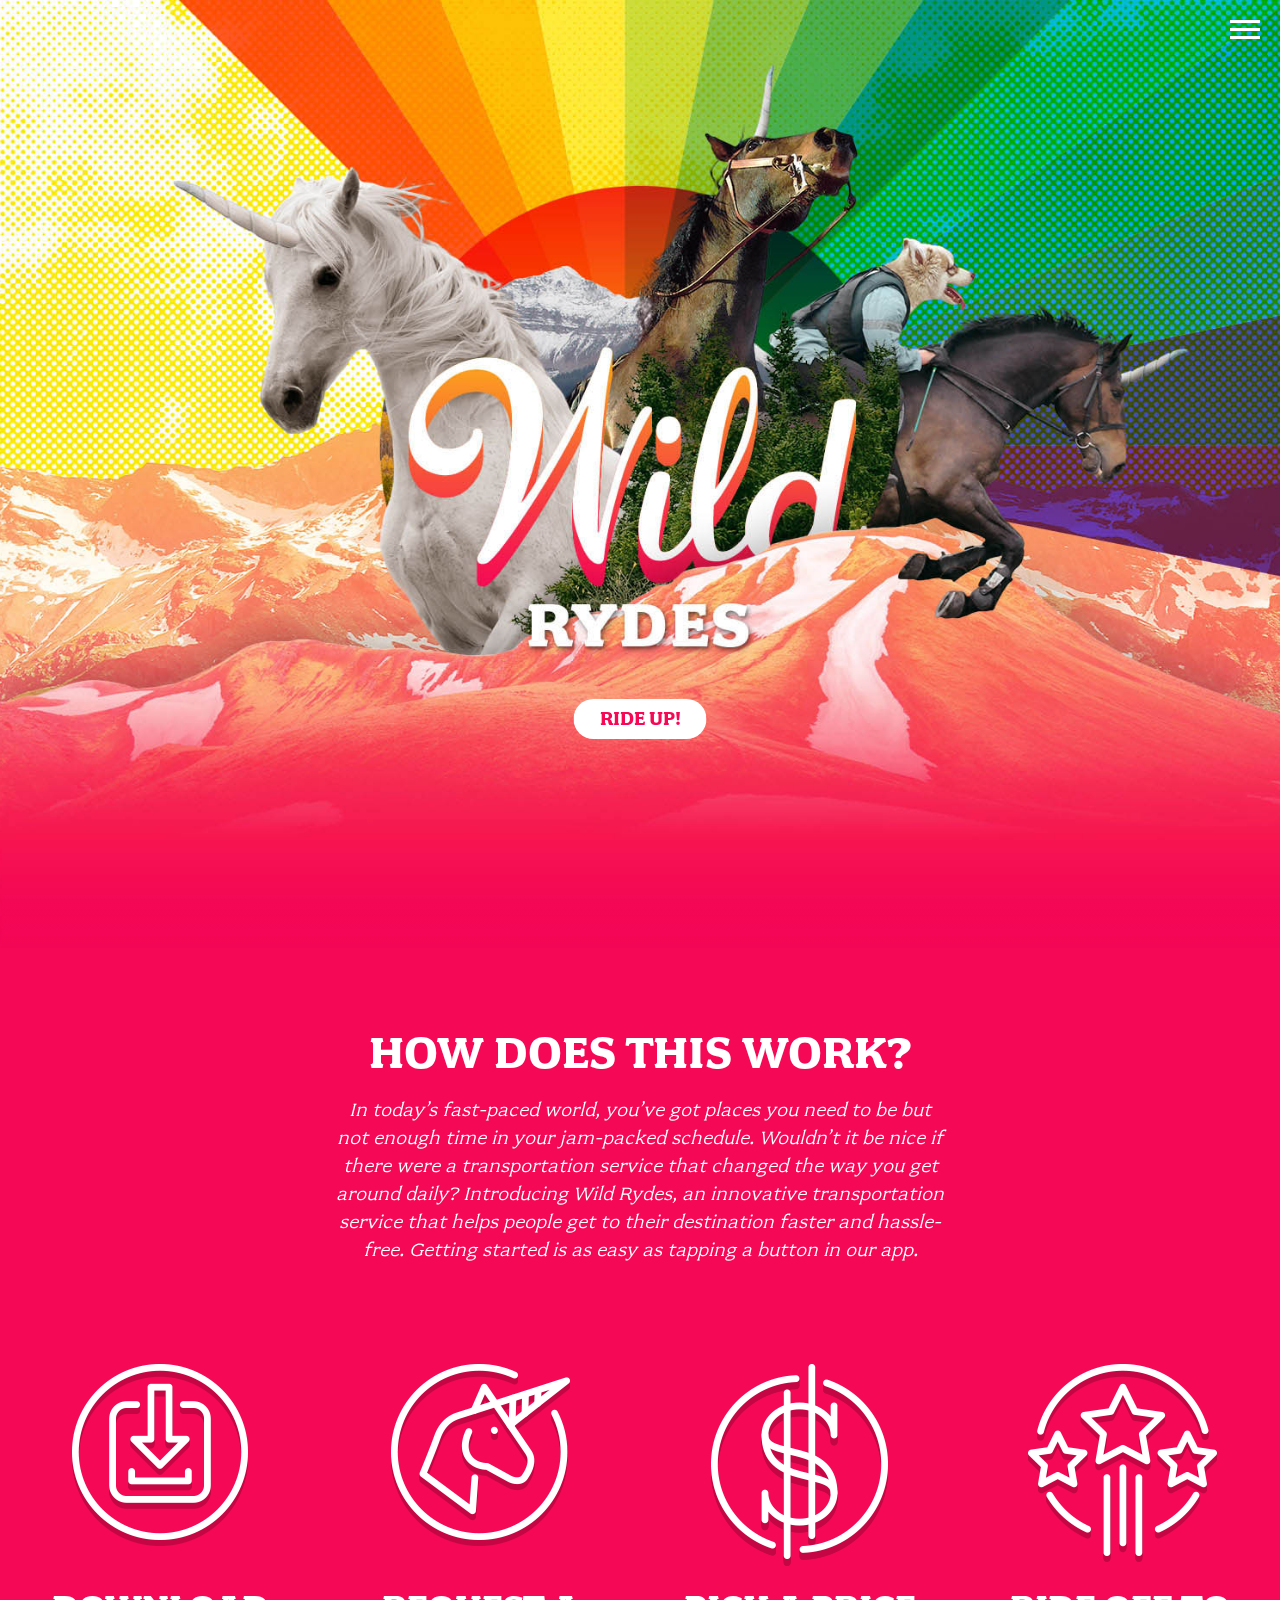
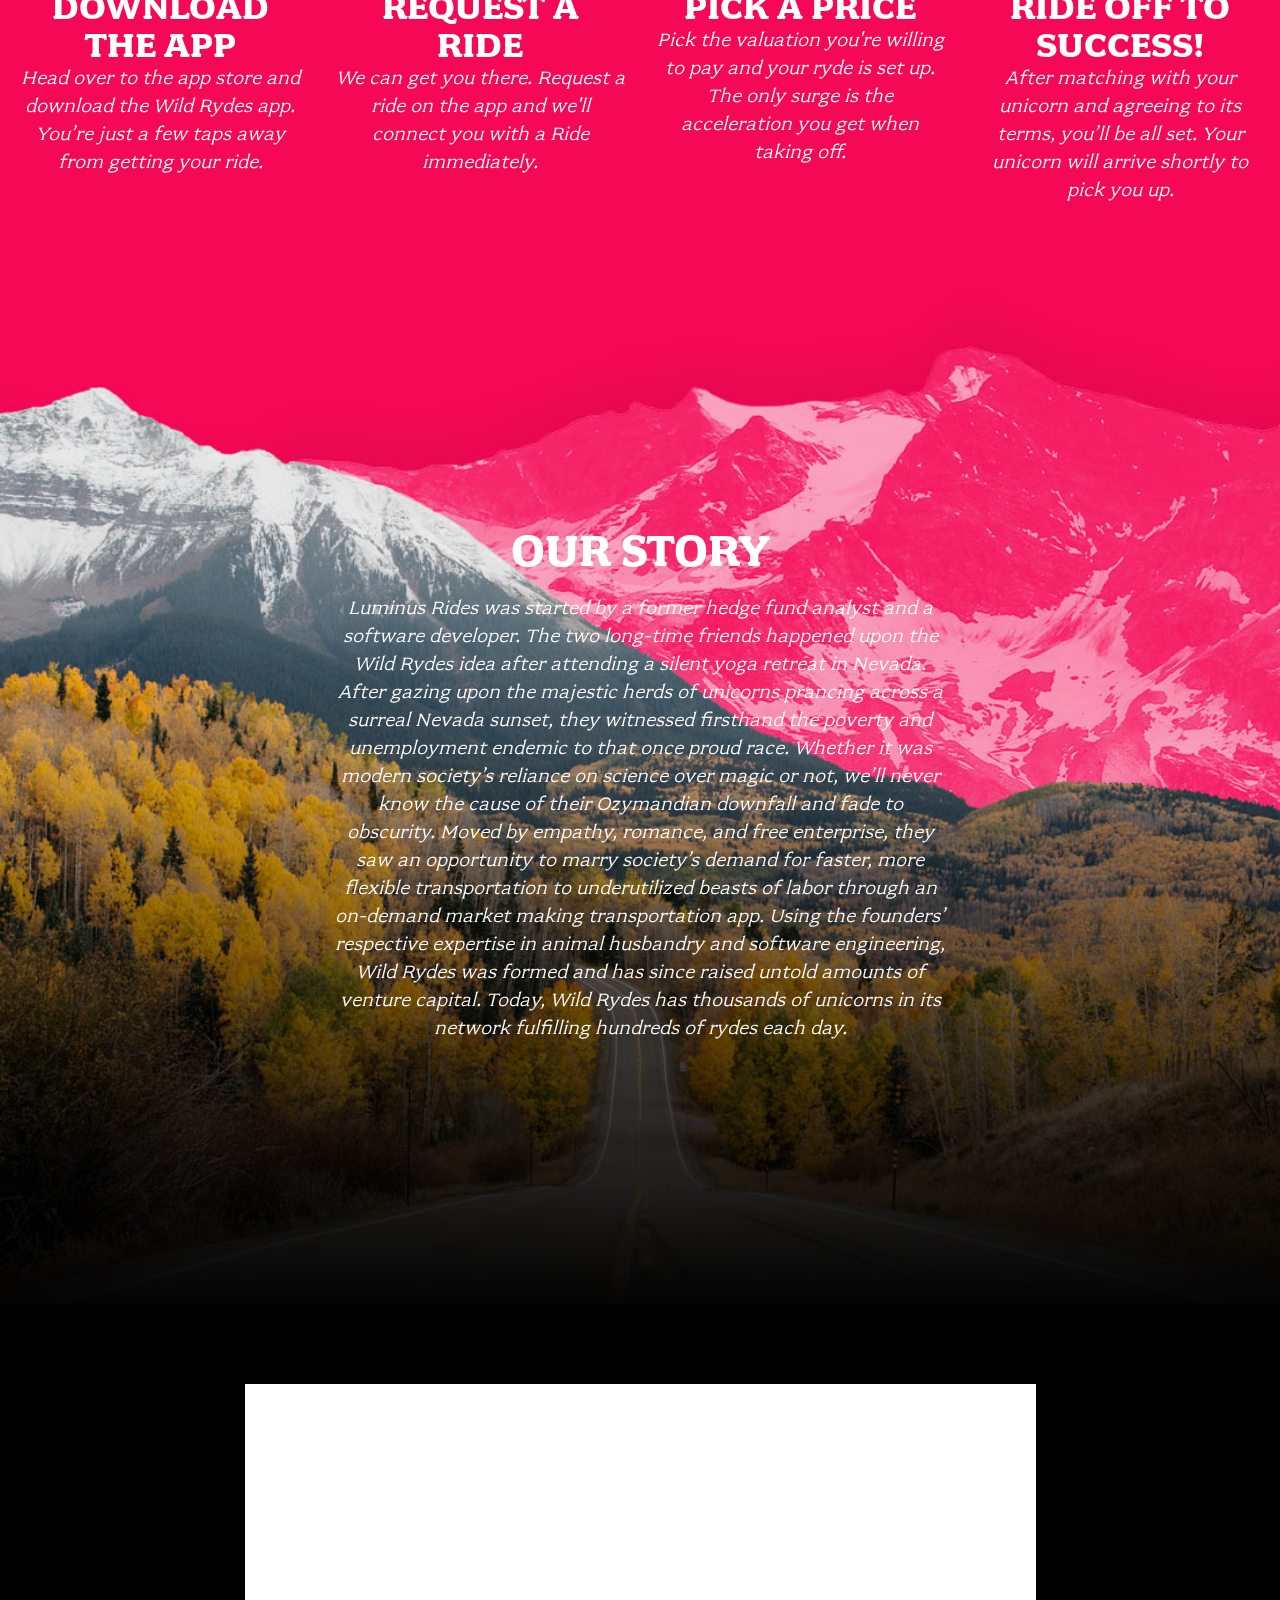
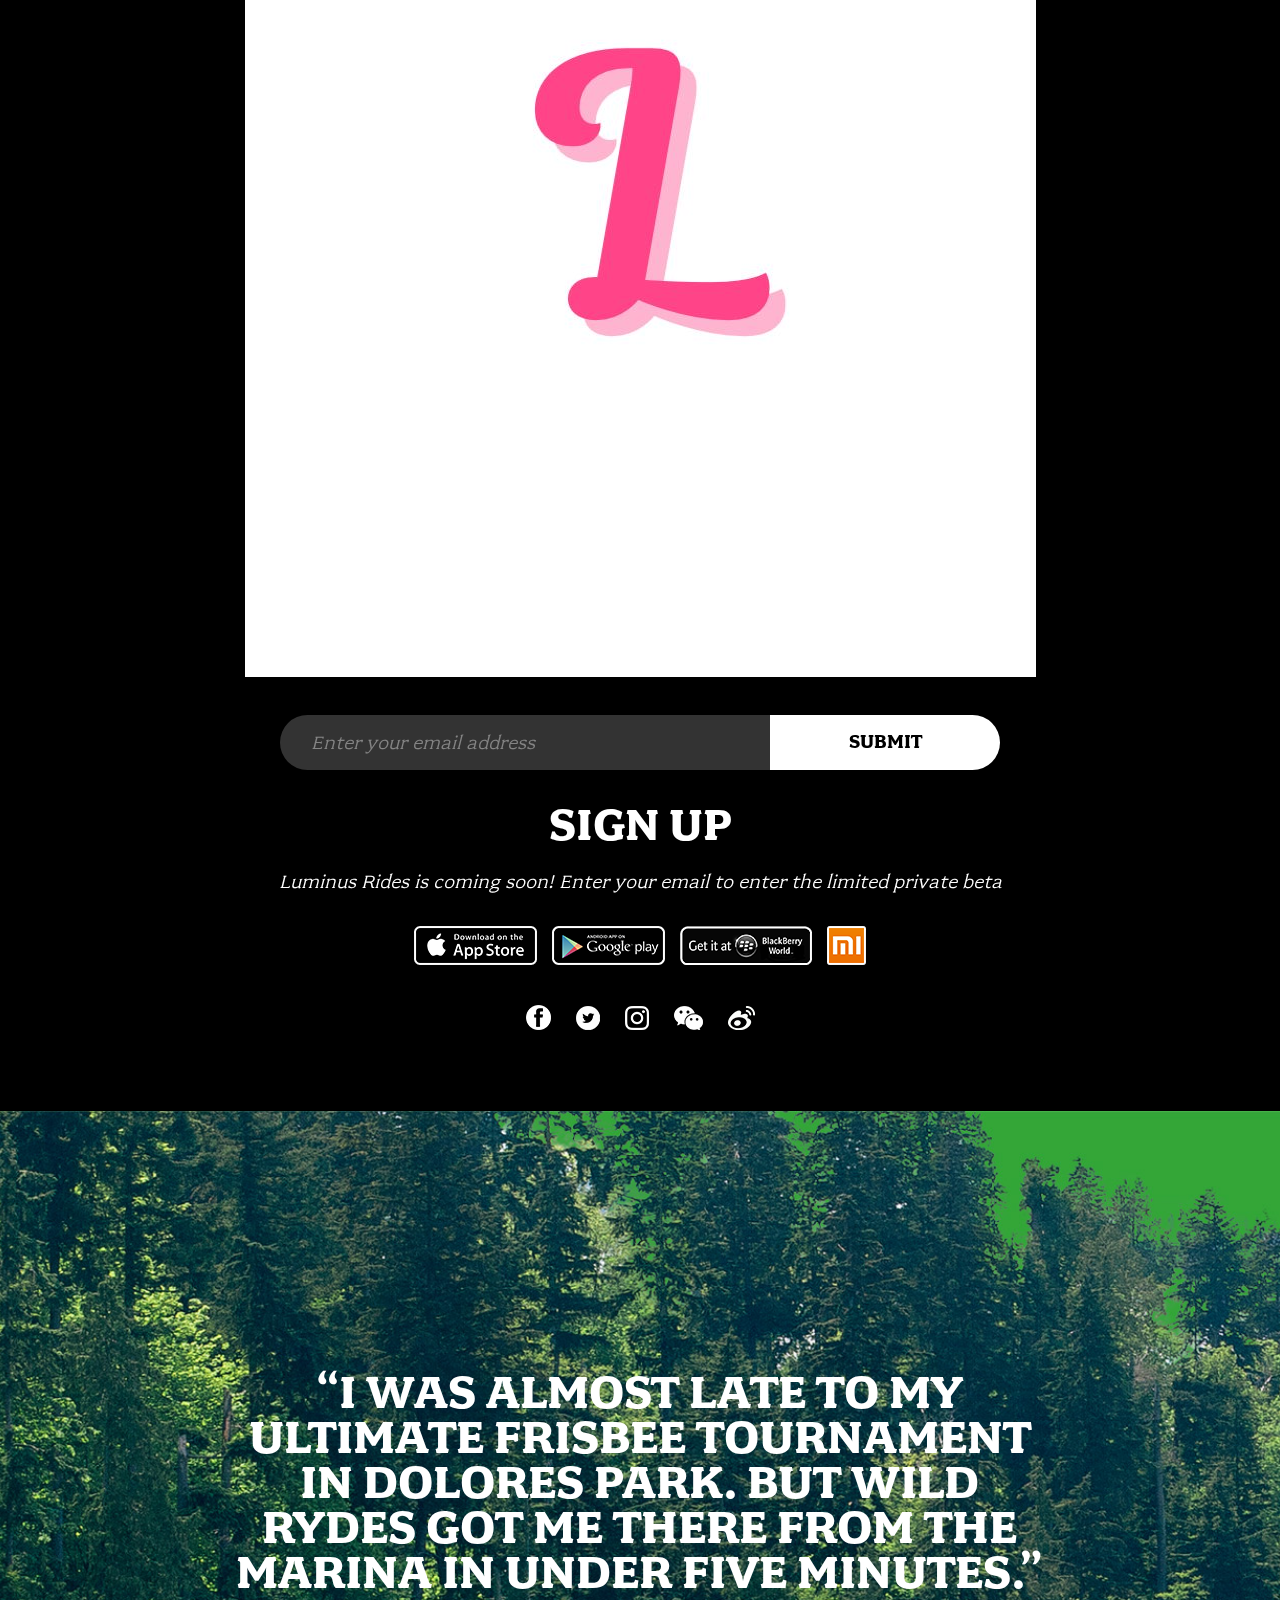
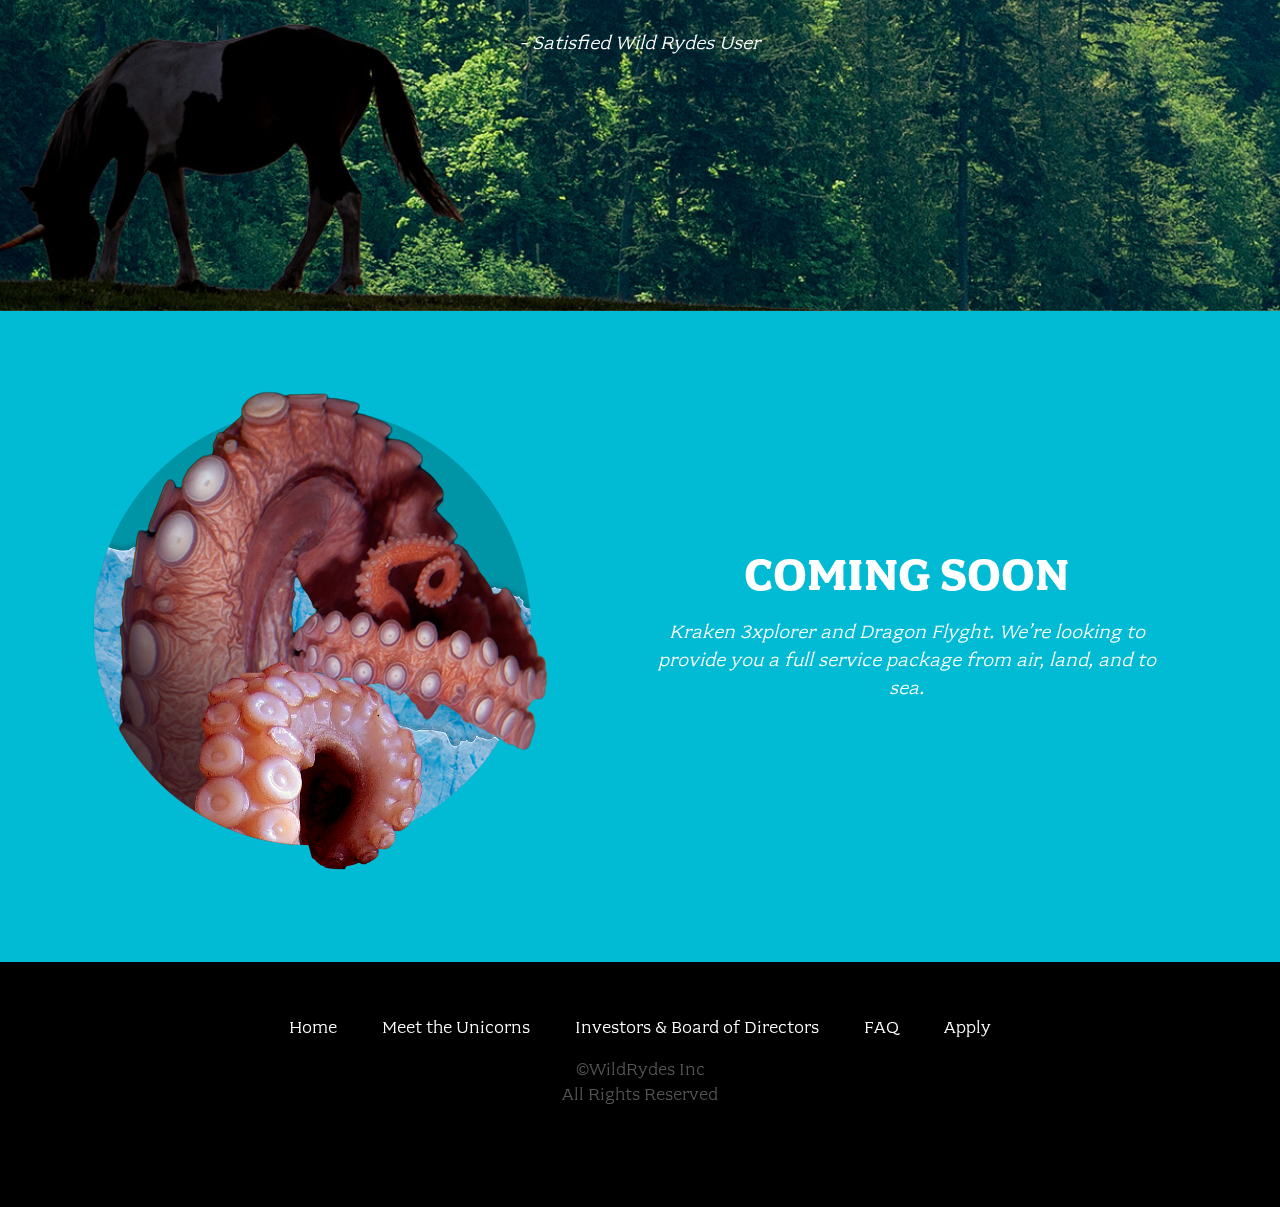
==== index.html @ a81927a9 "Update index.html" ====
<!doctype html>
<html class="no-js" lang="">
<head>
  <meta charset="utf-8">
  <meta name="description" content="">
  <meta name="viewport" content="width=device-width, initial-scale=1">
  <title>Wild Rydes</title>

  <link rel="stylesheet" href="css/font.css">
  <link rel="stylesheet" href="css/main.css">

  <script src="js/vendor/modernizr.js"></script>
</head>
<body class="page-home">

  <header class="site-header">
    <h1 class="title">Luminus Rides</h1>
    <nav class="site-nav">
      <ul>
        <li><a href="index.html">Home</a></li>
        <li><a href="unicorns.html">Meet the Rides</a></li>
        <li><a href="investors.html">Investors &amp; Board of Directors</a></li>
        <li><a href="faq.html">FAQ</a></li>
        <li><a href="apply.html">Apply</a></li>
      </ul>
    </nav>
    <button type="button" class="btn-menu"><span>Menu</span></button>
    <a class="home-button" href="/register.html">Ride Up!</a>
  </header>

  <section class="home-about">
    <div class="row column large-9 xlarge-6 xxlarge-4">
      <h2 class="section-title">How Does This Work?</h2>
      <p class="content">
        In today’s fast-paced world, you’ve got places you need to be but not enough time in your jam-packed schedule. Wouldn’t it be nice if there were a transportation service that changed the way you get around daily? Introducing Wild Rydes, an innovative transportation service that helps people get to their destination faster and hassle-free. Getting started is as easy as tapping a button in our app.
      </p>
    </div>

    <div class="row medium-up-2 large-up-4">
      <div class="column">
        <div class="home-about-block">
          <h3 class="title icon-download">Download The App</h3>
          <p class="content">Head over to the app store and download the Wild Rydes app. You’re just a few taps away from getting your ride.</p>
        </div>
      </div>

      <div class="column">
        <div class="home-about-block">
          <h3 class="title icon-unicorn">Request A Ride</h3>
          <p class="content">We can get you there. Request a ride on the app and we'll connect you with a Ride immediately.</p>
        </div>
      </div>

      <div class="column">
        <div class="home-about-block">
          <h3 class="title icon-price">Pick A Price</h3>
          <p class="content">Pick the valuation you're willing to pay and your ryde is set up. The only surge is the acceleration you get when taking off.</p>
        </div>
      </div>

      <div class="column">
        <div class="home-about-block">
          <h3 class="title icon-success">Ride Off To Success!</h3>
          <p class="content">After matching with your unicorn and agreeing to its terms, you’ll be all set. Your unicorn will arrive shortly to pick you up.</p>
        </div>
      </div>
    </div>
  </section>

  <section class="home-story">
    <div class="row column large-9 xlarge-6 xxlarge-4">
      <h2 class="section-title">Our Story</h2>
      <p class="content">
        Luminus Rides was started by a former hedge fund analyst and a software developer. The two long-time friends happened upon the Wild Rydes idea after attending a silent yoga retreat in Nevada. After gazing upon the majestic herds of unicorns prancing across a surreal Nevada sunset, they witnessed firsthand the poverty and unemployment endemic to that once proud race. Whether it was modern society’s reliance on science over magic or not, we’ll never know the cause of their Ozymandian downfall and fade to obscurity. Moved by empathy, romance, and free enterprise, they saw an opportunity to marry society’s demand for faster, more flexible transportation to underutilized beasts of labor through an on-demand market making transportation app. Using the founders’ respective expertise in animal husbandry and software engineering, Wild Rydes was formed and has since raised untold amounts of venture capital. Today, Wild Rydes has thousands of unicorns in its network fulfilling hundreds of rydes each day.
      </p>
    </div>
  </section>

  <section class="home-sign-up">
    <div class="row column">
      <img class="icon-w" src="images/Lumilogo.jpg">

      <form onsubmit="javascript:void(0);">
        <input type="email" placeholder="Enter your email address">
        <button type="button">Submit</button>
      </form>

      <h2 class="section-title">Sign Up</h2>

      <p class="content">Luminus Rides is coming soon! Enter your email to enter the limited private beta</p>

      <div class="apps">
        <a class="app-icon" href=""><img src="images/wr-home-apple.png"></a>
        <a class="app-icon" href=""><img src="images/wr-home-google.png"></a>
        <a class="app-icon" href=""><img src="images/wr-home-blackberry.png"></a>
        <a class="app-icon" href=""><img src="images/wr-home-Xiaomi.png"></a>
      </div>

      <div class="social">
        <a class="icon-fb" href="">Facebook</a>
        <a class="icon-tw" href="">Twitter</a>
        <a class="icon-ig" href="">Instagram</a>
        <a class="icon-wc" href="">Wechat</a>
        <a class="icon-wb" href="">Weibo</a>
      </div>
    </div>
  </section>

  <section class="home-quote">
    <div class="row column medium-8 xxlarge-6">
      <div class="quote-wrap">
        <div class="quote">
          “I was almost late to my ultimate frisbee tournament in DOLORES park. BUt Wild Rydes Got me there from the marina in under five minutes.”
        </div>
        <div class="quoter">- Satisfied Wild Rydes User</div>
      </div>
    </div>
  </section>

  <section class="kraken-callout">
    <div class="row">
      <div class="columns medium-6 xxlarge-4 xxlarge-offset-2">
        <img src="images/wr-home-kraken.png">
      </div>

      <div class="columns medium-6 xlarge-5 xxlarge-4">
        <h4 class="title">Coming Soon</h4>
        <p class="content">
          Kraken 3xplorer and Dragon Flyght. We’re looking to provide you a full service package from air, land, and to sea.
        </p>
      </div>
    </div>
  </section>

  <footer class="site-footer">
    <div class="row column">
      <nav class="footer-nav">
        <ul>
          <li><a href="index.html">Home</a></li>
          <li><a href="unicorns.html">Meet the Unicorns</a></li>
          <li><a href="investors.html">Investors & Board of Directors</a></li>
          <li><a href="faq.html">FAQ</a></li>
          <li><a href="apply.html">Apply</a></li>
        </ul>
      </nav>
    </div>

    <div class="row column">
      <div class="footer-legal">
        &copy;WildRydes Inc<br>
        All Rights Reserved
      </div>
    </div>
  </footer>

  <script src="js/vendor.js"></script>

  <script src="js/main.js"></script>
</body>
</html>
---- css/font.css ----
@font-face {
    font-family: "fairplex-wide";
    font-style: normal;
    font-weight: 400;
    src: url("../fonts/fairplex-wide-n4.woff") format("woff2");
}
@font-face {
    font-family: "fairplex-wide";
    font-style: normal;
    font-weight: 700;
    src: url("../fonts/fairplex-wide-n7.woff") format("woff2");
}
---- css/main.css ----
/*! normalize.css v4.2.0 | MIT License | github.com/necolas/normalize.css */html{font-family:sans-serif;line-height:1.15;-ms-text-size-adjust:100%;-webkit-text-size-adjust:100%}body{margin:0}article,aside,footer,header,nav,section{display:block}h1{font-size:2em;margin:.67em 0}figcaption,figure,main{display:block}figure{margin:1em 40px}hr{box-sizing:content-box;height:0;overflow:visible}pre{font-family:monospace,monospace;font-size:1em}a{background-color:transparent;-webkit-text-decoration-skip:objects}a:active,a:hover{outline-width:0}abbr[title]{border-bottom:none;text-decoration:underline;text-decoration:underline dotted}b,strong{font-weight:inherit;font-weight:bolder}code,kbd,samp{font-family:monospace,monospace;font-size:1em}dfn{font-style:italic}mark{background-color:#ff0;color:#000}small{font-size:80%}sub,sup{font-size:75%;line-height:0;position:relative;vertical-align:baseline}sub{bottom:-.25em}sup{top:-.5em}audio,video{display:inline-block}audio:not([controls]){display:none;height:0}img{border-style:none}svg:not(:root){overflow:hidden}button,input,optgroup,select,textarea{font:inherit;margin:0}optgroup{font-weight:700}button,input{overflow:visible}button,select{text-transform:none}[type=reset],[type=submit],button,html [type=button]{-webkit-appearance:button;cursor:pointer}[type=button]::-moz-focus-inner,[type=reset]::-moz-focus-inner,[type=submit]::-moz-focus-inner,button::-moz-focus-inner{border-style:none;padding:0}[type=button]:-moz-focusring,[type=reset]:-moz-focusring,[type=submit]:-moz-focusring,button:-moz-focusring{outline:1px dotted ButtonText}fieldset{border:1px solid silver;margin:0 2px;padding:.35em .625em .75em}legend{box-sizing:border-box;color:inherit;display:table;max-width:100%;padding:0;white-space:normal}progress{display:inline-block;vertical-align:baseline}textarea{overflow:auto}[type=checkbox],[type=radio]{box-sizing:border-box;padding:0}[type=number]::-webkit-inner-spin-button,[type=number]::-webkit-outer-spin-button{height:auto}[type=search]{-webkit-appearance:textfield;outline-offset:-2px}[type=search]::-webkit-search-cancel-button,[type=search]::-webkit-search-decoration{-webkit-appearance:none}::-webkit-file-upload-button{-webkit-appearance:button;font:inherit}details,menu{display:block}summary{display:list-item}canvas{display:inline-block}[hidden],template{display:none}.row{max-width:96.875rem;margin-left:auto;margin-right:auto}.row:after,.row:before{content:' ';display:table}.row:after{clear:both}.row.collapse>.column,.row.collapse>.columns{padding-left:0;padding-right:0}.row .row{max-width:none;margin-left:-.625rem;margin-right:-.625rem}@media screen and (min-width:40em){.row .row{margin-left:-.9375rem;margin-right:-.9375rem}}.row .row.collapse{margin-left:0;margin-right:0}.row.expanded{max-width:none}.row.expanded .row{margin-left:auto;margin-right:auto}.column,.columns{width:100%;float:left;padding-left:.625rem;padding-right:.625rem}@media screen and (min-width:40em){.column,.columns{padding-left:.9375rem;padding-right:.9375rem}}.column:last-child:not(:first-child),.columns:last-child:not(:first-child){float:right}.column.end:last-child:last-child,.end.columns:last-child:last-child{float:left}.column.row.row,.row.row.columns{float:none}.row .column.row.row,.row .row.row.columns{padding-left:0;padding-right:0;margin-left:0;margin-right:0}.small-1{width:8.3333333333%}.small-push-1{position:relative;left:8.3333333333%}.small-pull-1{position:relative;left:-8.3333333333%}.small-offset-0{margin-left:0}.small-2{width:16.6666666667%}.small-push-2{position:relative;left:16.6666666667%}.small-pull-2{position:relative;left:-16.6666666667%}.small-offset-1{margin-left:8.3333333333%}.small-3{width:25%}.small-push-3{position:relative;left:25%}.small-pull-3{position:relative;left:-25%}.small-offset-2{margin-left:16.6666666667%}.small-4{width:33.3333333333%}.small-push-4{position:relative;left:33.3333333333%}.small-pull-4{position:relative;left:-33.3333333333%}.small-offset-3{margin-left:25%}.small-5{width:41.6666666667%}.small-push-5{position:relative;left:41.6666666667%}.small-pull-5{position:relative;left:-41.6666666667%}.small-offset-4{margin-left:33.3333333333%}.small-6{width:50%}.small-push-6{position:relative;left:50%}.small-pull-6{position:relative;left:-50%}.small-offset-5{margin-left:41.6666666667%}.small-7{width:58.3333333333%}.small-push-7{position:relative;left:58.3333333333%}.small-pull-7{position:relative;left:-58.3333333333%}.small-offset-6{margin-left:50%}.small-8{width:66.6666666667%}.small-push-8{position:relative;left:66.6666666667%}.small-pull-8{position:relative;left:-66.6666666667%}.small-offset-7{margin-left:58.3333333333%}.small-9{width:75%}.small-push-9{position:relative;left:75%}.small-pull-9{position:relative;left:-75%}.small-offset-8{margin-left:66.6666666667%}.small-10{width:83.3333333333%}.small-push-10{position:relative;left:83.3333333333%}.small-pull-10{position:relative;left:-83.3333333333%}.small-offset-9{margin-left:75%}.small-11{width:91.6666666667%}.small-push-11{position:relative;left:91.6666666667%}.small-pull-11{position:relative;left:-91.6666666667%}.small-offset-10{margin-left:83.3333333333%}.small-12{width:100%}.small-offset-11{margin-left:91.6666666667%}.small-up-1>.column,.small-up-1>.columns{width:100%;float:left}.small-up-1>.column:nth-of-type(1n),.small-up-1>.columns:nth-of-type(1n){clear:none}.small-up-1>.column:nth-of-type(1n+1),.small-up-1>.columns:nth-of-type(1n+1){clear:both}.small-up-1>.column:last-child,.small-up-1>.columns:last-child{float:left}.small-up-2>.column,.small-up-2>.columns{width:50%;float:left}.small-up-2>.column:nth-of-type(1n),.small-up-2>.columns:nth-of-type(1n){clear:none}.small-up-2>.column:nth-of-type(2n+1),.small-up-2>.columns:nth-of-type(2n+1){clear:both}.small-up-2>.column:last-child,.small-up-2>.columns:last-child{float:left}.small-up-3>.column,.small-up-3>.columns{width:33.3333333333%;float:left}.small-up-3>.column:nth-of-type(1n),.small-up-3>.columns:nth-of-type(1n){clear:none}.small-up-3>.column:nth-of-type(3n+1),.small-up-3>.columns:nth-of-type(3n+1){clear:both}.small-up-3>.column:last-child,.small-up-3>.columns:last-child{float:left}.small-up-4>.column,.small-up-4>.columns{width:25%;float:left}.small-up-4>.column:nth-of-type(1n),.small-up-4>.columns:nth-of-type(1n){clear:none}.small-up-4>.column:nth-of-type(4n+1),.small-up-4>.columns:nth-of-type(4n+1){clear:both}.small-up-4>.column:last-child,.small-up-4>.columns:last-child{float:left}.small-up-5>.column,.small-up-5>.columns{width:20%;float:left}.small-up-5>.column:nth-of-type(1n),.small-up-5>.columns:nth-of-type(1n){clear:none}.small-up-5>.column:nth-of-type(5n+1),.small-up-5>.columns:nth-of-type(5n+1){clear:both}.small-up-5>.column:last-child,.small-up-5>.columns:last-child{float:left}.small-up-6>.column,.small-up-6>.columns{width:16.6666666667%;float:left}.small-up-6>.column:nth-of-type(1n),.small-up-6>.columns:nth-of-type(1n){clear:none}.small-up-6>.column:nth-of-type(6n+1),.small-up-6>.columns:nth-of-type(6n+1){clear:both}.small-up-6>.column:last-child,.small-up-6>.columns:last-child{float:left}.small-up-7>.column,.small-up-7>.columns{width:14.2857142857%;float:left}.small-up-7>.column:nth-of-type(1n),.small-up-7>.columns:nth-of-type(1n){clear:none}.small-up-7>.column:nth-of-type(7n+1),.small-up-7>.columns:nth-of-type(7n+1){clear:both}.small-up-7>.column:last-child,.small-up-7>.columns:last-child{float:left}.small-up-8>.column,.small-up-8>.columns{width:12.5%;float:left}.small-up-8>.column:nth-of-type(1n),.small-up-8>.columns:nth-of-type(1n){clear:none}.small-up-8>.column:nth-of-type(8n+1),.small-up-8>.columns:nth-of-type(8n+1){clear:both}.small-up-8>.column:last-child,.small-up-8>.columns:last-child{float:left}.small-collapse>.column,.small-collapse>.columns{padding-left:0;padding-right:0}.expanded.row .small-collapse.row,.small-collapse .row{margin-left:0;margin-right:0}.small-uncollapse>.column,.small-uncollapse>.columns{padding-left:.625rem;padding-right:.625rem}.small-centered{float:none;margin-left:auto;margin-right:auto}.small-pull-0,.small-push-0,.small-uncentered{position:static;margin-left:0;margin-right:0;float:left}@media screen and (min-width:40em){.medium-1{width:8.3333333333%}.medium-push-1{position:relative;left:8.3333333333%}.medium-pull-1{position:relative;left:-8.3333333333%}.medium-offset-0{margin-left:0}.medium-2{width:16.6666666667%}.medium-push-2{position:relative;left:16.6666666667%}.medium-pull-2{position:relative;left:-16.6666666667%}.medium-offset-1{margin-left:8.3333333333%}.medium-3{width:25%}.medium-push-3{position:relative;left:25%}.medium-pull-3{position:relative;left:-25%}.medium-offset-2{margin-left:16.6666666667%}.medium-4{width:33.3333333333%}.medium-push-4{position:relative;left:33.3333333333%}.medium-pull-4{position:relative;left:-33.3333333333%}.medium-offset-3{margin-left:25%}.medium-5{width:41.6666666667%}.medium-push-5{position:relative;left:41.6666666667%}.medium-pull-5{position:relative;left:-41.6666666667%}.medium-offset-4{margin-left:33.3333333333%}.medium-6{width:50%}.medium-push-6{position:relative;left:50%}.medium-pull-6{position:relative;left:-50%}.medium-offset-5{margin-left:41.6666666667%}.medium-7{width:58.3333333333%}.medium-push-7{position:relative;left:58.3333333333%}.medium-pull-7{position:relative;left:-58.3333333333%}.medium-offset-6{margin-left:50%}.medium-8{width:66.6666666667%}.medium-push-8{position:relative;left:66.6666666667%}.medium-pull-8{position:relative;left:-66.6666666667%}.medium-offset-7{margin-left:58.3333333333%}.medium-9{width:75%}.medium-push-9{position:relative;left:75%}.medium-pull-9{position:relative;left:-75%}.medium-offset-8{margin-left:66.6666666667%}.medium-10{width:83.3333333333%}.medium-push-10{position:relative;left:83.3333333333%}.medium-pull-10{position:relative;left:-83.3333333333%}.medium-offset-9{margin-left:75%}.medium-11{width:91.6666666667%}.medium-push-11{position:relative;left:91.6666666667%}.medium-pull-11{position:relative;left:-91.6666666667%}.medium-offset-10{margin-left:83.3333333333%}.medium-12{width:100%}.medium-offset-11{margin-left:91.6666666667%}.medium-up-1>.column,.medium-up-1>.columns{width:100%;float:left}.medium-up-1>.column:nth-of-type(1n),.medium-up-1>.columns:nth-of-type(1n){clear:none}.medium-up-1>.column:nth-of-type(1n+1),.medium-up-1>.columns:nth-of-type(1n+1){clear:both}.medium-up-1>.column:last-child,.medium-up-1>.columns:last-child{float:left}.medium-up-2>.column,.medium-up-2>.columns{width:50%;float:left}.medium-up-2>.column:nth-of-type(1n),.medium-up-2>.columns:nth-of-type(1n){clear:none}.medium-up-2>.column:nth-of-type(2n+1),.medium-up-2>.columns:nth-of-type(2n+1){clear:both}.medium-up-2>.column:last-child,.medium-up-2>.columns:last-child{float:left}.medium-up-3>.column,.medium-up-3>.columns{width:33.3333333333%;float:left}.medium-up-3>.column:nth-of-type(1n),.medium-up-3>.columns:nth-of-type(1n){clear:none}.medium-up-3>.column:nth-of-type(3n+1),.medium-up-3>.columns:nth-of-type(3n+1){clear:both}.medium-up-3>.column:last-child,.medium-up-3>.columns:last-child{float:left}.medium-up-4>.column,.medium-up-4>.columns{width:25%;float:left}.medium-up-4>.column:nth-of-type(1n),.medium-up-4>.columns:nth-of-type(1n){clear:none}.medium-up-4>.column:nth-of-type(4n+1),.medium-up-4>.columns:nth-of-type(4n+1){clear:both}.medium-up-4>.column:last-child,.medium-up-4>.columns:last-child{float:left}.medium-up-5>.column,.medium-up-5>.columns{width:20%;float:left}.medium-up-5>.column:nth-of-type(1n),.medium-up-5>.columns:nth-of-type(1n){clear:none}.medium-up-5>.column:nth-of-type(5n+1),.medium-up-5>.columns:nth-of-type(5n+1){clear:both}.medium-up-5>.column:last-child,.medium-up-5>.columns:last-child{float:left}.medium-up-6>.column,.medium-up-6>.columns{width:16.6666666667%;float:left}.medium-up-6>.column:nth-of-type(1n),.medium-up-6>.columns:nth-of-type(1n){clear:none}.medium-up-6>.column:nth-of-type(6n+1),.medium-up-6>.columns:nth-of-type(6n+1){clear:both}.medium-up-6>.column:last-child,.medium-up-6>.columns:last-child{float:left}.medium-up-7>.column,.medium-up-7>.columns{width:14.2857142857%;float:left}.medium-up-7>.column:nth-of-type(1n),.medium-up-7>.columns:nth-of-type(1n){clear:none}.medium-up-7>.column:nth-of-type(7n+1),.medium-up-7>.columns:nth-of-type(7n+1){clear:both}.medium-up-7>.column:last-child,.medium-up-7>.columns:last-child{float:left}.medium-up-8>.column,.medium-up-8>.columns{width:12.5%;float:left}.medium-up-8>.column:nth-of-type(1n),.medium-up-8>.columns:nth-of-type(1n){clear:none}.medium-up-8>.column:nth-of-type(8n+1),.medium-up-8>.columns:nth-of-type(8n+1){clear:both}.medium-up-8>.column:last-child,.medium-up-8>.columns:last-child{float:left}.medium-collapse>.column,.medium-collapse>.columns{padding-left:0;padding-right:0}.expanded.row .medium-collapse.row,.medium-collapse .row{margin-left:0;margin-right:0}.medium-uncollapse>.column,.medium-uncollapse>.columns{padding-left:.9375rem;padding-right:.9375rem}.medium-centered{float:none;margin-left:auto;margin-right:auto}.medium-pull-0,.medium-push-0,.medium-uncentered{position:static;margin-left:0;margin-right:0;float:left}}@media screen and (min-width:64em){.large-1{width:8.3333333333%}.large-push-1{position:relative;left:8.3333333333%}.large-pull-1{position:relative;left:-8.3333333333%}.large-offset-0{margin-left:0}.large-2{width:16.6666666667%}.large-push-2{position:relative;left:16.6666666667%}.large-pull-2{position:relative;left:-16.6666666667%}.large-offset-1{margin-left:8.3333333333%}.large-3{width:25%}.large-push-3{position:relative;left:25%}.large-pull-3{position:relative;left:-25%}.large-offset-2{margin-left:16.6666666667%}.large-4{width:33.3333333333%}.large-push-4{position:relative;left:33.3333333333%}.large-pull-4{position:relative;left:-33.3333333333%}.large-offset-3{margin-left:25%}.large-5{width:41.6666666667%}.large-push-5{position:relative;left:41.6666666667%}.large-pull-5{position:relative;left:-41.6666666667%}.large-offset-4{margin-left:33.3333333333%}.large-6{width:50%}.large-push-6{position:relative;left:50%}.large-pull-6{position:relative;left:-50%}.large-offset-5{margin-left:41.6666666667%}.large-7{width:58.3333333333%}.large-push-7{position:relative;left:58.3333333333%}.large-pull-7{position:relative;left:-58.3333333333%}.large-offset-6{margin-left:50%}.large-8{width:66.6666666667%}.large-push-8{position:relative;left:66.6666666667%}.large-pull-8{position:relative;left:-66.6666666667%}.large-offset-7{margin-left:58.3333333333%}.large-9{width:75%}.large-push-9{position:relative;left:75%}.large-pull-9{position:relative;left:-75%}.large-offset-8{margin-left:66.6666666667%}.large-10{width:83.3333333333%}.large-push-10{position:relative;left:83.3333333333%}.large-pull-10{position:relative;left:-83.3333333333%}.large-offset-9{margin-left:75%}.large-11{width:91.6666666667%}.large-push-11{position:relative;left:91.6666666667%}.large-pull-11{position:relative;left:-91.6666666667%}.large-offset-10{margin-left:83.3333333333%}.large-12{width:100%}.large-offset-11{margin-left:91.6666666667%}.large-up-1>.column,.large-up-1>.columns{width:100%;float:left}.large-up-1>.column:nth-of-type(1n),.large-up-1>.columns:nth-of-type(1n){clear:none}.large-up-1>.column:nth-of-type(1n+1),.large-up-1>.columns:nth-of-type(1n+1){clear:both}.large-up-1>.column:last-child,.large-up-1>.columns:last-child{float:left}.large-up-2>.column,.large-up-2>.columns{width:50%;float:left}.large-up-2>.column:nth-of-type(1n),.large-up-2>.columns:nth-of-type(1n){clear:none}.large-up-2>.column:nth-of-type(2n+1),.large-up-2>.columns:nth-of-type(2n+1){clear:both}.large-up-2>.column:last-child,.large-up-2>.columns:last-child{float:left}.large-up-3>.column,.large-up-3>.columns{width:33.3333333333%;float:left}.large-up-3>.column:nth-of-type(1n),.large-up-3>.columns:nth-of-type(1n){clear:none}.large-up-3>.column:nth-of-type(3n+1),.large-up-3>.columns:nth-of-type(3n+1){clear:both}.large-up-3>.column:last-child,.large-up-3>.columns:last-child{float:left}.large-up-4>.column,.large-up-4>.columns{width:25%;float:left}.large-up-4>.column:nth-of-type(1n),.large-up-4>.columns:nth-of-type(1n){clear:none}.large-up-4>.column:nth-of-type(4n+1),.large-up-4>.columns:nth-of-type(4n+1){clear:both}.large-up-4>.column:last-child,.large-up-4>.columns:last-child{float:left}.large-up-5>.column,.large-up-5>.columns{width:20%;float:left}.large-up-5>.column:nth-of-type(1n),.large-up-5>.columns:nth-of-type(1n){clear:none}.large-up-5>.column:nth-of-type(5n+1),.large-up-5>.columns:nth-of-type(5n+1){clear:both}.large-up-5>.column:last-child,.large-up-5>.columns:last-child{float:left}.large-up-6>.column,.large-up-6>.columns{width:16.6666666667%;float:left}.large-up-6>.column:nth-of-type(1n),.large-up-6>.columns:nth-of-type(1n){clear:none}.large-up-6>.column:nth-of-type(6n+1),.large-up-6>.columns:nth-of-type(6n+1){clear:both}.large-up-6>.column:last-child,.large-up-6>.columns:last-child{float:left}.large-up-7>.column,.large-up-7>.columns{width:14.2857142857%;float:left}.large-up-7>.column:nth-of-type(1n),.large-up-7>.columns:nth-of-type(1n){clear:none}.large-up-7>.column:nth-of-type(7n+1),.large-up-7>.columns:nth-of-type(7n+1){clear:both}.large-up-7>.column:last-child,.large-up-7>.columns:last-child{float:left}.large-up-8>.column,.large-up-8>.columns{width:12.5%;float:left}.large-up-8>.column:nth-of-type(1n),.large-up-8>.columns:nth-of-type(1n){clear:none}.large-up-8>.column:nth-of-type(8n+1),.large-up-8>.columns:nth-of-type(8n+1){clear:both}.large-up-8>.column:last-child,.large-up-8>.columns:last-child{float:left}.large-collapse>.column,.large-collapse>.columns{padding-left:0;padding-right:0}.expanded.row .large-collapse.row,.large-collapse .row{margin-left:0;margin-right:0}.large-uncollapse>.column,.large-uncollapse>.columns{padding-left:.9375rem;padding-right:.9375rem}.large-centered{float:none;margin-left:auto;margin-right:auto}.large-pull-0,.large-push-0,.large-uncentered{position:static;margin-left:0;margin-right:0;float:left}}@media screen and (min-width:75em){.xlarge-1{width:8.3333333333%}.xlarge-push-1{position:relative;left:8.3333333333%}.xlarge-pull-1{position:relative;left:-8.3333333333%}.xlarge-offset-0{margin-left:0}.xlarge-2{width:16.6666666667%}.xlarge-push-2{position:relative;left:16.6666666667%}.xlarge-pull-2{position:relative;left:-16.6666666667%}.xlarge-offset-1{margin-left:8.3333333333%}.xlarge-3{width:25%}.xlarge-push-3{position:relative;left:25%}.xlarge-pull-3{position:relative;left:-25%}.xlarge-offset-2{margin-left:16.6666666667%}.xlarge-4{width:33.3333333333%}.xlarge-push-4{position:relative;left:33.3333333333%}.xlarge-pull-4{position:relative;left:-33.3333333333%}.xlarge-offset-3{margin-left:25%}.xlarge-5{width:41.6666666667%}.xlarge-push-5{position:relative;left:41.6666666667%}.xlarge-pull-5{position:relative;left:-41.6666666667%}.xlarge-offset-4{margin-left:33.3333333333%}.xlarge-6{width:50%}.xlarge-push-6{position:relative;left:50%}.xlarge-pull-6{position:relative;left:-50%}.xlarge-offset-5{margin-left:41.6666666667%}.xlarge-7{width:58.3333333333%}.xlarge-push-7{position:relative;left:58.3333333333%}.xlarge-pull-7{position:relative;left:-58.3333333333%}.xlarge-offset-6{margin-left:50%}.xlarge-8{width:66.6666666667%}.xlarge-push-8{position:relative;left:66.6666666667%}.xlarge-pull-8{position:relative;left:-66.6666666667%}.xlarge-offset-7{margin-left:58.3333333333%}.xlarge-9{width:75%}.xlarge-push-9{position:relative;left:75%}.xlarge-pull-9{position:relative;left:-75%}.xlarge-offset-8{margin-left:66.6666666667%}.xlarge-10{width:83.3333333333%}.xlarge-push-10{position:relative;left:83.3333333333%}.xlarge-pull-10{position:relative;left:-83.3333333333%}.xlarge-offset-9{margin-left:75%}.xlarge-11{width:91.6666666667%}.xlarge-push-11{position:relative;left:91.6666666667%}.xlarge-pull-11{position:relative;left:-91.6666666667%}.xlarge-offset-10{margin-left:83.3333333333%}.xlarge-12{width:100%}.xlarge-offset-11{margin-left:91.6666666667%}.xlarge-up-1>.column,.xlarge-up-1>.columns{width:100%;float:left}.xlarge-up-1>.column:nth-of-type(1n),.xlarge-up-1>.columns:nth-of-type(1n){clear:none}.xlarge-up-1>.column:nth-of-type(1n+1),.xlarge-up-1>.columns:nth-of-type(1n+1){clear:both}.xlarge-up-1>.column:last-child,.xlarge-up-1>.columns:last-child{float:left}.xlarge-up-2>.column,.xlarge-up-2>.columns{width:50%;float:left}.xlarge-up-2>.column:nth-of-type(1n),.xlarge-up-2>.columns:nth-of-type(1n){clear:none}.xlarge-up-2>.column:nth-of-type(2n+1),.xlarge-up-2>.columns:nth-of-type(2n+1){clear:both}.xlarge-up-2>.column:last-child,.xlarge-up-2>.columns:last-child{float:left}.xlarge-up-3>.column,.xlarge-up-3>.columns{width:33.3333333333%;float:left}.xlarge-up-3>.column:nth-of-type(1n),.xlarge-up-3>.columns:nth-of-type(1n){clear:none}.xlarge-up-3>.column:nth-of-type(3n+1),.xlarge-up-3>.columns:nth-of-type(3n+1){clear:both}.xlarge-up-3>.column:last-child,.xlarge-up-3>.columns:last-child{float:left}.xlarge-up-4>.column,.xlarge-up-4>.columns{width:25%;float:left}.xlarge-up-4>.column:nth-of-type(1n),.xlarge-up-4>.columns:nth-of-type(1n){clear:none}.xlarge-up-4>.column:nth-of-type(4n+1),.xlarge-up-4>.columns:nth-of-type(4n+1){clear:both}.xlarge-up-4>.column:last-child,.xlarge-up-4>.columns:last-child{float:left}.xlarge-up-5>.column,.xlarge-up-5>.columns{width:20%;float:left}.xlarge-up-5>.column:nth-of-type(1n),.xlarge-up-5>.columns:nth-of-type(1n){clear:none}.xlarge-up-5>.column:nth-of-type(5n+1),.xlarge-up-5>.columns:nth-of-type(5n+1){clear:both}.xlarge-up-5>.column:last-child,.xlarge-up-5>.columns:last-child{float:left}.xlarge-up-6>.column,.xlarge-up-6>.columns{width:16.6666666667%;float:left}.xlarge-up-6>.column:nth-of-type(1n),.xlarge-up-6>.columns:nth-of-type(1n){clear:none}.xlarge-up-6>.column:nth-of-type(6n+1),.xlarge-up-6>.columns:nth-of-type(6n+1){clear:both}.xlarge-up-6>.column:last-child,.xlarge-up-6>.columns:last-child{float:left}.xlarge-up-7>.column,.xlarge-up-7>.columns{width:14.2857142857%;float:left}.xlarge-up-7>.column:nth-of-type(1n),.xlarge-up-7>.columns:nth-of-type(1n){clear:none}.xlarge-up-7>.column:nth-of-type(7n+1),.xlarge-up-7>.columns:nth-of-type(7n+1){clear:both}.xlarge-up-7>.column:last-child,.xlarge-up-7>.columns:last-child{float:left}.xlarge-up-8>.column,.xlarge-up-8>.columns{width:12.5%;float:left}.xlarge-up-8>.column:nth-of-type(1n),.xlarge-up-8>.columns:nth-of-type(1n){clear:none}.xlarge-up-8>.column:nth-of-type(8n+1),.xlarge-up-8>.columns:nth-of-type(8n+1){clear:both}.xlarge-up-8>.column:last-child,.xlarge-up-8>.columns:last-child{float:left}.xlarge-collapse>.column,.xlarge-collapse>.columns{padding-left:0;padding-right:0}.expanded.row .xlarge-collapse.row,.xlarge-collapse .row{margin-left:0;margin-right:0}.xlarge-uncollapse>.column,.xlarge-uncollapse>.columns{padding-left:.9375rem;padding-right:.9375rem}.xlarge-centered{float:none;margin-left:auto;margin-right:auto}.xlarge-pull-0,.xlarge-push-0,.xlarge-uncentered{position:static;margin-left:0;margin-right:0;float:left}}@media screen and (min-width:90em){.xxlarge-1{width:8.3333333333%}.xxlarge-push-1{position:relative;left:8.3333333333%}.xxlarge-pull-1{position:relative;left:-8.3333333333%}.xxlarge-offset-0{margin-left:0}.xxlarge-2{width:16.6666666667%}.xxlarge-push-2{position:relative;left:16.6666666667%}.xxlarge-pull-2{position:relative;left:-16.6666666667%}.xxlarge-offset-1{margin-left:8.3333333333%}.xxlarge-3{width:25%}.xxlarge-push-3{position:relative;left:25%}.xxlarge-pull-3{position:relative;left:-25%}.xxlarge-offset-2{margin-left:16.6666666667%}.xxlarge-4{width:33.3333333333%}.xxlarge-push-4{position:relative;left:33.3333333333%}.xxlarge-pull-4{position:relative;left:-33.3333333333%}.xxlarge-offset-3{margin-left:25%}.xxlarge-5{width:41.6666666667%}.xxlarge-push-5{position:relative;left:41.6666666667%}.xxlarge-pull-5{position:relative;left:-41.6666666667%}.xxlarge-offset-4{margin-left:33.3333333333%}.xxlarge-6{width:50%}.xxlarge-push-6{position:relative;left:50%}.xxlarge-pull-6{position:relative;left:-50%}.xxlarge-offset-5{margin-left:41.6666666667%}.xxlarge-7{width:58.3333333333%}.xxlarge-push-7{position:relative;left:58.3333333333%}.xxlarge-pull-7{position:relative;left:-58.3333333333%}.xxlarge-offset-6{margin-left:50%}.xxlarge-8{width:66.6666666667%}.xxlarge-push-8{position:relative;left:66.6666666667%}.xxlarge-pull-8{position:relative;left:-66.6666666667%}.xxlarge-offset-7{margin-left:58.3333333333%}.xxlarge-9{width:75%}.xxlarge-push-9{position:relative;left:75%}.xxlarge-pull-9{position:relative;left:-75%}.xxlarge-offset-8{margin-left:66.6666666667%}.xxlarge-10{width:83.3333333333%}.xxlarge-push-10{position:relative;left:83.3333333333%}.xxlarge-pull-10{position:relative;left:-83.3333333333%}.xxlarge-offset-9{margin-left:75%}.xxlarge-11{width:91.6666666667%}.xxlarge-push-11{position:relative;left:91.6666666667%}.xxlarge-pull-11{position:relative;left:-91.6666666667%}.xxlarge-offset-10{margin-left:83.3333333333%}.xxlarge-12{width:100%}.xxlarge-offset-11{margin-left:91.6666666667%}.xxlarge-up-1>.column,.xxlarge-up-1>.columns{width:100%;float:left}.xxlarge-up-1>.column:nth-of-type(1n),.xxlarge-up-1>.columns:nth-of-type(1n){clear:none}.xxlarge-up-1>.column:nth-of-type(1n+1),.xxlarge-up-1>.columns:nth-of-type(1n+1){clear:both}.xxlarge-up-1>.column:last-child,.xxlarge-up-1>.columns:last-child{float:left}.xxlarge-up-2>.column,.xxlarge-up-2>.columns{width:50%;float:left}.xxlarge-up-2>.column:nth-of-type(1n),.xxlarge-up-2>.columns:nth-of-type(1n){clear:none}.xxlarge-up-2>.column:nth-of-type(2n+1),.xxlarge-up-2>.columns:nth-of-type(2n+1){clear:both}.xxlarge-up-2>.column:last-child,.xxlarge-up-2>.columns:last-child{float:left}.xxlarge-up-3>.column,.xxlarge-up-3>.columns{width:33.3333333333%;float:left}.xxlarge-up-3>.column:nth-of-type(1n),.xxlarge-up-3>.columns:nth-of-type(1n){clear:none}.xxlarge-up-3>.column:nth-of-type(3n+1),.xxlarge-up-3>.columns:nth-of-type(3n+1){clear:both}.xxlarge-up-3>.column:last-child,.xxlarge-up-3>.columns:last-child{float:left}.xxlarge-up-4>.column,.xxlarge-up-4>.columns{width:25%;float:left}.xxlarge-up-4>.column:nth-of-type(1n),.xxlarge-up-4>.columns:nth-of-type(1n){clear:none}.xxlarge-up-4>.column:nth-of-type(4n+1),.xxlarge-up-4>.columns:nth-of-type(4n+1){clear:both}.xxlarge-up-4>.column:last-child,.xxlarge-up-4>.columns:last-child{float:left}.xxlarge-up-5>.column,.xxlarge-up-5>.columns{width:20%;float:left}.xxlarge-up-5>.column:nth-of-type(1n),.xxlarge-up-5>.columns:nth-of-type(1n){clear:none}.xxlarge-up-5>.column:nth-of-type(5n+1),.xxlarge-up-5>.columns:nth-of-type(5n+1){clear:both}.xxlarge-up-5>.column:last-child,.xxlarge-up-5>.columns:last-child{float:left}.xxlarge-up-6>.column,.xxlarge-up-6>.columns{width:16.6666666667%;float:left}.xxlarge-up-6>.column:nth-of-type(1n),.xxlarge-up-6>.columns:nth-of-type(1n){clear:none}.xxlarge-up-6>.column:nth-of-type(6n+1),.xxlarge-up-6>.columns:nth-of-type(6n+1){clear:both}.xxlarge-up-6>.column:last-child,.xxlarge-up-6>.columns:last-child{float:left}.xxlarge-up-7>.column,.xxlarge-up-7>.columns{width:14.2857142857%;float:left}.xxlarge-up-7>.column:nth-of-type(1n),.xxlarge-up-7>.columns:nth-of-type(1n){clear:none}.xxlarge-up-7>.column:nth-of-type(7n+1),.xxlarge-up-7>.columns:nth-of-type(7n+1){clear:both}.xxlarge-up-7>.column:last-child,.xxlarge-up-7>.columns:last-child{float:left}.xxlarge-up-8>.column,.xxlarge-up-8>.columns{width:12.5%;float:left}.xxlarge-up-8>.column:nth-of-type(1n),.xxlarge-up-8>.columns:nth-of-type(1n){clear:none}.xxlarge-up-8>.column:nth-of-type(8n+1),.xxlarge-up-8>.columns:nth-of-type(8n+1){clear:both}.xxlarge-up-8>.column:last-child,.xxlarge-up-8>.columns:last-child{float:left}.xxlarge-collapse>.column,.xxlarge-collapse>.columns{padding-left:0;padding-right:0}.expanded.row .xxlarge-collapse.row,.xxlarge-collapse .row{margin-left:0;margin-right:0}.xxlarge-uncollapse>.column,.xxlarge-uncollapse>.columns{padding-left:.9375rem;padding-right:.9375rem}.xxlarge-centered{float:none;margin-left:auto;margin-right:auto}.xxlarge-pull-0,.xxlarge-push-0,.xxlarge-uncentered{position:static;margin-left:0;margin-right:0;float:left}}.footer-nav ul,.site-nav ul{margin:0;padding:0;list-style:none}*,:after,:before{box-sizing:border-box}html{line-height:1.4}html.menu-opened{overflow:hidden}body{font-family:fairplex-wide,serif;font-size:125%;-webkit-font-smoothing:antialiased;-moz-osx-font-smoothing:grayscale}h1,h2,h3,h4,h5{line-height:1;margin:0 0 .9375rem;text-transform:uppercase;font-size:1.5rem}@media screen and (min-width:40em){h1,h2,h3,h4,h5{font-size:2.25rem}}@media screen and (min-width:64em){h1,h2,h3,h4,h5{font-size:3rem}}::-webkit-input-placeholder{color:hsla(0,0%,100%,.4);font-style:italic}::-moz-placeholder{color:hsla(0,0%,100%,.4);font-style:italic}:-ms-input-placeholder{color:hsla(0,0%,100%,.4);font-style:italic}a{color:#f50856;text-decoration:none}img{max-width:100%}.content{font-style:italic}.site-nav{background:url(../images/star-pattern.png) 50% hsla(0,0%,100%,.2);-webkit-box-align:center;-ms-flex-align:center;align-items:center;display:-webkit-box;display:-ms-flexbox;display:flex;-webkit-box-pack:center;-ms-flex-pack:center;justify-content:center;text-align:center;position:fixed;top:0;left:0;opacity:0;height:100vh;width:100%;z-index:-1;-webkit-transition:all .2s ease-in-out;transition:all .2s ease-in-out}.menu-opened .site-nav{opacity:1;z-index:100}.site-nav li{margin:.9375rem 0}.site-nav a{color:#000;font-weight:700}.site-nav a:hover{color:#f50856}@media screen and (min-width:40em){.site-nav a{font-size:2.5rem}}@media screen and (min-width:64em){.site-nav a{font-size:3.125rem}}.btn-menu{background:none;width:30px;height:19px;-webkit-appearance:none;-moz-appearance:none;appearance:none;border:none;cursor:pointer;outline:none;position:absolute;padding:0;right:1.25rem;top:1.25rem;z-index:200;text-indent:-999em}.btn-menu span,.btn-menu span:after,.btn-menu span:before{cursor:pointer;width:30px;height:3px}.btn-menu span{display:block;position:relative;background:#fff;-webkit-transition:all 0ms .3s;transition:all 0ms .3s}.btn-menu span:before{bottom:8px;-webkit-transition:bottom .3s cubic-bezier(.23,1,.32,1) .3s,-webkit-transform .3s cubic-bezier(.23,1,.32,1);transition:bottom .3s cubic-bezier(.23,1,.32,1) .3s,-webkit-transform .3s cubic-bezier(.23,1,.32,1);transition:bottom .3s cubic-bezier(.23,1,.32,1) .3s,transform .3s cubic-bezier(.23,1,.32,1);transition:bottom .3s cubic-bezier(.23,1,.32,1) .3s,transform .3s cubic-bezier(.23,1,.32,1),-webkit-transform .3s cubic-bezier(.23,1,.32,1)}.btn-menu span:after,.btn-menu span:before{content:"";position:absolute;left:0;background:#fff}.btn-menu span:after{top:8px;-webkit-transition:top .3s cubic-bezier(.23,1,.32,1) .3s,-webkit-transform .3s cubic-bezier(.23,1,.32,1);transition:top .3s cubic-bezier(.23,1,.32,1) .3s,-webkit-transform .3s cubic-bezier(.23,1,.32,1);transition:top .3s cubic-bezier(.23,1,.32,1) .3s,transform .3s cubic-bezier(.23,1,.32,1);transition:top .3s cubic-bezier(.23,1,.32,1) .3s,transform .3s cubic-bezier(.23,1,.32,1),-webkit-transform .3s cubic-bezier(.23,1,.32,1)}.menu-opened .btn-menu span{background:hsla(0,0%,100%,0)}.menu-opened .btn-menu span:after{background:#000;top:0;-webkit-transform:rotate(45deg);transform:rotate(45deg);-webkit-transition:top .3s cubic-bezier(.23,1,.32,1),-webkit-transform .3s cubic-bezier(.23,1,.32,1) .3s;transition:top .3s cubic-bezier(.23,1,.32,1),-webkit-transform .3s cubic-bezier(.23,1,.32,1) .3s;transition:top .3s cubic-bezier(.23,1,.32,1),transform .3s cubic-bezier(.23,1,.32,1) .3s;transition:top .3s cubic-bezier(.23,1,.32,1),transform .3s cubic-bezier(.23,1,.32,1) .3s,-webkit-transform .3s cubic-bezier(.23,1,.32,1) .3s}.menu-opened .btn-menu span:before{background:#000;bottom:0;-webkit-transform:rotate(-45deg);transform:rotate(-45deg);-webkit-transition:bottom .3s cubic-bezier(.23,1,.32,1),-webkit-transform .3s cubic-bezier(.23,1,.32,1) .3s;transition:bottom .3s cubic-bezier(.23,1,.32,1),-webkit-transform .3s cubic-bezier(.23,1,.32,1) .3s;transition:bottom .3s cubic-bezier(.23,1,.32,1),transform .3s cubic-bezier(.23,1,.32,1) .3s;transition:bottom .3s cubic-bezier(.23,1,.32,1),transform .3s cubic-bezier(.23,1,.32,1) .3s,-webkit-transform .3s cubic-bezier(.23,1,.32,1) .3s}.site-logo{display:block;background:url(../images/wr-logo-white.png) no-repeat;height:3.5rem;width:15.1875rem;text-indent:-999em;margin:0 auto 2.5rem}.site-logo.dark{background:url(../images/wr-logo-black.png) no-repeat}@media screen and (min-width:64em){.site-logo{margin-bottom:6.25rem}}.site-footer{background:#000;padding:2.5rem 0;text-align:center}@media screen and (min-width:40em){.site-footer{padding:3.125rem 0 6.25rem}}.footer-nav{margin-bottom:.9375rem}.footer-nav ul{line-height:1.5}@media screen and (min-width:40em){.footer-nav li{display:inline-block;margin:0 .625rem}}@media screen and (min-width:64em){.footer-nav li{margin:0 1.25rem}}.footer-nav a{color:#fff;font-size:1.125rem}.footer-nav a:hover{color:#f50856}.footer-legal{color:#555;font-size:1.125rem}.page-home .site-header{position:relative}.page-home .site-header .title{background:url(../images/wr-home-top.jpg) no-repeat top;background-size:cover;padding-bottom:70.2753441802%;margin:0;text-indent:-999em;position:relative}@media screen and (min-width:75em){.page-home .site-header .title:after{background:-webkit-linear-gradient(top,transparent,rgba(243,8,85,.85) 99%,rgba(245,8,86,.85));background:linear-gradient(180deg,transparent 0,rgba(243,8,85,.85) 99%,rgba(245,8,86,.85));content:'';height:3.75rem;width:100%;position:absolute;left:0;bottom:0}}.page-home .home-button{-webkit-appearance:none;-moz-appearance:none;appearance:none;background:#fff;border:1px solid transparent;border-radius:1.25rem;color:#f50856;font-size:1.25rem;text-transform:uppercase;padding:.3125rem 1.5625rem;position:absolute;left:50%;bottom:5%;-webkit-transform:translateX(-50%);transform:translateX(-50%);font-weight:700}@media screen and (min-width:40em){.page-home .home-button{bottom:22%}}.home-about{background:#f50856;color:#fff;padding:5rem 0;text-align:center}.home-about-block{margin:2.5rem 0}@media screen and (min-width:64em){.home-about-block{margin:5rem 0 0}}@media screen and (min-width:90em){.home-about-block{max-width:15rem;margin-left:auto;margin-right:auto}}.home-about-block .title{margin:0}.home-about-block .title:before{content:'';display:block;margin:0 auto 1.25rem;height:12.75rem}@media screen and (min-width:64em){.home-about-block .title{font-size:2.375rem}}.home-about-block .content{margin:0}.home-about-block .icon-download:before{background:url(../images/wr-home-block-1.png) no-repeat;width:11rem}.home-about-block .icon-unicorn:before{background:url(../images/wr-home-block-2.png) no-repeat;width:14.75rem}.home-about-block .icon-price:before{background:url(../images/wr-home-block-3.png) no-repeat;width:13.75rem}.home-about-block .icon-success:before{background:url(../images/wr-home-block-4.png) no-repeat;width:14.75rem}.home-story{background:url(../images/wr-home-about.jpg) no-repeat bottom;background-size:cover;color:#fff;text-align:center;padding:5rem 0}@media screen and (min-width:64em){.home-story{height:54.6875rem;display:-webkit-box;display:-ms-flexbox;display:flex;-webkit-box-align:center;-ms-flex-align:center;align-items:center}}@media screen and (min-width:75em){.home-story{height:63.75rem}}.home-sign-up{background:#000;color:#fff;text-align:center;padding:5rem 0}.home-sign-up .icon-w{max-width:50%}@media screen and (min-width:64em){.home-sign-up .icon-w{max-width:100%}}.home-sign-up form{max-width:45rem;margin:1.875rem auto;overflow:hidden}.home-sign-up form input{background:#333;border:1px solid transparent;color:#fff;padding:.3125rem;outline:none;width:100%}@media screen and (min-width:40em){.home-sign-up form input{border-top-left-radius:40px;border-bottom-left-radius:40px;float:left;height:3.4375rem;padding:.3125rem 1.875rem;width:calc(100% - 230px)}}.home-sign-up form button{background:#fff;border:1px solid transparent;color:#000;font-weight:700;text-transform:uppercase;outline:none;width:100%}@media screen and (min-width:40em){.home-sign-up form button{border-top-right-radius:40px;border-bottom-right-radius:40px;float:left;height:3.4375rem;width:14.375rem}}.home-sign-up .apps{margin:1.875rem 0}@media screen and (min-width:40em){.home-sign-up .apps a{margin:0 .3125rem}}.home-sign-up .social a{display:inline-block;text-indent:-999em;height:1.5rem;width:1.5rem;margin:0 .625rem;vertical-align:middle}.home-sign-up .social .icon-fb{background:url(../images/wr-home-facebook.png) no-repeat;height:1.5625rem;width:1.5625rem}.home-sign-up .social .icon-tw{background:url(../images/wr-home-twitter.png) no-repeat}.home-sign-up .social .icon-ig{background:url(../images/wr-home-instagram.png) no-repeat}.home-sign-up .social .icon-wc{background:url(../images/wr-home-wechat.png) no-repeat;width:1.8125rem}.home-sign-up .social .icon-wb{background:url(../images/wr-home-weibo.png) no-repeat;width:1.6875rem}.home-quote{background:url(../images/wr-home-quote.jpg) no-repeat bottom;background-size:cover;color:#fff;text-align:center;padding:5rem 0;line-height:.9}@media screen and (min-width:40em){.home-quote{display:-webkit-box;display:-ms-flexbox;display:flex;-webkit-box-align:center;-ms-flex-align:center;align-items:center}}@media screen and (min-width:64em){.home-quote{height:37.5rem}}@media screen and (min-width:75em){.home-quote{height:50rem}}.home-quote .quote{text-transform:uppercase;font-weight:900;margin-bottom:2.5rem}@media screen and (min-width:40em){.home-quote .quote{font-size:1.875rem}}@media screen and (min-width:64em){.home-quote .quote{font-size:3.125rem}}.home-quote .quoter{font-style:italic}.kraken-callout{background:#00bbd3;color:#fff;text-align:center;padding:5rem 0}@media screen and (min-width:40em){.kraken-callout .row{display:-webkit-box;display:-ms-flexbox;display:flex;-webkit-box-align:center;-ms-flex-align:center;align-items:center}}.kraken-callout img{max-width:80%;margin-bottom:1.25rem}@media screen and (min-width:40em){.kraken-callout img{max-width:100%;margin:0}}.page-unicorns .site-header{background:url(../images/wr-unicorn-header.png) no-repeat top;background-size:cover;text-align:center;padding:1.875rem 0}@media screen and (min-width:64em){.page-unicorns .site-header{min-height:31.25rem}}@media screen and (min-width:90em){.page-unicorns .site-header{min-height:40.625rem}}.unicorns-list{margin-top:2.5rem;text-align:center}@media screen and (min-width:64em){.unicorns-list{margin-bottom:3.75rem}}.unicorns-list img{margin-bottom:1.25rem}.unicorns-list .title{margin:0}.unicorns-list .subtitle{font-style:italic}.unicorns-list .subtitle:after{content:'-';display:block}.unicorns-list .content{margin-top:0}.unicorns-list .unicorn{overflow:hidden;margin-bottom:1.875rem}@media screen and (min-width:40em){.unicorns-list .unicorn{display:-webkit-box;display:-ms-flexbox;display:flex;-webkit-box-align:center;-ms-flex-align:center;align-items:center}}.unicorns-list .jimmy .subtitle,.unicorns-list .jimmy .title{color:#f50856}.unicorns-list .henry .subtitle,.unicorns-list .henry .title{color:#00bbd3}.unicorns-list .veronica .subtitle,.unicorns-list .veronica .title{color:#ffc400}.page-investors .top-section{background:url(../images/wr-investors-header.png) no-repeat bottom;background-size:cover;text-align:center;padding:1.875rem 0}@media screen and (min-width:64em){.page-investors .top-section{padding-bottom:3.75rem}}.investors-list{color:#fff;text-align:center}@media screen and (min-width:64em){.investors-list{margin-top:3.75rem}}.investors-list .investor{margin:0 auto 2.5rem;max-width:25rem}@media screen and (min-width:64em){.investors-list .investor{max-width:100%}}.investors-list .title{-webkit-hyphens:auto;-ms-hyphens:auto;hyphens:auto;margin:0}.investors-list .title:before{content:'';display:block;margin:0 auto 1.25rem;height:10.875rem}@media screen and (min-width:40em){.investors-list .title{font-size:1.875rem}}.investors-list .title.pcp:before{background:url(../images/wr-investors-pcp.png) no-repeat 50%;width:8.8125rem}.investors-list .title.awesome:before{background:url(../images/wr-investors-awesome.png) no-repeat 50%;width:7.75rem}.investors-list .title.barn:before{background:url(../images/wr-investors-thebarn.png) no-repeat 50%;width:7.4375rem}.investors-list .subtitle{font-style:italic}.board-directors{background:#000;color:#fff;text-align:center}@media screen and (min-width:64em){.board-directors{padding:1.875rem 0}}.board-directors .block{display:-webkit-box;display:-ms-flexbox;display:flex;-webkit-box-align:center;-ms-flex-align:center;align-items:center;-webkit-box-pack:center;-ms-flex-pack:center;justify-content:center;-webkit-box-orient:vertical;-webkit-box-direction:normal;-ms-flex-direction:column;flex-direction:column;padding:1.25rem;min-height:15.625rem;margin-bottom:.9375rem;background-position:50%;background-repeat:no-repeat;background-size:cover}@media screen and (min-width:64em){.board-directors .block{margin-bottom:1.875rem;min-height:24.375rem}}.board-directors .block:not(.intro){color:#000}.board-directors .block:not(.intro) .title{margin:0 0 .625rem}@media screen and (min-width:40em){.board-directors .block:not(.intro) .title{font-size:1.875rem}}.board-directors .block.one{background-image:url(../images/wr-investors-1.png)}.board-directors .block.two{background-image:url(../images/wr-investors-2.png)}.board-directors .block.three{background-image:url(../images/wr-investors-3.png)}.board-directors .block.four{background-image:url(../images/wr-investors-4.png)}.board-directors .block.five{background-image:url(../images/wr-investors-5.png)}.board-directors .content{margin:0;line-height:1.1}.page-faq .site-header{background:url(../images/wr-faq-header.jpg) no-repeat top;background-size:cover;color:#fff;text-align:center;padding:1.875rem 0}@media screen and (min-width:64em){.page-faq .site-header{min-height:30rem}}@media screen and (min-width:75em){.page-faq .site-header{min-height:34.375rem}}.faq-list{padding:2.5rem 0}@media screen and (min-width:40em){.faq-list{padding:3.75rem 0}}@media screen and (min-width:64em){.faq-list{font-size:1.5rem;padding:5rem 0}}.faq-list dl{margin:0}.faq-list dt{font-weight:700}.faq-list dd{margin:0 0 1.875rem}.page-apply .site-header{background:url(../images/wr-apply-header.png) no-repeat bottom;background-size:cover;color:#fff;text-align:center;padding:1.875rem 0}@media screen and (min-width:64em){.page-apply .site-header{min-height:30rem}}@media screen and (min-width:75em){.page-apply .site-header{min-height:34.375rem}}.page-apply .content{font-style:normal;font-weight:700;padding:2.5rem 0}@media screen and (min-width:64em){.page-apply .content{font-size:1.5rem}}
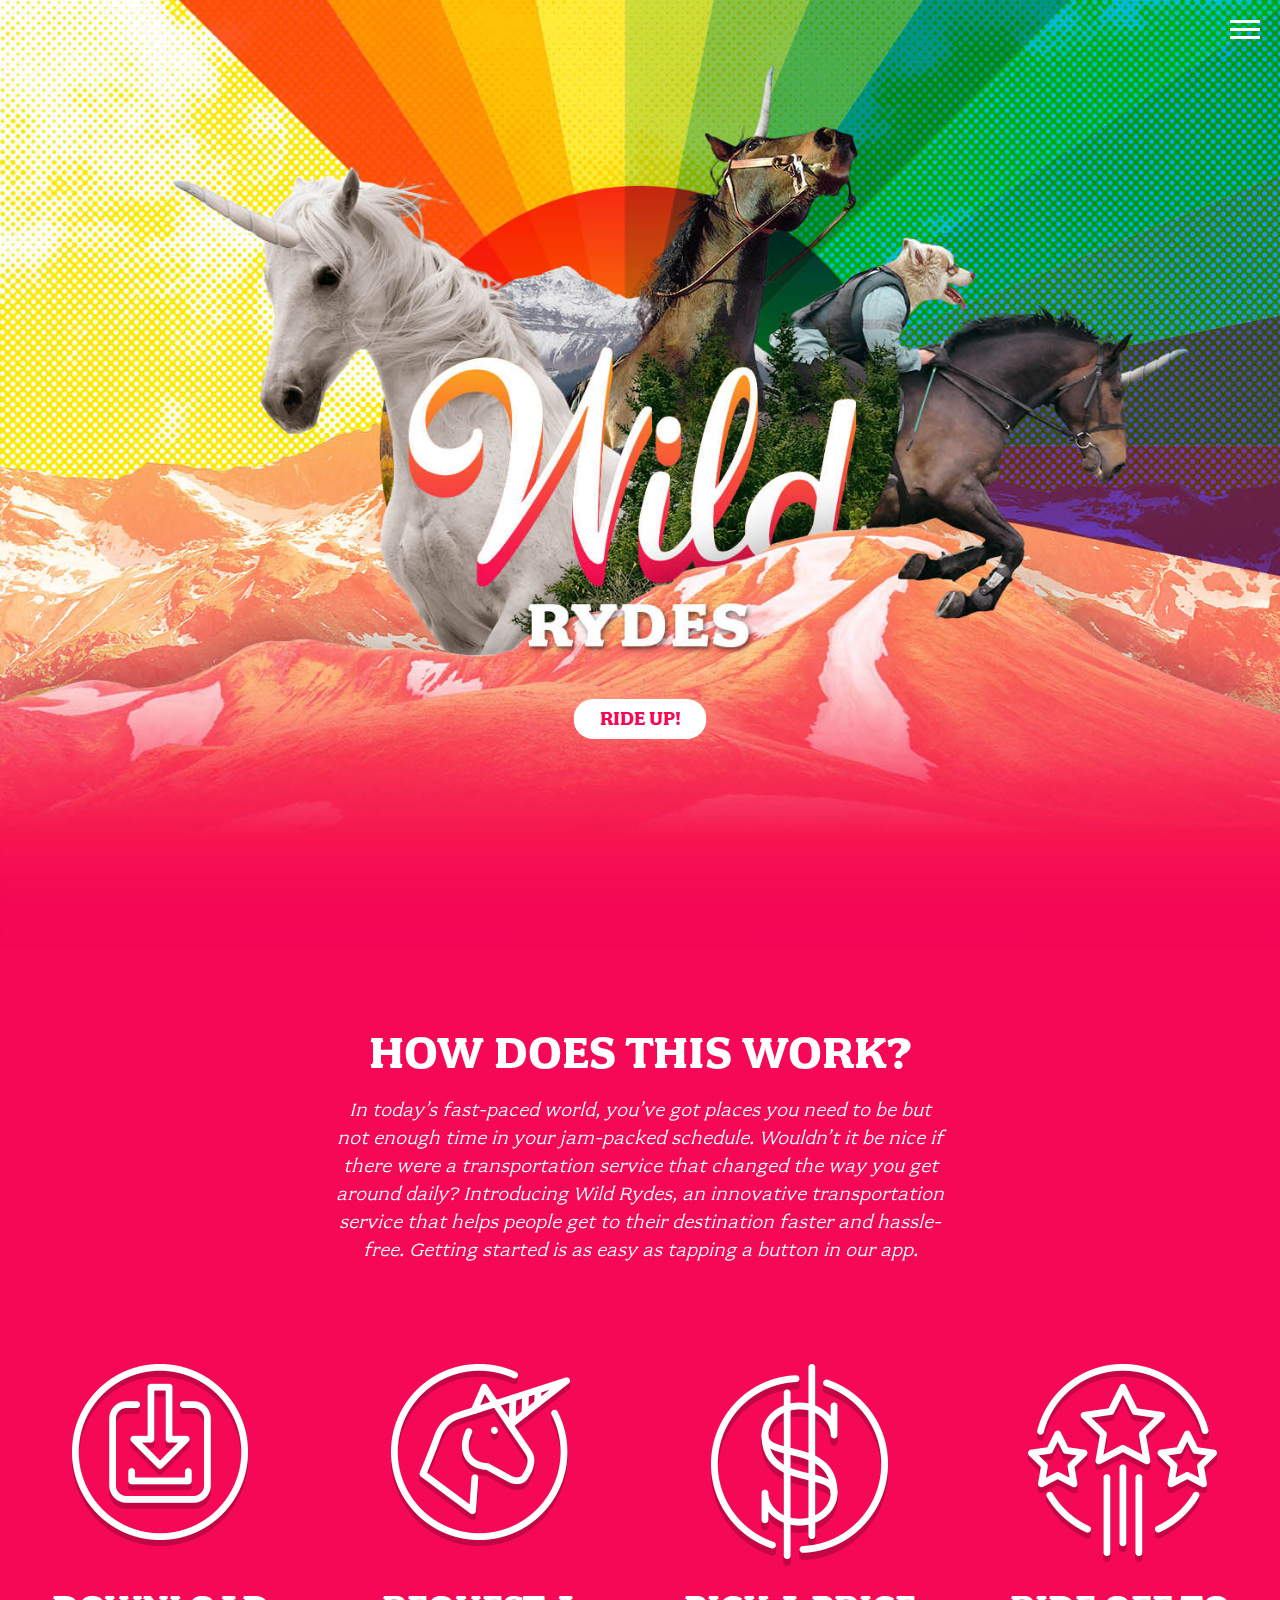
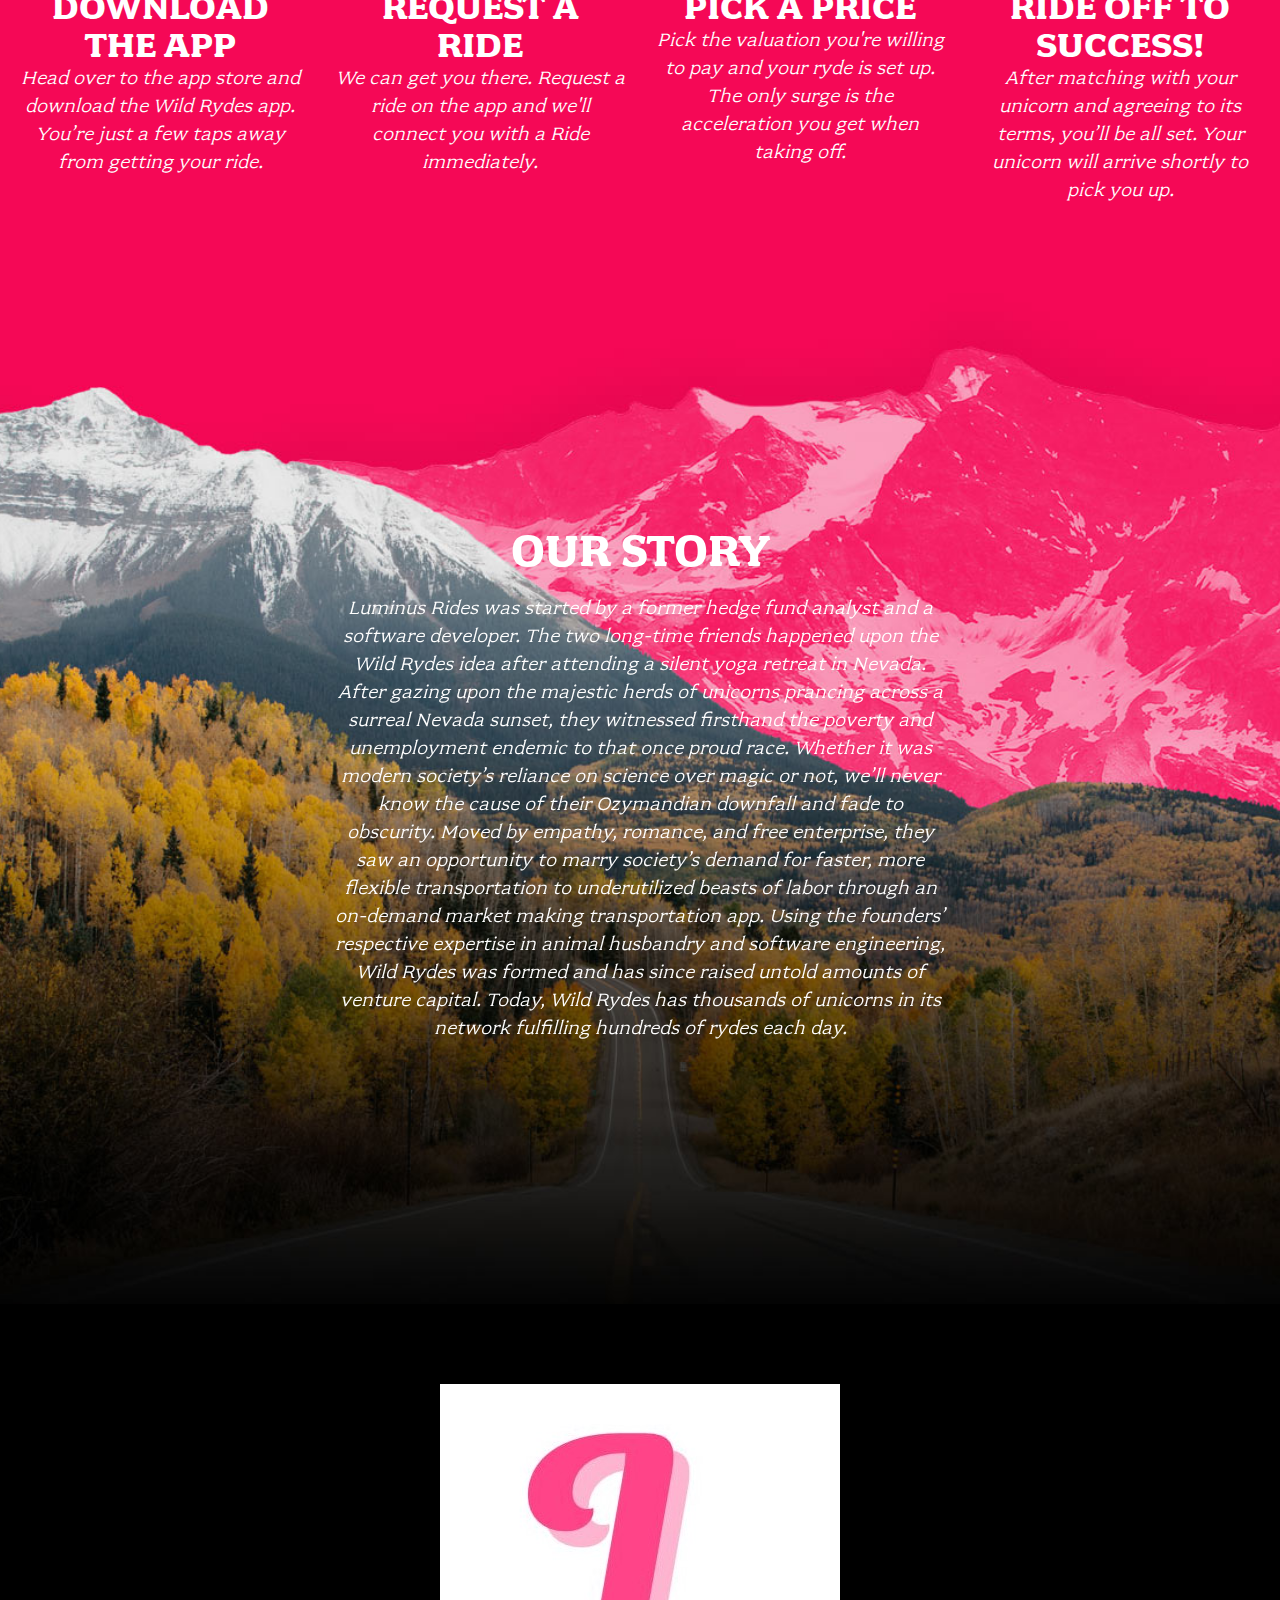
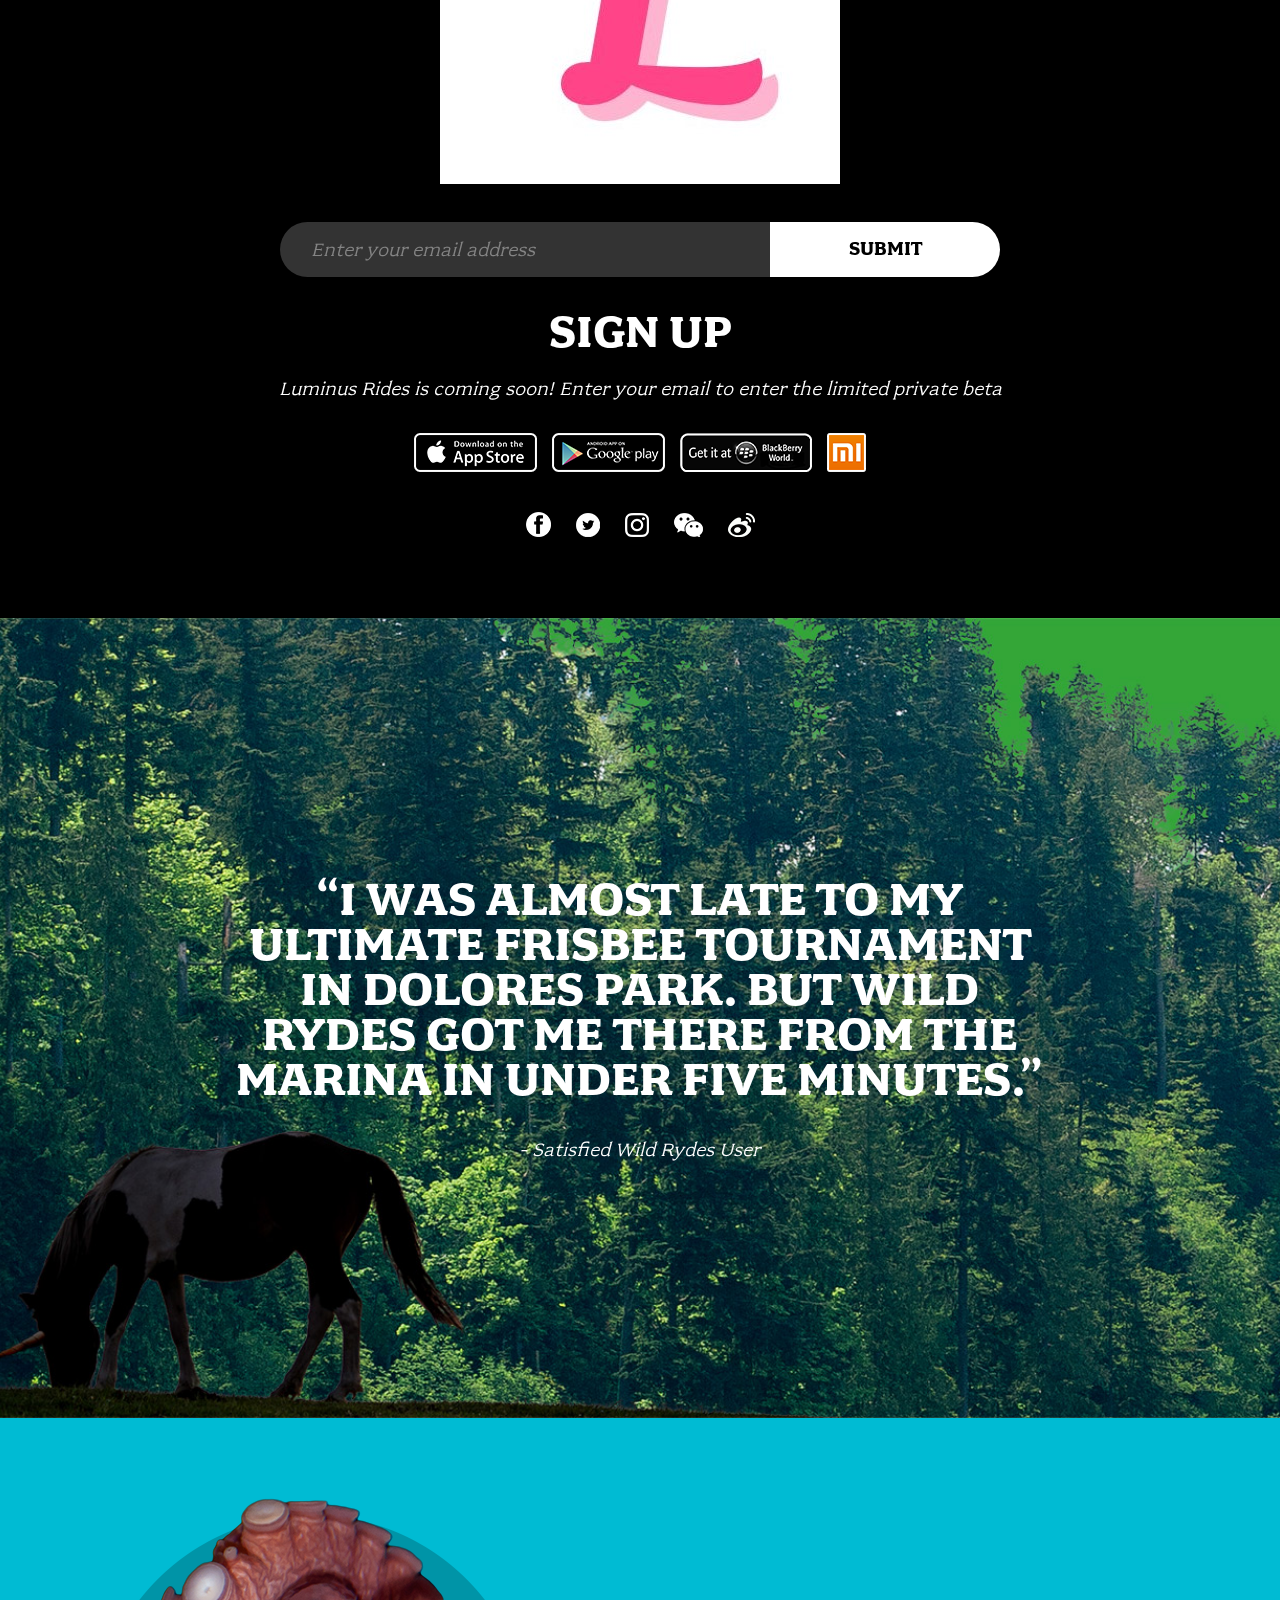
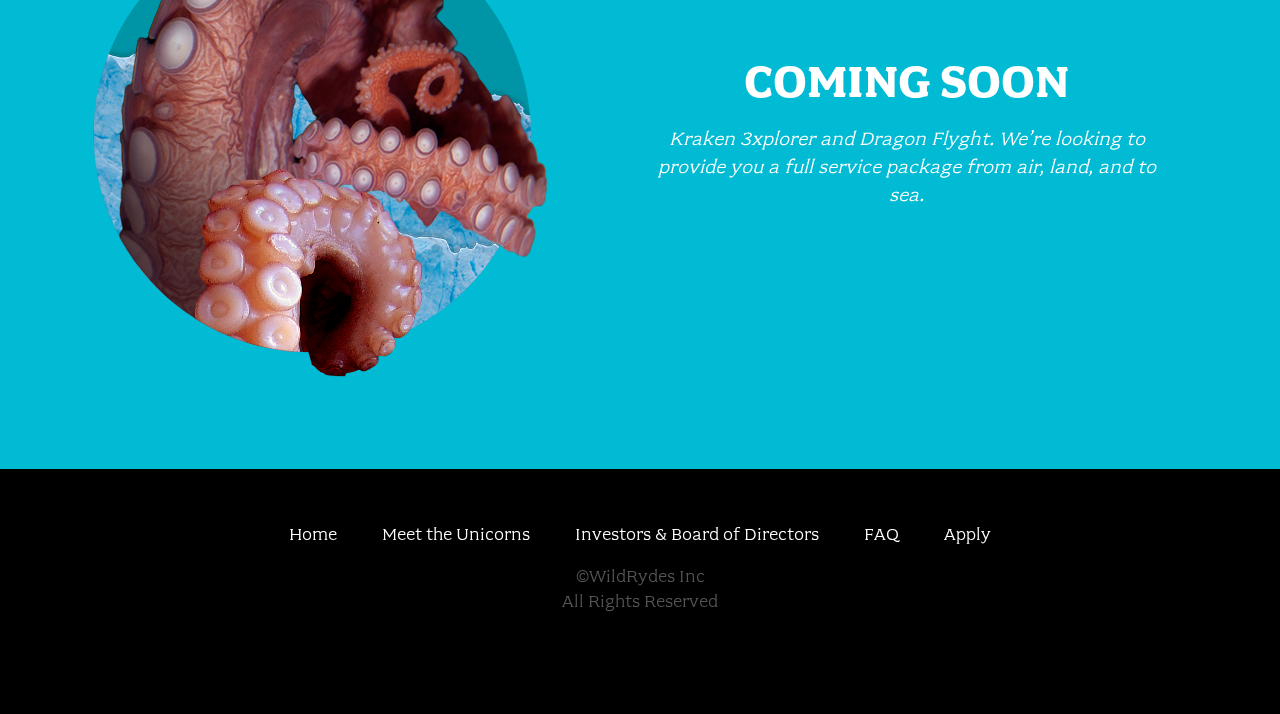
==== commit 47633ebb: "Update index.html" ====
--- a/index.html
+++ b/index.html
@@ -78,7 +78,7 @@
 
   <section class="home-sign-up">
     <div class="row column">
-      <img class="icon-w" src="images/Lumilogo.jpg">
+      <img class="icon-w" src="images/Lumilogo1.jpg">
 
       <form onsubmit="javascript:void(0);">
         <input type="email" placeholder="Enter your email address">
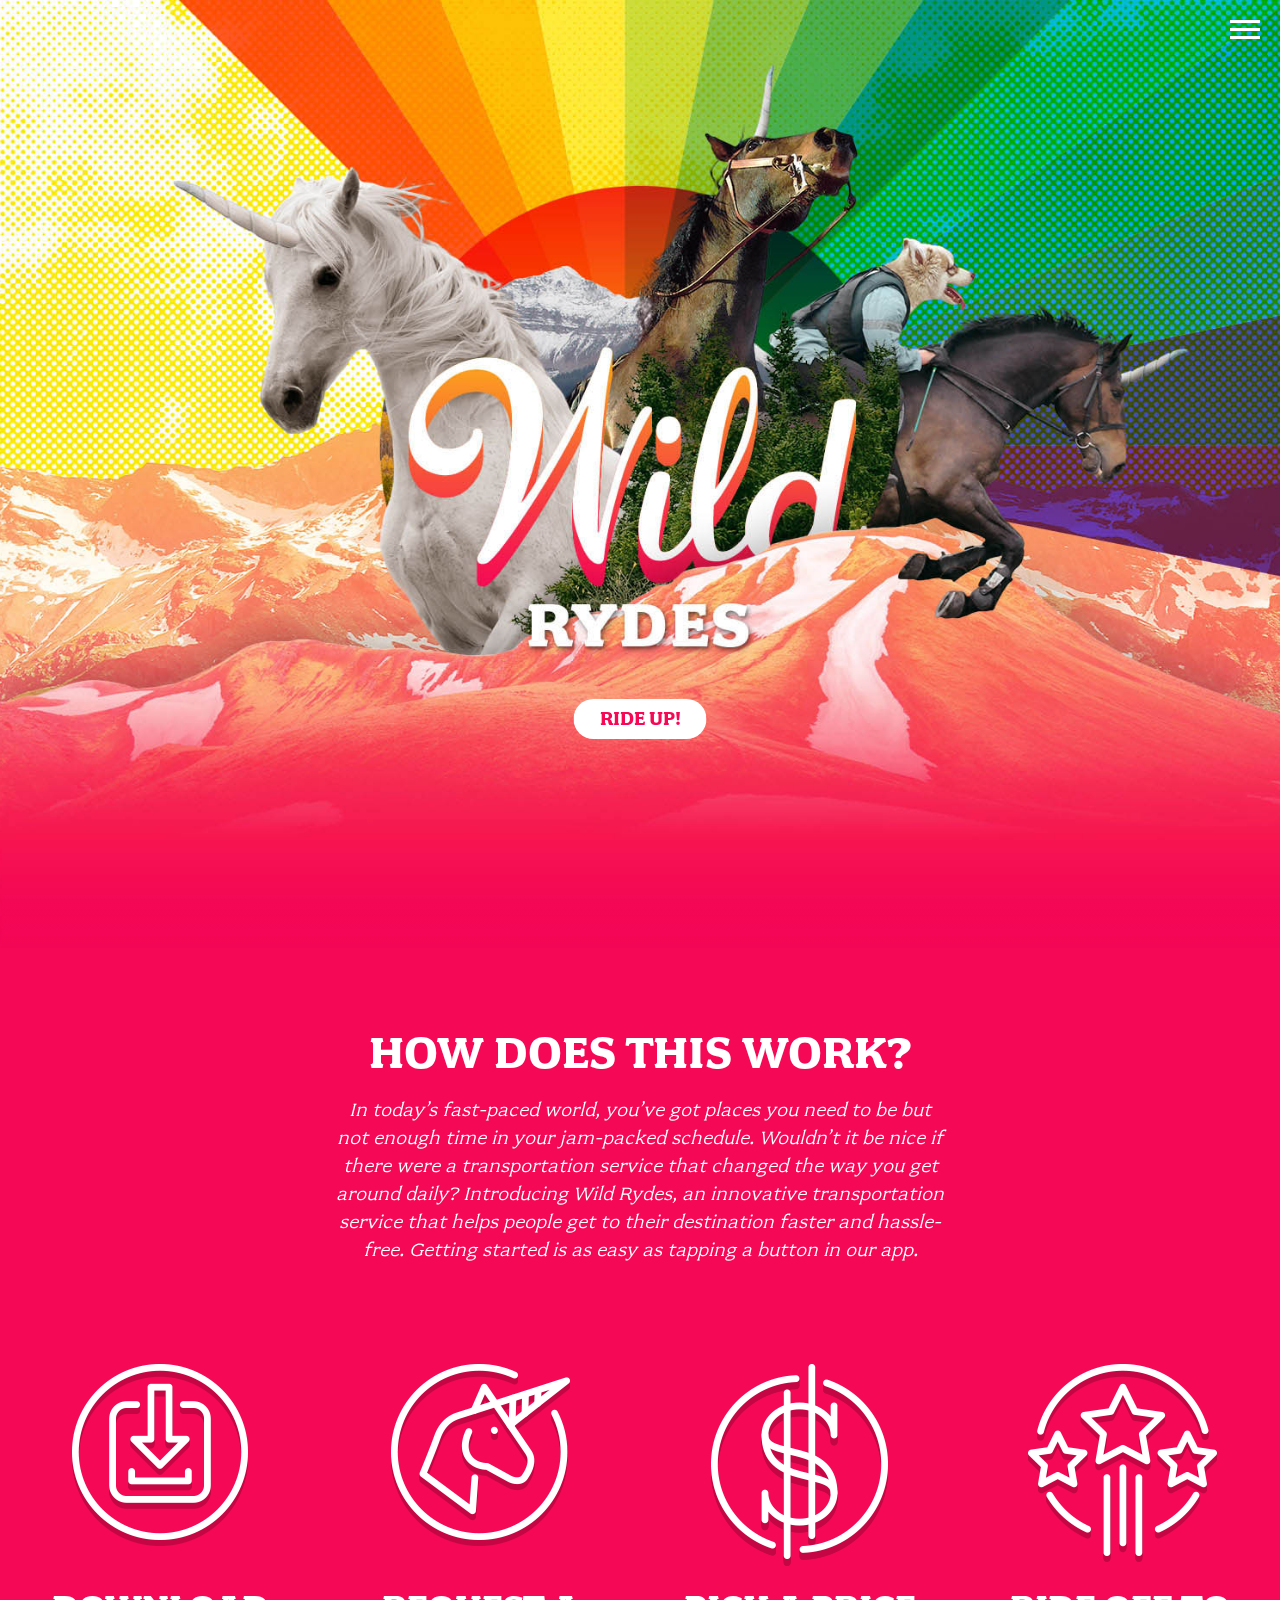
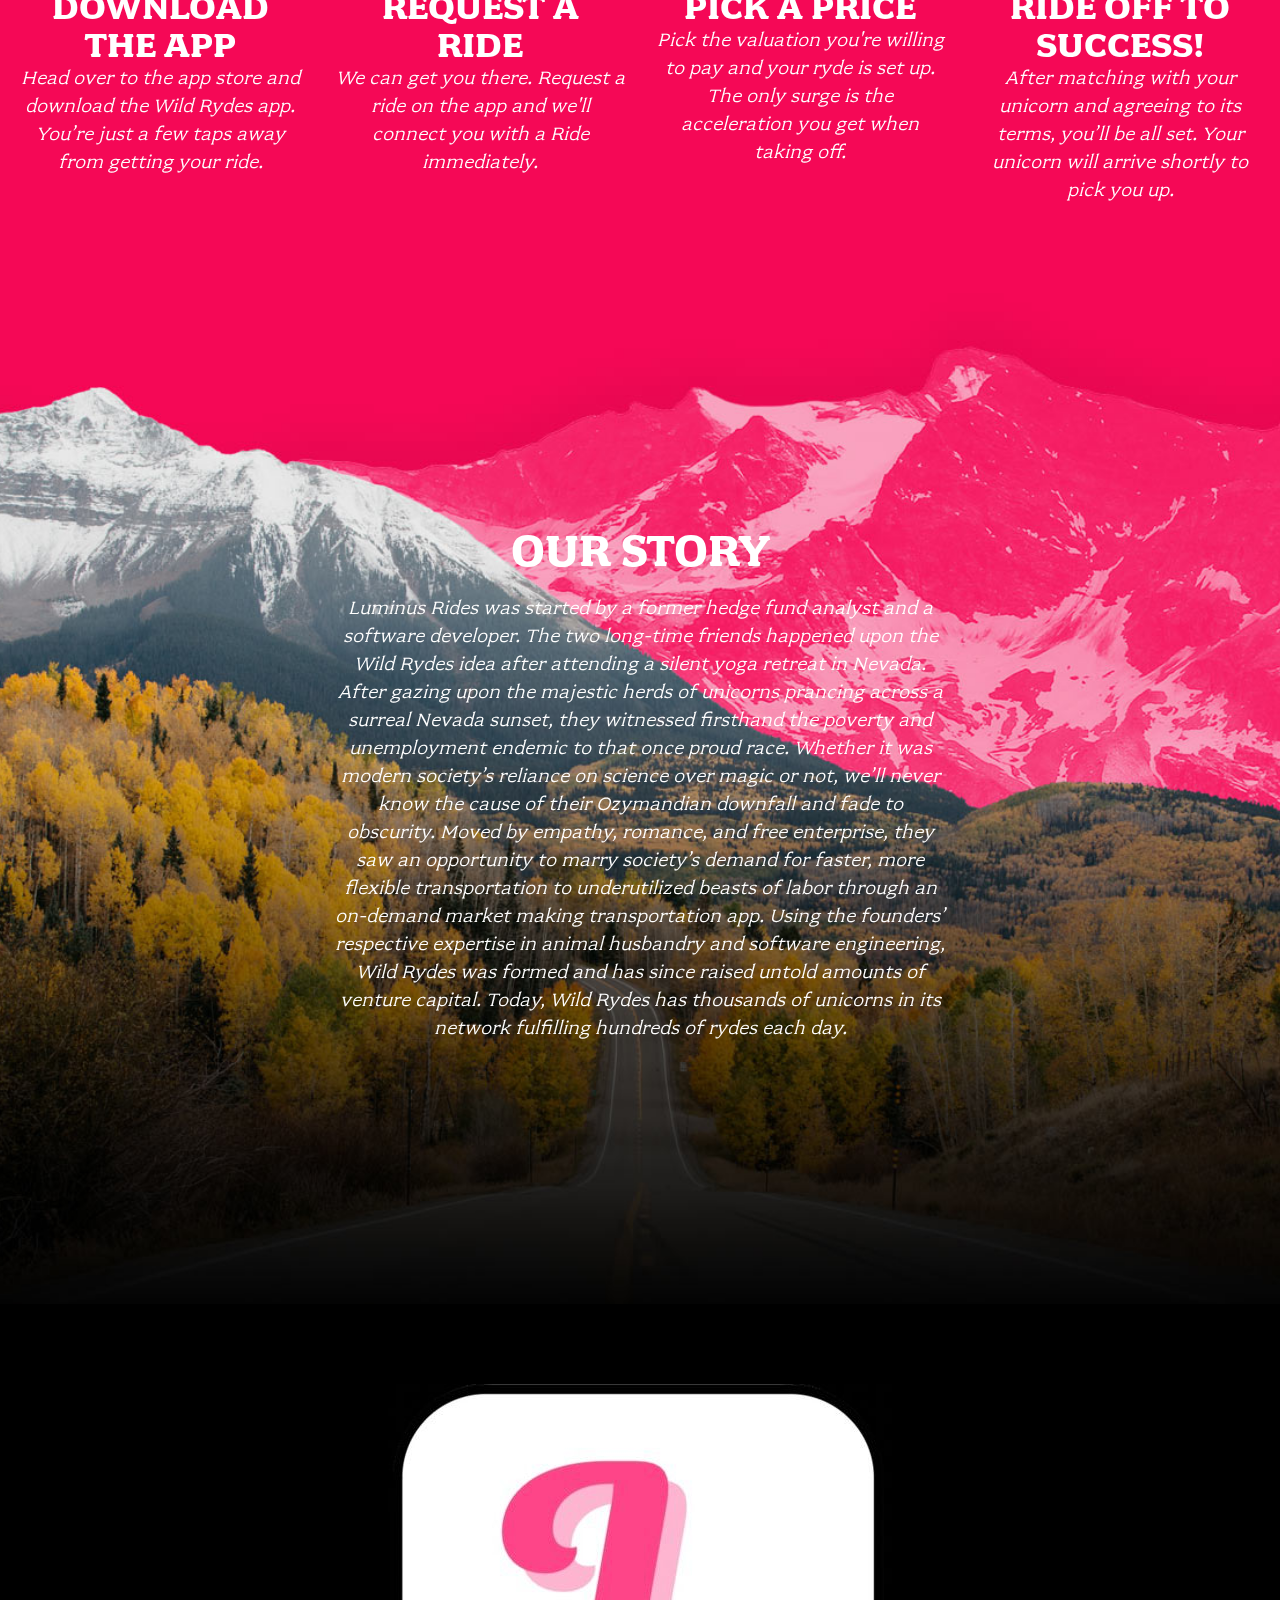
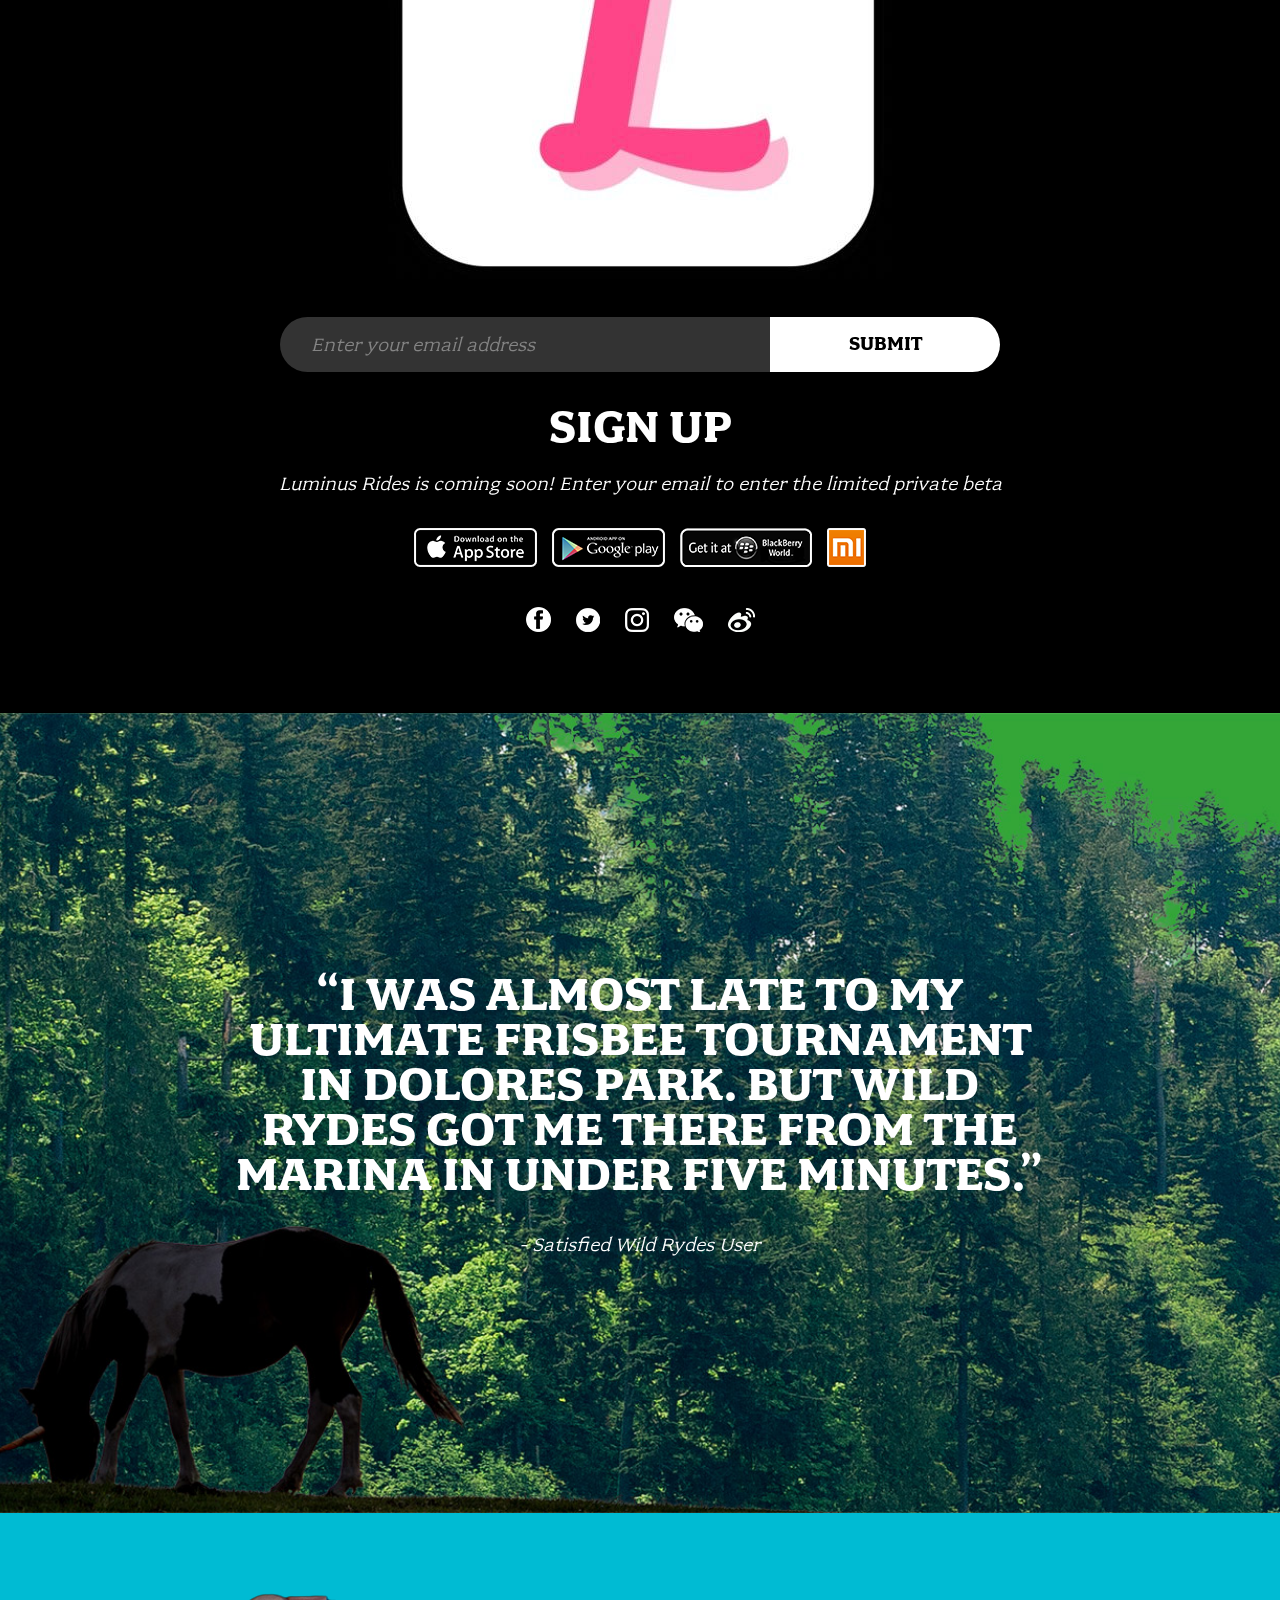
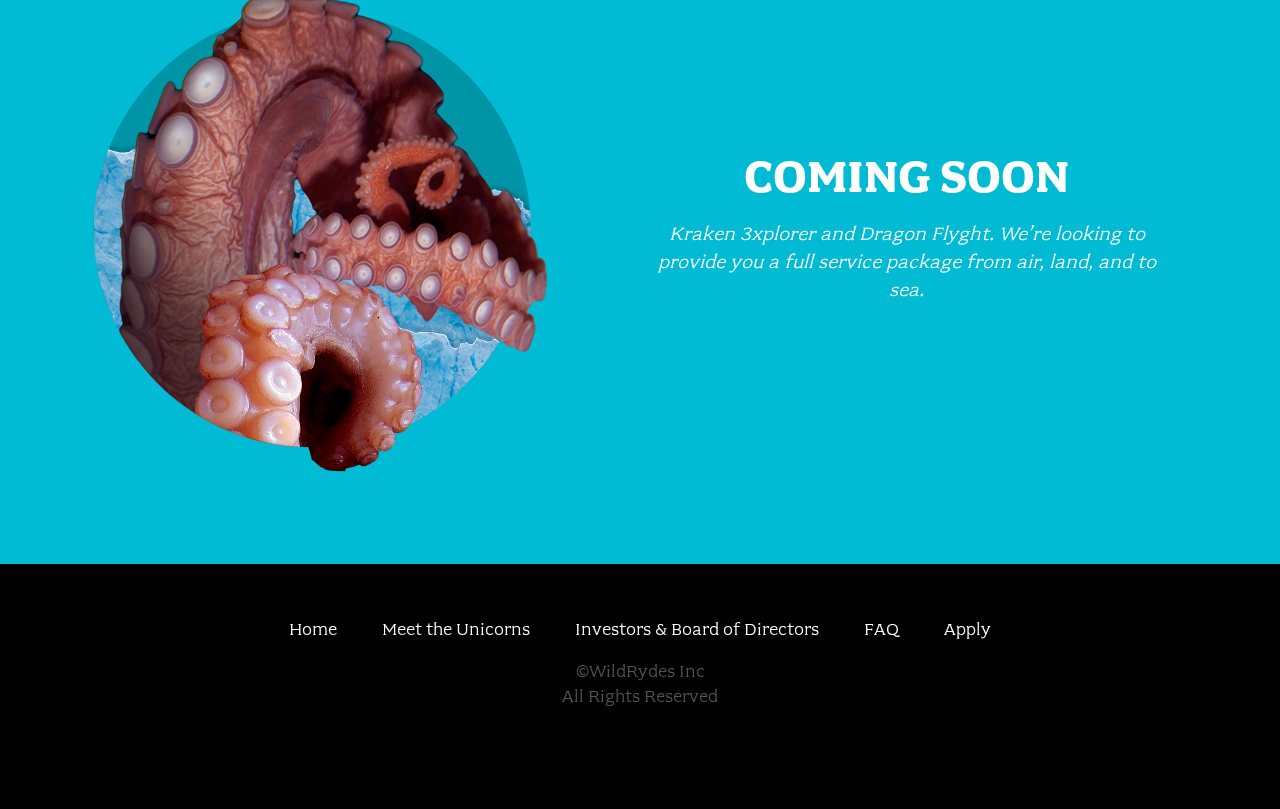
==== commit 14e869f5: "Update index.html" ====
--- a/index.html
+++ b/index.html
@@ -4,7 +4,7 @@
   <meta charset="utf-8">
   <meta name="description" content="">
   <meta name="viewport" content="width=device-width, initial-scale=1">
-  <title>Wild Rydes</title>
+  <title>Luminus Rides</title>
 
   <link rel="stylesheet" href="css/font.css">
   <link rel="stylesheet" href="css/main.css">
@@ -78,7 +78,7 @@
 
   <section class="home-sign-up">
     <div class="row column">
-      <img class="icon-w" src="images/Lumilogo1.jpg">
+      <img class="icon-w" src="images/lumilo.jpg">
 
       <form onsubmit="javascript:void(0);">
         <input type="email" placeholder="Enter your email address">
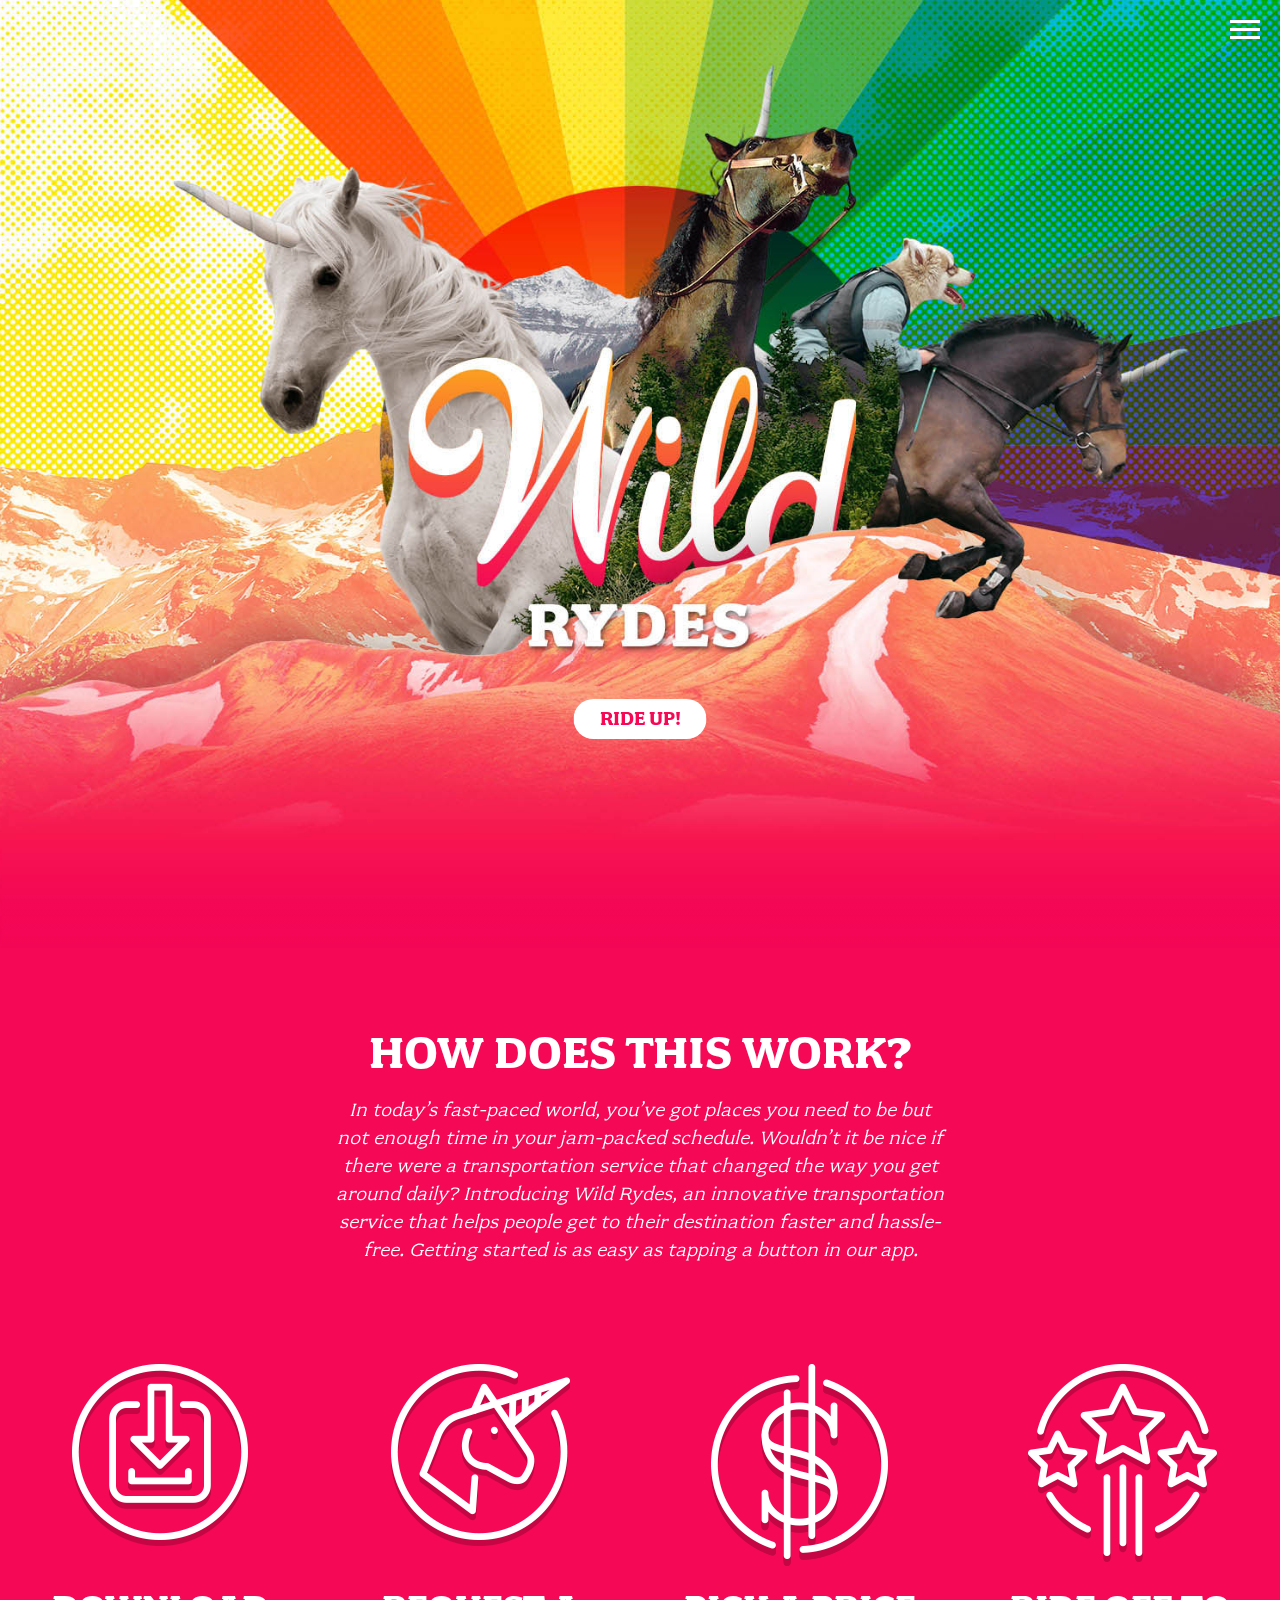
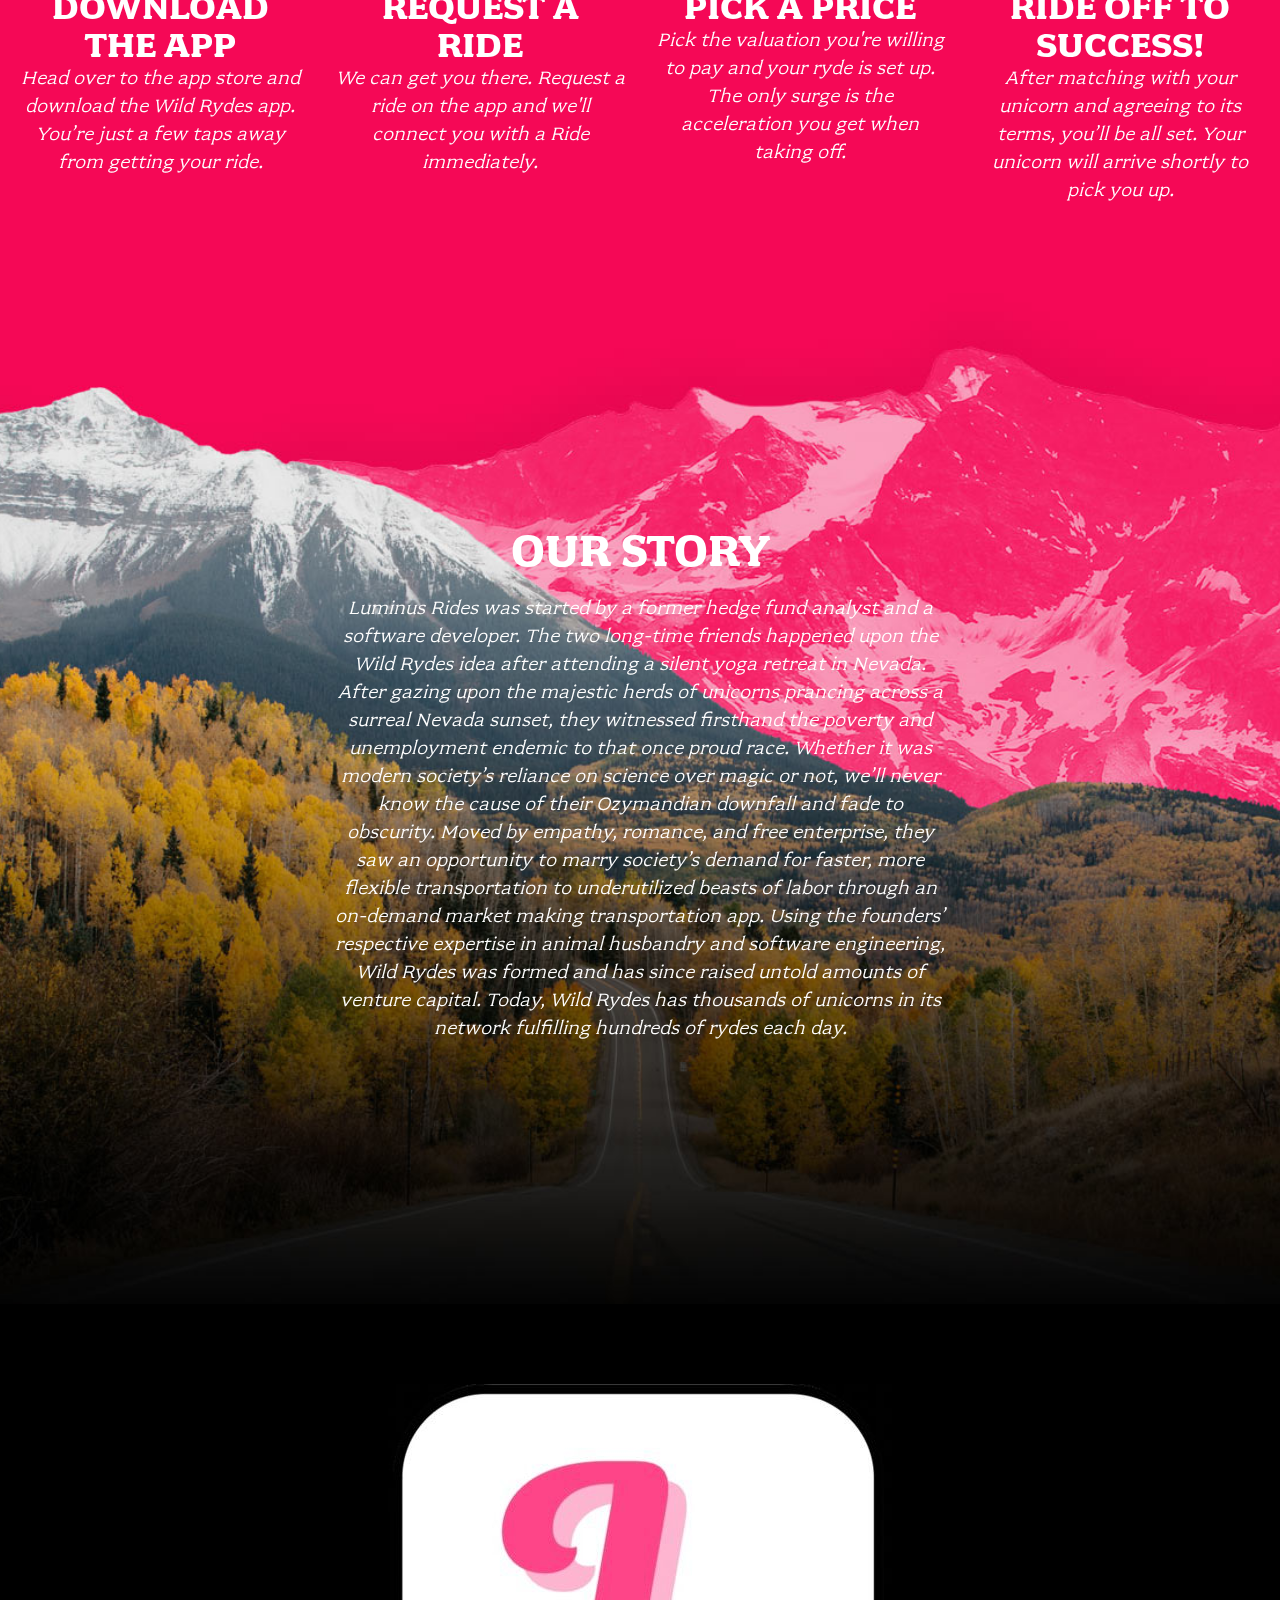
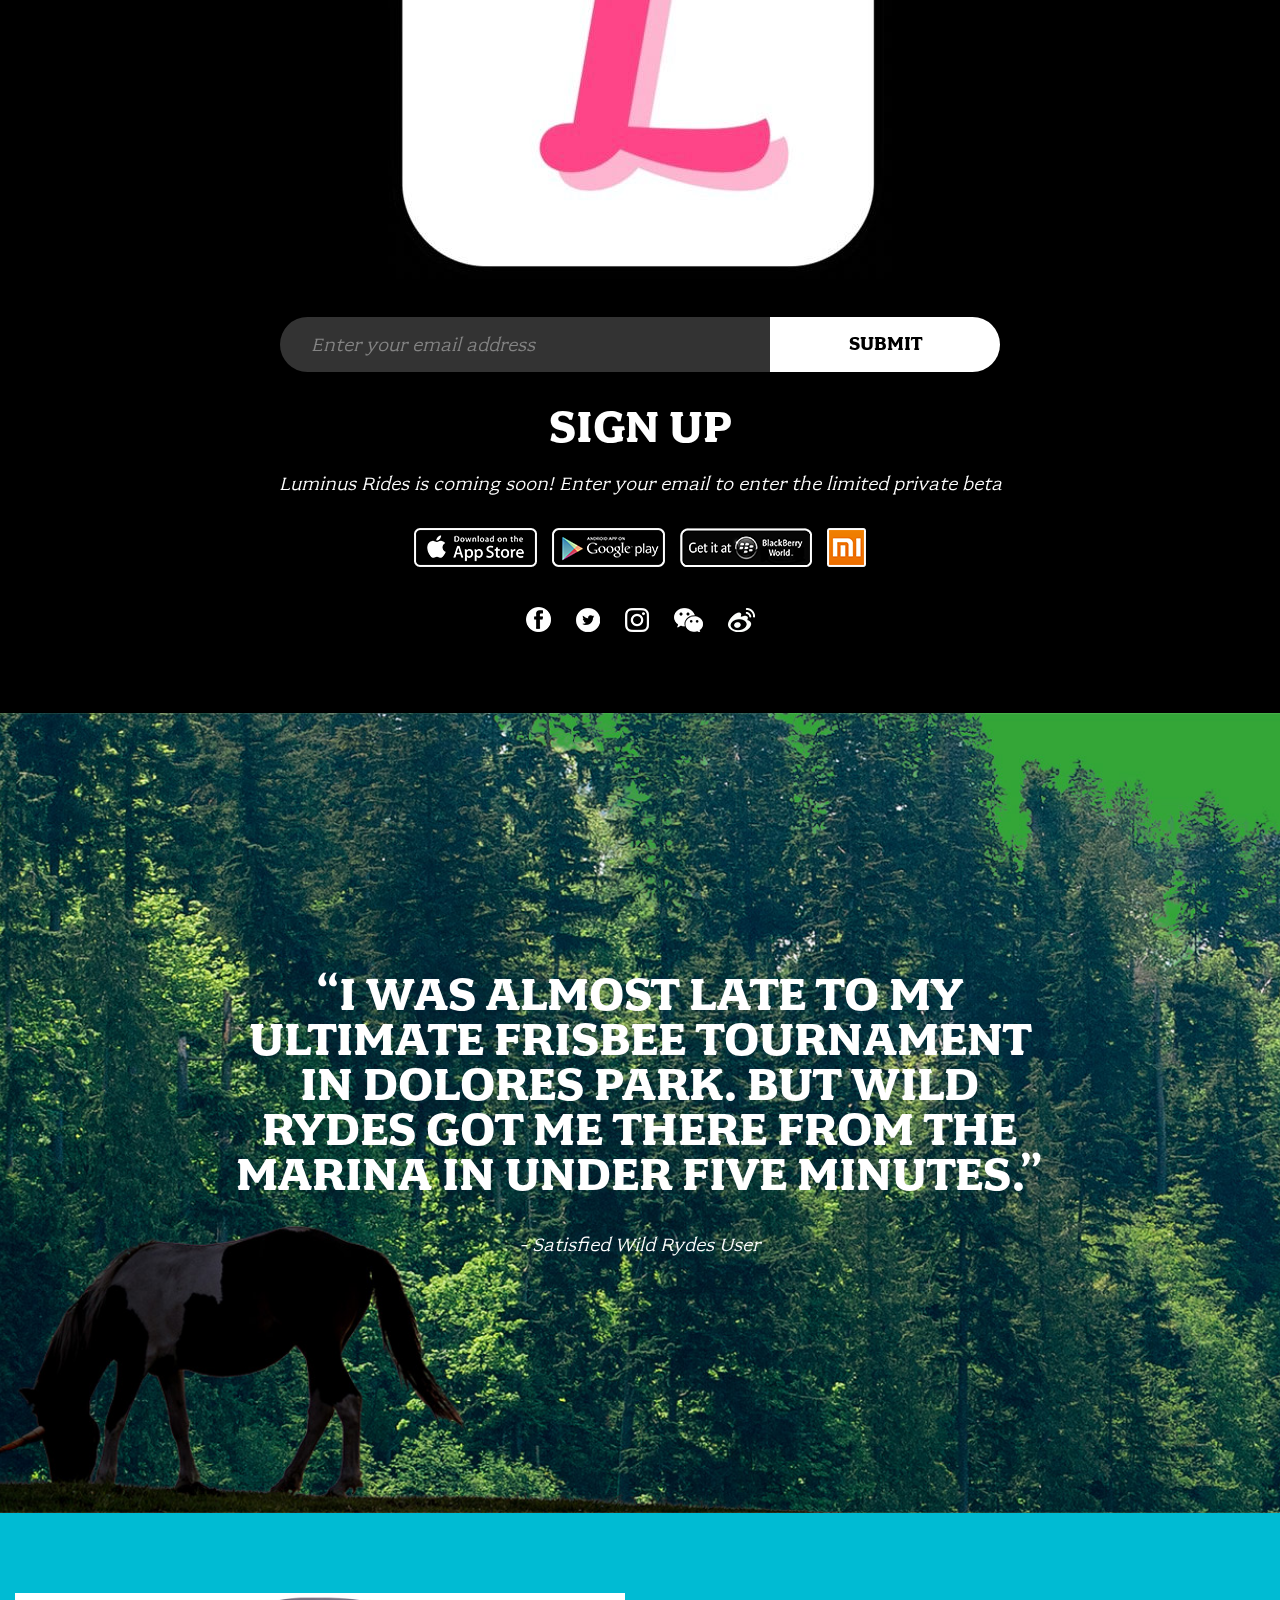
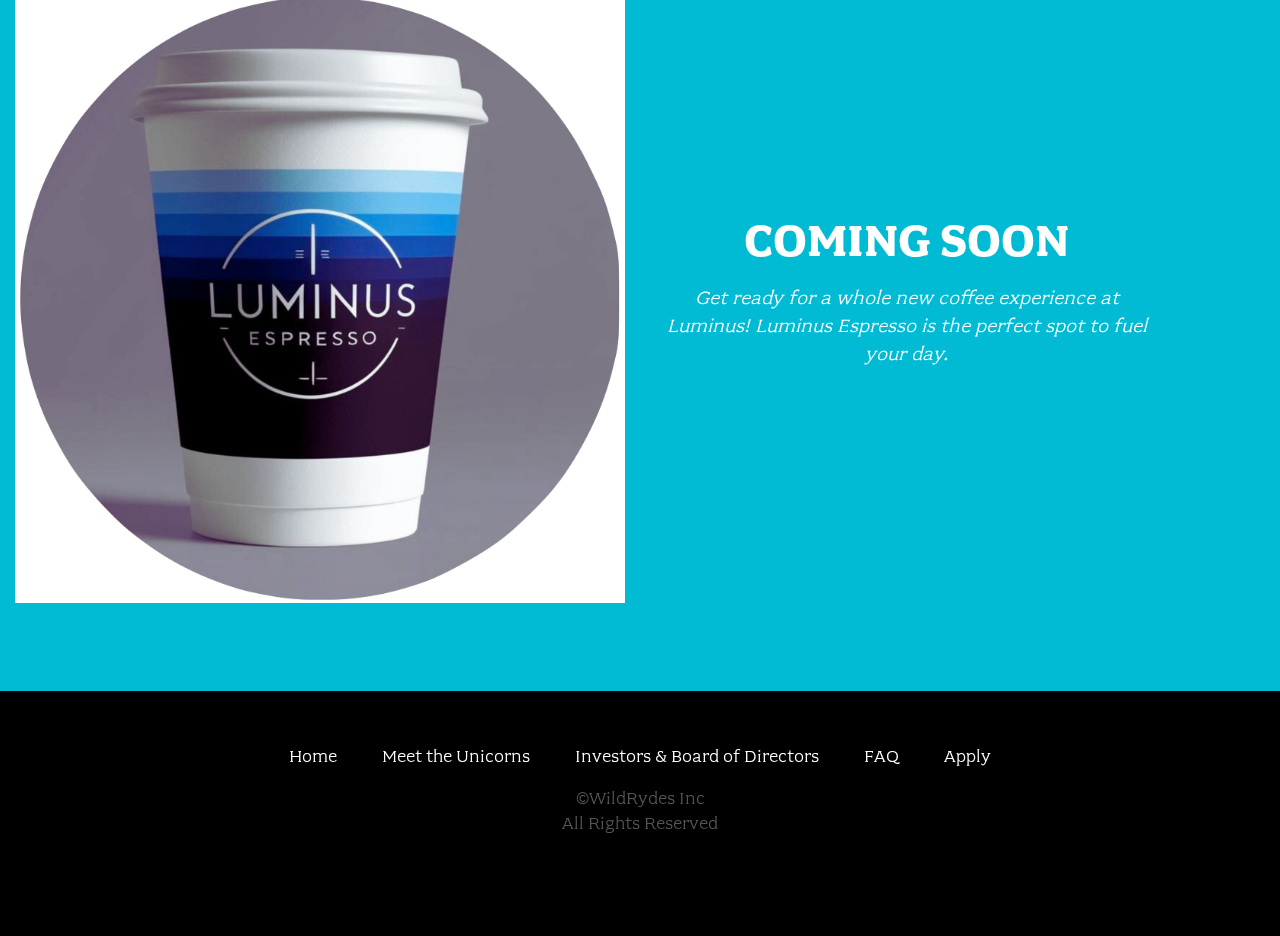
==== commit fd7316d3: "Update index.html" ====
--- a/index.html
+++ b/index.html
@@ -120,13 +120,13 @@
   <section class="kraken-callout">
     <div class="row">
       <div class="columns medium-6 xxlarge-4 xxlarge-offset-2">
-        <img src="images/wr-home-kraken.png">
+        <img src="images/coffee.jpg">
       </div>
 
       <div class="columns medium-6 xlarge-5 xxlarge-4">
         <h4 class="title">Coming Soon</h4>
         <p class="content">
-          Kraken 3xplorer and Dragon Flyght. We’re looking to provide you a full service package from air, land, and to sea.
+          Get ready for a whole new coffee experience at Luminus! Luminus Espresso is the perfect spot to fuel your day.
         </p>
       </div>
     </div>
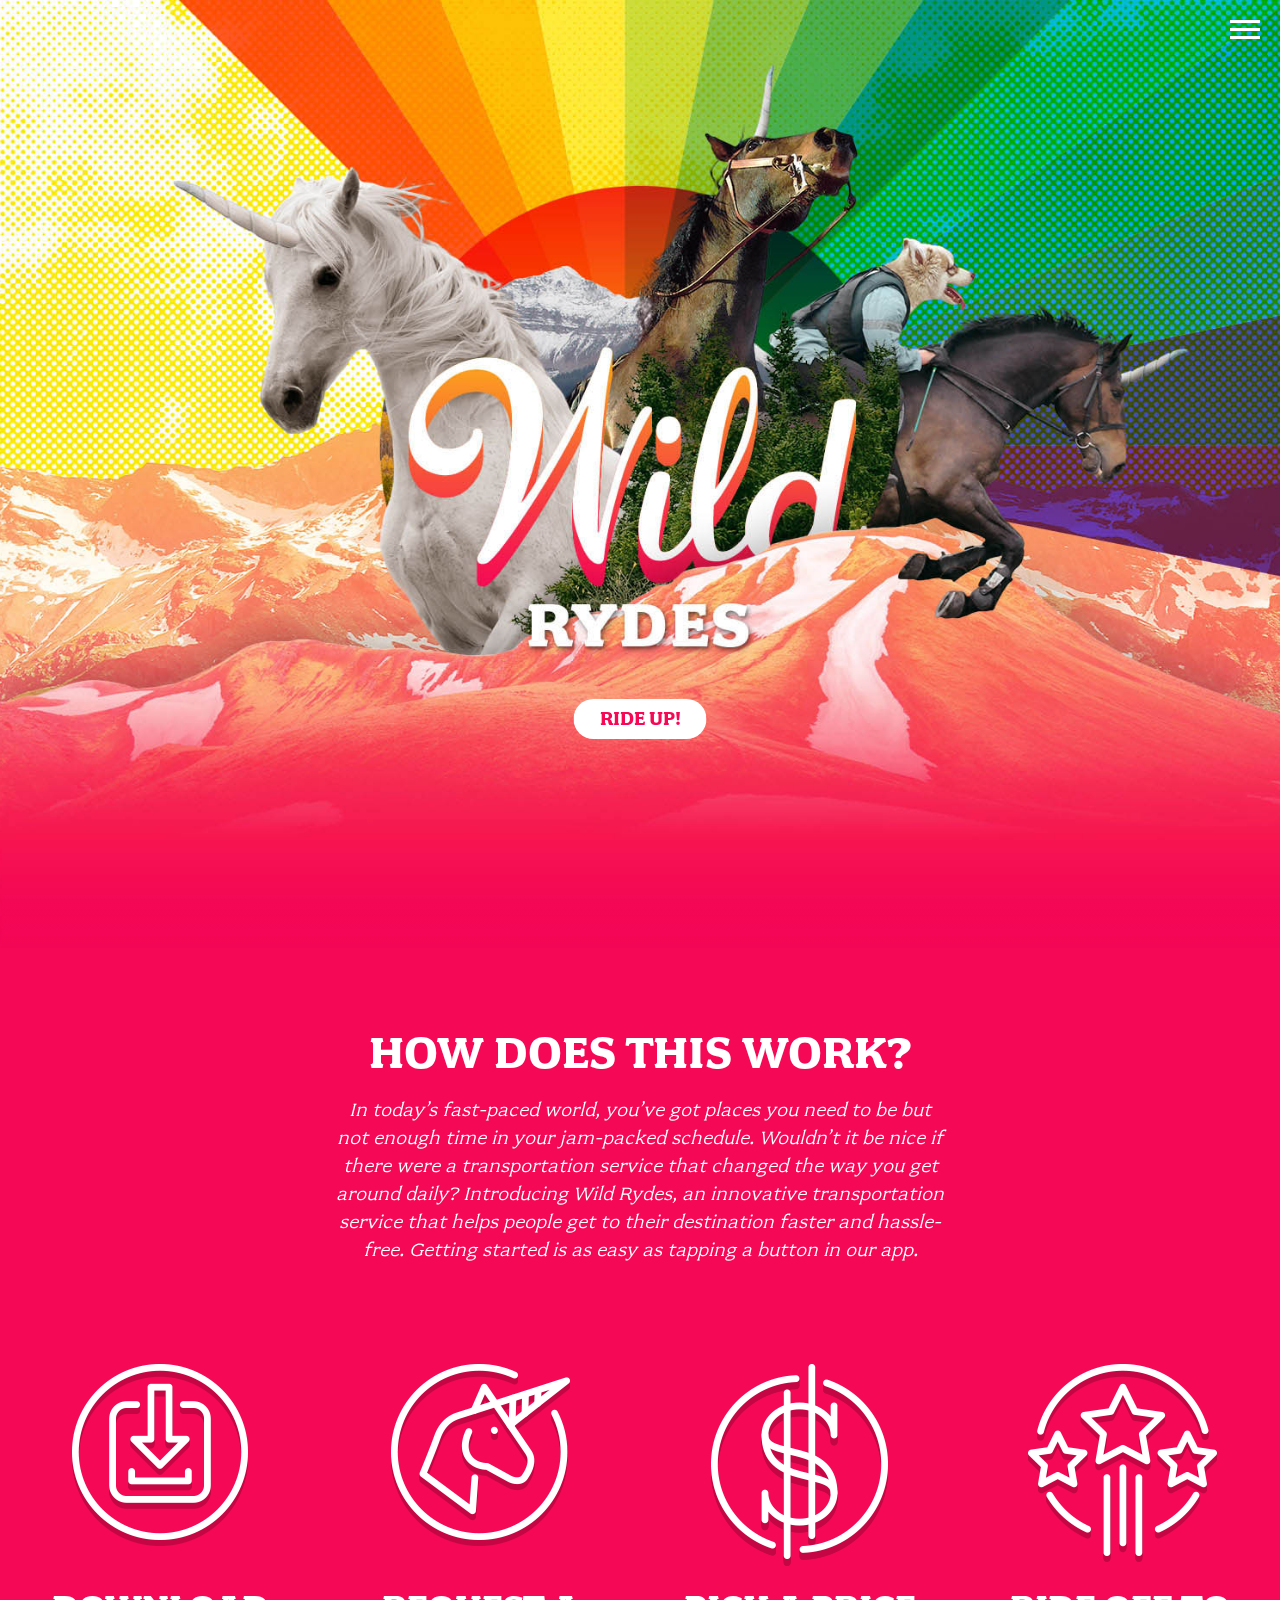
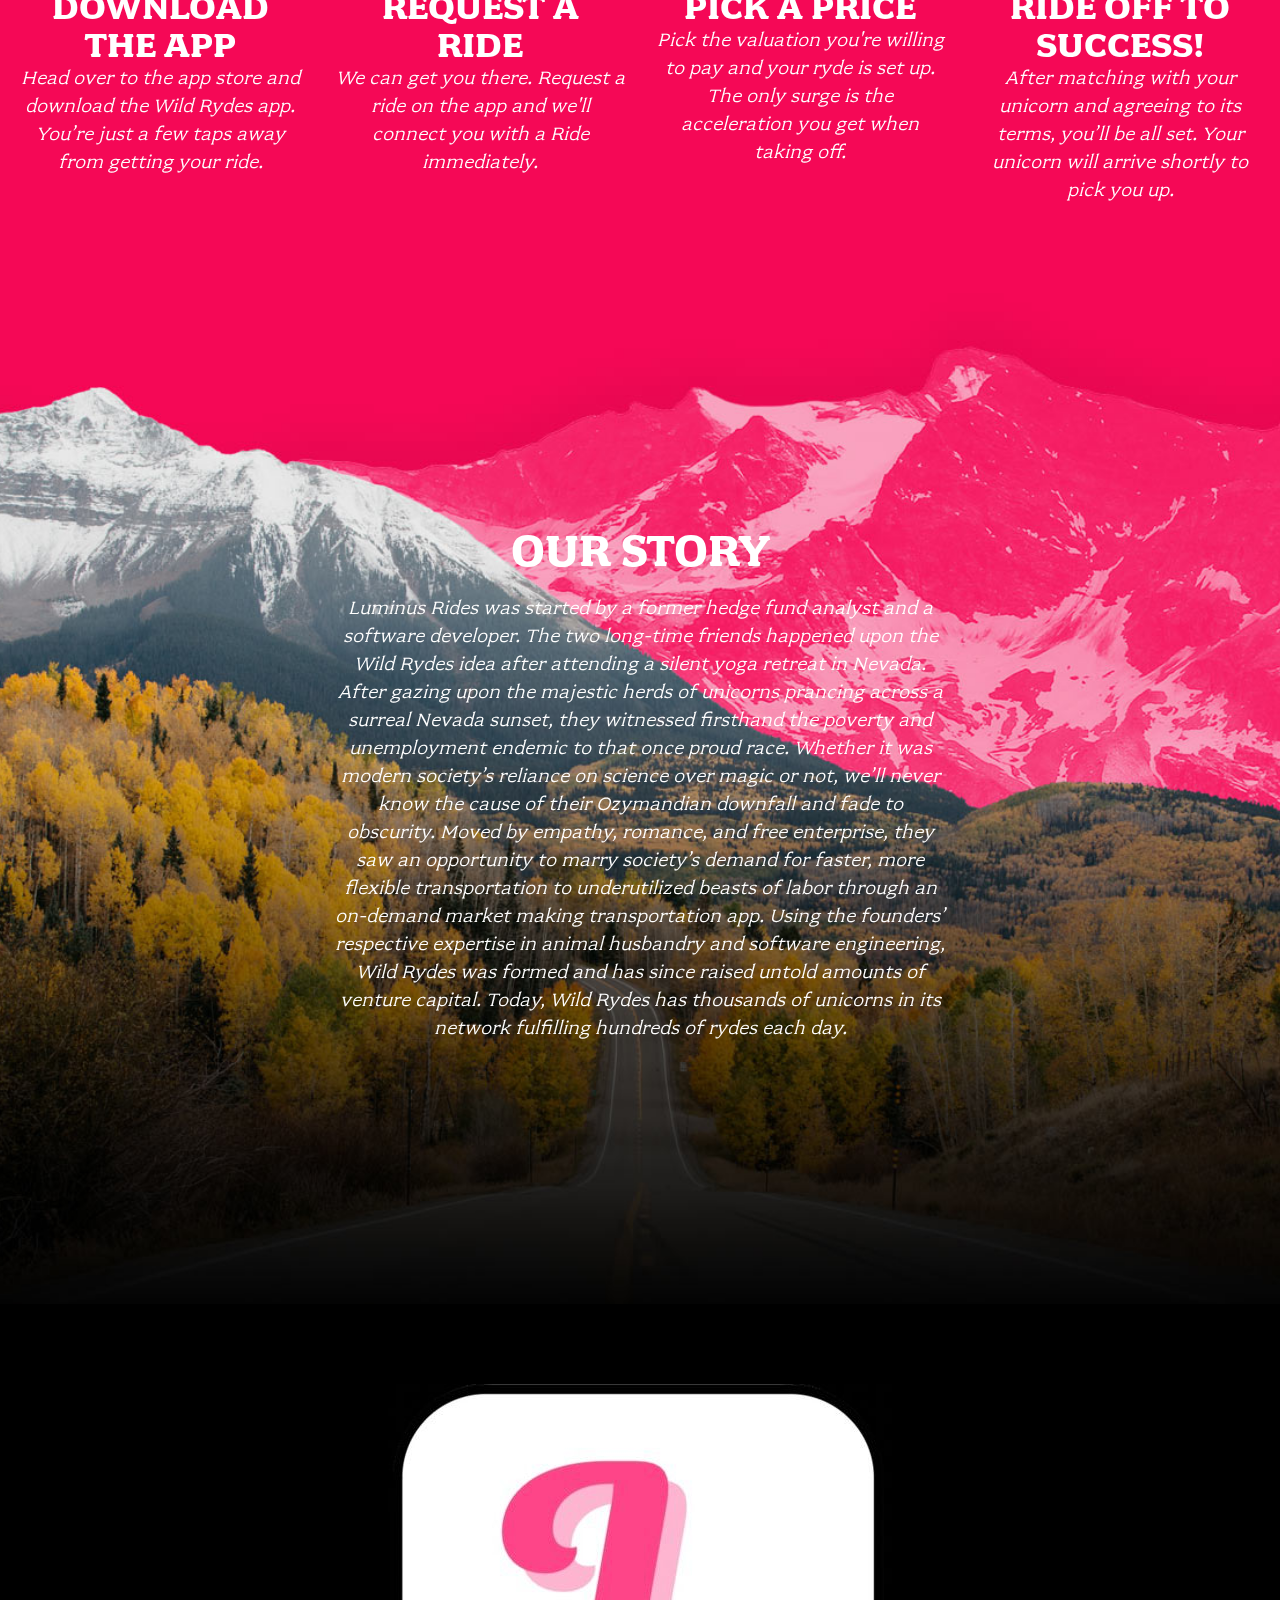
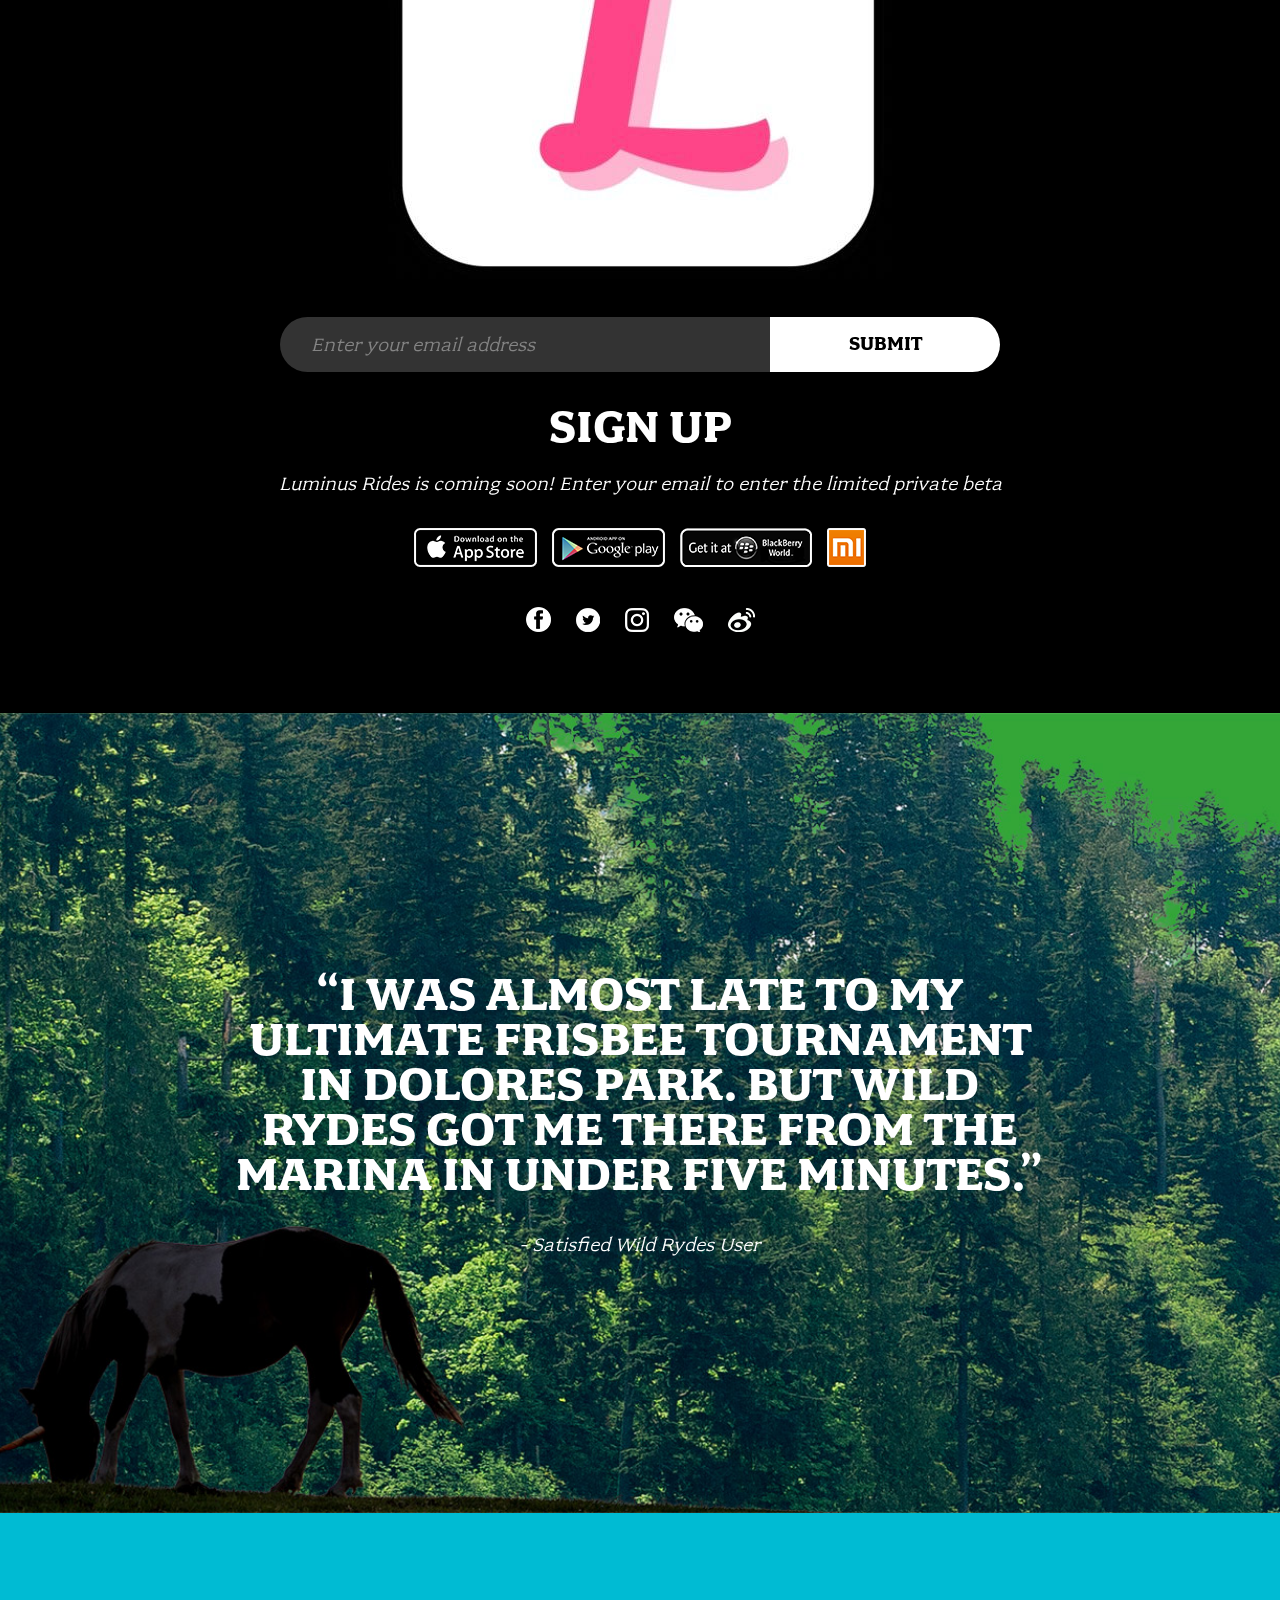
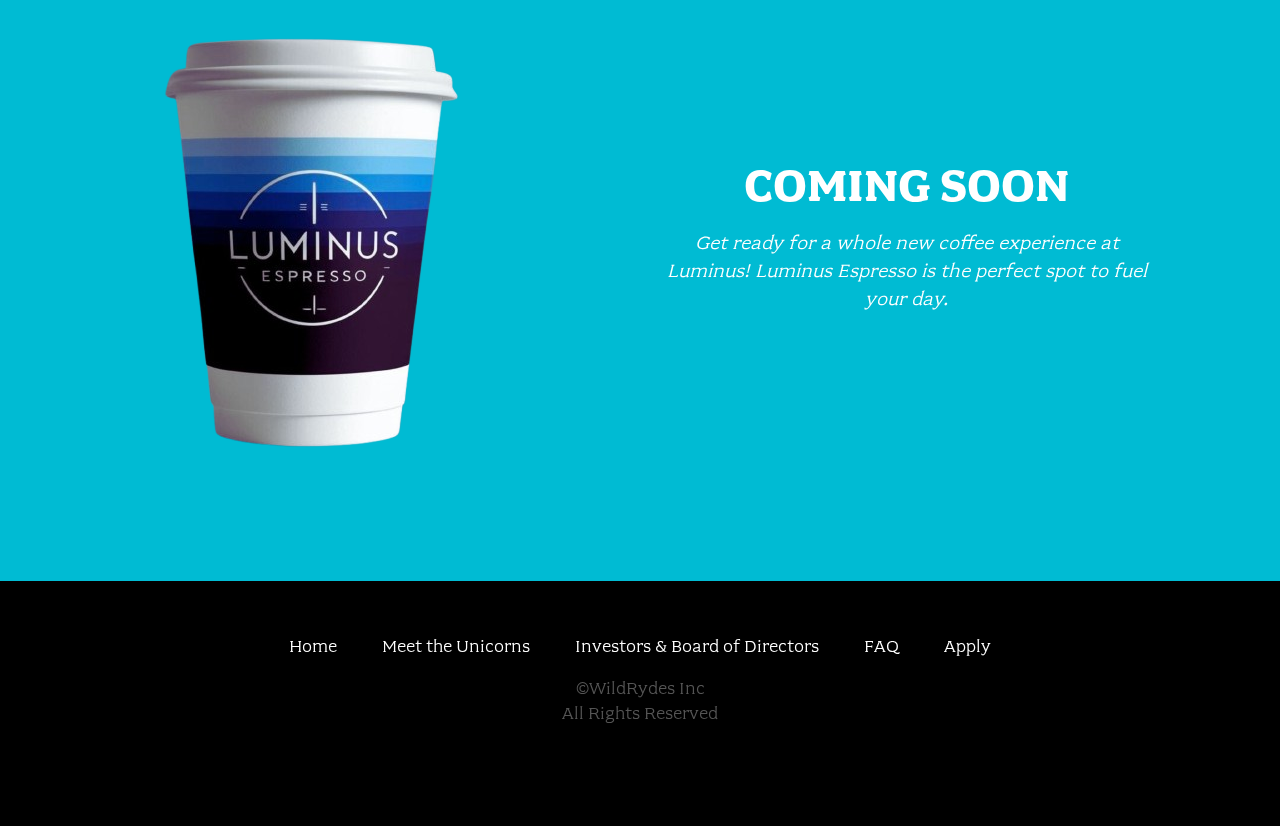
==== commit 54f6ea2b: "Update index.html" ====
--- a/index.html
+++ b/index.html
@@ -120,7 +120,7 @@
   <section class="kraken-callout">
     <div class="row">
       <div class="columns medium-6 xxlarge-4 xxlarge-offset-2">
-        <img src="images/coffee.jpg">
+        <img src="images/coffee-removebg-preview.png">
       </div>
 
       <div class="columns medium-6 xlarge-5 xxlarge-4">
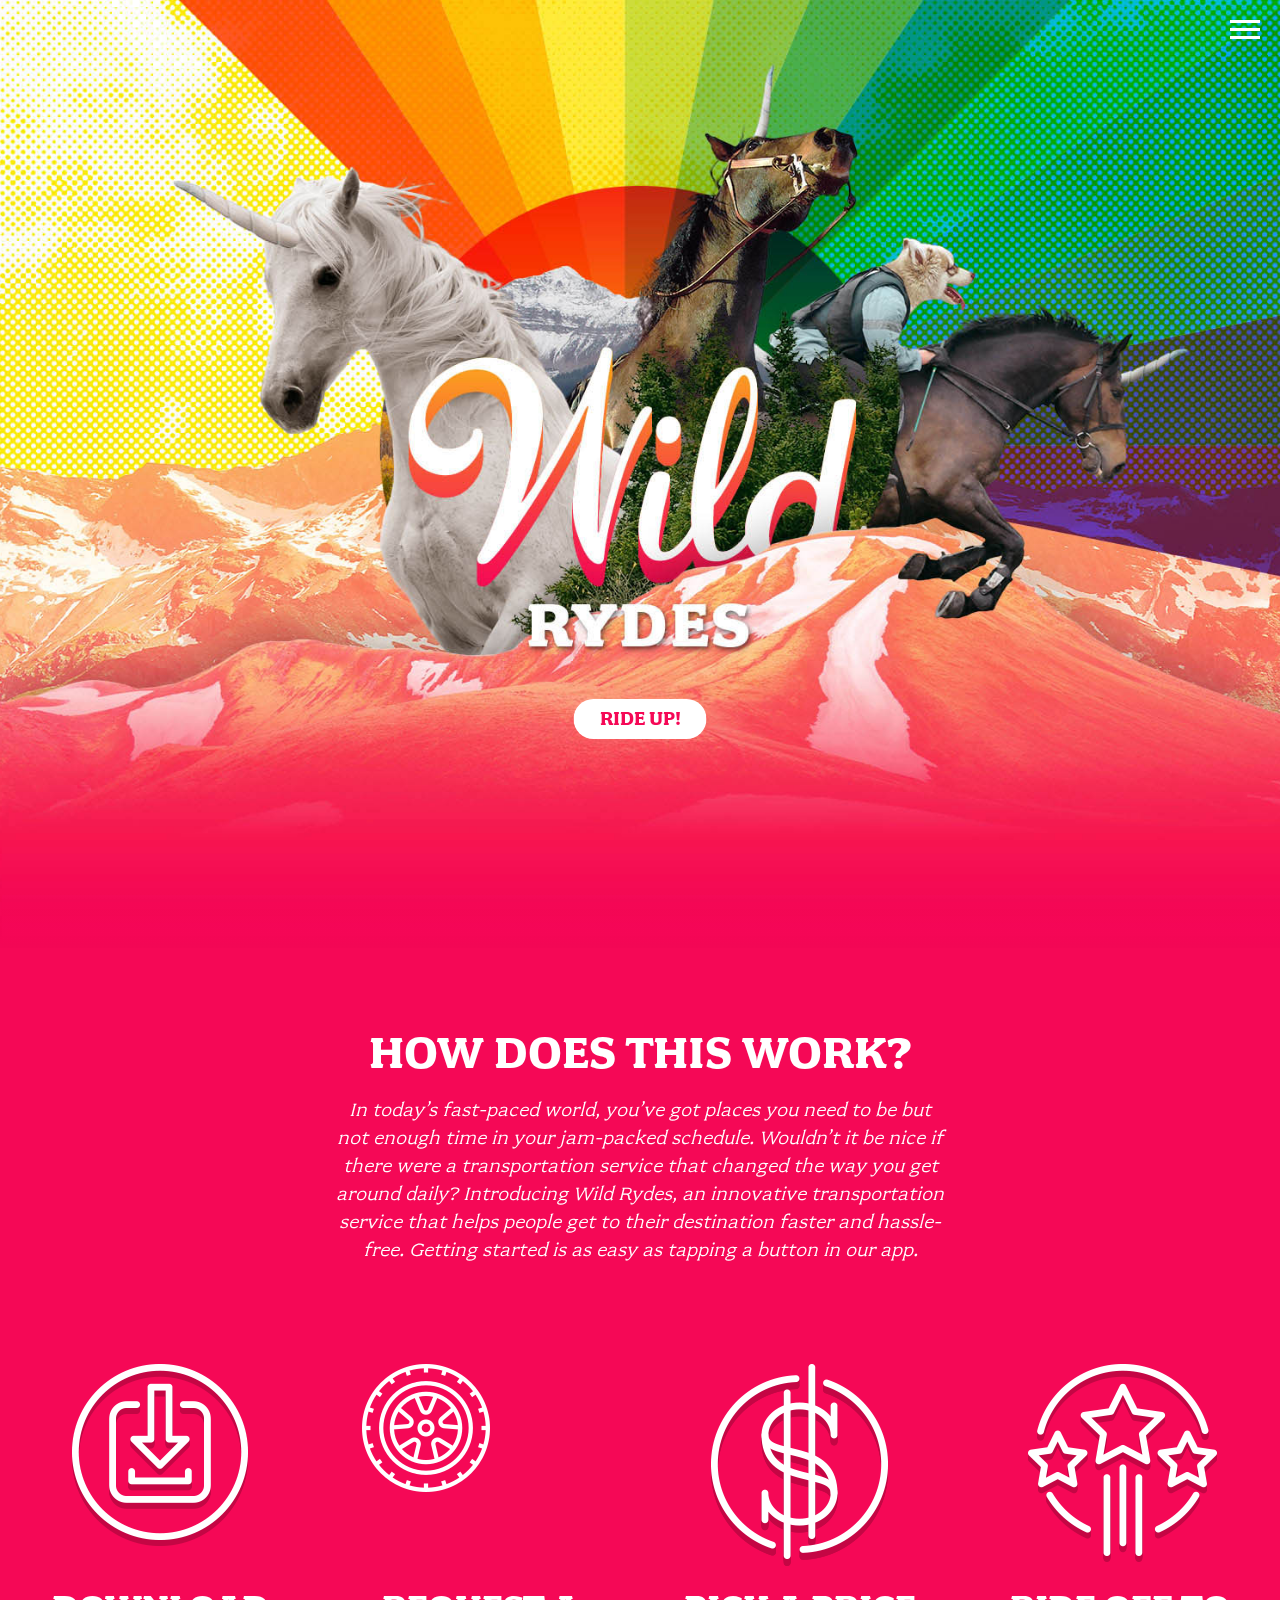
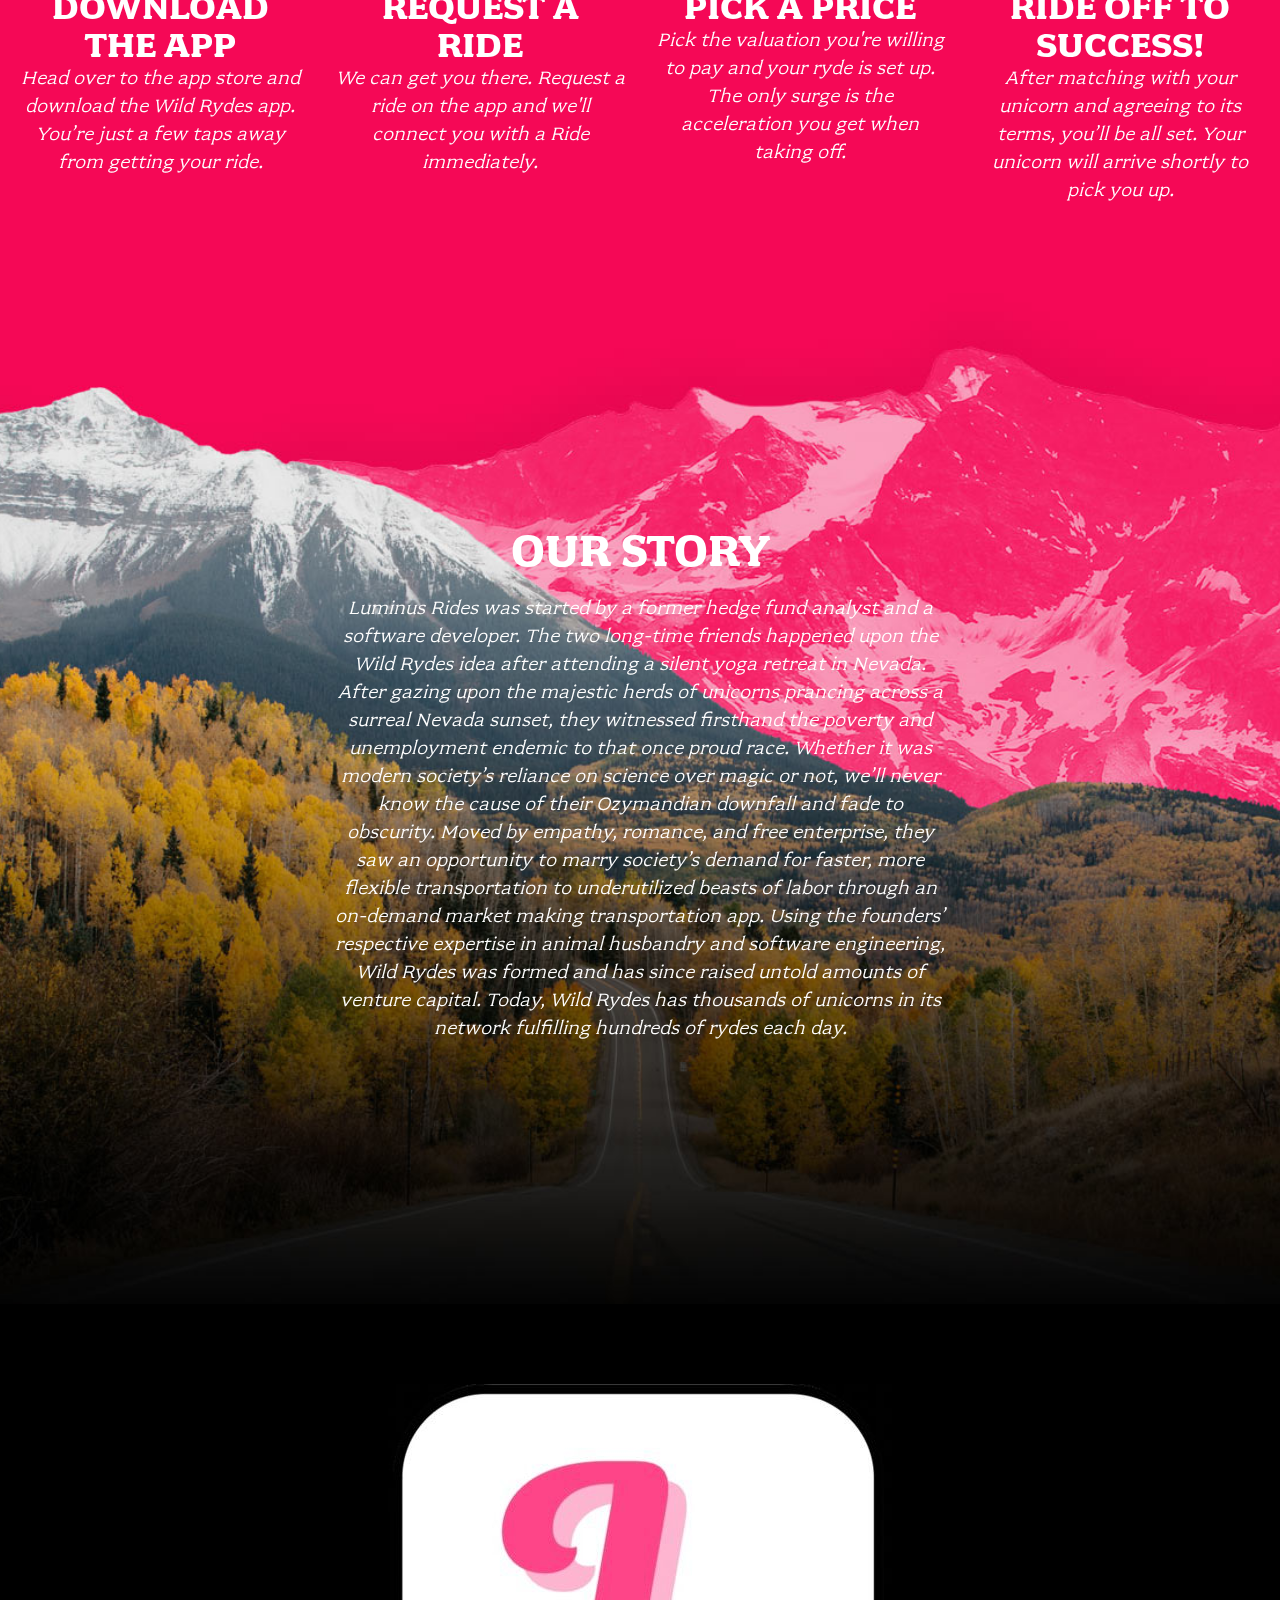
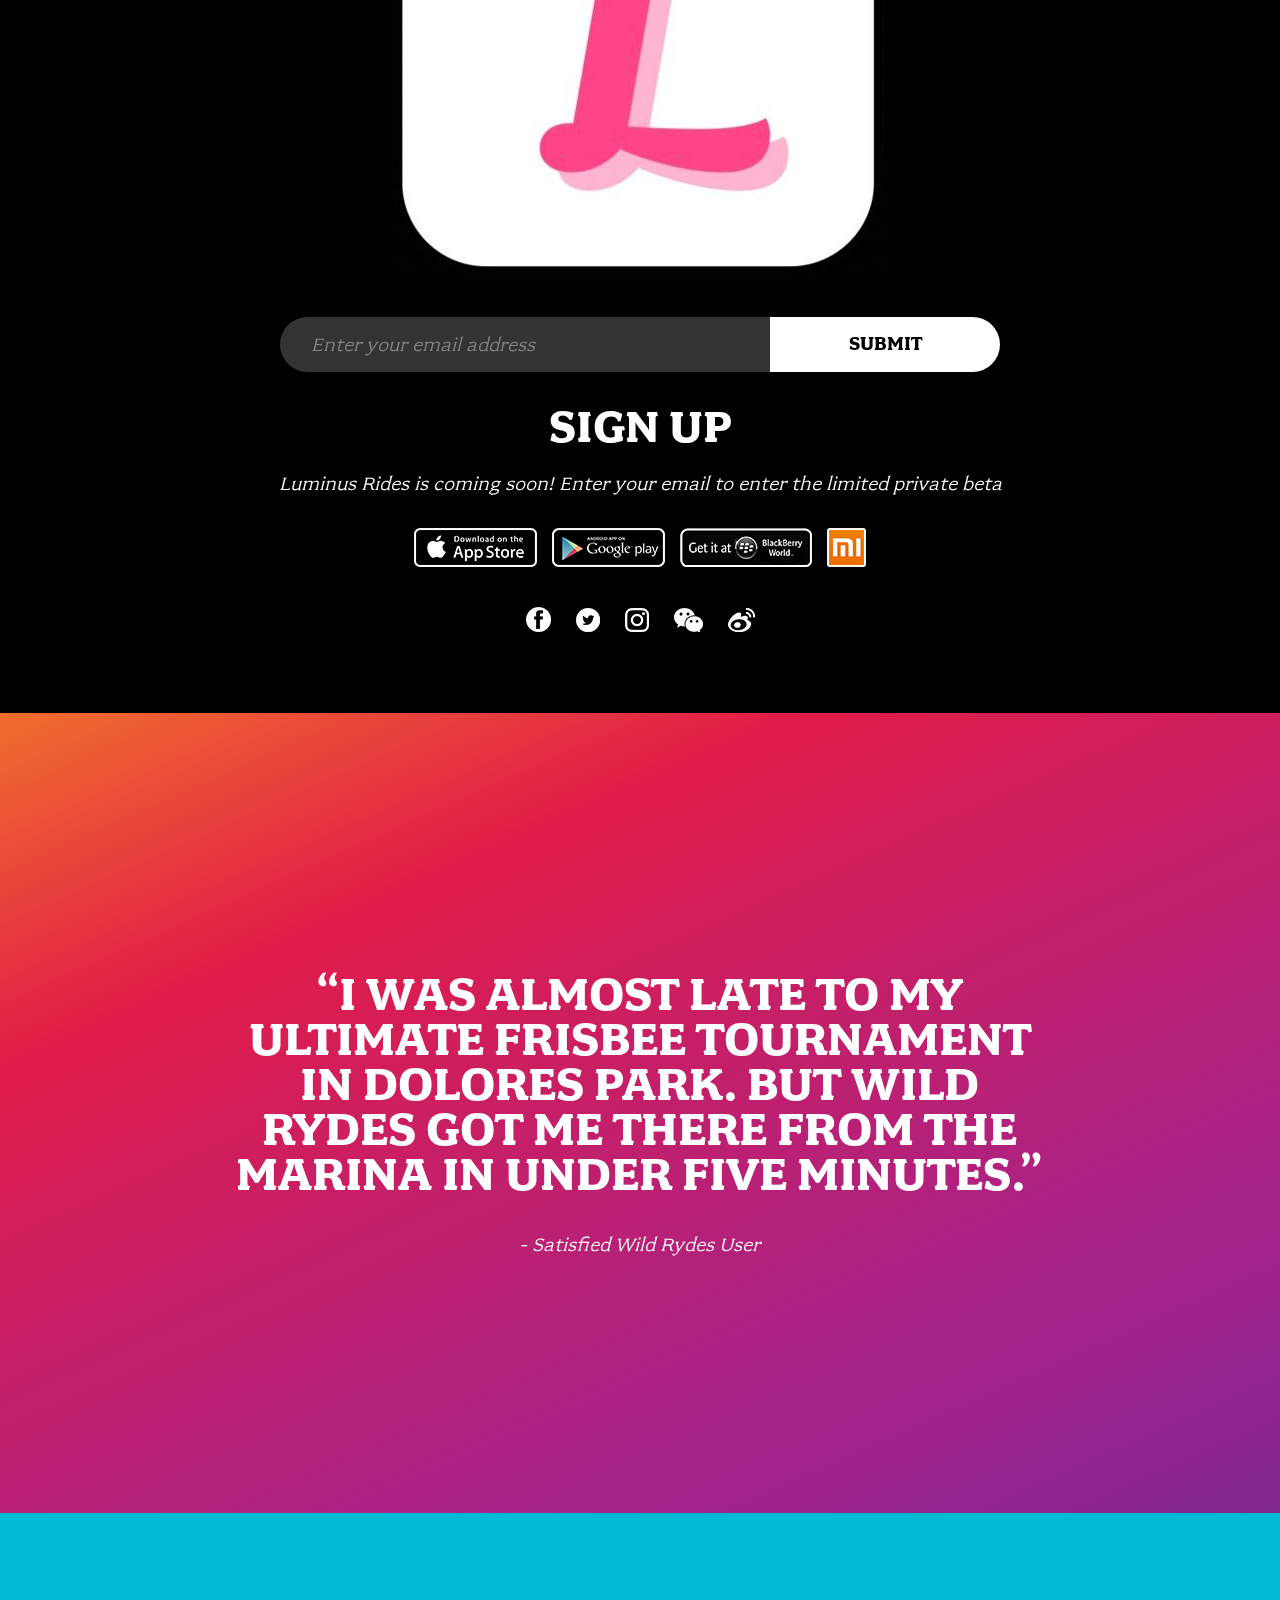
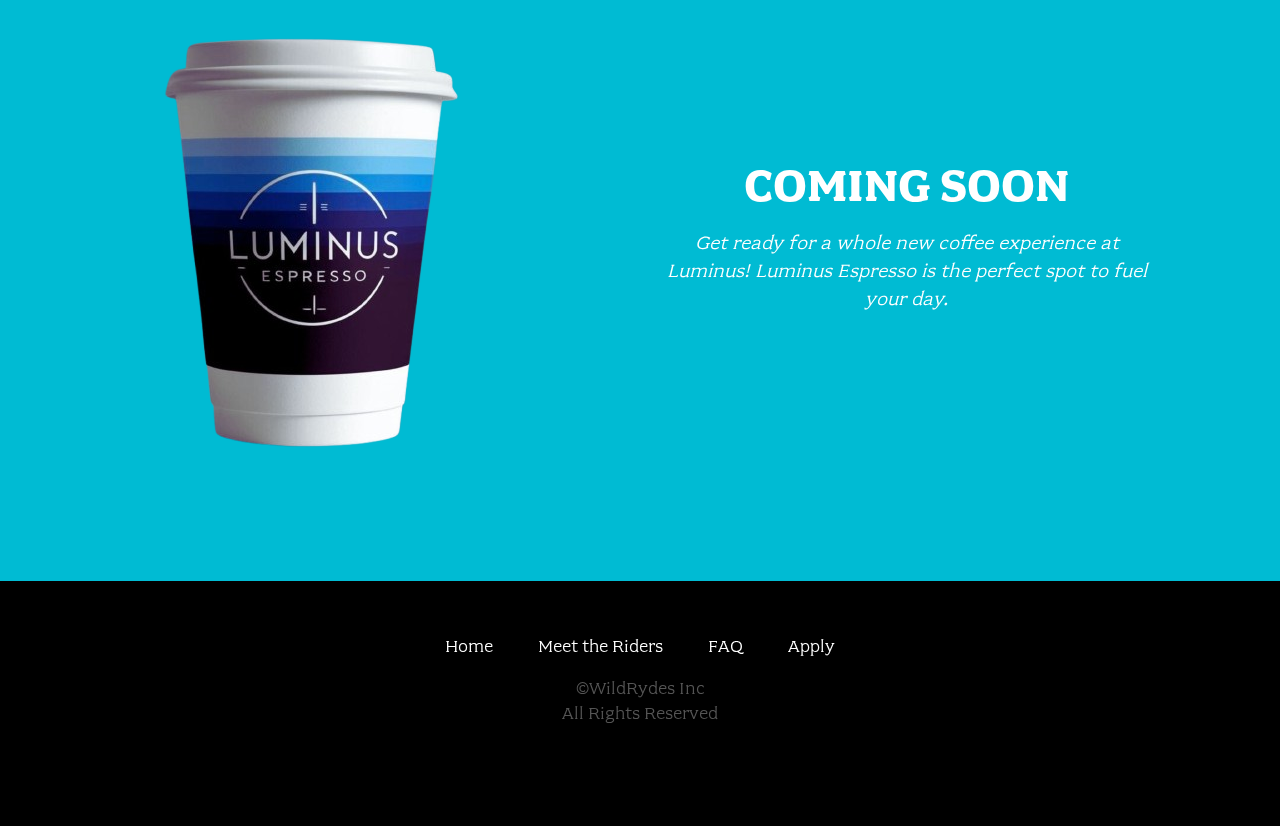
==== commit c0a10308: "Update index.html" ====
--- a/index.html
+++ b/index.html
@@ -18,7 +18,7 @@
     <nav class="site-nav">
       <ul>
         <li><a href="index.html">Home</a></li>
-        <li><a href="unicorns.html">Meet the Rides</a></li>
+        <li><a href="unicorns.html">Meet the Riders</a></li>
         <li><a href="investors.html">Investors &amp; Board of Directors</a></li>
         <li><a href="faq.html">FAQ</a></li>
         <li><a href="apply.html">Apply</a></li>
@@ -137,8 +137,7 @@
       <nav class="footer-nav">
         <ul>
           <li><a href="index.html">Home</a></li>
-          <li><a href="unicorns.html">Meet the Unicorns</a></li>
-          <li><a href="investors.html">Investors & Board of Directors</a></li>
+          <li><a href="unicorns.html">Meet the Riders</a></li>
           <li><a href="faq.html">FAQ</a></li>
           <li><a href="apply.html">Apply</a></li>
         </ul>
--- a/css/main.css
+++ b/css/main.css
@@ -1 +1 @@
-/*! normalize.css v4.2.0 | MIT License | github.com/necolas/normalize.css */html{font-family:sans-serif;line-height:1.15;-ms-text-size-adjust:100%;-webkit-text-size-adjust:100%}body{margin:0}article,aside,footer,header,nav,section{display:block}h1{font-size:2em;margin:.67em 0}figcaption,figure,main{display:block}figure{margin:1em 40px}hr{box-sizing:content-box;height:0;overflow:visible}pre{font-family:monospace,monospace;font-size:1em}a{background-color:transparent;-webkit-text-decoration-skip:objects}a:active,a:hover{outline-width:0}abbr[title]{border-bottom:none;text-decoration:underline;text-decoration:underline dotted}b,strong{font-weight:inherit;font-weight:bolder}code,kbd,samp{font-family:monospace,monospace;font-size:1em}dfn{font-style:italic}mark{background-color:#ff0;color:#000}small{font-size:80%}sub,sup{font-size:75%;line-height:0;position:relative;vertical-align:baseline}sub{bottom:-.25em}sup{top:-.5em}audio,video{display:inline-block}audio:not([controls]){display:none;height:0}img{border-style:none}svg:not(:root){overflow:hidden}button,input,optgroup,select,textarea{font:inherit;margin:0}optgroup{font-weight:700}button,input{overflow:visible}button,select{text-transform:none}[type=reset],[type=submit],button,html [type=button]{-webkit-appearance:button;cursor:pointer}[type=button]::-moz-focus-inner,[type=reset]::-moz-focus-inner,[type=submit]::-moz-focus-inner,button::-moz-focus-inner{border-style:none;padding:0}[type=button]:-moz-focusring,[type=reset]:-moz-focusring,[type=submit]:-moz-focusring,button:-moz-focusring{outline:1px dotted ButtonText}fieldset{border:1px solid silver;margin:0 2px;padding:.35em .625em .75em}legend{box-sizing:border-box;color:inherit;display:table;max-width:100%;padding:0;white-space:normal}progress{display:inline-block;vertical-align:baseline}textarea{overflow:auto}[type=checkbox],[type=radio]{box-sizing:border-box;padding:0}[type=number]::-webkit-inner-spin-button,[type=number]::-webkit-outer-spin-button{height:auto}[type=search]{-webkit-appearance:textfield;outline-offset:-2px}[type=search]::-webkit-search-cancel-button,[type=search]::-webkit-search-decoration{-webkit-appearance:none}::-webkit-file-upload-button{-webkit-appearance:button;font:inherit}details,menu{display:block}summary{display:list-item}canvas{display:inline-block}[hidden],template{display:none}.row{max-width:96.875rem;margin-left:auto;margin-right:auto}.row:after,.row:before{content:' ';display:table}.row:after{clear:both}.row.collapse>.column,.row.collapse>.columns{padding-left:0;padding-right:0}.row .row{max-width:none;margin-left:-.625rem;margin-right:-.625rem}@media screen and (min-width:40em){.row .row{margin-left:-.9375rem;margin-right:-.9375rem}}.row .row.collapse{margin-left:0;margin-right:0}.row.expanded{max-width:none}.row.expanded .row{margin-left:auto;margin-right:auto}.column,.columns{width:100%;float:left;padding-left:.625rem;padding-right:.625rem}@media screen and (min-width:40em){.column,.columns{padding-left:.9375rem;padding-right:.9375rem}}.column:last-child:not(:first-child),.columns:last-child:not(:first-child){float:right}.column.end:last-child:last-child,.end.columns:last-child:last-child{float:left}.column.row.row,.row.row.columns{float:none}.row .column.row.row,.row .row.row.columns{padding-left:0;padding-right:0;margin-left:0;margin-right:0}.small-1{width:8.3333333333%}.small-push-1{position:relative;left:8.3333333333%}.small-pull-1{position:relative;left:-8.3333333333%}.small-offset-0{margin-left:0}.small-2{width:16.6666666667%}.small-push-2{position:relative;left:16.6666666667%}.small-pull-2{position:relative;left:-16.6666666667%}.small-offset-1{margin-left:8.3333333333%}.small-3{width:25%}.small-push-3{position:relative;left:25%}.small-pull-3{position:relative;left:-25%}.small-offset-2{margin-left:16.6666666667%}.small-4{width:33.3333333333%}.small-push-4{position:relative;left:33.3333333333%}.small-pull-4{position:relative;left:-33.3333333333%}.small-offset-3{margin-left:25%}.small-5{width:41.6666666667%}.small-push-5{position:relative;left:41.6666666667%}.small-pull-5{position:relative;left:-41.6666666667%}.small-offset-4{margin-left:33.3333333333%}.small-6{width:50%}.small-push-6{position:relative;left:50%}.small-pull-6{position:relative;left:-50%}.small-offset-5{margin-left:41.6666666667%}.small-7{width:58.3333333333%}.small-push-7{position:relative;left:58.3333333333%}.small-pull-7{position:relative;left:-58.3333333333%}.small-offset-6{margin-left:50%}.small-8{width:66.6666666667%}.small-push-8{position:relative;left:66.6666666667%}.small-pull-8{position:relative;left:-66.6666666667%}.small-offset-7{margin-left:58.3333333333%}.small-9{width:75%}.small-push-9{position:relative;left:75%}.small-pull-9{position:relative;left:-75%}.small-offset-8{margin-left:66.6666666667%}.small-10{width:83.3333333333%}.small-push-10{position:relative;left:83.3333333333%}.small-pull-10{position:relative;left:-83.3333333333%}.small-offset-9{margin-left:75%}.small-11{width:91.6666666667%}.small-push-11{position:relative;left:91.6666666667%}.small-pull-11{position:relative;left:-91.6666666667%}.small-offset-10{margin-left:83.3333333333%}.small-12{width:100%}.small-offset-11{margin-left:91.6666666667%}.small-up-1>.column,.small-up-1>.columns{width:100%;float:left}.small-up-1>.column:nth-of-type(1n),.small-up-1>.columns:nth-of-type(1n){clear:none}.small-up-1>.column:nth-of-type(1n+1),.small-up-1>.columns:nth-of-type(1n+1){clear:both}.small-up-1>.column:last-child,.small-up-1>.columns:last-child{float:left}.small-up-2>.column,.small-up-2>.columns{width:50%;float:left}.small-up-2>.column:nth-of-type(1n),.small-up-2>.columns:nth-of-type(1n){clear:none}.small-up-2>.column:nth-of-type(2n+1),.small-up-2>.columns:nth-of-type(2n+1){clear:both}.small-up-2>.column:last-child,.small-up-2>.columns:last-child{float:left}.small-up-3>.column,.small-up-3>.columns{width:33.3333333333%;float:left}.small-up-3>.column:nth-of-type(1n),.small-up-3>.columns:nth-of-type(1n){clear:none}.small-up-3>.column:nth-of-type(3n+1),.small-up-3>.columns:nth-of-type(3n+1){clear:both}.small-up-3>.column:last-child,.small-up-3>.columns:last-child{float:left}.small-up-4>.column,.small-up-4>.columns{width:25%;float:left}.small-up-4>.column:nth-of-type(1n),.small-up-4>.columns:nth-of-type(1n){clear:none}.small-up-4>.column:nth-of-type(4n+1),.small-up-4>.columns:nth-of-type(4n+1){clear:both}.small-up-4>.column:last-child,.small-up-4>.columns:last-child{float:left}.small-up-5>.column,.small-up-5>.columns{width:20%;float:left}.small-up-5>.column:nth-of-type(1n),.small-up-5>.columns:nth-of-type(1n){clear:none}.small-up-5>.column:nth-of-type(5n+1),.small-up-5>.columns:nth-of-type(5n+1){clear:both}.small-up-5>.column:last-child,.small-up-5>.columns:last-child{float:left}.small-up-6>.column,.small-up-6>.columns{width:16.6666666667%;float:left}.small-up-6>.column:nth-of-type(1n),.small-up-6>.columns:nth-of-type(1n){clear:none}.small-up-6>.column:nth-of-type(6n+1),.small-up-6>.columns:nth-of-type(6n+1){clear:both}.small-up-6>.column:last-child,.small-up-6>.columns:last-child{float:left}.small-up-7>.column,.small-up-7>.columns{width:14.2857142857%;float:left}.small-up-7>.column:nth-of-type(1n),.small-up-7>.columns:nth-of-type(1n){clear:none}.small-up-7>.column:nth-of-type(7n+1),.small-up-7>.columns:nth-of-type(7n+1){clear:both}.small-up-7>.column:last-child,.small-up-7>.columns:last-child{float:left}.small-up-8>.column,.small-up-8>.columns{width:12.5%;float:left}.small-up-8>.column:nth-of-type(1n),.small-up-8>.columns:nth-of-type(1n){clear:none}.small-up-8>.column:nth-of-type(8n+1),.small-up-8>.columns:nth-of-type(8n+1){clear:both}.small-up-8>.column:last-child,.small-up-8>.columns:last-child{float:left}.small-collapse>.column,.small-collapse>.columns{padding-left:0;padding-right:0}.expanded.row .small-collapse.row,.small-collapse .row{margin-left:0;margin-right:0}.small-uncollapse>.column,.small-uncollapse>.columns{padding-left:.625rem;padding-right:.625rem}.small-centered{float:none;margin-left:auto;margin-right:auto}.small-pull-0,.small-push-0,.small-uncentered{position:static;margin-left:0;margin-right:0;float:left}@media screen and (min-width:40em){.medium-1{width:8.3333333333%}.medium-push-1{position:relative;left:8.3333333333%}.medium-pull-1{position:relative;left:-8.3333333333%}.medium-offset-0{margin-left:0}.medium-2{width:16.6666666667%}.medium-push-2{position:relative;left:16.6666666667%}.medium-pull-2{position:relative;left:-16.6666666667%}.medium-offset-1{margin-left:8.3333333333%}.medium-3{width:25%}.medium-push-3{position:relative;left:25%}.medium-pull-3{position:relative;left:-25%}.medium-offset-2{margin-left:16.6666666667%}.medium-4{width:33.3333333333%}.medium-push-4{position:relative;left:33.3333333333%}.medium-pull-4{position:relative;left:-33.3333333333%}.medium-offset-3{margin-left:25%}.medium-5{width:41.6666666667%}.medium-push-5{position:relative;left:41.6666666667%}.medium-pull-5{position:relative;left:-41.6666666667%}.medium-offset-4{margin-left:33.3333333333%}.medium-6{width:50%}.medium-push-6{position:relative;left:50%}.medium-pull-6{position:relative;left:-50%}.medium-offset-5{margin-left:41.6666666667%}.medium-7{width:58.3333333333%}.medium-push-7{position:relative;left:58.3333333333%}.medium-pull-7{position:relative;left:-58.3333333333%}.medium-offset-6{margin-left:50%}.medium-8{width:66.6666666667%}.medium-push-8{position:relative;left:66.6666666667%}.medium-pull-8{position:relative;left:-66.6666666667%}.medium-offset-7{margin-left:58.3333333333%}.medium-9{width:75%}.medium-push-9{position:relative;left:75%}.medium-pull-9{position:relative;left:-75%}.medium-offset-8{margin-left:66.6666666667%}.medium-10{width:83.3333333333%}.medium-push-10{position:relative;left:83.3333333333%}.medium-pull-10{position:relative;left:-83.3333333333%}.medium-offset-9{margin-left:75%}.medium-11{width:91.6666666667%}.medium-push-11{position:relative;left:91.6666666667%}.medium-pull-11{position:relative;left:-91.6666666667%}.medium-offset-10{margin-left:83.3333333333%}.medium-12{width:100%}.medium-offset-11{margin-left:91.6666666667%}.medium-up-1>.column,.medium-up-1>.columns{width:100%;float:left}.medium-up-1>.column:nth-of-type(1n),.medium-up-1>.columns:nth-of-type(1n){clear:none}.medium-up-1>.column:nth-of-type(1n+1),.medium-up-1>.columns:nth-of-type(1n+1){clear:both}.medium-up-1>.column:last-child,.medium-up-1>.columns:last-child{float:left}.medium-up-2>.column,.medium-up-2>.columns{width:50%;float:left}.medium-up-2>.column:nth-of-type(1n),.medium-up-2>.columns:nth-of-type(1n){clear:none}.medium-up-2>.column:nth-of-type(2n+1),.medium-up-2>.columns:nth-of-type(2n+1){clear:both}.medium-up-2>.column:last-child,.medium-up-2>.columns:last-child{float:left}.medium-up-3>.column,.medium-up-3>.columns{width:33.3333333333%;float:left}.medium-up-3>.column:nth-of-type(1n),.medium-up-3>.columns:nth-of-type(1n){clear:none}.medium-up-3>.column:nth-of-type(3n+1),.medium-up-3>.columns:nth-of-type(3n+1){clear:both}.medium-up-3>.column:last-child,.medium-up-3>.columns:last-child{float:left}.medium-up-4>.column,.medium-up-4>.columns{width:25%;float:left}.medium-up-4>.column:nth-of-type(1n),.medium-up-4>.columns:nth-of-type(1n){clear:none}.medium-up-4>.column:nth-of-type(4n+1),.medium-up-4>.columns:nth-of-type(4n+1){clear:both}.medium-up-4>.column:last-child,.medium-up-4>.columns:last-child{float:left}.medium-up-5>.column,.medium-up-5>.columns{width:20%;float:left}.medium-up-5>.column:nth-of-type(1n),.medium-up-5>.columns:nth-of-type(1n){clear:none}.medium-up-5>.column:nth-of-type(5n+1),.medium-up-5>.columns:nth-of-type(5n+1){clear:both}.medium-up-5>.column:last-child,.medium-up-5>.columns:last-child{float:left}.medium-up-6>.column,.medium-up-6>.columns{width:16.6666666667%;float:left}.medium-up-6>.column:nth-of-type(1n),.medium-up-6>.columns:nth-of-type(1n){clear:none}.medium-up-6>.column:nth-of-type(6n+1),.medium-up-6>.columns:nth-of-type(6n+1){clear:both}.medium-up-6>.column:last-child,.medium-up-6>.columns:last-child{float:left}.medium-up-7>.column,.medium-up-7>.columns{width:14.2857142857%;float:left}.medium-up-7>.column:nth-of-type(1n),.medium-up-7>.columns:nth-of-type(1n){clear:none}.medium-up-7>.column:nth-of-type(7n+1),.medium-up-7>.columns:nth-of-type(7n+1){clear:both}.medium-up-7>.column:last-child,.medium-up-7>.columns:last-child{float:left}.medium-up-8>.column,.medium-up-8>.columns{width:12.5%;float:left}.medium-up-8>.column:nth-of-type(1n),.medium-up-8>.columns:nth-of-type(1n){clear:none}.medium-up-8>.column:nth-of-type(8n+1),.medium-up-8>.columns:nth-of-type(8n+1){clear:both}.medium-up-8>.column:last-child,.medium-up-8>.columns:last-child{float:left}.medium-collapse>.column,.medium-collapse>.columns{padding-left:0;padding-right:0}.expanded.row .medium-collapse.row,.medium-collapse .row{margin-left:0;margin-right:0}.medium-uncollapse>.column,.medium-uncollapse>.columns{padding-left:.9375rem;padding-right:.9375rem}.medium-centered{float:none;margin-left:auto;margin-right:auto}.medium-pull-0,.medium-push-0,.medium-uncentered{position:static;margin-left:0;margin-right:0;float:left}}@media screen and (min-width:64em){.large-1{width:8.3333333333%}.large-push-1{position:relative;left:8.3333333333%}.large-pull-1{position:relative;left:-8.3333333333%}.large-offset-0{margin-left:0}.large-2{width:16.6666666667%}.large-push-2{position:relative;left:16.6666666667%}.large-pull-2{position:relative;left:-16.6666666667%}.large-offset-1{margin-left:8.3333333333%}.large-3{width:25%}.large-push-3{position:relative;left:25%}.large-pull-3{position:relative;left:-25%}.large-offset-2{margin-left:16.6666666667%}.large-4{width:33.3333333333%}.large-push-4{position:relative;left:33.3333333333%}.large-pull-4{position:relative;left:-33.3333333333%}.large-offset-3{margin-left:25%}.large-5{width:41.6666666667%}.large-push-5{position:relative;left:41.6666666667%}.large-pull-5{position:relative;left:-41.6666666667%}.large-offset-4{margin-left:33.3333333333%}.large-6{width:50%}.large-push-6{position:relative;left:50%}.large-pull-6{position:relative;left:-50%}.large-offset-5{margin-left:41.6666666667%}.large-7{width:58.3333333333%}.large-push-7{position:relative;left:58.3333333333%}.large-pull-7{position:relative;left:-58.3333333333%}.large-offset-6{margin-left:50%}.large-8{width:66.6666666667%}.large-push-8{position:relative;left:66.6666666667%}.large-pull-8{position:relative;left:-66.6666666667%}.large-offset-7{margin-left:58.3333333333%}.large-9{width:75%}.large-push-9{position:relative;left:75%}.large-pull-9{position:relative;left:-75%}.large-offset-8{margin-left:66.6666666667%}.large-10{width:83.3333333333%}.large-push-10{position:relative;left:83.3333333333%}.large-pull-10{position:relative;left:-83.3333333333%}.large-offset-9{margin-left:75%}.large-11{width:91.6666666667%}.large-push-11{position:relative;left:91.6666666667%}.large-pull-11{position:relative;left:-91.6666666667%}.large-offset-10{margin-left:83.3333333333%}.large-12{width:100%}.large-offset-11{margin-left:91.6666666667%}.large-up-1>.column,.large-up-1>.columns{width:100%;float:left}.large-up-1>.column:nth-of-type(1n),.large-up-1>.columns:nth-of-type(1n){clear:none}.large-up-1>.column:nth-of-type(1n+1),.large-up-1>.columns:nth-of-type(1n+1){clear:both}.large-up-1>.column:last-child,.large-up-1>.columns:last-child{float:left}.large-up-2>.column,.large-up-2>.columns{width:50%;float:left}.large-up-2>.column:nth-of-type(1n),.large-up-2>.columns:nth-of-type(1n){clear:none}.large-up-2>.column:nth-of-type(2n+1),.large-up-2>.columns:nth-of-type(2n+1){clear:both}.large-up-2>.column:last-child,.large-up-2>.columns:last-child{float:left}.large-up-3>.column,.large-up-3>.columns{width:33.3333333333%;float:left}.large-up-3>.column:nth-of-type(1n),.large-up-3>.columns:nth-of-type(1n){clear:none}.large-up-3>.column:nth-of-type(3n+1),.large-up-3>.columns:nth-of-type(3n+1){clear:both}.large-up-3>.column:last-child,.large-up-3>.columns:last-child{float:left}.large-up-4>.column,.large-up-4>.columns{width:25%;float:left}.large-up-4>.column:nth-of-type(1n),.large-up-4>.columns:nth-of-type(1n){clear:none}.large-up-4>.column:nth-of-type(4n+1),.large-up-4>.columns:nth-of-type(4n+1){clear:both}.large-up-4>.column:last-child,.large-up-4>.columns:last-child{float:left}.large-up-5>.column,.large-up-5>.columns{width:20%;float:left}.large-up-5>.column:nth-of-type(1n),.large-up-5>.columns:nth-of-type(1n){clear:none}.large-up-5>.column:nth-of-type(5n+1),.large-up-5>.columns:nth-of-type(5n+1){clear:both}.large-up-5>.column:last-child,.large-up-5>.columns:last-child{float:left}.large-up-6>.column,.large-up-6>.columns{width:16.6666666667%;float:left}.large-up-6>.column:nth-of-type(1n),.large-up-6>.columns:nth-of-type(1n){clear:none}.large-up-6>.column:nth-of-type(6n+1),.large-up-6>.columns:nth-of-type(6n+1){clear:both}.large-up-6>.column:last-child,.large-up-6>.columns:last-child{float:left}.large-up-7>.column,.large-up-7>.columns{width:14.2857142857%;float:left}.large-up-7>.column:nth-of-type(1n),.large-up-7>.columns:nth-of-type(1n){clear:none}.large-up-7>.column:nth-of-type(7n+1),.large-up-7>.columns:nth-of-type(7n+1){clear:both}.large-up-7>.column:last-child,.large-up-7>.columns:last-child{float:left}.large-up-8>.column,.large-up-8>.columns{width:12.5%;float:left}.large-up-8>.column:nth-of-type(1n),.large-up-8>.columns:nth-of-type(1n){clear:none}.large-up-8>.column:nth-of-type(8n+1),.large-up-8>.columns:nth-of-type(8n+1){clear:both}.large-up-8>.column:last-child,.large-up-8>.columns:last-child{float:left}.large-collapse>.column,.large-collapse>.columns{padding-left:0;padding-right:0}.expanded.row .large-collapse.row,.large-collapse .row{margin-left:0;margin-right:0}.large-uncollapse>.column,.large-uncollapse>.columns{padding-left:.9375rem;padding-right:.9375rem}.large-centered{float:none;margin-left:auto;margin-right:auto}.large-pull-0,.large-push-0,.large-uncentered{position:static;margin-left:0;margin-right:0;float:left}}@media screen and (min-width:75em){.xlarge-1{width:8.3333333333%}.xlarge-push-1{position:relative;left:8.3333333333%}.xlarge-pull-1{position:relative;left:-8.3333333333%}.xlarge-offset-0{margin-left:0}.xlarge-2{width:16.6666666667%}.xlarge-push-2{position:relative;left:16.6666666667%}.xlarge-pull-2{position:relative;left:-16.6666666667%}.xlarge-offset-1{margin-left:8.3333333333%}.xlarge-3{width:25%}.xlarge-push-3{position:relative;left:25%}.xlarge-pull-3{position:relative;left:-25%}.xlarge-offset-2{margin-left:16.6666666667%}.xlarge-4{width:33.3333333333%}.xlarge-push-4{position:relative;left:33.3333333333%}.xlarge-pull-4{position:relative;left:-33.3333333333%}.xlarge-offset-3{margin-left:25%}.xlarge-5{width:41.6666666667%}.xlarge-push-5{position:relative;left:41.6666666667%}.xlarge-pull-5{position:relative;left:-41.6666666667%}.xlarge-offset-4{margin-left:33.3333333333%}.xlarge-6{width:50%}.xlarge-push-6{position:relative;left:50%}.xlarge-pull-6{position:relative;left:-50%}.xlarge-offset-5{margin-left:41.6666666667%}.xlarge-7{width:58.3333333333%}.xlarge-push-7{position:relative;left:58.3333333333%}.xlarge-pull-7{position:relative;left:-58.3333333333%}.xlarge-offset-6{margin-left:50%}.xlarge-8{width:66.6666666667%}.xlarge-push-8{position:relative;left:66.6666666667%}.xlarge-pull-8{position:relative;left:-66.6666666667%}.xlarge-offset-7{margin-left:58.3333333333%}.xlarge-9{width:75%}.xlarge-push-9{position:relative;left:75%}.xlarge-pull-9{position:relative;left:-75%}.xlarge-offset-8{margin-left:66.6666666667%}.xlarge-10{width:83.3333333333%}.xlarge-push-10{position:relative;left:83.3333333333%}.xlarge-pull-10{position:relative;left:-83.3333333333%}.xlarge-offset-9{margin-left:75%}.xlarge-11{width:91.6666666667%}.xlarge-push-11{position:relative;left:91.6666666667%}.xlarge-pull-11{position:relative;left:-91.6666666667%}.xlarge-offset-10{margin-left:83.3333333333%}.xlarge-12{width:100%}.xlarge-offset-11{margin-left:91.6666666667%}.xlarge-up-1>.column,.xlarge-up-1>.columns{width:100%;float:left}.xlarge-up-1>.column:nth-of-type(1n),.xlarge-up-1>.columns:nth-of-type(1n){clear:none}.xlarge-up-1>.column:nth-of-type(1n+1),.xlarge-up-1>.columns:nth-of-type(1n+1){clear:both}.xlarge-up-1>.column:last-child,.xlarge-up-1>.columns:last-child{float:left}.xlarge-up-2>.column,.xlarge-up-2>.columns{width:50%;float:left}.xlarge-up-2>.column:nth-of-type(1n),.xlarge-up-2>.columns:nth-of-type(1n){clear:none}.xlarge-up-2>.column:nth-of-type(2n+1),.xlarge-up-2>.columns:nth-of-type(2n+1){clear:both}.xlarge-up-2>.column:last-child,.xlarge-up-2>.columns:last-child{float:left}.xlarge-up-3>.column,.xlarge-up-3>.columns{width:33.3333333333%;float:left}.xlarge-up-3>.column:nth-of-type(1n),.xlarge-up-3>.columns:nth-of-type(1n){clear:none}.xlarge-up-3>.column:nth-of-type(3n+1),.xlarge-up-3>.columns:nth-of-type(3n+1){clear:both}.xlarge-up-3>.column:last-child,.xlarge-up-3>.columns:last-child{float:left}.xlarge-up-4>.column,.xlarge-up-4>.columns{width:25%;float:left}.xlarge-up-4>.column:nth-of-type(1n),.xlarge-up-4>.columns:nth-of-type(1n){clear:none}.xlarge-up-4>.column:nth-of-type(4n+1),.xlarge-up-4>.columns:nth-of-type(4n+1){clear:both}.xlarge-up-4>.column:last-child,.xlarge-up-4>.columns:last-child{float:left}.xlarge-up-5>.column,.xlarge-up-5>.columns{width:20%;float:left}.xlarge-up-5>.column:nth-of-type(1n),.xlarge-up-5>.columns:nth-of-type(1n){clear:none}.xlarge-up-5>.column:nth-of-type(5n+1),.xlarge-up-5>.columns:nth-of-type(5n+1){clear:both}.xlarge-up-5>.column:last-child,.xlarge-up-5>.columns:last-child{float:left}.xlarge-up-6>.column,.xlarge-up-6>.columns{width:16.6666666667%;float:left}.xlarge-up-6>.column:nth-of-type(1n),.xlarge-up-6>.columns:nth-of-type(1n){clear:none}.xlarge-up-6>.column:nth-of-type(6n+1),.xlarge-up-6>.columns:nth-of-type(6n+1){clear:both}.xlarge-up-6>.column:last-child,.xlarge-up-6>.columns:last-child{float:left}.xlarge-up-7>.column,.xlarge-up-7>.columns{width:14.2857142857%;float:left}.xlarge-up-7>.column:nth-of-type(1n),.xlarge-up-7>.columns:nth-of-type(1n){clear:none}.xlarge-up-7>.column:nth-of-type(7n+1),.xlarge-up-7>.columns:nth-of-type(7n+1){clear:both}.xlarge-up-7>.column:last-child,.xlarge-up-7>.columns:last-child{float:left}.xlarge-up-8>.column,.xlarge-up-8>.columns{width:12.5%;float:left}.xlarge-up-8>.column:nth-of-type(1n),.xlarge-up-8>.columns:nth-of-type(1n){clear:none}.xlarge-up-8>.column:nth-of-type(8n+1),.xlarge-up-8>.columns:nth-of-type(8n+1){clear:both}.xlarge-up-8>.column:last-child,.xlarge-up-8>.columns:last-child{float:left}.xlarge-collapse>.column,.xlarge-collapse>.columns{padding-left:0;padding-right:0}.expanded.row .xlarge-collapse.row,.xlarge-collapse .row{margin-left:0;margin-right:0}.xlarge-uncollapse>.column,.xlarge-uncollapse>.columns{padding-left:.9375rem;padding-right:.9375rem}.xlarge-centered{float:none;margin-left:auto;margin-right:auto}.xlarge-pull-0,.xlarge-push-0,.xlarge-uncentered{position:static;margin-left:0;margin-right:0;float:left}}@media screen and (min-width:90em){.xxlarge-1{width:8.3333333333%}.xxlarge-push-1{position:relative;left:8.3333333333%}.xxlarge-pull-1{position:relative;left:-8.3333333333%}.xxlarge-offset-0{margin-left:0}.xxlarge-2{width:16.6666666667%}.xxlarge-push-2{position:relative;left:16.6666666667%}.xxlarge-pull-2{position:relative;left:-16.6666666667%}.xxlarge-offset-1{margin-left:8.3333333333%}.xxlarge-3{width:25%}.xxlarge-push-3{position:relative;left:25%}.xxlarge-pull-3{position:relative;left:-25%}.xxlarge-offset-2{margin-left:16.6666666667%}.xxlarge-4{width:33.3333333333%}.xxlarge-push-4{position:relative;left:33.3333333333%}.xxlarge-pull-4{position:relative;left:-33.3333333333%}.xxlarge-offset-3{margin-left:25%}.xxlarge-5{width:41.6666666667%}.xxlarge-push-5{position:relative;left:41.6666666667%}.xxlarge-pull-5{position:relative;left:-41.6666666667%}.xxlarge-offset-4{margin-left:33.3333333333%}.xxlarge-6{width:50%}.xxlarge-push-6{position:relative;left:50%}.xxlarge-pull-6{position:relative;left:-50%}.xxlarge-offset-5{margin-left:41.6666666667%}.xxlarge-7{width:58.3333333333%}.xxlarge-push-7{position:relative;left:58.3333333333%}.xxlarge-pull-7{position:relative;left:-58.3333333333%}.xxlarge-offset-6{margin-left:50%}.xxlarge-8{width:66.6666666667%}.xxlarge-push-8{position:relative;left:66.6666666667%}.xxlarge-pull-8{position:relative;left:-66.6666666667%}.xxlarge-offset-7{margin-left:58.3333333333%}.xxlarge-9{width:75%}.xxlarge-push-9{position:relative;left:75%}.xxlarge-pull-9{position:relative;left:-75%}.xxlarge-offset-8{margin-left:66.6666666667%}.xxlarge-10{width:83.3333333333%}.xxlarge-push-10{position:relative;left:83.3333333333%}.xxlarge-pull-10{position:relative;left:-83.3333333333%}.xxlarge-offset-9{margin-left:75%}.xxlarge-11{width:91.6666666667%}.xxlarge-push-11{position:relative;left:91.6666666667%}.xxlarge-pull-11{position:relative;left:-91.6666666667%}.xxlarge-offset-10{margin-left:83.3333333333%}.xxlarge-12{width:100%}.xxlarge-offset-11{margin-left:91.6666666667%}.xxlarge-up-1>.column,.xxlarge-up-1>.columns{width:100%;float:left}.xxlarge-up-1>.column:nth-of-type(1n),.xxlarge-up-1>.columns:nth-of-type(1n){clear:none}.xxlarge-up-1>.column:nth-of-type(1n+1),.xxlarge-up-1>.columns:nth-of-type(1n+1){clear:both}.xxlarge-up-1>.column:last-child,.xxlarge-up-1>.columns:last-child{float:left}.xxlarge-up-2>.column,.xxlarge-up-2>.columns{width:50%;float:left}.xxlarge-up-2>.column:nth-of-type(1n),.xxlarge-up-2>.columns:nth-of-type(1n){clear:none}.xxlarge-up-2>.column:nth-of-type(2n+1),.xxlarge-up-2>.columns:nth-of-type(2n+1){clear:both}.xxlarge-up-2>.column:last-child,.xxlarge-up-2>.columns:last-child{float:left}.xxlarge-up-3>.column,.xxlarge-up-3>.columns{width:33.3333333333%;float:left}.xxlarge-up-3>.column:nth-of-type(1n),.xxlarge-up-3>.columns:nth-of-type(1n){clear:none}.xxlarge-up-3>.column:nth-of-type(3n+1),.xxlarge-up-3>.columns:nth-of-type(3n+1){clear:both}.xxlarge-up-3>.column:last-child,.xxlarge-up-3>.columns:last-child{float:left}.xxlarge-up-4>.column,.xxlarge-up-4>.columns{width:25%;float:left}.xxlarge-up-4>.column:nth-of-type(1n),.xxlarge-up-4>.columns:nth-of-type(1n){clear:none}.xxlarge-up-4>.column:nth-of-type(4n+1),.xxlarge-up-4>.columns:nth-of-type(4n+1){clear:both}.xxlarge-up-4>.column:last-child,.xxlarge-up-4>.columns:last-child{float:left}.xxlarge-up-5>.column,.xxlarge-up-5>.columns{width:20%;float:left}.xxlarge-up-5>.column:nth-of-type(1n),.xxlarge-up-5>.columns:nth-of-type(1n){clear:none}.xxlarge-up-5>.column:nth-of-type(5n+1),.xxlarge-up-5>.columns:nth-of-type(5n+1){clear:both}.xxlarge-up-5>.column:last-child,.xxlarge-up-5>.columns:last-child{float:left}.xxlarge-up-6>.column,.xxlarge-up-6>.columns{width:16.6666666667%;float:left}.xxlarge-up-6>.column:nth-of-type(1n),.xxlarge-up-6>.columns:nth-of-type(1n){clear:none}.xxlarge-up-6>.column:nth-of-type(6n+1),.xxlarge-up-6>.columns:nth-of-type(6n+1){clear:both}.xxlarge-up-6>.column:last-child,.xxlarge-up-6>.columns:last-child{float:left}.xxlarge-up-7>.column,.xxlarge-up-7>.columns{width:14.2857142857%;float:left}.xxlarge-up-7>.column:nth-of-type(1n),.xxlarge-up-7>.columns:nth-of-type(1n){clear:none}.xxlarge-up-7>.column:nth-of-type(7n+1),.xxlarge-up-7>.columns:nth-of-type(7n+1){clear:both}.xxlarge-up-7>.column:last-child,.xxlarge-up-7>.columns:last-child{float:left}.xxlarge-up-8>.column,.xxlarge-up-8>.columns{width:12.5%;float:left}.xxlarge-up-8>.column:nth-of-type(1n),.xxlarge-up-8>.columns:nth-of-type(1n){clear:none}.xxlarge-up-8>.column:nth-of-type(8n+1),.xxlarge-up-8>.columns:nth-of-type(8n+1){clear:both}.xxlarge-up-8>.column:last-child,.xxlarge-up-8>.columns:last-child{float:left}.xxlarge-collapse>.column,.xxlarge-collapse>.columns{padding-left:0;padding-right:0}.expanded.row .xxlarge-collapse.row,.xxlarge-collapse .row{margin-left:0;margin-right:0}.xxlarge-uncollapse>.column,.xxlarge-uncollapse>.columns{padding-left:.9375rem;padding-right:.9375rem}.xxlarge-centered{float:none;margin-left:auto;margin-right:auto}.xxlarge-pull-0,.xxlarge-push-0,.xxlarge-uncentered{position:static;margin-left:0;margin-right:0;float:left}}.footer-nav ul,.site-nav ul{margin:0;padding:0;list-style:none}*,:after,:before{box-sizing:border-box}html{line-height:1.4}html.menu-opened{overflow:hidden}body{font-family:fairplex-wide,serif;font-size:125%;-webkit-font-smoothing:antialiased;-moz-osx-font-smoothing:grayscale}h1,h2,h3,h4,h5{line-height:1;margin:0 0 .9375rem;text-transform:uppercase;font-size:1.5rem}@media screen and (min-width:40em){h1,h2,h3,h4,h5{font-size:2.25rem}}@media screen and (min-width:64em){h1,h2,h3,h4,h5{font-size:3rem}}::-webkit-input-placeholder{color:hsla(0,0%,100%,.4);font-style:italic}::-moz-placeholder{color:hsla(0,0%,100%,.4);font-style:italic}:-ms-input-placeholder{color:hsla(0,0%,100%,.4);font-style:italic}a{color:#f50856;text-decoration:none}img{max-width:100%}.content{font-style:italic}.site-nav{background:url(../images/star-pattern.png) 50% hsla(0,0%,100%,.2);-webkit-box-align:center;-ms-flex-align:center;align-items:center;display:-webkit-box;display:-ms-flexbox;display:flex;-webkit-box-pack:center;-ms-flex-pack:center;justify-content:center;text-align:center;position:fixed;top:0;left:0;opacity:0;height:100vh;width:100%;z-index:-1;-webkit-transition:all .2s ease-in-out;transition:all .2s ease-in-out}.menu-opened .site-nav{opacity:1;z-index:100}.site-nav li{margin:.9375rem 0}.site-nav a{color:#000;font-weight:700}.site-nav a:hover{color:#f50856}@media screen and (min-width:40em){.site-nav a{font-size:2.5rem}}@media screen and (min-width:64em){.site-nav a{font-size:3.125rem}}.btn-menu{background:none;width:30px;height:19px;-webkit-appearance:none;-moz-appearance:none;appearance:none;border:none;cursor:pointer;outline:none;position:absolute;padding:0;right:1.25rem;top:1.25rem;z-index:200;text-indent:-999em}.btn-menu span,.btn-menu span:after,.btn-menu span:before{cursor:pointer;width:30px;height:3px}.btn-menu span{display:block;position:relative;background:#fff;-webkit-transition:all 0ms .3s;transition:all 0ms .3s}.btn-menu span:before{bottom:8px;-webkit-transition:bottom .3s cubic-bezier(.23,1,.32,1) .3s,-webkit-transform .3s cubic-bezier(.23,1,.32,1);transition:bottom .3s cubic-bezier(.23,1,.32,1) .3s,-webkit-transform .3s cubic-bezier(.23,1,.32,1);transition:bottom .3s cubic-bezier(.23,1,.32,1) .3s,transform .3s cubic-bezier(.23,1,.32,1);transition:bottom .3s cubic-bezier(.23,1,.32,1) .3s,transform .3s cubic-bezier(.23,1,.32,1),-webkit-transform .3s cubic-bezier(.23,1,.32,1)}.btn-menu span:after,.btn-menu span:before{content:"";position:absolute;left:0;background:#fff}.btn-menu span:after{top:8px;-webkit-transition:top .3s cubic-bezier(.23,1,.32,1) .3s,-webkit-transform .3s cubic-bezier(.23,1,.32,1);transition:top .3s cubic-bezier(.23,1,.32,1) .3s,-webkit-transform .3s cubic-bezier(.23,1,.32,1);transition:top .3s cubic-bezier(.23,1,.32,1) .3s,transform .3s cubic-bezier(.23,1,.32,1);transition:top .3s cubic-bezier(.23,1,.32,1) .3s,transform .3s cubic-bezier(.23,1,.32,1),-webkit-transform .3s cubic-bezier(.23,1,.32,1)}.menu-opened .btn-menu span{background:hsla(0,0%,100%,0)}.menu-opened .btn-menu span:after{background:#000;top:0;-webkit-transform:rotate(45deg);transform:rotate(45deg);-webkit-transition:top .3s cubic-bezier(.23,1,.32,1),-webkit-transform .3s cubic-bezier(.23,1,.32,1) .3s;transition:top .3s cubic-bezier(.23,1,.32,1),-webkit-transform .3s cubic-bezier(.23,1,.32,1) .3s;transition:top .3s cubic-bezier(.23,1,.32,1),transform .3s cubic-bezier(.23,1,.32,1) .3s;transition:top .3s cubic-bezier(.23,1,.32,1),transform .3s cubic-bezier(.23,1,.32,1) .3s,-webkit-transform .3s cubic-bezier(.23,1,.32,1) .3s}.menu-opened .btn-menu span:before{background:#000;bottom:0;-webkit-transform:rotate(-45deg);transform:rotate(-45deg);-webkit-transition:bottom .3s cubic-bezier(.23,1,.32,1),-webkit-transform .3s cubic-bezier(.23,1,.32,1) .3s;transition:bottom .3s cubic-bezier(.23,1,.32,1),-webkit-transform .3s cubic-bezier(.23,1,.32,1) .3s;transition:bottom .3s cubic-bezier(.23,1,.32,1),transform .3s cubic-bezier(.23,1,.32,1) .3s;transition:bottom .3s cubic-bezier(.23,1,.32,1),transform .3s cubic-bezier(.23,1,.32,1) .3s,-webkit-transform .3s cubic-bezier(.23,1,.32,1) .3s}.site-logo{display:block;background:url(../images/wr-logo-white.png) no-repeat;height:3.5rem;width:15.1875rem;text-indent:-999em;margin:0 auto 2.5rem}.site-logo.dark{background:url(../images/wr-logo-black.png) no-repeat}@media screen and (min-width:64em){.site-logo{margin-bottom:6.25rem}}.site-footer{background:#000;padding:2.5rem 0;text-align:center}@media screen and (min-width:40em){.site-footer{padding:3.125rem 0 6.25rem}}.footer-nav{margin-bottom:.9375rem}.footer-nav ul{line-height:1.5}@media screen and (min-width:40em){.footer-nav li{display:inline-block;margin:0 .625rem}}@media screen and (min-width:64em){.footer-nav li{margin:0 1.25rem}}.footer-nav a{color:#fff;font-size:1.125rem}.footer-nav a:hover{color:#f50856}.footer-legal{color:#555;font-size:1.125rem}.page-home .site-header{position:relative}.page-home .site-header .title{background:url(../images/wr-home-top.jpg) no-repeat top;background-size:cover;padding-bottom:70.2753441802%;margin:0;text-indent:-999em;position:relative}@media screen and (min-width:75em){.page-home .site-header .title:after{background:-webkit-linear-gradient(top,transparent,rgba(243,8,85,.85) 99%,rgba(245,8,86,.85));background:linear-gradient(180deg,transparent 0,rgba(243,8,85,.85) 99%,rgba(245,8,86,.85));content:'';height:3.75rem;width:100%;position:absolute;left:0;bottom:0}}.page-home .home-button{-webkit-appearance:none;-moz-appearance:none;appearance:none;background:#fff;border:1px solid transparent;border-radius:1.25rem;color:#f50856;font-size:1.25rem;text-transform:uppercase;padding:.3125rem 1.5625rem;position:absolute;left:50%;bottom:5%;-webkit-transform:translateX(-50%);transform:translateX(-50%);font-weight:700}@media screen and (min-width:40em){.page-home .home-button{bottom:22%}}.home-about{background:#f50856;color:#fff;padding:5rem 0;text-align:center}.home-about-block{margin:2.5rem 0}@media screen and (min-width:64em){.home-about-block{margin:5rem 0 0}}@media screen and (min-width:90em){.home-about-block{max-width:15rem;margin-left:auto;margin-right:auto}}.home-about-block .title{margin:0}.home-about-block .title:before{content:'';display:block;margin:0 auto 1.25rem;height:12.75rem}@media screen and (min-width:64em){.home-about-block .title{font-size:2.375rem}}.home-about-block .content{margin:0}.home-about-block .icon-download:before{background:url(../images/wr-home-block-1.png) no-repeat;width:11rem}.home-about-block .icon-unicorn:before{background:url(../images/wr-home-block-2.png) no-repeat;width:14.75rem}.home-about-block .icon-price:before{background:url(../images/wr-home-block-3.png) no-repeat;width:13.75rem}.home-about-block .icon-success:before{background:url(../images/wr-home-block-4.png) no-repeat;width:14.75rem}.home-story{background:url(../images/wr-home-about.jpg) no-repeat bottom;background-size:cover;color:#fff;text-align:center;padding:5rem 0}@media screen and (min-width:64em){.home-story{height:54.6875rem;display:-webkit-box;display:-ms-flexbox;display:flex;-webkit-box-align:center;-ms-flex-align:center;align-items:center}}@media screen and (min-width:75em){.home-story{height:63.75rem}}.home-sign-up{background:#000;color:#fff;text-align:center;padding:5rem 0}.home-sign-up .icon-w{max-width:50%}@media screen and (min-width:64em){.home-sign-up .icon-w{max-width:100%}}.home-sign-up form{max-width:45rem;margin:1.875rem auto;overflow:hidden}.home-sign-up form input{background:#333;border:1px solid transparent;color:#fff;padding:.3125rem;outline:none;width:100%}@media screen and (min-width:40em){.home-sign-up form input{border-top-left-radius:40px;border-bottom-left-radius:40px;float:left;height:3.4375rem;padding:.3125rem 1.875rem;width:calc(100% - 230px)}}.home-sign-up form button{background:#fff;border:1px solid transparent;color:#000;font-weight:700;text-transform:uppercase;outline:none;width:100%}@media screen and (min-width:40em){.home-sign-up form button{border-top-right-radius:40px;border-bottom-right-radius:40px;float:left;height:3.4375rem;width:14.375rem}}.home-sign-up .apps{margin:1.875rem 0}@media screen and (min-width:40em){.home-sign-up .apps a{margin:0 .3125rem}}.home-sign-up .social a{display:inline-block;text-indent:-999em;height:1.5rem;width:1.5rem;margin:0 .625rem;vertical-align:middle}.home-sign-up .social .icon-fb{background:url(../images/wr-home-facebook.png) no-repeat;height:1.5625rem;width:1.5625rem}.home-sign-up .social .icon-tw{background:url(../images/wr-home-twitter.png) no-repeat}.home-sign-up .social .icon-ig{background:url(../images/wr-home-instagram.png) no-repeat}.home-sign-up .social .icon-wc{background:url(../images/wr-home-wechat.png) no-repeat;width:1.8125rem}.home-sign-up .social .icon-wb{background:url(../images/wr-home-weibo.png) no-repeat;width:1.6875rem}.home-quote{background:url(../images/wr-home-quote.jpg) no-repeat bottom;background-size:cover;color:#fff;text-align:center;padding:5rem 0;line-height:.9}@media screen and (min-width:40em){.home-quote{display:-webkit-box;display:-ms-flexbox;display:flex;-webkit-box-align:center;-ms-flex-align:center;align-items:center}}@media screen and (min-width:64em){.home-quote{height:37.5rem}}@media screen and (min-width:75em){.home-quote{height:50rem}}.home-quote .quote{text-transform:uppercase;font-weight:900;margin-bottom:2.5rem}@media screen and (min-width:40em){.home-quote .quote{font-size:1.875rem}}@media screen and (min-width:64em){.home-quote .quote{font-size:3.125rem}}.home-quote .quoter{font-style:italic}.kraken-callout{background:#00bbd3;color:#fff;text-align:center;padding:5rem 0}@media screen and (min-width:40em){.kraken-callout .row{display:-webkit-box;display:-ms-flexbox;display:flex;-webkit-box-align:center;-ms-flex-align:center;align-items:center}}.kraken-callout img{max-width:80%;margin-bottom:1.25rem}@media screen and (min-width:40em){.kraken-callout img{max-width:100%;margin:0}}.page-unicorns .site-header{background:url(../images/wr-unicorn-header.png) no-repeat top;background-size:cover;text-align:center;padding:1.875rem 0}@media screen and (min-width:64em){.page-unicorns .site-header{min-height:31.25rem}}@media screen and (min-width:90em){.page-unicorns .site-header{min-height:40.625rem}}.unicorns-list{margin-top:2.5rem;text-align:center}@media screen and (min-width:64em){.unicorns-list{margin-bottom:3.75rem}}.unicorns-list img{margin-bottom:1.25rem}.unicorns-list .title{margin:0}.unicorns-list .subtitle{font-style:italic}.unicorns-list .subtitle:after{content:'-';display:block}.unicorns-list .content{margin-top:0}.unicorns-list .unicorn{overflow:hidden;margin-bottom:1.875rem}@media screen and (min-width:40em){.unicorns-list .unicorn{display:-webkit-box;display:-ms-flexbox;display:flex;-webkit-box-align:center;-ms-flex-align:center;align-items:center}}.unicorns-list .jimmy .subtitle,.unicorns-list .jimmy .title{color:#f50856}.unicorns-list .henry .subtitle,.unicorns-list .henry .title{color:#00bbd3}.unicorns-list .veronica .subtitle,.unicorns-list .veronica .title{color:#ffc400}.page-investors .top-section{background:url(../images/wr-investors-header.png) no-repeat bottom;background-size:cover;text-align:center;padding:1.875rem 0}@media screen and (min-width:64em){.page-investors .top-section{padding-bottom:3.75rem}}.investors-list{color:#fff;text-align:center}@media screen and (min-width:64em){.investors-list{margin-top:3.75rem}}.investors-list .investor{margin:0 auto 2.5rem;max-width:25rem}@media screen and (min-width:64em){.investors-list .investor{max-width:100%}}.investors-list .title{-webkit-hyphens:auto;-ms-hyphens:auto;hyphens:auto;margin:0}.investors-list .title:before{content:'';display:block;margin:0 auto 1.25rem;height:10.875rem}@media screen and (min-width:40em){.investors-list .title{font-size:1.875rem}}.investors-list .title.pcp:before{background:url(../images/wr-investors-pcp.png) no-repeat 50%;width:8.8125rem}.investors-list .title.awesome:before{background:url(../images/wr-investors-awesome.png) no-repeat 50%;width:7.75rem}.investors-list .title.barn:before{background:url(../images/wr-investors-thebarn.png) no-repeat 50%;width:7.4375rem}.investors-list .subtitle{font-style:italic}.board-directors{background:#000;color:#fff;text-align:center}@media screen and (min-width:64em){.board-directors{padding:1.875rem 0}}.board-directors .block{display:-webkit-box;display:-ms-flexbox;display:flex;-webkit-box-align:center;-ms-flex-align:center;align-items:center;-webkit-box-pack:center;-ms-flex-pack:center;justify-content:center;-webkit-box-orient:vertical;-webkit-box-direction:normal;-ms-flex-direction:column;flex-direction:column;padding:1.25rem;min-height:15.625rem;margin-bottom:.9375rem;background-position:50%;background-repeat:no-repeat;background-size:cover}@media screen and (min-width:64em){.board-directors .block{margin-bottom:1.875rem;min-height:24.375rem}}.board-directors .block:not(.intro){color:#000}.board-directors .block:not(.intro) .title{margin:0 0 .625rem}@media screen and (min-width:40em){.board-directors .block:not(.intro) .title{font-size:1.875rem}}.board-directors .block.one{background-image:url(../images/wr-investors-1.png)}.board-directors .block.two{background-image:url(../images/wr-investors-2.png)}.board-directors .block.three{background-image:url(../images/wr-investors-3.png)}.board-directors .block.four{background-image:url(../images/wr-investors-4.png)}.board-directors .block.five{background-image:url(../images/wr-investors-5.png)}.board-directors .content{margin:0;line-height:1.1}.page-faq .site-header{background:url(../images/wr-faq-header.jpg) no-repeat top;background-size:cover;color:#fff;text-align:center;padding:1.875rem 0}@media screen and (min-width:64em){.page-faq .site-header{min-height:30rem}}@media screen and (min-width:75em){.page-faq .site-header{min-height:34.375rem}}.faq-list{padding:2.5rem 0}@media screen and (min-width:40em){.faq-list{padding:3.75rem 0}}@media screen and (min-width:64em){.faq-list{font-size:1.5rem;padding:5rem 0}}.faq-list dl{margin:0}.faq-list dt{font-weight:700}.faq-list dd{margin:0 0 1.875rem}.page-apply .site-header{background:url(../images/wr-apply-header.png) no-repeat bottom;background-size:cover;color:#fff;text-align:center;padding:1.875rem 0}@media screen and (min-width:64em){.page-apply .site-header{min-height:30rem}}@media screen and (min-width:75em){.page-apply .site-header{min-height:34.375rem}}.page-apply .content{font-style:normal;font-weight:700;padding:2.5rem 0}@media screen and (min-width:64em){.page-apply .content{font-size:1.5rem}}
+/*! normalize.css v4.2.0 | MIT License | github.com/necolas/normalize.css */html{font-family:sans-serif;line-height:1.15;-ms-text-size-adjust:100%;-webkit-text-size-adjust:100%}body{margin:0}article,aside,footer,header,nav,section{display:block}h1{font-size:2em;margin:.67em 0}figcaption,figure,main{display:block}figure{margin:1em 40px}hr{box-sizing:content-box;height:0;overflow:visible}pre{font-family:monospace,monospace;font-size:1em}a{background-color:transparent;-webkit-text-decoration-skip:objects}a:active,a:hover{outline-width:0}abbr[title]{border-bottom:none;text-decoration:underline;text-decoration:underline dotted}b,strong{font-weight:inherit;font-weight:bolder}code,kbd,samp{font-family:monospace,monospace;font-size:1em}dfn{font-style:italic}mark{background-color:#ff0;color:#000}small{font-size:80%}sub,sup{font-size:75%;line-height:0;position:relative;vertical-align:baseline}sub{bottom:-.25em}sup{top:-.5em}audio,video{display:inline-block}audio:not([controls]){display:none;height:0}img{border-style:none}svg:not(:root){overflow:hidden}button,input,optgroup,select,textarea{font:inherit;margin:0}optgroup{font-weight:700}button,input{overflow:visible}button,select{text-transform:none}[type=reset],[type=submit],button,html [type=button]{-webkit-appearance:button;cursor:pointer}[type=button]::-moz-focus-inner,[type=reset]::-moz-focus-inner,[type=submit]::-moz-focus-inner,button::-moz-focus-inner{border-style:none;padding:0}[type=button]:-moz-focusring,[type=reset]:-moz-focusring,[type=submit]:-moz-focusring,button:-moz-focusring{outline:1px dotted ButtonText}fieldset{border:1px solid silver;margin:0 2px;padding:.35em .625em .75em}legend{box-sizing:border-box;color:inherit;display:table;max-width:100%;padding:0;white-space:normal}progress{display:inline-block;vertical-align:baseline}textarea{overflow:auto}[type=checkbox],[type=radio]{box-sizing:border-box;padding:0}[type=number]::-webkit-inner-spin-button,[type=number]::-webkit-outer-spin-button{height:auto}[type=search]{-webkit-appearance:textfield;outline-offset:-2px}[type=search]::-webkit-search-cancel-button,[type=search]::-webkit-search-decoration{-webkit-appearance:none}::-webkit-file-upload-button{-webkit-appearance:button;font:inherit}details,menu{display:block}summary{display:list-item}canvas{display:inline-block}[hidden],template{display:none}.row{max-width:96.875rem;margin-left:auto;margin-right:auto}.row:after,.row:before{content:' ';display:table}.row:after{clear:both}.row.collapse>.column,.row.collapse>.columns{padding-left:0;padding-right:0}.row .row{max-width:none;margin-left:-.625rem;margin-right:-.625rem}@media screen and (min-width:40em){.row .row{margin-left:-.9375rem;margin-right:-.9375rem}}.row .row.collapse{margin-left:0;margin-right:0}.row.expanded{max-width:none}.row.expanded .row{margin-left:auto;margin-right:auto}.column,.columns{width:100%;float:left;padding-left:.625rem;padding-right:.625rem}@media screen and (min-width:40em){.column,.columns{padding-left:.9375rem;padding-right:.9375rem}}.column:last-child:not(:first-child),.columns:last-child:not(:first-child){float:right}.column.end:last-child:last-child,.end.columns:last-child:last-child{float:left}.column.row.row,.row.row.columns{float:none}.row .column.row.row,.row .row.row.columns{padding-left:0;padding-right:0;margin-left:0;margin-right:0}.small-1{width:8.3333333333%}.small-push-1{position:relative;left:8.3333333333%}.small-pull-1{position:relative;left:-8.3333333333%}.small-offset-0{margin-left:0}.small-2{width:16.6666666667%}.small-push-2{position:relative;left:16.6666666667%}.small-pull-2{position:relative;left:-16.6666666667%}.small-offset-1{margin-left:8.3333333333%}.small-3{width:25%}.small-push-3{position:relative;left:25%}.small-pull-3{position:relative;left:-25%}.small-offset-2{margin-left:16.6666666667%}.small-4{width:33.3333333333%}.small-push-4{position:relative;left:33.3333333333%}.small-pull-4{position:relative;left:-33.3333333333%}.small-offset-3{margin-left:25%}.small-5{width:41.6666666667%}.small-push-5{position:relative;left:41.6666666667%}.small-pull-5{position:relative;left:-41.6666666667%}.small-offset-4{margin-left:33.3333333333%}.small-6{width:50%}.small-push-6{position:relative;left:50%}.small-pull-6{position:relative;left:-50%}.small-offset-5{margin-left:41.6666666667%}.small-7{width:58.3333333333%}.small-push-7{position:relative;left:58.3333333333%}.small-pull-7{position:relative;left:-58.3333333333%}.small-offset-6{margin-left:50%}.small-8{width:66.6666666667%}.small-push-8{position:relative;left:66.6666666667%}.small-pull-8{position:relative;left:-66.6666666667%}.small-offset-7{margin-left:58.3333333333%}.small-9{width:75%}.small-push-9{position:relative;left:75%}.small-pull-9{position:relative;left:-75%}.small-offset-8{margin-left:66.6666666667%}.small-10{width:83.3333333333%}.small-push-10{position:relative;left:83.3333333333%}.small-pull-10{position:relative;left:-83.3333333333%}.small-offset-9{margin-left:75%}.small-11{width:91.6666666667%}.small-push-11{position:relative;left:91.6666666667%}.small-pull-11{position:relative;left:-91.6666666667%}.small-offset-10{margin-left:83.3333333333%}.small-12{width:100%}.small-offset-11{margin-left:91.6666666667%}.small-up-1>.column,.small-up-1>.columns{width:100%;float:left}.small-up-1>.column:nth-of-type(1n),.small-up-1>.columns:nth-of-type(1n){clear:none}.small-up-1>.column:nth-of-type(1n+1),.small-up-1>.columns:nth-of-type(1n+1){clear:both}.small-up-1>.column:last-child,.small-up-1>.columns:last-child{float:left}.small-up-2>.column,.small-up-2>.columns{width:50%;float:left}.small-up-2>.column:nth-of-type(1n),.small-up-2>.columns:nth-of-type(1n){clear:none}.small-up-2>.column:nth-of-type(2n+1),.small-up-2>.columns:nth-of-type(2n+1){clear:both}.small-up-2>.column:last-child,.small-up-2>.columns:last-child{float:left}.small-up-3>.column,.small-up-3>.columns{width:33.3333333333%;float:left}.small-up-3>.column:nth-of-type(1n),.small-up-3>.columns:nth-of-type(1n){clear:none}.small-up-3>.column:nth-of-type(3n+1),.small-up-3>.columns:nth-of-type(3n+1){clear:both}.small-up-3>.column:last-child,.small-up-3>.columns:last-child{float:left}.small-up-4>.column,.small-up-4>.columns{width:25%;float:left}.small-up-4>.column:nth-of-type(1n),.small-up-4>.columns:nth-of-type(1n){clear:none}.small-up-4>.column:nth-of-type(4n+1),.small-up-4>.columns:nth-of-type(4n+1){clear:both}.small-up-4>.column:last-child,.small-up-4>.columns:last-child{float:left}.small-up-5>.column,.small-up-5>.columns{width:20%;float:left}.small-up-5>.column:nth-of-type(1n),.small-up-5>.columns:nth-of-type(1n){clear:none}.small-up-5>.column:nth-of-type(5n+1),.small-up-5>.columns:nth-of-type(5n+1){clear:both}.small-up-5>.column:last-child,.small-up-5>.columns:last-child{float:left}.small-up-6>.column,.small-up-6>.columns{width:16.6666666667%;float:left}.small-up-6>.column:nth-of-type(1n),.small-up-6>.columns:nth-of-type(1n){clear:none}.small-up-6>.column:nth-of-type(6n+1),.small-up-6>.columns:nth-of-type(6n+1){clear:both}.small-up-6>.column:last-child,.small-up-6>.columns:last-child{float:left}.small-up-7>.column,.small-up-7>.columns{width:14.2857142857%;float:left}.small-up-7>.column:nth-of-type(1n),.small-up-7>.columns:nth-of-type(1n){clear:none}.small-up-7>.column:nth-of-type(7n+1),.small-up-7>.columns:nth-of-type(7n+1){clear:both}.small-up-7>.column:last-child,.small-up-7>.columns:last-child{float:left}.small-up-8>.column,.small-up-8>.columns{width:12.5%;float:left}.small-up-8>.column:nth-of-type(1n),.small-up-8>.columns:nth-of-type(1n){clear:none}.small-up-8>.column:nth-of-type(8n+1),.small-up-8>.columns:nth-of-type(8n+1){clear:both}.small-up-8>.column:last-child,.small-up-8>.columns:last-child{float:left}.small-collapse>.column,.small-collapse>.columns{padding-left:0;padding-right:0}.expanded.row .small-collapse.row,.small-collapse .row{margin-left:0;margin-right:0}.small-uncollapse>.column,.small-uncollapse>.columns{padding-left:.625rem;padding-right:.625rem}.small-centered{float:none;margin-left:auto;margin-right:auto}.small-pull-0,.small-push-0,.small-uncentered{position:static;margin-left:0;margin-right:0;float:left}@media screen and (min-width:40em){.medium-1{width:8.3333333333%}.medium-push-1{position:relative;left:8.3333333333%}.medium-pull-1{position:relative;left:-8.3333333333%}.medium-offset-0{margin-left:0}.medium-2{width:16.6666666667%}.medium-push-2{position:relative;left:16.6666666667%}.medium-pull-2{position:relative;left:-16.6666666667%}.medium-offset-1{margin-left:8.3333333333%}.medium-3{width:25%}.medium-push-3{position:relative;left:25%}.medium-pull-3{position:relative;left:-25%}.medium-offset-2{margin-left:16.6666666667%}.medium-4{width:33.3333333333%}.medium-push-4{position:relative;left:33.3333333333%}.medium-pull-4{position:relative;left:-33.3333333333%}.medium-offset-3{margin-left:25%}.medium-5{width:41.6666666667%}.medium-push-5{position:relative;left:41.6666666667%}.medium-pull-5{position:relative;left:-41.6666666667%}.medium-offset-4{margin-left:33.3333333333%}.medium-6{width:50%}.medium-push-6{position:relative;left:50%}.medium-pull-6{position:relative;left:-50%}.medium-offset-5{margin-left:41.6666666667%}.medium-7{width:58.3333333333%}.medium-push-7{position:relative;left:58.3333333333%}.medium-pull-7{position:relative;left:-58.3333333333%}.medium-offset-6{margin-left:50%}.medium-8{width:66.6666666667%}.medium-push-8{position:relative;left:66.6666666667%}.medium-pull-8{position:relative;left:-66.6666666667%}.medium-offset-7{margin-left:58.3333333333%}.medium-9{width:75%}.medium-push-9{position:relative;left:75%}.medium-pull-9{position:relative;left:-75%}.medium-offset-8{margin-left:66.6666666667%}.medium-10{width:83.3333333333%}.medium-push-10{position:relative;left:83.3333333333%}.medium-pull-10{position:relative;left:-83.3333333333%}.medium-offset-9{margin-left:75%}.medium-11{width:91.6666666667%}.medium-push-11{position:relative;left:91.6666666667%}.medium-pull-11{position:relative;left:-91.6666666667%}.medium-offset-10{margin-left:83.3333333333%}.medium-12{width:100%}.medium-offset-11{margin-left:91.6666666667%}.medium-up-1>.column,.medium-up-1>.columns{width:100%;float:left}.medium-up-1>.column:nth-of-type(1n),.medium-up-1>.columns:nth-of-type(1n){clear:none}.medium-up-1>.column:nth-of-type(1n+1),.medium-up-1>.columns:nth-of-type(1n+1){clear:both}.medium-up-1>.column:last-child,.medium-up-1>.columns:last-child{float:left}.medium-up-2>.column,.medium-up-2>.columns{width:50%;float:left}.medium-up-2>.column:nth-of-type(1n),.medium-up-2>.columns:nth-of-type(1n){clear:none}.medium-up-2>.column:nth-of-type(2n+1),.medium-up-2>.columns:nth-of-type(2n+1){clear:both}.medium-up-2>.column:last-child,.medium-up-2>.columns:last-child{float:left}.medium-up-3>.column,.medium-up-3>.columns{width:33.3333333333%;float:left}.medium-up-3>.column:nth-of-type(1n),.medium-up-3>.columns:nth-of-type(1n){clear:none}.medium-up-3>.column:nth-of-type(3n+1),.medium-up-3>.columns:nth-of-type(3n+1){clear:both}.medium-up-3>.column:last-child,.medium-up-3>.columns:last-child{float:left}.medium-up-4>.column,.medium-up-4>.columns{width:25%;float:left}.medium-up-4>.column:nth-of-type(1n),.medium-up-4>.columns:nth-of-type(1n){clear:none}.medium-up-4>.column:nth-of-type(4n+1),.medium-up-4>.columns:nth-of-type(4n+1){clear:both}.medium-up-4>.column:last-child,.medium-up-4>.columns:last-child{float:left}.medium-up-5>.column,.medium-up-5>.columns{width:20%;float:left}.medium-up-5>.column:nth-of-type(1n),.medium-up-5>.columns:nth-of-type(1n){clear:none}.medium-up-5>.column:nth-of-type(5n+1),.medium-up-5>.columns:nth-of-type(5n+1){clear:both}.medium-up-5>.column:last-child,.medium-up-5>.columns:last-child{float:left}.medium-up-6>.column,.medium-up-6>.columns{width:16.6666666667%;float:left}.medium-up-6>.column:nth-of-type(1n),.medium-up-6>.columns:nth-of-type(1n){clear:none}.medium-up-6>.column:nth-of-type(6n+1),.medium-up-6>.columns:nth-of-type(6n+1){clear:both}.medium-up-6>.column:last-child,.medium-up-6>.columns:last-child{float:left}.medium-up-7>.column,.medium-up-7>.columns{width:14.2857142857%;float:left}.medium-up-7>.column:nth-of-type(1n),.medium-up-7>.columns:nth-of-type(1n){clear:none}.medium-up-7>.column:nth-of-type(7n+1),.medium-up-7>.columns:nth-of-type(7n+1){clear:both}.medium-up-7>.column:last-child,.medium-up-7>.columns:last-child{float:left}.medium-up-8>.column,.medium-up-8>.columns{width:12.5%;float:left}.medium-up-8>.column:nth-of-type(1n),.medium-up-8>.columns:nth-of-type(1n){clear:none}.medium-up-8>.column:nth-of-type(8n+1),.medium-up-8>.columns:nth-of-type(8n+1){clear:both}.medium-up-8>.column:last-child,.medium-up-8>.columns:last-child{float:left}.medium-collapse>.column,.medium-collapse>.columns{padding-left:0;padding-right:0}.expanded.row .medium-collapse.row,.medium-collapse .row{margin-left:0;margin-right:0}.medium-uncollapse>.column,.medium-uncollapse>.columns{padding-left:.9375rem;padding-right:.9375rem}.medium-centered{float:none;margin-left:auto;margin-right:auto}.medium-pull-0,.medium-push-0,.medium-uncentered{position:static;margin-left:0;margin-right:0;float:left}}@media screen and (min-width:64em){.large-1{width:8.3333333333%}.large-push-1{position:relative;left:8.3333333333%}.large-pull-1{position:relative;left:-8.3333333333%}.large-offset-0{margin-left:0}.large-2{width:16.6666666667%}.large-push-2{position:relative;left:16.6666666667%}.large-pull-2{position:relative;left:-16.6666666667%}.large-offset-1{margin-left:8.3333333333%}.large-3{width:25%}.large-push-3{position:relative;left:25%}.large-pull-3{position:relative;left:-25%}.large-offset-2{margin-left:16.6666666667%}.large-4{width:33.3333333333%}.large-push-4{position:relative;left:33.3333333333%}.large-pull-4{position:relative;left:-33.3333333333%}.large-offset-3{margin-left:25%}.large-5{width:41.6666666667%}.large-push-5{position:relative;left:41.6666666667%}.large-pull-5{position:relative;left:-41.6666666667%}.large-offset-4{margin-left:33.3333333333%}.large-6{width:50%}.large-push-6{position:relative;left:50%}.large-pull-6{position:relative;left:-50%}.large-offset-5{margin-left:41.6666666667%}.large-7{width:58.3333333333%}.large-push-7{position:relative;left:58.3333333333%}.large-pull-7{position:relative;left:-58.3333333333%}.large-offset-6{margin-left:50%}.large-8{width:66.6666666667%}.large-push-8{position:relative;left:66.6666666667%}.large-pull-8{position:relative;left:-66.6666666667%}.large-offset-7{margin-left:58.3333333333%}.large-9{width:75%}.large-push-9{position:relative;left:75%}.large-pull-9{position:relative;left:-75%}.large-offset-8{margin-left:66.6666666667%}.large-10{width:83.3333333333%}.large-push-10{position:relative;left:83.3333333333%}.large-pull-10{position:relative;left:-83.3333333333%}.large-offset-9{margin-left:75%}.large-11{width:91.6666666667%}.large-push-11{position:relative;left:91.6666666667%}.large-pull-11{position:relative;left:-91.6666666667%}.large-offset-10{margin-left:83.3333333333%}.large-12{width:100%}.large-offset-11{margin-left:91.6666666667%}.large-up-1>.column,.large-up-1>.columns{width:100%;float:left}.large-up-1>.column:nth-of-type(1n),.large-up-1>.columns:nth-of-type(1n){clear:none}.large-up-1>.column:nth-of-type(1n+1),.large-up-1>.columns:nth-of-type(1n+1){clear:both}.large-up-1>.column:last-child,.large-up-1>.columns:last-child{float:left}.large-up-2>.column,.large-up-2>.columns{width:50%;float:left}.large-up-2>.column:nth-of-type(1n),.large-up-2>.columns:nth-of-type(1n){clear:none}.large-up-2>.column:nth-of-type(2n+1),.large-up-2>.columns:nth-of-type(2n+1){clear:both}.large-up-2>.column:last-child,.large-up-2>.columns:last-child{float:left}.large-up-3>.column,.large-up-3>.columns{width:33.3333333333%;float:left}.large-up-3>.column:nth-of-type(1n),.large-up-3>.columns:nth-of-type(1n){clear:none}.large-up-3>.column:nth-of-type(3n+1),.large-up-3>.columns:nth-of-type(3n+1){clear:both}.large-up-3>.column:last-child,.large-up-3>.columns:last-child{float:left}.large-up-4>.column,.large-up-4>.columns{width:25%;float:left}.large-up-4>.column:nth-of-type(1n),.large-up-4>.columns:nth-of-type(1n){clear:none}.large-up-4>.column:nth-of-type(4n+1),.large-up-4>.columns:nth-of-type(4n+1){clear:both}.large-up-4>.column:last-child,.large-up-4>.columns:last-child{float:left}.large-up-5>.column,.large-up-5>.columns{width:20%;float:left}.large-up-5>.column:nth-of-type(1n),.large-up-5>.columns:nth-of-type(1n){clear:none}.large-up-5>.column:nth-of-type(5n+1),.large-up-5>.columns:nth-of-type(5n+1){clear:both}.large-up-5>.column:last-child,.large-up-5>.columns:last-child{float:left}.large-up-6>.column,.large-up-6>.columns{width:16.6666666667%;float:left}.large-up-6>.column:nth-of-type(1n),.large-up-6>.columns:nth-of-type(1n){clear:none}.large-up-6>.column:nth-of-type(6n+1),.large-up-6>.columns:nth-of-type(6n+1){clear:both}.large-up-6>.column:last-child,.large-up-6>.columns:last-child{float:left}.large-up-7>.column,.large-up-7>.columns{width:14.2857142857%;float:left}.large-up-7>.column:nth-of-type(1n),.large-up-7>.columns:nth-of-type(1n){clear:none}.large-up-7>.column:nth-of-type(7n+1),.large-up-7>.columns:nth-of-type(7n+1){clear:both}.large-up-7>.column:last-child,.large-up-7>.columns:last-child{float:left}.large-up-8>.column,.large-up-8>.columns{width:12.5%;float:left}.large-up-8>.column:nth-of-type(1n),.large-up-8>.columns:nth-of-type(1n){clear:none}.large-up-8>.column:nth-of-type(8n+1),.large-up-8>.columns:nth-of-type(8n+1){clear:both}.large-up-8>.column:last-child,.large-up-8>.columns:last-child{float:left}.large-collapse>.column,.large-collapse>.columns{padding-left:0;padding-right:0}.expanded.row .large-collapse.row,.large-collapse .row{margin-left:0;margin-right:0}.large-uncollapse>.column,.large-uncollapse>.columns{padding-left:.9375rem;padding-right:.9375rem}.large-centered{float:none;margin-left:auto;margin-right:auto}.large-pull-0,.large-push-0,.large-uncentered{position:static;margin-left:0;margin-right:0;float:left}}@media screen and (min-width:75em){.xlarge-1{width:8.3333333333%}.xlarge-push-1{position:relative;left:8.3333333333%}.xlarge-pull-1{position:relative;left:-8.3333333333%}.xlarge-offset-0{margin-left:0}.xlarge-2{width:16.6666666667%}.xlarge-push-2{position:relative;left:16.6666666667%}.xlarge-pull-2{position:relative;left:-16.6666666667%}.xlarge-offset-1{margin-left:8.3333333333%}.xlarge-3{width:25%}.xlarge-push-3{position:relative;left:25%}.xlarge-pull-3{position:relative;left:-25%}.xlarge-offset-2{margin-left:16.6666666667%}.xlarge-4{width:33.3333333333%}.xlarge-push-4{position:relative;left:33.3333333333%}.xlarge-pull-4{position:relative;left:-33.3333333333%}.xlarge-offset-3{margin-left:25%}.xlarge-5{width:41.6666666667%}.xlarge-push-5{position:relative;left:41.6666666667%}.xlarge-pull-5{position:relative;left:-41.6666666667%}.xlarge-offset-4{margin-left:33.3333333333%}.xlarge-6{width:50%}.xlarge-push-6{position:relative;left:50%}.xlarge-pull-6{position:relative;left:-50%}.xlarge-offset-5{margin-left:41.6666666667%}.xlarge-7{width:58.3333333333%}.xlarge-push-7{position:relative;left:58.3333333333%}.xlarge-pull-7{position:relative;left:-58.3333333333%}.xlarge-offset-6{margin-left:50%}.xlarge-8{width:66.6666666667%}.xlarge-push-8{position:relative;left:66.6666666667%}.xlarge-pull-8{position:relative;left:-66.6666666667%}.xlarge-offset-7{margin-left:58.3333333333%}.xlarge-9{width:75%}.xlarge-push-9{position:relative;left:75%}.xlarge-pull-9{position:relative;left:-75%}.xlarge-offset-8{margin-left:66.6666666667%}.xlarge-10{width:83.3333333333%}.xlarge-push-10{position:relative;left:83.3333333333%}.xlarge-pull-10{position:relative;left:-83.3333333333%}.xlarge-offset-9{margin-left:75%}.xlarge-11{width:91.6666666667%}.xlarge-push-11{position:relative;left:91.6666666667%}.xlarge-pull-11{position:relative;left:-91.6666666667%}.xlarge-offset-10{margin-left:83.3333333333%}.xlarge-12{width:100%}.xlarge-offset-11{margin-left:91.6666666667%}.xlarge-up-1>.column,.xlarge-up-1>.columns{width:100%;float:left}.xlarge-up-1>.column:nth-of-type(1n),.xlarge-up-1>.columns:nth-of-type(1n){clear:none}.xlarge-up-1>.column:nth-of-type(1n+1),.xlarge-up-1>.columns:nth-of-type(1n+1){clear:both}.xlarge-up-1>.column:last-child,.xlarge-up-1>.columns:last-child{float:left}.xlarge-up-2>.column,.xlarge-up-2>.columns{width:50%;float:left}.xlarge-up-2>.column:nth-of-type(1n),.xlarge-up-2>.columns:nth-of-type(1n){clear:none}.xlarge-up-2>.column:nth-of-type(2n+1),.xlarge-up-2>.columns:nth-of-type(2n+1){clear:both}.xlarge-up-2>.column:last-child,.xlarge-up-2>.columns:last-child{float:left}.xlarge-up-3>.column,.xlarge-up-3>.columns{width:33.3333333333%;float:left}.xlarge-up-3>.column:nth-of-type(1n),.xlarge-up-3>.columns:nth-of-type(1n){clear:none}.xlarge-up-3>.column:nth-of-type(3n+1),.xlarge-up-3>.columns:nth-of-type(3n+1){clear:both}.xlarge-up-3>.column:last-child,.xlarge-up-3>.columns:last-child{float:left}.xlarge-up-4>.column,.xlarge-up-4>.columns{width:25%;float:left}.xlarge-up-4>.column:nth-of-type(1n),.xlarge-up-4>.columns:nth-of-type(1n){clear:none}.xlarge-up-4>.column:nth-of-type(4n+1),.xlarge-up-4>.columns:nth-of-type(4n+1){clear:both}.xlarge-up-4>.column:last-child,.xlarge-up-4>.columns:last-child{float:left}.xlarge-up-5>.column,.xlarge-up-5>.columns{width:20%;float:left}.xlarge-up-5>.column:nth-of-type(1n),.xlarge-up-5>.columns:nth-of-type(1n){clear:none}.xlarge-up-5>.column:nth-of-type(5n+1),.xlarge-up-5>.columns:nth-of-type(5n+1){clear:both}.xlarge-up-5>.column:last-child,.xlarge-up-5>.columns:last-child{float:left}.xlarge-up-6>.column,.xlarge-up-6>.columns{width:16.6666666667%;float:left}.xlarge-up-6>.column:nth-of-type(1n),.xlarge-up-6>.columns:nth-of-type(1n){clear:none}.xlarge-up-6>.column:nth-of-type(6n+1),.xlarge-up-6>.columns:nth-of-type(6n+1){clear:both}.xlarge-up-6>.column:last-child,.xlarge-up-6>.columns:last-child{float:left}.xlarge-up-7>.column,.xlarge-up-7>.columns{width:14.2857142857%;float:left}.xlarge-up-7>.column:nth-of-type(1n),.xlarge-up-7>.columns:nth-of-type(1n){clear:none}.xlarge-up-7>.column:nth-of-type(7n+1),.xlarge-up-7>.columns:nth-of-type(7n+1){clear:both}.xlarge-up-7>.column:last-child,.xlarge-up-7>.columns:last-child{float:left}.xlarge-up-8>.column,.xlarge-up-8>.columns{width:12.5%;float:left}.xlarge-up-8>.column:nth-of-type(1n),.xlarge-up-8>.columns:nth-of-type(1n){clear:none}.xlarge-up-8>.column:nth-of-type(8n+1),.xlarge-up-8>.columns:nth-of-type(8n+1){clear:both}.xlarge-up-8>.column:last-child,.xlarge-up-8>.columns:last-child{float:left}.xlarge-collapse>.column,.xlarge-collapse>.columns{padding-left:0;padding-right:0}.expanded.row .xlarge-collapse.row,.xlarge-collapse .row{margin-left:0;margin-right:0}.xlarge-uncollapse>.column,.xlarge-uncollapse>.columns{padding-left:.9375rem;padding-right:.9375rem}.xlarge-centered{float:none;margin-left:auto;margin-right:auto}.xlarge-pull-0,.xlarge-push-0,.xlarge-uncentered{position:static;margin-left:0;margin-right:0;float:left}}@media screen and (min-width:90em){.xxlarge-1{width:8.3333333333%}.xxlarge-push-1{position:relative;left:8.3333333333%}.xxlarge-pull-1{position:relative;left:-8.3333333333%}.xxlarge-offset-0{margin-left:0}.xxlarge-2{width:16.6666666667%}.xxlarge-push-2{position:relative;left:16.6666666667%}.xxlarge-pull-2{position:relative;left:-16.6666666667%}.xxlarge-offset-1{margin-left:8.3333333333%}.xxlarge-3{width:25%}.xxlarge-push-3{position:relative;left:25%}.xxlarge-pull-3{position:relative;left:-25%}.xxlarge-offset-2{margin-left:16.6666666667%}.xxlarge-4{width:33.3333333333%}.xxlarge-push-4{position:relative;left:33.3333333333%}.xxlarge-pull-4{position:relative;left:-33.3333333333%}.xxlarge-offset-3{margin-left:25%}.xxlarge-5{width:41.6666666667%}.xxlarge-push-5{position:relative;left:41.6666666667%}.xxlarge-pull-5{position:relative;left:-41.6666666667%}.xxlarge-offset-4{margin-left:33.3333333333%}.xxlarge-6{width:50%}.xxlarge-push-6{position:relative;left:50%}.xxlarge-pull-6{position:relative;left:-50%}.xxlarge-offset-5{margin-left:41.6666666667%}.xxlarge-7{width:58.3333333333%}.xxlarge-push-7{position:relative;left:58.3333333333%}.xxlarge-pull-7{position:relative;left:-58.3333333333%}.xxlarge-offset-6{margin-left:50%}.xxlarge-8{width:66.6666666667%}.xxlarge-push-8{position:relative;left:66.6666666667%}.xxlarge-pull-8{position:relative;left:-66.6666666667%}.xxlarge-offset-7{margin-left:58.3333333333%}.xxlarge-9{width:75%}.xxlarge-push-9{position:relative;left:75%}.xxlarge-pull-9{position:relative;left:-75%}.xxlarge-offset-8{margin-left:66.6666666667%}.xxlarge-10{width:83.3333333333%}.xxlarge-push-10{position:relative;left:83.3333333333%}.xxlarge-pull-10{position:relative;left:-83.3333333333%}.xxlarge-offset-9{margin-left:75%}.xxlarge-11{width:91.6666666667%}.xxlarge-push-11{position:relative;left:91.6666666667%}.xxlarge-pull-11{position:relative;left:-91.6666666667%}.xxlarge-offset-10{margin-left:83.3333333333%}.xxlarge-12{width:100%}.xxlarge-offset-11{margin-left:91.6666666667%}.xxlarge-up-1>.column,.xxlarge-up-1>.columns{width:100%;float:left}.xxlarge-up-1>.column:nth-of-type(1n),.xxlarge-up-1>.columns:nth-of-type(1n){clear:none}.xxlarge-up-1>.column:nth-of-type(1n+1),.xxlarge-up-1>.columns:nth-of-type(1n+1){clear:both}.xxlarge-up-1>.column:last-child,.xxlarge-up-1>.columns:last-child{float:left}.xxlarge-up-2>.column,.xxlarge-up-2>.columns{width:50%;float:left}.xxlarge-up-2>.column:nth-of-type(1n),.xxlarge-up-2>.columns:nth-of-type(1n){clear:none}.xxlarge-up-2>.column:nth-of-type(2n+1),.xxlarge-up-2>.columns:nth-of-type(2n+1){clear:both}.xxlarge-up-2>.column:last-child,.xxlarge-up-2>.columns:last-child{float:left}.xxlarge-up-3>.column,.xxlarge-up-3>.columns{width:33.3333333333%;float:left}.xxlarge-up-3>.column:nth-of-type(1n),.xxlarge-up-3>.columns:nth-of-type(1n){clear:none}.xxlarge-up-3>.column:nth-of-type(3n+1),.xxlarge-up-3>.columns:nth-of-type(3n+1){clear:both}.xxlarge-up-3>.column:last-child,.xxlarge-up-3>.columns:last-child{float:left}.xxlarge-up-4>.column,.xxlarge-up-4>.columns{width:25%;float:left}.xxlarge-up-4>.column:nth-of-type(1n),.xxlarge-up-4>.columns:nth-of-type(1n){clear:none}.xxlarge-up-4>.column:nth-of-type(4n+1),.xxlarge-up-4>.columns:nth-of-type(4n+1){clear:both}.xxlarge-up-4>.column:last-child,.xxlarge-up-4>.columns:last-child{float:left}.xxlarge-up-5>.column,.xxlarge-up-5>.columns{width:20%;float:left}.xxlarge-up-5>.column:nth-of-type(1n),.xxlarge-up-5>.columns:nth-of-type(1n){clear:none}.xxlarge-up-5>.column:nth-of-type(5n+1),.xxlarge-up-5>.columns:nth-of-type(5n+1){clear:both}.xxlarge-up-5>.column:last-child,.xxlarge-up-5>.columns:last-child{float:left}.xxlarge-up-6>.column,.xxlarge-up-6>.columns{width:16.6666666667%;float:left}.xxlarge-up-6>.column:nth-of-type(1n),.xxlarge-up-6>.columns:nth-of-type(1n){clear:none}.xxlarge-up-6>.column:nth-of-type(6n+1),.xxlarge-up-6>.columns:nth-of-type(6n+1){clear:both}.xxlarge-up-6>.column:last-child,.xxlarge-up-6>.columns:last-child{float:left}.xxlarge-up-7>.column,.xxlarge-up-7>.columns{width:14.2857142857%;float:left}.xxlarge-up-7>.column:nth-of-type(1n),.xxlarge-up-7>.columns:nth-of-type(1n){clear:none}.xxlarge-up-7>.column:nth-of-type(7n+1),.xxlarge-up-7>.columns:nth-of-type(7n+1){clear:both}.xxlarge-up-7>.column:last-child,.xxlarge-up-7>.columns:last-child{float:left}.xxlarge-up-8>.column,.xxlarge-up-8>.columns{width:12.5%;float:left}.xxlarge-up-8>.column:nth-of-type(1n),.xxlarge-up-8>.columns:nth-of-type(1n){clear:none}.xxlarge-up-8>.column:nth-of-type(8n+1),.xxlarge-up-8>.columns:nth-of-type(8n+1){clear:both}.xxlarge-up-8>.column:last-child,.xxlarge-up-8>.columns:last-child{float:left}.xxlarge-collapse>.column,.xxlarge-collapse>.columns{padding-left:0;padding-right:0}.expanded.row .xxlarge-collapse.row,.xxlarge-collapse .row{margin-left:0;margin-right:0}.xxlarge-uncollapse>.column,.xxlarge-uncollapse>.columns{padding-left:.9375rem;padding-right:.9375rem}.xxlarge-centered{float:none;margin-left:auto;margin-right:auto}.xxlarge-pull-0,.xxlarge-push-0,.xxlarge-uncentered{position:static;margin-left:0;margin-right:0;float:left}}.footer-nav ul,.site-nav ul{margin:0;padding:0;list-style:none}*,:after,:before{box-sizing:border-box}html{line-height:1.4}html.menu-opened{overflow:hidden}body{font-family:fairplex-wide,serif;font-size:125%;-webkit-font-smoothing:antialiased;-moz-osx-font-smoothing:grayscale}h1,h2,h3,h4,h5{line-height:1;margin:0 0 .9375rem;text-transform:uppercase;font-size:1.5rem}@media screen and (min-width:40em){h1,h2,h3,h4,h5{font-size:2.25rem}}@media screen and (min-width:64em){h1,h2,h3,h4,h5{font-size:3rem}}::-webkit-input-placeholder{color:hsla(0,0%,100%,.4);font-style:italic}::-moz-placeholder{color:hsla(0,0%,100%,.4);font-style:italic}:-ms-input-placeholder{color:hsla(0,0%,100%,.4);font-style:italic}a{color:#f50856;text-decoration:none}img{max-width:100%}.content{font-style:italic}.site-nav{background:url(../images/star-pattern.png) 50% hsla(0,0%,100%,.2);-webkit-box-align:center;-ms-flex-align:center;align-items:center;display:-webkit-box;display:-ms-flexbox;display:flex;-webkit-box-pack:center;-ms-flex-pack:center;justify-content:center;text-align:center;position:fixed;top:0;left:0;opacity:0;height:100vh;width:100%;z-index:-1;-webkit-transition:all .2s ease-in-out;transition:all .2s ease-in-out}.menu-opened .site-nav{opacity:1;z-index:100}.site-nav li{margin:.9375rem 0}.site-nav a{color:#000;font-weight:700}.site-nav a:hover{color:#f50856}@media screen and (min-width:40em){.site-nav a{font-size:2.5rem}}@media screen and (min-width:64em){.site-nav a{font-size:3.125rem}}.btn-menu{background:none;width:30px;height:19px;-webkit-appearance:none;-moz-appearance:none;appearance:none;border:none;cursor:pointer;outline:none;position:absolute;padding:0;right:1.25rem;top:1.25rem;z-index:200;text-indent:-999em}.btn-menu span,.btn-menu span:after,.btn-menu span:before{cursor:pointer;width:30px;height:3px}.btn-menu span{display:block;position:relative;background:#fff;-webkit-transition:all 0ms .3s;transition:all 0ms .3s}.btn-menu span:before{bottom:8px;-webkit-transition:bottom .3s cubic-bezier(.23,1,.32,1) .3s,-webkit-transform .3s cubic-bezier(.23,1,.32,1);transition:bottom .3s cubic-bezier(.23,1,.32,1) .3s,-webkit-transform .3s cubic-bezier(.23,1,.32,1);transition:bottom .3s cubic-bezier(.23,1,.32,1) .3s,transform .3s cubic-bezier(.23,1,.32,1);transition:bottom .3s cubic-bezier(.23,1,.32,1) .3s,transform .3s cubic-bezier(.23,1,.32,1),-webkit-transform .3s cubic-bezier(.23,1,.32,1)}.btn-menu span:after,.btn-menu span:before{content:"";position:absolute;left:0;background:#fff}.btn-menu span:after{top:8px;-webkit-transition:top .3s cubic-bezier(.23,1,.32,1) .3s,-webkit-transform .3s cubic-bezier(.23,1,.32,1);transition:top .3s cubic-bezier(.23,1,.32,1) .3s,-webkit-transform .3s cubic-bezier(.23,1,.32,1);transition:top .3s cubic-bezier(.23,1,.32,1) .3s,transform .3s cubic-bezier(.23,1,.32,1);transition:top .3s cubic-bezier(.23,1,.32,1) .3s,transform .3s cubic-bezier(.23,1,.32,1),-webkit-transform .3s cubic-bezier(.23,1,.32,1)}.menu-opened .btn-menu span{background:hsla(0,0%,100%,0)}.menu-opened .btn-menu span:after{background:#000;top:0;-webkit-transform:rotate(45deg);transform:rotate(45deg);-webkit-transition:top .3s cubic-bezier(.23,1,.32,1),-webkit-transform .3s cubic-bezier(.23,1,.32,1) .3s;transition:top .3s cubic-bezier(.23,1,.32,1),-webkit-transform .3s cubic-bezier(.23,1,.32,1) .3s;transition:top .3s cubic-bezier(.23,1,.32,1),transform .3s cubic-bezier(.23,1,.32,1) .3s;transition:top .3s cubic-bezier(.23,1,.32,1),transform .3s cubic-bezier(.23,1,.32,1) .3s,-webkit-transform .3s cubic-bezier(.23,1,.32,1) .3s}.menu-opened .btn-menu span:before{background:#000;bottom:0;-webkit-transform:rotate(-45deg);transform:rotate(-45deg);-webkit-transition:bottom .3s cubic-bezier(.23,1,.32,1),-webkit-transform .3s cubic-bezier(.23,1,.32,1) .3s;transition:bottom .3s cubic-bezier(.23,1,.32,1),-webkit-transform .3s cubic-bezier(.23,1,.32,1) .3s;transition:bottom .3s cubic-bezier(.23,1,.32,1),transform .3s cubic-bezier(.23,1,.32,1) .3s;transition:bottom .3s cubic-bezier(.23,1,.32,1),transform .3s cubic-bezier(.23,1,.32,1) .3s,-webkit-transform .3s cubic-bezier(.23,1,.32,1) .3s}.site-logo{display:block;background:url(../images/wr-logo-white.png) no-repeat;height:3.5rem;width:15.1875rem;text-indent:-999em;margin:0 auto 2.5rem}.site-logo.dark{background:url(../images/wr-logo-black.png) no-repeat}@media screen and (min-width:64em){.site-logo{margin-bottom:6.25rem}}.site-footer{background:#000;padding:2.5rem 0;text-align:center}@media screen and (min-width:40em){.site-footer{padding:3.125rem 0 6.25rem}}.footer-nav{margin-bottom:.9375rem}.footer-nav ul{line-height:1.5}@media screen and (min-width:40em){.footer-nav li{display:inline-block;margin:0 .625rem}}@media screen and (min-width:64em){.footer-nav li{margin:0 1.25rem}}.footer-nav a{color:#fff;font-size:1.125rem}.footer-nav a:hover{color:#f50856}.footer-legal{color:#555;font-size:1.125rem}.page-home .site-header{position:relative}.page-home .site-header .title{background:url(../images/wr-home-top.jpg) no-repeat top;background-size:cover;padding-bottom:70.2753441802%;margin:0;text-indent:-999em;position:relative}@media screen and (min-width:75em){.page-home .site-header .title:after{background:-webkit-linear-gradient(top,transparent,rgba(243,8,85,.85) 99%,rgba(245,8,86,.85));background:linear-gradient(180deg,transparent 0,rgba(243,8,85,.85) 99%,rgba(245,8,86,.85));content:'';height:3.75rem;width:100%;position:absolute;left:0;bottom:0}}.page-home .home-button{-webkit-appearance:none;-moz-appearance:none;appearance:none;background:#fff;border:1px solid transparent;border-radius:1.25rem;color:#f50856;font-size:1.25rem;text-transform:uppercase;padding:.3125rem 1.5625rem;position:absolute;left:50%;bottom:5%;-webkit-transform:translateX(-50%);transform:translateX(-50%);font-weight:700}@media screen and (min-width:40em){.page-home .home-button{bottom:22%}}.home-about{background:#f50856;color:#fff;padding:5rem 0;text-align:center}.home-about-block{margin:2.5rem 0}@media screen and (min-width:64em){.home-about-block{margin:5rem 0 0}}@media screen and (min-width:90em){.home-about-block{max-width:15rem;margin-left:auto;margin-right:auto}}.home-about-block .title{margin:0}.home-about-block .title:before{content:'';display:block;margin:0 auto 1.25rem;height:12.75rem}@media screen and (min-width:64em){.home-about-block .title{font-size:2.375rem}}.home-about-block .content{margin:0}.home-about-block .icon-download:before{background:url(../images/wr-home-block-1.png) no-repeat;width:11rem}.home-about-block .icon-unicorn:before{background:url(../images/car1.png) no-repeat;width:14.75rem}.home-about-block .icon-price:before{background:url(../images/wr-home-block-3.png) no-repeat;width:13.75rem}.home-about-block .icon-success:before{background:url(../images/wr-home-block-4.png) no-repeat;width:14.75rem}.home-story{background:url(../images/wr-home-about.jpg) no-repeat bottom;background-size:cover;color:#fff;text-align:center;padding:5rem 0}@media screen and (min-width:64em){.home-story{height:54.6875rem;display:-webkit-box;display:-ms-flexbox;display:flex;-webkit-box-align:center;-ms-flex-align:center;align-items:center}}@media screen and (min-width:75em){.home-story{height:63.75rem}}.home-sign-up{background:#000;color:#fff;text-align:center;padding:5rem 0}.home-sign-up .icon-w{max-width:50%}@media screen and (min-width:64em){.home-sign-up .icon-w{max-width:100%}}.home-sign-up form{max-width:45rem;margin:1.875rem auto;overflow:hidden}.home-sign-up form input{background:#333;border:1px solid transparent;color:#fff;padding:.3125rem;outline:none;width:100%}@media screen and (min-width:40em){.home-sign-up form input{border-top-left-radius:40px;border-bottom-left-radius:40px;float:left;height:3.4375rem;padding:.3125rem 1.875rem;width:calc(100% - 230px)}}.home-sign-up form button{background:#fff;border:1px solid transparent;color:#000;font-weight:700;text-transform:uppercase;outline:none;width:100%}@media screen and (min-width:40em){.home-sign-up form button{border-top-right-radius:40px;border-bottom-right-radius:40px;float:left;height:3.4375rem;width:14.375rem}}.home-sign-up .apps{margin:1.875rem 0}@media screen and (min-width:40em){.home-sign-up .apps a{margin:0 .3125rem}}.home-sign-up .social a{display:inline-block;text-indent:-999em;height:1.5rem;width:1.5rem;margin:0 .625rem;vertical-align:middle}.home-sign-up .social .icon-fb{background:url(../images/wr-home-facebook.png) no-repeat;height:1.5625rem;width:1.5625rem}.home-sign-up .social .icon-tw{background:url(../images/wr-home-twitter.png) no-repeat}.home-sign-up .social .icon-ig{background:url(../images/wr-home-instagram.png) no-repeat}.home-sign-up .social .icon-wc{background:url(../images/wr-home-wechat.png) no-repeat;width:1.8125rem}.home-sign-up .social .icon-wb{background:url(../images/wr-home-weibo.png) no-repeat;width:1.6875rem}.home-quote{background:url(../images/download.png) no-repeat bottom;background-size:cover;color:#fff;text-align:center;padding:5rem 0;line-height:.9}@media screen and (min-width:40em){.home-quote{display:-webkit-box;display:-ms-flexbox;display:flex;-webkit-box-align:center;-ms-flex-align:center;align-items:center}}@media screen and (min-width:64em){.home-quote{height:37.5rem}}@media screen and (min-width:75em){.home-quote{height:50rem}}.home-quote .quote{text-transform:uppercase;font-weight:900;margin-bottom:2.5rem}@media screen and (min-width:40em){.home-quote .quote{font-size:1.875rem}}@media screen and (min-width:64em){.home-quote .quote{font-size:3.125rem}}.home-quote .quoter{font-style:italic}.kraken-callout{background:#00bbd3;color:#fff;text-align:center;padding:5rem 0}@media screen and (min-width:40em){.kraken-callout .row{display:-webkit-box;display:-ms-flexbox;display:flex;-webkit-box-align:center;-ms-flex-align:center;align-items:center}}.kraken-callout img{max-width:80%;margin-bottom:1.25rem}@media screen and (min-width:40em){.kraken-callout img{max-width:100%;margin:0}}.page-unicorns .site-header{background:url(../images/wr-unicorn-header.png) no-repeat top;background-size:cover;text-align:center;padding:1.875rem 0}@media screen and (min-width:64em){.page-unicorns .site-header{min-height:31.25rem}}@media screen and (min-width:90em){.page-unicorns .site-header{min-height:40.625rem}}.unicorns-list{margin-top:2.5rem;text-align:center}@media screen and (min-width:64em){.unicorns-list{margin-bottom:3.75rem}}.unicorns-list img{margin-bottom:1.25rem}.unicorns-list .title{margin:0}.unicorns-list .subtitle{font-style:italic}.unicorns-list .subtitle:after{content:'-';display:block}.unicorns-list .content{margin-top:0}.unicorns-list .unicorn{overflow:hidden;margin-bottom:1.875rem}@media screen and (min-width:40em){.unicorns-list .unicorn{display:-webkit-box;display:-ms-flexbox;display:flex;-webkit-box-align:center;-ms-flex-align:center;align-items:center}}.unicorns-list .jimmy .subtitle,.unicorns-list .jimmy .title{color:#f50856}.unicorns-list .henry .subtitle,.unicorns-list .henry .title{color:#00bbd3}.unicorns-list .veronica .subtitle,.unicorns-list .veronica .title{color:#ffc400}.page-investors .top-section{background:url(../images/wr-investors-header.png) no-repeat bottom;background-size:cover;text-align:center;padding:1.875rem 0}@media screen and (min-width:64em){.page-investors .top-section{padding-bottom:3.75rem}}.investors-list{color:#fff;text-align:center}@media screen and (min-width:64em){.investors-list{margin-top:3.75rem}}.investors-list .investor{margin:0 auto 2.5rem;max-width:25rem}@media screen and (min-width:64em){.investors-list .investor{max-width:100%}}.investors-list .title{-webkit-hyphens:auto;-ms-hyphens:auto;hyphens:auto;margin:0}.investors-list .title:before{content:'';display:block;margin:0 auto 1.25rem;height:10.875rem}@media screen and (min-width:40em){.investors-list .title{font-size:1.875rem}}.investors-list .title.pcp:before{background:url(../images/wr-investors-pcp.png) no-repeat 50%;width:8.8125rem}.investors-list .title.awesome:before{background:url(../images/wr-investors-awesome.png) no-repeat 50%;width:7.75rem}.investors-list .title.barn:before{background:url(../images/wr-investors-thebarn.png) no-repeat 50%;width:7.4375rem}.investors-list .subtitle{font-style:italic}.board-directors{background:#000;color:#fff;text-align:center}@media screen and (min-width:64em){.board-directors{padding:1.875rem 0}}.board-directors .block{display:-webkit-box;display:-ms-flexbox;display:flex;-webkit-box-align:center;-ms-flex-align:center;align-items:center;-webkit-box-pack:center;-ms-flex-pack:center;justify-content:center;-webkit-box-orient:vertical;-webkit-box-direction:normal;-ms-flex-direction:column;flex-direction:column;padding:1.25rem;min-height:15.625rem;margin-bottom:.9375rem;background-position:50%;background-repeat:no-repeat;background-size:cover}@media screen and (min-width:64em){.board-directors .block{margin-bottom:1.875rem;min-height:24.375rem}}.board-directors .block:not(.intro){color:#000}.board-directors .block:not(.intro) .title{margin:0 0 .625rem}@media screen and (min-width:40em){.board-directors .block:not(.intro) .title{font-size:1.875rem}}.board-directors .block.one{background-image:url(../images/wr-investors-1.png)}.board-directors .block.two{background-image:url(../images/wr-investors-2.png)}.board-directors .block.three{background-image:url(../images/wr-investors-3.png)}.board-directors .block.four{background-image:url(../images/wr-investors-4.png)}.board-directors .block.five{background-image:url(../images/wr-investors-5.png)}.board-directors .content{margin:0;line-height:1.1}.page-faq .site-header{background:url(../images/wr-faq-header.jpg) no-repeat top;background-size:cover;color:#fff;text-align:center;padding:1.875rem 0}@media screen and (min-width:64em){.page-faq .site-header{min-height:30rem}}@media screen and (min-width:75em){.page-faq .site-header{min-height:34.375rem}}.faq-list{padding:2.5rem 0}@media screen and (min-width:40em){.faq-list{padding:3.75rem 0}}@media screen and (min-width:64em){.faq-list{font-size:1.5rem;padding:5rem 0}}.faq-list dl{margin:0}.faq-list dt{font-weight:700}.faq-list dd{margin:0 0 1.875rem}.page-apply .site-header{background:url(../images/wr-apply-header.png) no-repeat bottom;background-size:cover;color:#fff;text-align:center;padding:1.875rem 0}@media screen and (min-width:64em){.page-apply .site-header{min-height:30rem}}@media screen and (min-width:75em){.page-apply .site-header{min-height:34.375rem}}.page-apply .content{font-style:normal;font-weight:700;padding:2.5rem 0}@media screen and (min-width:64em){.page-apply .content{font-size:1.5rem}}
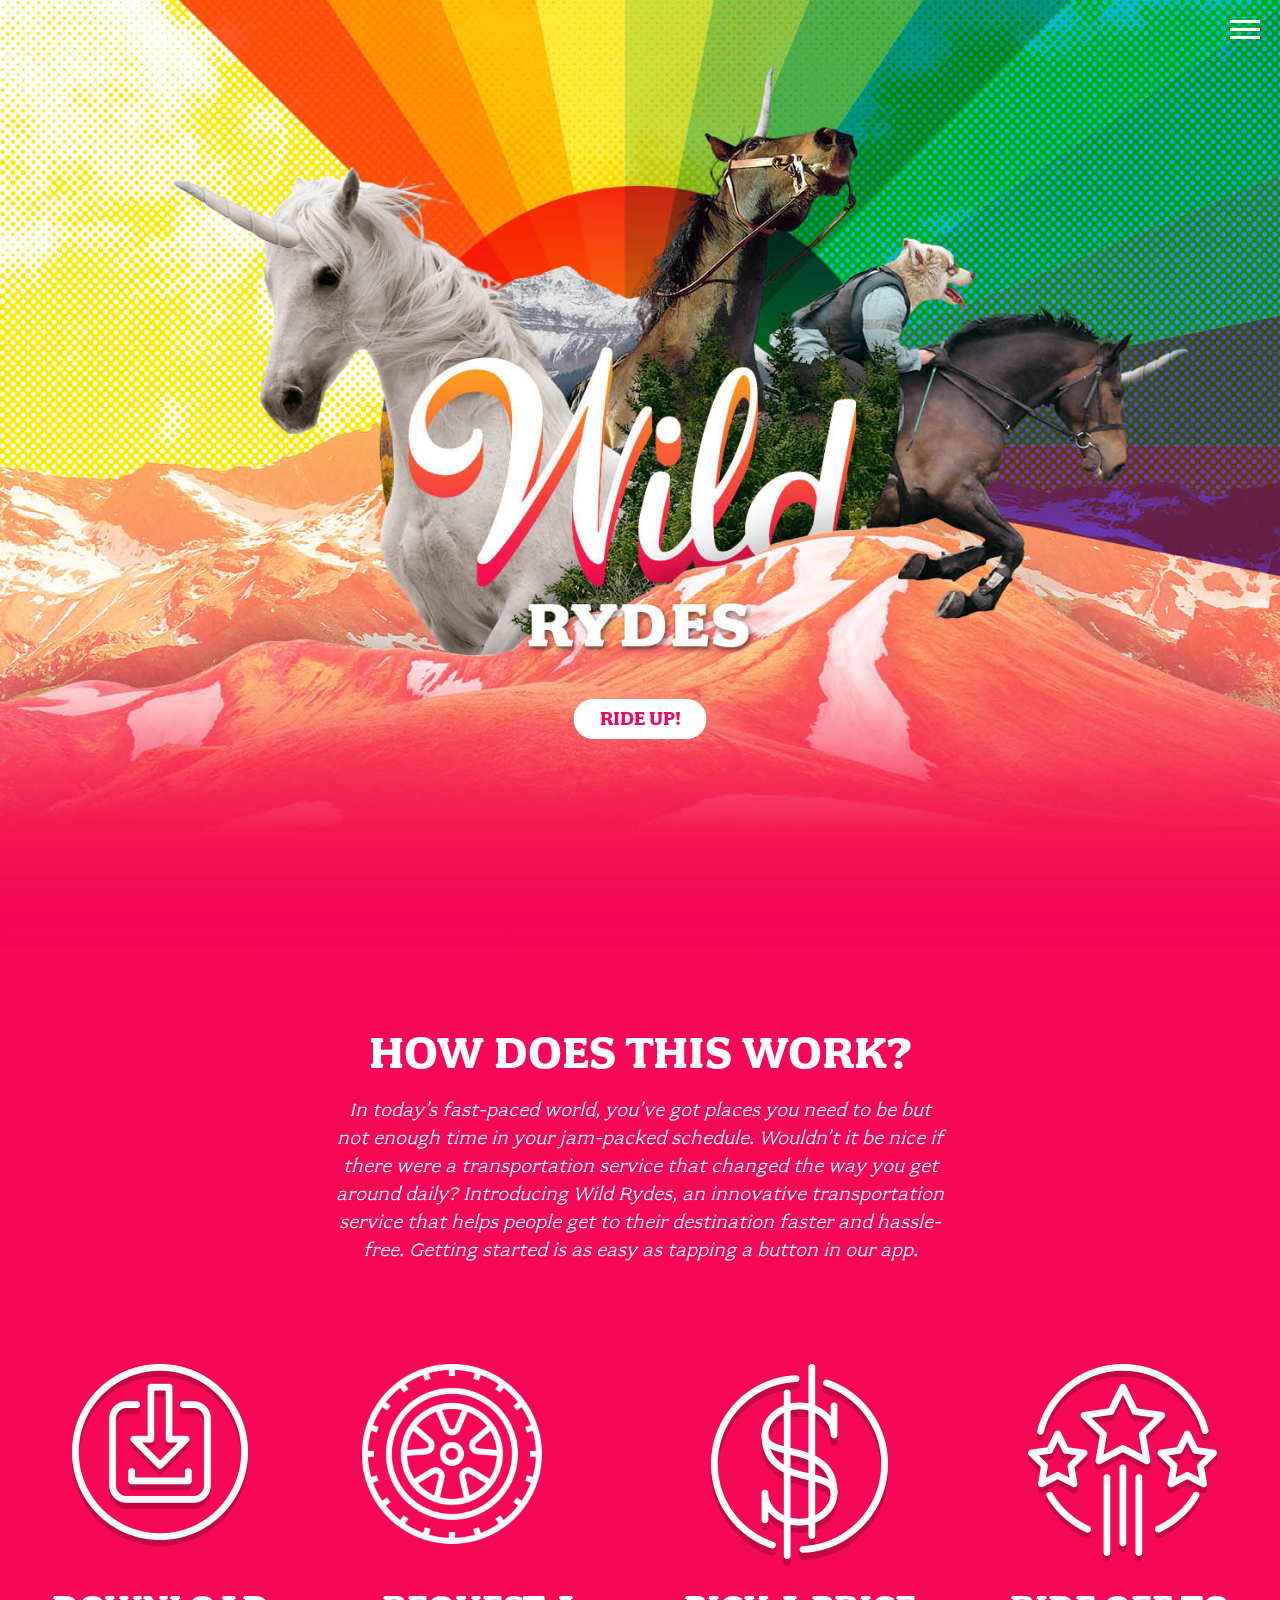
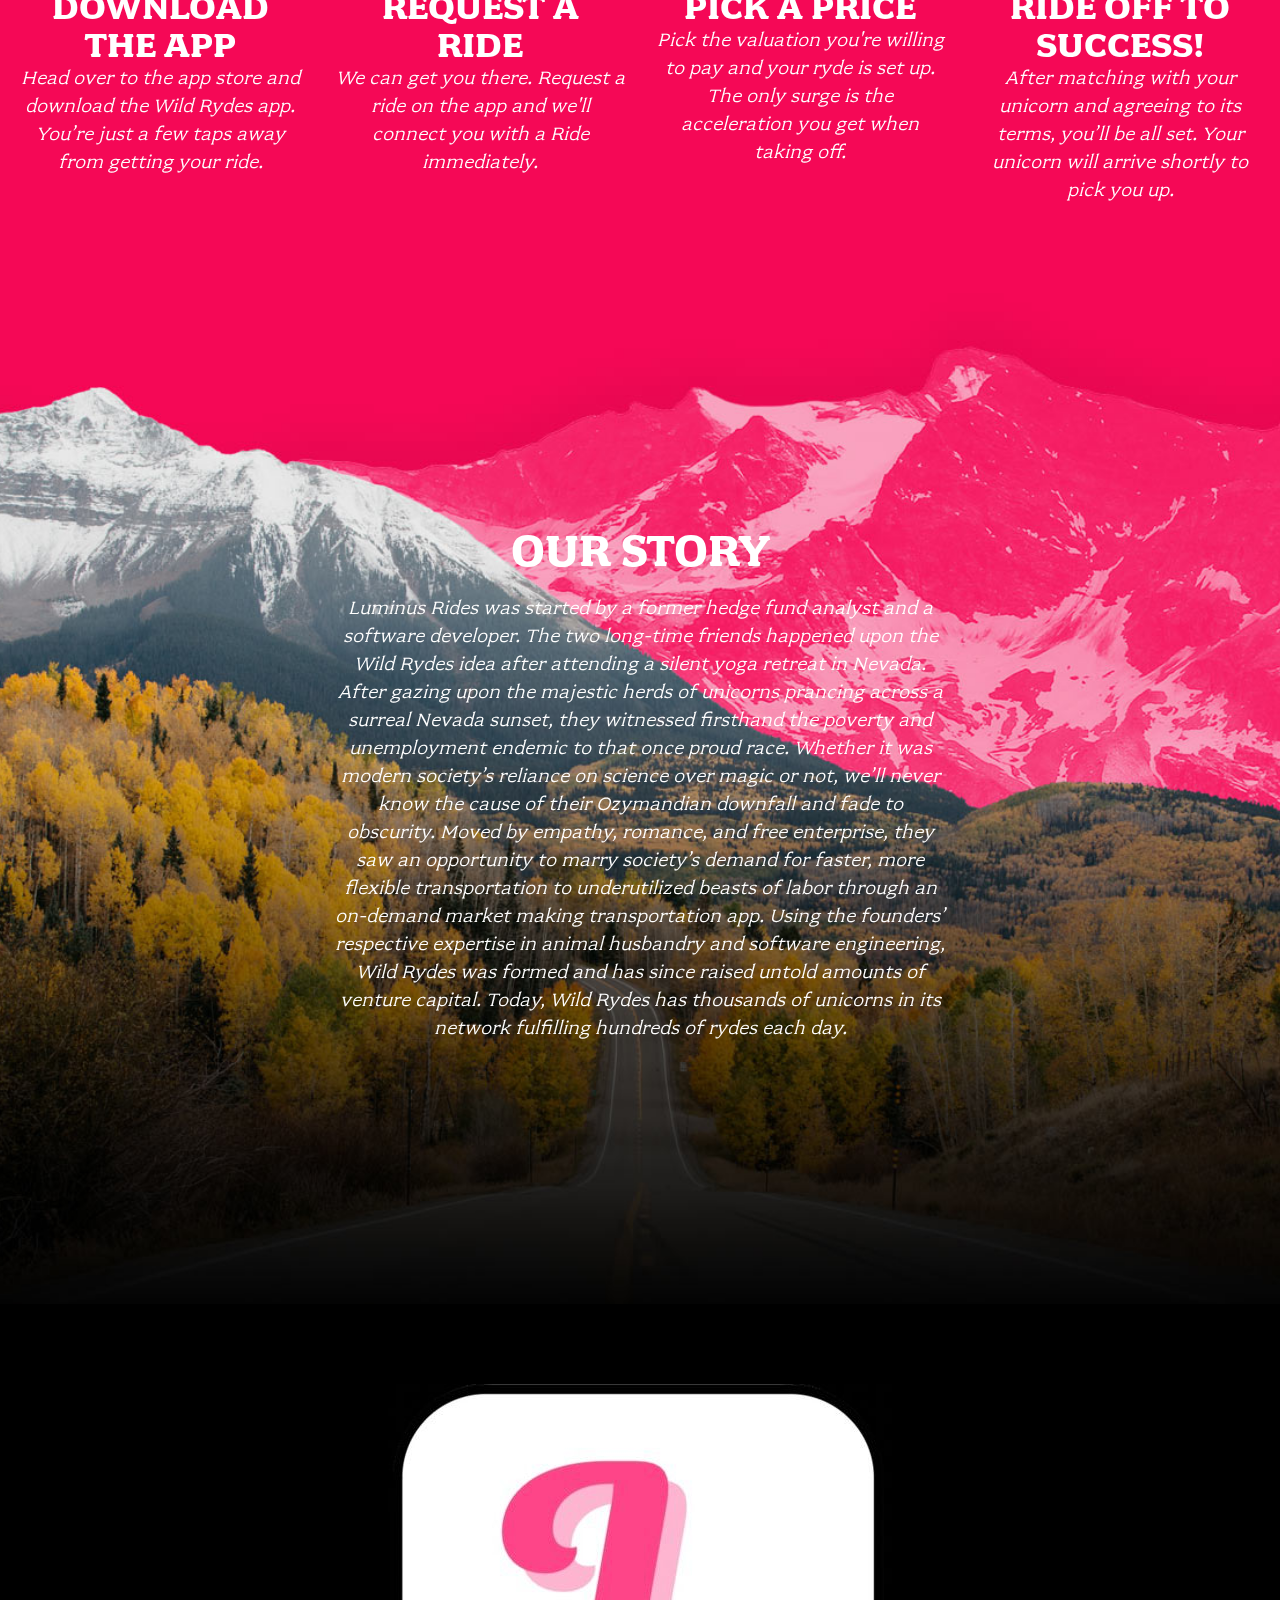
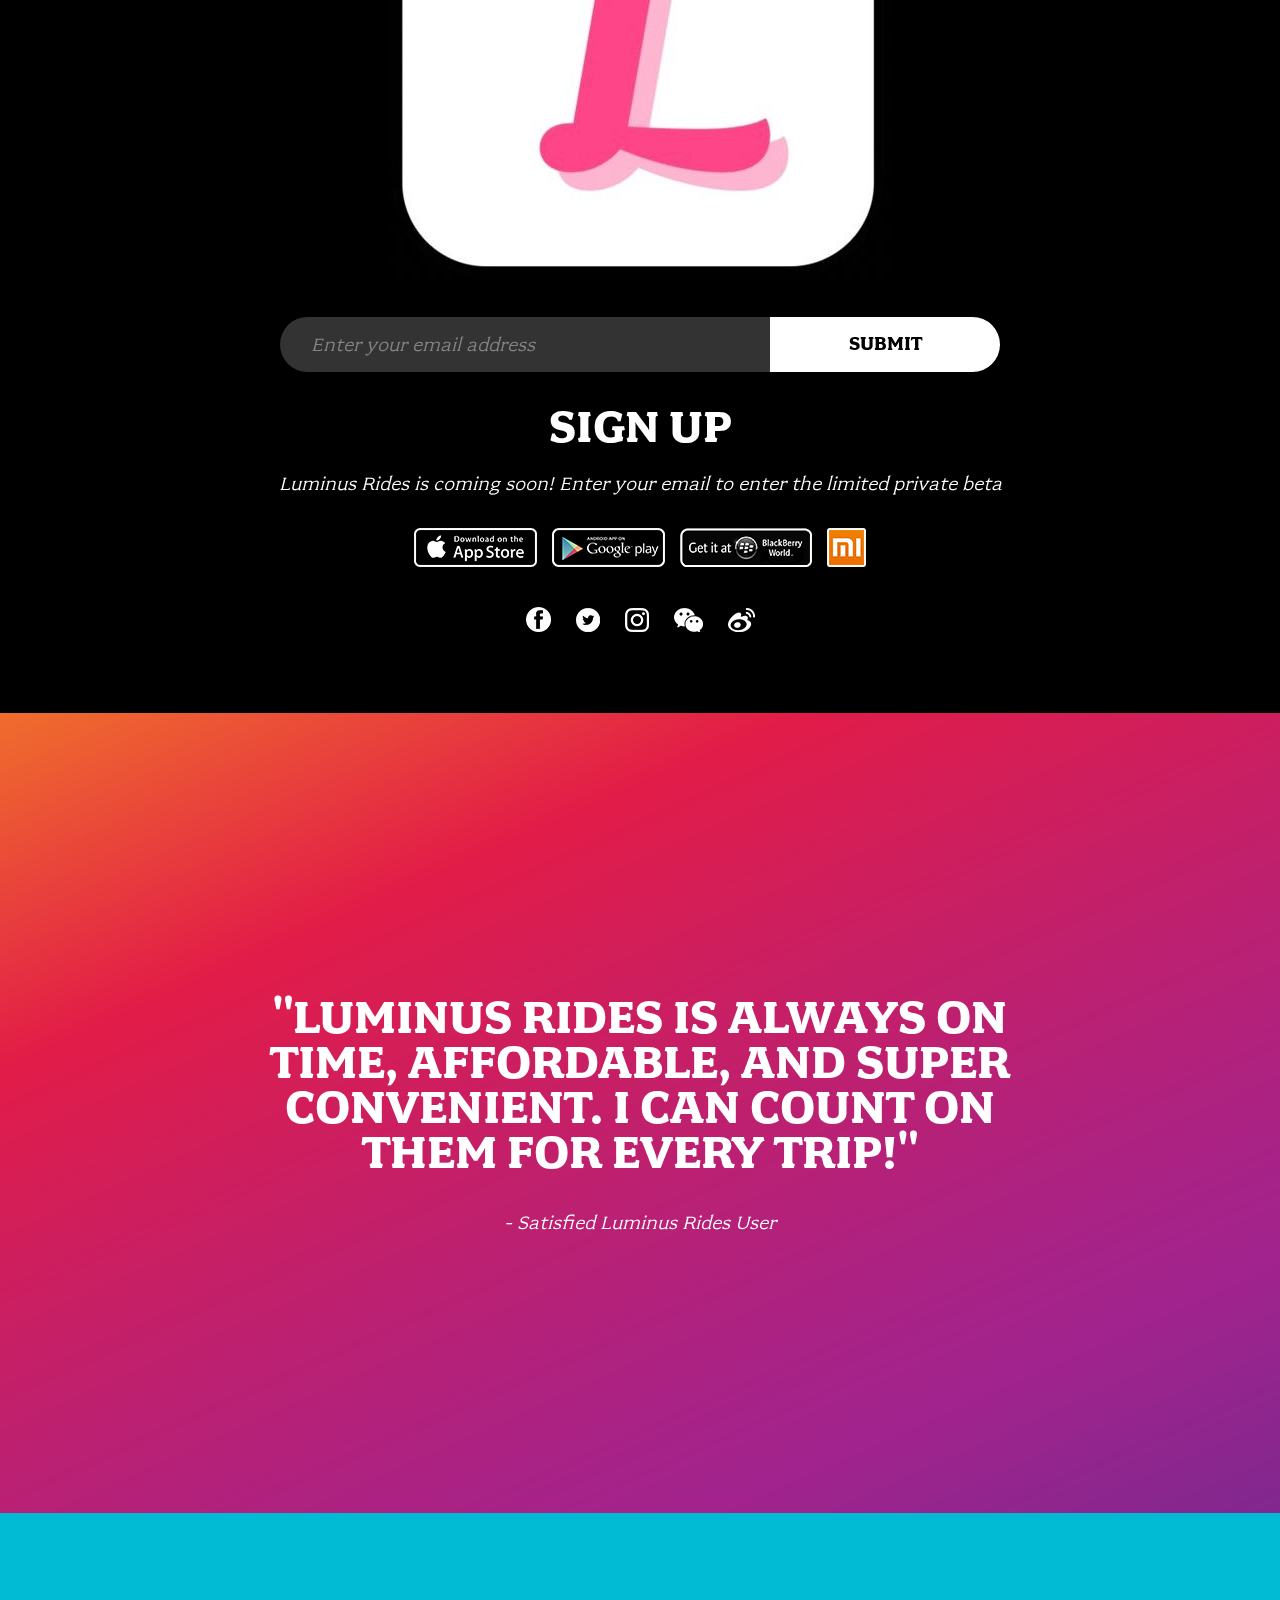
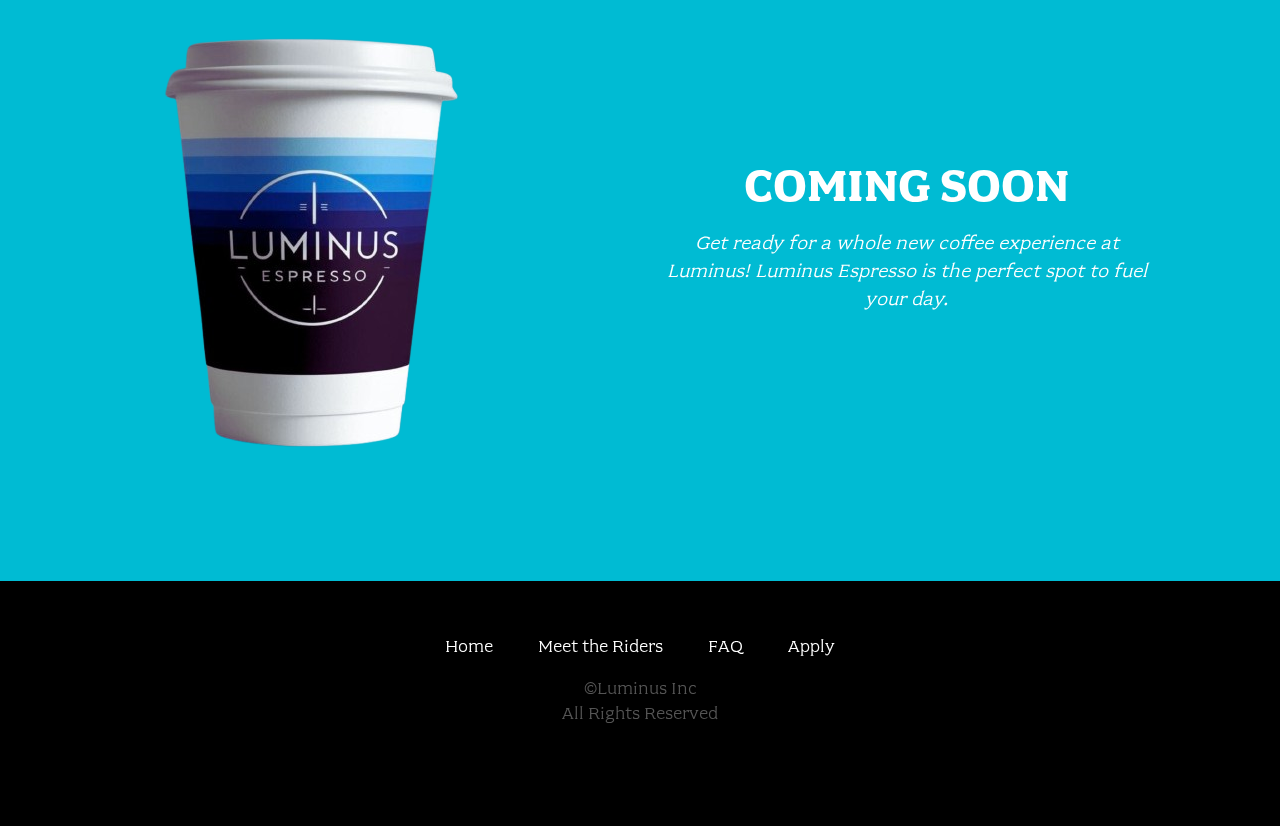
==== commit 155fa5ee: "Update index.html" ====
--- a/index.html
+++ b/index.html
@@ -19,7 +19,7 @@
       <ul>
         <li><a href="index.html">Home</a></li>
         <li><a href="unicorns.html">Meet the Riders</a></li>
-        <li><a href="investors.html">Investors &amp; Board of Directors</a></li>
+       
         <li><a href="faq.html">FAQ</a></li>
         <li><a href="apply.html">Apply</a></li>
       </ul>
@@ -110,9 +110,9 @@
     <div class="row column medium-8 xxlarge-6">
       <div class="quote-wrap">
         <div class="quote">
-          “I was almost late to my ultimate frisbee tournament in DOLORES park. BUt Wild Rydes Got me there from the marina in under five minutes.”
+          "Luminus Rides is always on time, affordable, and super convenient. I can count on them for every trip!"
         </div>
-        <div class="quoter">- Satisfied Wild Rydes User</div>
+        <div class="quoter">- Satisfied Luminus Rides User</div>
       </div>
     </div>
   </section>
@@ -146,7 +146,7 @@
 
     <div class="row column">
       <div class="footer-legal">
-        &copy;WildRydes Inc<br>
+        &copy;Luminus Inc<br>
         All Rights Reserved
       </div>
     </div>
--- a/css/main.css
+++ b/css/main.css
@@ -1 +1 @@
-/*! normalize.css v4.2.0 | MIT License | github.com/necolas/normalize.css */html{font-family:sans-serif;line-height:1.15;-ms-text-size-adjust:100%;-webkit-text-size-adjust:100%}body{margin:0}article,aside,footer,header,nav,section{display:block}h1{font-size:2em;margin:.67em 0}figcaption,figure,main{display:block}figure{margin:1em 40px}hr{box-sizing:content-box;height:0;overflow:visible}pre{font-family:monospace,monospace;font-size:1em}a{background-color:transparent;-webkit-text-decoration-skip:objects}a:active,a:hover{outline-width:0}abbr[title]{border-bottom:none;text-decoration:underline;text-decoration:underline dotted}b,strong{font-weight:inherit;font-weight:bolder}code,kbd,samp{font-family:monospace,monospace;font-size:1em}dfn{font-style:italic}mark{background-color:#ff0;color:#000}small{font-size:80%}sub,sup{font-size:75%;line-height:0;position:relative;vertical-align:baseline}sub{bottom:-.25em}sup{top:-.5em}audio,video{display:inline-block}audio:not([controls]){display:none;height:0}img{border-style:none}svg:not(:root){overflow:hidden}button,input,optgroup,select,textarea{font:inherit;margin:0}optgroup{font-weight:700}button,input{overflow:visible}button,select{text-transform:none}[type=reset],[type=submit],button,html [type=button]{-webkit-appearance:button;cursor:pointer}[type=button]::-moz-focus-inner,[type=reset]::-moz-focus-inner,[type=submit]::-moz-focus-inner,button::-moz-focus-inner{border-style:none;padding:0}[type=button]:-moz-focusring,[type=reset]:-moz-focusring,[type=submit]:-moz-focusring,button:-moz-focusring{outline:1px dotted ButtonText}fieldset{border:1px solid silver;margin:0 2px;padding:.35em .625em .75em}legend{box-sizing:border-box;color:inherit;display:table;max-width:100%;padding:0;white-space:normal}progress{display:inline-block;vertical-align:baseline}textarea{overflow:auto}[type=checkbox],[type=radio]{box-sizing:border-box;padding:0}[type=number]::-webkit-inner-spin-button,[type=number]::-webkit-outer-spin-button{height:auto}[type=search]{-webkit-appearance:textfield;outline-offset:-2px}[type=search]::-webkit-search-cancel-button,[type=search]::-webkit-search-decoration{-webkit-appearance:none}::-webkit-file-upload-button{-webkit-appearance:button;font:inherit}details,menu{display:block}summary{display:list-item}canvas{display:inline-block}[hidden],template{display:none}.row{max-width:96.875rem;margin-left:auto;margin-right:auto}.row:after,.row:before{content:' ';display:table}.row:after{clear:both}.row.collapse>.column,.row.collapse>.columns{padding-left:0;padding-right:0}.row .row{max-width:none;margin-left:-.625rem;margin-right:-.625rem}@media screen and (min-width:40em){.row .row{margin-left:-.9375rem;margin-right:-.9375rem}}.row .row.collapse{margin-left:0;margin-right:0}.row.expanded{max-width:none}.row.expanded .row{margin-left:auto;margin-right:auto}.column,.columns{width:100%;float:left;padding-left:.625rem;padding-right:.625rem}@media screen and (min-width:40em){.column,.columns{padding-left:.9375rem;padding-right:.9375rem}}.column:last-child:not(:first-child),.columns:last-child:not(:first-child){float:right}.column.end:last-child:last-child,.end.columns:last-child:last-child{float:left}.column.row.row,.row.row.columns{float:none}.row .column.row.row,.row .row.row.columns{padding-left:0;padding-right:0;margin-left:0;margin-right:0}.small-1{width:8.3333333333%}.small-push-1{position:relative;left:8.3333333333%}.small-pull-1{position:relative;left:-8.3333333333%}.small-offset-0{margin-left:0}.small-2{width:16.6666666667%}.small-push-2{position:relative;left:16.6666666667%}.small-pull-2{position:relative;left:-16.6666666667%}.small-offset-1{margin-left:8.3333333333%}.small-3{width:25%}.small-push-3{position:relative;left:25%}.small-pull-3{position:relative;left:-25%}.small-offset-2{margin-left:16.6666666667%}.small-4{width:33.3333333333%}.small-push-4{position:relative;left:33.3333333333%}.small-pull-4{position:relative;left:-33.3333333333%}.small-offset-3{margin-left:25%}.small-5{width:41.6666666667%}.small-push-5{position:relative;left:41.6666666667%}.small-pull-5{position:relative;left:-41.6666666667%}.small-offset-4{margin-left:33.3333333333%}.small-6{width:50%}.small-push-6{position:relative;left:50%}.small-pull-6{position:relative;left:-50%}.small-offset-5{margin-left:41.6666666667%}.small-7{width:58.3333333333%}.small-push-7{position:relative;left:58.3333333333%}.small-pull-7{position:relative;left:-58.3333333333%}.small-offset-6{margin-left:50%}.small-8{width:66.6666666667%}.small-push-8{position:relative;left:66.6666666667%}.small-pull-8{position:relative;left:-66.6666666667%}.small-offset-7{margin-left:58.3333333333%}.small-9{width:75%}.small-push-9{position:relative;left:75%}.small-pull-9{position:relative;left:-75%}.small-offset-8{margin-left:66.6666666667%}.small-10{width:83.3333333333%}.small-push-10{position:relative;left:83.3333333333%}.small-pull-10{position:relative;left:-83.3333333333%}.small-offset-9{margin-left:75%}.small-11{width:91.6666666667%}.small-push-11{position:relative;left:91.6666666667%}.small-pull-11{position:relative;left:-91.6666666667%}.small-offset-10{margin-left:83.3333333333%}.small-12{width:100%}.small-offset-11{margin-left:91.6666666667%}.small-up-1>.column,.small-up-1>.columns{width:100%;float:left}.small-up-1>.column:nth-of-type(1n),.small-up-1>.columns:nth-of-type(1n){clear:none}.small-up-1>.column:nth-of-type(1n+1),.small-up-1>.columns:nth-of-type(1n+1){clear:both}.small-up-1>.column:last-child,.small-up-1>.columns:last-child{float:left}.small-up-2>.column,.small-up-2>.columns{width:50%;float:left}.small-up-2>.column:nth-of-type(1n),.small-up-2>.columns:nth-of-type(1n){clear:none}.small-up-2>.column:nth-of-type(2n+1),.small-up-2>.columns:nth-of-type(2n+1){clear:both}.small-up-2>.column:last-child,.small-up-2>.columns:last-child{float:left}.small-up-3>.column,.small-up-3>.columns{width:33.3333333333%;float:left}.small-up-3>.column:nth-of-type(1n),.small-up-3>.columns:nth-of-type(1n){clear:none}.small-up-3>.column:nth-of-type(3n+1),.small-up-3>.columns:nth-of-type(3n+1){clear:both}.small-up-3>.column:last-child,.small-up-3>.columns:last-child{float:left}.small-up-4>.column,.small-up-4>.columns{width:25%;float:left}.small-up-4>.column:nth-of-type(1n),.small-up-4>.columns:nth-of-type(1n){clear:none}.small-up-4>.column:nth-of-type(4n+1),.small-up-4>.columns:nth-of-type(4n+1){clear:both}.small-up-4>.column:last-child,.small-up-4>.columns:last-child{float:left}.small-up-5>.column,.small-up-5>.columns{width:20%;float:left}.small-up-5>.column:nth-of-type(1n),.small-up-5>.columns:nth-of-type(1n){clear:none}.small-up-5>.column:nth-of-type(5n+1),.small-up-5>.columns:nth-of-type(5n+1){clear:both}.small-up-5>.column:last-child,.small-up-5>.columns:last-child{float:left}.small-up-6>.column,.small-up-6>.columns{width:16.6666666667%;float:left}.small-up-6>.column:nth-of-type(1n),.small-up-6>.columns:nth-of-type(1n){clear:none}.small-up-6>.column:nth-of-type(6n+1),.small-up-6>.columns:nth-of-type(6n+1){clear:both}.small-up-6>.column:last-child,.small-up-6>.columns:last-child{float:left}.small-up-7>.column,.small-up-7>.columns{width:14.2857142857%;float:left}.small-up-7>.column:nth-of-type(1n),.small-up-7>.columns:nth-of-type(1n){clear:none}.small-up-7>.column:nth-of-type(7n+1),.small-up-7>.columns:nth-of-type(7n+1){clear:both}.small-up-7>.column:last-child,.small-up-7>.columns:last-child{float:left}.small-up-8>.column,.small-up-8>.columns{width:12.5%;float:left}.small-up-8>.column:nth-of-type(1n),.small-up-8>.columns:nth-of-type(1n){clear:none}.small-up-8>.column:nth-of-type(8n+1),.small-up-8>.columns:nth-of-type(8n+1){clear:both}.small-up-8>.column:last-child,.small-up-8>.columns:last-child{float:left}.small-collapse>.column,.small-collapse>.columns{padding-left:0;padding-right:0}.expanded.row .small-collapse.row,.small-collapse .row{margin-left:0;margin-right:0}.small-uncollapse>.column,.small-uncollapse>.columns{padding-left:.625rem;padding-right:.625rem}.small-centered{float:none;margin-left:auto;margin-right:auto}.small-pull-0,.small-push-0,.small-uncentered{position:static;margin-left:0;margin-right:0;float:left}@media screen and (min-width:40em){.medium-1{width:8.3333333333%}.medium-push-1{position:relative;left:8.3333333333%}.medium-pull-1{position:relative;left:-8.3333333333%}.medium-offset-0{margin-left:0}.medium-2{width:16.6666666667%}.medium-push-2{position:relative;left:16.6666666667%}.medium-pull-2{position:relative;left:-16.6666666667%}.medium-offset-1{margin-left:8.3333333333%}.medium-3{width:25%}.medium-push-3{position:relative;left:25%}.medium-pull-3{position:relative;left:-25%}.medium-offset-2{margin-left:16.6666666667%}.medium-4{width:33.3333333333%}.medium-push-4{position:relative;left:33.3333333333%}.medium-pull-4{position:relative;left:-33.3333333333%}.medium-offset-3{margin-left:25%}.medium-5{width:41.6666666667%}.medium-push-5{position:relative;left:41.6666666667%}.medium-pull-5{position:relative;left:-41.6666666667%}.medium-offset-4{margin-left:33.3333333333%}.medium-6{width:50%}.medium-push-6{position:relative;left:50%}.medium-pull-6{position:relative;left:-50%}.medium-offset-5{margin-left:41.6666666667%}.medium-7{width:58.3333333333%}.medium-push-7{position:relative;left:58.3333333333%}.medium-pull-7{position:relative;left:-58.3333333333%}.medium-offset-6{margin-left:50%}.medium-8{width:66.6666666667%}.medium-push-8{position:relative;left:66.6666666667%}.medium-pull-8{position:relative;left:-66.6666666667%}.medium-offset-7{margin-left:58.3333333333%}.medium-9{width:75%}.medium-push-9{position:relative;left:75%}.medium-pull-9{position:relative;left:-75%}.medium-offset-8{margin-left:66.6666666667%}.medium-10{width:83.3333333333%}.medium-push-10{position:relative;left:83.3333333333%}.medium-pull-10{position:relative;left:-83.3333333333%}.medium-offset-9{margin-left:75%}.medium-11{width:91.6666666667%}.medium-push-11{position:relative;left:91.6666666667%}.medium-pull-11{position:relative;left:-91.6666666667%}.medium-offset-10{margin-left:83.3333333333%}.medium-12{width:100%}.medium-offset-11{margin-left:91.6666666667%}.medium-up-1>.column,.medium-up-1>.columns{width:100%;float:left}.medium-up-1>.column:nth-of-type(1n),.medium-up-1>.columns:nth-of-type(1n){clear:none}.medium-up-1>.column:nth-of-type(1n+1),.medium-up-1>.columns:nth-of-type(1n+1){clear:both}.medium-up-1>.column:last-child,.medium-up-1>.columns:last-child{float:left}.medium-up-2>.column,.medium-up-2>.columns{width:50%;float:left}.medium-up-2>.column:nth-of-type(1n),.medium-up-2>.columns:nth-of-type(1n){clear:none}.medium-up-2>.column:nth-of-type(2n+1),.medium-up-2>.columns:nth-of-type(2n+1){clear:both}.medium-up-2>.column:last-child,.medium-up-2>.columns:last-child{float:left}.medium-up-3>.column,.medium-up-3>.columns{width:33.3333333333%;float:left}.medium-up-3>.column:nth-of-type(1n),.medium-up-3>.columns:nth-of-type(1n){clear:none}.medium-up-3>.column:nth-of-type(3n+1),.medium-up-3>.columns:nth-of-type(3n+1){clear:both}.medium-up-3>.column:last-child,.medium-up-3>.columns:last-child{float:left}.medium-up-4>.column,.medium-up-4>.columns{width:25%;float:left}.medium-up-4>.column:nth-of-type(1n),.medium-up-4>.columns:nth-of-type(1n){clear:none}.medium-up-4>.column:nth-of-type(4n+1),.medium-up-4>.columns:nth-of-type(4n+1){clear:both}.medium-up-4>.column:last-child,.medium-up-4>.columns:last-child{float:left}.medium-up-5>.column,.medium-up-5>.columns{width:20%;float:left}.medium-up-5>.column:nth-of-type(1n),.medium-up-5>.columns:nth-of-type(1n){clear:none}.medium-up-5>.column:nth-of-type(5n+1),.medium-up-5>.columns:nth-of-type(5n+1){clear:both}.medium-up-5>.column:last-child,.medium-up-5>.columns:last-child{float:left}.medium-up-6>.column,.medium-up-6>.columns{width:16.6666666667%;float:left}.medium-up-6>.column:nth-of-type(1n),.medium-up-6>.columns:nth-of-type(1n){clear:none}.medium-up-6>.column:nth-of-type(6n+1),.medium-up-6>.columns:nth-of-type(6n+1){clear:both}.medium-up-6>.column:last-child,.medium-up-6>.columns:last-child{float:left}.medium-up-7>.column,.medium-up-7>.columns{width:14.2857142857%;float:left}.medium-up-7>.column:nth-of-type(1n),.medium-up-7>.columns:nth-of-type(1n){clear:none}.medium-up-7>.column:nth-of-type(7n+1),.medium-up-7>.columns:nth-of-type(7n+1){clear:both}.medium-up-7>.column:last-child,.medium-up-7>.columns:last-child{float:left}.medium-up-8>.column,.medium-up-8>.columns{width:12.5%;float:left}.medium-up-8>.column:nth-of-type(1n),.medium-up-8>.columns:nth-of-type(1n){clear:none}.medium-up-8>.column:nth-of-type(8n+1),.medium-up-8>.columns:nth-of-type(8n+1){clear:both}.medium-up-8>.column:last-child,.medium-up-8>.columns:last-child{float:left}.medium-collapse>.column,.medium-collapse>.columns{padding-left:0;padding-right:0}.expanded.row .medium-collapse.row,.medium-collapse .row{margin-left:0;margin-right:0}.medium-uncollapse>.column,.medium-uncollapse>.columns{padding-left:.9375rem;padding-right:.9375rem}.medium-centered{float:none;margin-left:auto;margin-right:auto}.medium-pull-0,.medium-push-0,.medium-uncentered{position:static;margin-left:0;margin-right:0;float:left}}@media screen and (min-width:64em){.large-1{width:8.3333333333%}.large-push-1{position:relative;left:8.3333333333%}.large-pull-1{position:relative;left:-8.3333333333%}.large-offset-0{margin-left:0}.large-2{width:16.6666666667%}.large-push-2{position:relative;left:16.6666666667%}.large-pull-2{position:relative;left:-16.6666666667%}.large-offset-1{margin-left:8.3333333333%}.large-3{width:25%}.large-push-3{position:relative;left:25%}.large-pull-3{position:relative;left:-25%}.large-offset-2{margin-left:16.6666666667%}.large-4{width:33.3333333333%}.large-push-4{position:relative;left:33.3333333333%}.large-pull-4{position:relative;left:-33.3333333333%}.large-offset-3{margin-left:25%}.large-5{width:41.6666666667%}.large-push-5{position:relative;left:41.6666666667%}.large-pull-5{position:relative;left:-41.6666666667%}.large-offset-4{margin-left:33.3333333333%}.large-6{width:50%}.large-push-6{position:relative;left:50%}.large-pull-6{position:relative;left:-50%}.large-offset-5{margin-left:41.6666666667%}.large-7{width:58.3333333333%}.large-push-7{position:relative;left:58.3333333333%}.large-pull-7{position:relative;left:-58.3333333333%}.large-offset-6{margin-left:50%}.large-8{width:66.6666666667%}.large-push-8{position:relative;left:66.6666666667%}.large-pull-8{position:relative;left:-66.6666666667%}.large-offset-7{margin-left:58.3333333333%}.large-9{width:75%}.large-push-9{position:relative;left:75%}.large-pull-9{position:relative;left:-75%}.large-offset-8{margin-left:66.6666666667%}.large-10{width:83.3333333333%}.large-push-10{position:relative;left:83.3333333333%}.large-pull-10{position:relative;left:-83.3333333333%}.large-offset-9{margin-left:75%}.large-11{width:91.6666666667%}.large-push-11{position:relative;left:91.6666666667%}.large-pull-11{position:relative;left:-91.6666666667%}.large-offset-10{margin-left:83.3333333333%}.large-12{width:100%}.large-offset-11{margin-left:91.6666666667%}.large-up-1>.column,.large-up-1>.columns{width:100%;float:left}.large-up-1>.column:nth-of-type(1n),.large-up-1>.columns:nth-of-type(1n){clear:none}.large-up-1>.column:nth-of-type(1n+1),.large-up-1>.columns:nth-of-type(1n+1){clear:both}.large-up-1>.column:last-child,.large-up-1>.columns:last-child{float:left}.large-up-2>.column,.large-up-2>.columns{width:50%;float:left}.large-up-2>.column:nth-of-type(1n),.large-up-2>.columns:nth-of-type(1n){clear:none}.large-up-2>.column:nth-of-type(2n+1),.large-up-2>.columns:nth-of-type(2n+1){clear:both}.large-up-2>.column:last-child,.large-up-2>.columns:last-child{float:left}.large-up-3>.column,.large-up-3>.columns{width:33.3333333333%;float:left}.large-up-3>.column:nth-of-type(1n),.large-up-3>.columns:nth-of-type(1n){clear:none}.large-up-3>.column:nth-of-type(3n+1),.large-up-3>.columns:nth-of-type(3n+1){clear:both}.large-up-3>.column:last-child,.large-up-3>.columns:last-child{float:left}.large-up-4>.column,.large-up-4>.columns{width:25%;float:left}.large-up-4>.column:nth-of-type(1n),.large-up-4>.columns:nth-of-type(1n){clear:none}.large-up-4>.column:nth-of-type(4n+1),.large-up-4>.columns:nth-of-type(4n+1){clear:both}.large-up-4>.column:last-child,.large-up-4>.columns:last-child{float:left}.large-up-5>.column,.large-up-5>.columns{width:20%;float:left}.large-up-5>.column:nth-of-type(1n),.large-up-5>.columns:nth-of-type(1n){clear:none}.large-up-5>.column:nth-of-type(5n+1),.large-up-5>.columns:nth-of-type(5n+1){clear:both}.large-up-5>.column:last-child,.large-up-5>.columns:last-child{float:left}.large-up-6>.column,.large-up-6>.columns{width:16.6666666667%;float:left}.large-up-6>.column:nth-of-type(1n),.large-up-6>.columns:nth-of-type(1n){clear:none}.large-up-6>.column:nth-of-type(6n+1),.large-up-6>.columns:nth-of-type(6n+1){clear:both}.large-up-6>.column:last-child,.large-up-6>.columns:last-child{float:left}.large-up-7>.column,.large-up-7>.columns{width:14.2857142857%;float:left}.large-up-7>.column:nth-of-type(1n),.large-up-7>.columns:nth-of-type(1n){clear:none}.large-up-7>.column:nth-of-type(7n+1),.large-up-7>.columns:nth-of-type(7n+1){clear:both}.large-up-7>.column:last-child,.large-up-7>.columns:last-child{float:left}.large-up-8>.column,.large-up-8>.columns{width:12.5%;float:left}.large-up-8>.column:nth-of-type(1n),.large-up-8>.columns:nth-of-type(1n){clear:none}.large-up-8>.column:nth-of-type(8n+1),.large-up-8>.columns:nth-of-type(8n+1){clear:both}.large-up-8>.column:last-child,.large-up-8>.columns:last-child{float:left}.large-collapse>.column,.large-collapse>.columns{padding-left:0;padding-right:0}.expanded.row .large-collapse.row,.large-collapse .row{margin-left:0;margin-right:0}.large-uncollapse>.column,.large-uncollapse>.columns{padding-left:.9375rem;padding-right:.9375rem}.large-centered{float:none;margin-left:auto;margin-right:auto}.large-pull-0,.large-push-0,.large-uncentered{position:static;margin-left:0;margin-right:0;float:left}}@media screen and (min-width:75em){.xlarge-1{width:8.3333333333%}.xlarge-push-1{position:relative;left:8.3333333333%}.xlarge-pull-1{position:relative;left:-8.3333333333%}.xlarge-offset-0{margin-left:0}.xlarge-2{width:16.6666666667%}.xlarge-push-2{position:relative;left:16.6666666667%}.xlarge-pull-2{position:relative;left:-16.6666666667%}.xlarge-offset-1{margin-left:8.3333333333%}.xlarge-3{width:25%}.xlarge-push-3{position:relative;left:25%}.xlarge-pull-3{position:relative;left:-25%}.xlarge-offset-2{margin-left:16.6666666667%}.xlarge-4{width:33.3333333333%}.xlarge-push-4{position:relative;left:33.3333333333%}.xlarge-pull-4{position:relative;left:-33.3333333333%}.xlarge-offset-3{margin-left:25%}.xlarge-5{width:41.6666666667%}.xlarge-push-5{position:relative;left:41.6666666667%}.xlarge-pull-5{position:relative;left:-41.6666666667%}.xlarge-offset-4{margin-left:33.3333333333%}.xlarge-6{width:50%}.xlarge-push-6{position:relative;left:50%}.xlarge-pull-6{position:relative;left:-50%}.xlarge-offset-5{margin-left:41.6666666667%}.xlarge-7{width:58.3333333333%}.xlarge-push-7{position:relative;left:58.3333333333%}.xlarge-pull-7{position:relative;left:-58.3333333333%}.xlarge-offset-6{margin-left:50%}.xlarge-8{width:66.6666666667%}.xlarge-push-8{position:relative;left:66.6666666667%}.xlarge-pull-8{position:relative;left:-66.6666666667%}.xlarge-offset-7{margin-left:58.3333333333%}.xlarge-9{width:75%}.xlarge-push-9{position:relative;left:75%}.xlarge-pull-9{position:relative;left:-75%}.xlarge-offset-8{margin-left:66.6666666667%}.xlarge-10{width:83.3333333333%}.xlarge-push-10{position:relative;left:83.3333333333%}.xlarge-pull-10{position:relative;left:-83.3333333333%}.xlarge-offset-9{margin-left:75%}.xlarge-11{width:91.6666666667%}.xlarge-push-11{position:relative;left:91.6666666667%}.xlarge-pull-11{position:relative;left:-91.6666666667%}.xlarge-offset-10{margin-left:83.3333333333%}.xlarge-12{width:100%}.xlarge-offset-11{margin-left:91.6666666667%}.xlarge-up-1>.column,.xlarge-up-1>.columns{width:100%;float:left}.xlarge-up-1>.column:nth-of-type(1n),.xlarge-up-1>.columns:nth-of-type(1n){clear:none}.xlarge-up-1>.column:nth-of-type(1n+1),.xlarge-up-1>.columns:nth-of-type(1n+1){clear:both}.xlarge-up-1>.column:last-child,.xlarge-up-1>.columns:last-child{float:left}.xlarge-up-2>.column,.xlarge-up-2>.columns{width:50%;float:left}.xlarge-up-2>.column:nth-of-type(1n),.xlarge-up-2>.columns:nth-of-type(1n){clear:none}.xlarge-up-2>.column:nth-of-type(2n+1),.xlarge-up-2>.columns:nth-of-type(2n+1){clear:both}.xlarge-up-2>.column:last-child,.xlarge-up-2>.columns:last-child{float:left}.xlarge-up-3>.column,.xlarge-up-3>.columns{width:33.3333333333%;float:left}.xlarge-up-3>.column:nth-of-type(1n),.xlarge-up-3>.columns:nth-of-type(1n){clear:none}.xlarge-up-3>.column:nth-of-type(3n+1),.xlarge-up-3>.columns:nth-of-type(3n+1){clear:both}.xlarge-up-3>.column:last-child,.xlarge-up-3>.columns:last-child{float:left}.xlarge-up-4>.column,.xlarge-up-4>.columns{width:25%;float:left}.xlarge-up-4>.column:nth-of-type(1n),.xlarge-up-4>.columns:nth-of-type(1n){clear:none}.xlarge-up-4>.column:nth-of-type(4n+1),.xlarge-up-4>.columns:nth-of-type(4n+1){clear:both}.xlarge-up-4>.column:last-child,.xlarge-up-4>.columns:last-child{float:left}.xlarge-up-5>.column,.xlarge-up-5>.columns{width:20%;float:left}.xlarge-up-5>.column:nth-of-type(1n),.xlarge-up-5>.columns:nth-of-type(1n){clear:none}.xlarge-up-5>.column:nth-of-type(5n+1),.xlarge-up-5>.columns:nth-of-type(5n+1){clear:both}.xlarge-up-5>.column:last-child,.xlarge-up-5>.columns:last-child{float:left}.xlarge-up-6>.column,.xlarge-up-6>.columns{width:16.6666666667%;float:left}.xlarge-up-6>.column:nth-of-type(1n),.xlarge-up-6>.columns:nth-of-type(1n){clear:none}.xlarge-up-6>.column:nth-of-type(6n+1),.xlarge-up-6>.columns:nth-of-type(6n+1){clear:both}.xlarge-up-6>.column:last-child,.xlarge-up-6>.columns:last-child{float:left}.xlarge-up-7>.column,.xlarge-up-7>.columns{width:14.2857142857%;float:left}.xlarge-up-7>.column:nth-of-type(1n),.xlarge-up-7>.columns:nth-of-type(1n){clear:none}.xlarge-up-7>.column:nth-of-type(7n+1),.xlarge-up-7>.columns:nth-of-type(7n+1){clear:both}.xlarge-up-7>.column:last-child,.xlarge-up-7>.columns:last-child{float:left}.xlarge-up-8>.column,.xlarge-up-8>.columns{width:12.5%;float:left}.xlarge-up-8>.column:nth-of-type(1n),.xlarge-up-8>.columns:nth-of-type(1n){clear:none}.xlarge-up-8>.column:nth-of-type(8n+1),.xlarge-up-8>.columns:nth-of-type(8n+1){clear:both}.xlarge-up-8>.column:last-child,.xlarge-up-8>.columns:last-child{float:left}.xlarge-collapse>.column,.xlarge-collapse>.columns{padding-left:0;padding-right:0}.expanded.row .xlarge-collapse.row,.xlarge-collapse .row{margin-left:0;margin-right:0}.xlarge-uncollapse>.column,.xlarge-uncollapse>.columns{padding-left:.9375rem;padding-right:.9375rem}.xlarge-centered{float:none;margin-left:auto;margin-right:auto}.xlarge-pull-0,.xlarge-push-0,.xlarge-uncentered{position:static;margin-left:0;margin-right:0;float:left}}@media screen and (min-width:90em){.xxlarge-1{width:8.3333333333%}.xxlarge-push-1{position:relative;left:8.3333333333%}.xxlarge-pull-1{position:relative;left:-8.3333333333%}.xxlarge-offset-0{margin-left:0}.xxlarge-2{width:16.6666666667%}.xxlarge-push-2{position:relative;left:16.6666666667%}.xxlarge-pull-2{position:relative;left:-16.6666666667%}.xxlarge-offset-1{margin-left:8.3333333333%}.xxlarge-3{width:25%}.xxlarge-push-3{position:relative;left:25%}.xxlarge-pull-3{position:relative;left:-25%}.xxlarge-offset-2{margin-left:16.6666666667%}.xxlarge-4{width:33.3333333333%}.xxlarge-push-4{position:relative;left:33.3333333333%}.xxlarge-pull-4{position:relative;left:-33.3333333333%}.xxlarge-offset-3{margin-left:25%}.xxlarge-5{width:41.6666666667%}.xxlarge-push-5{position:relative;left:41.6666666667%}.xxlarge-pull-5{position:relative;left:-41.6666666667%}.xxlarge-offset-4{margin-left:33.3333333333%}.xxlarge-6{width:50%}.xxlarge-push-6{position:relative;left:50%}.xxlarge-pull-6{position:relative;left:-50%}.xxlarge-offset-5{margin-left:41.6666666667%}.xxlarge-7{width:58.3333333333%}.xxlarge-push-7{position:relative;left:58.3333333333%}.xxlarge-pull-7{position:relative;left:-58.3333333333%}.xxlarge-offset-6{margin-left:50%}.xxlarge-8{width:66.6666666667%}.xxlarge-push-8{position:relative;left:66.6666666667%}.xxlarge-pull-8{position:relative;left:-66.6666666667%}.xxlarge-offset-7{margin-left:58.3333333333%}.xxlarge-9{width:75%}.xxlarge-push-9{position:relative;left:75%}.xxlarge-pull-9{position:relative;left:-75%}.xxlarge-offset-8{margin-left:66.6666666667%}.xxlarge-10{width:83.3333333333%}.xxlarge-push-10{position:relative;left:83.3333333333%}.xxlarge-pull-10{position:relative;left:-83.3333333333%}.xxlarge-offset-9{margin-left:75%}.xxlarge-11{width:91.6666666667%}.xxlarge-push-11{position:relative;left:91.6666666667%}.xxlarge-pull-11{position:relative;left:-91.6666666667%}.xxlarge-offset-10{margin-left:83.3333333333%}.xxlarge-12{width:100%}.xxlarge-offset-11{margin-left:91.6666666667%}.xxlarge-up-1>.column,.xxlarge-up-1>.columns{width:100%;float:left}.xxlarge-up-1>.column:nth-of-type(1n),.xxlarge-up-1>.columns:nth-of-type(1n){clear:none}.xxlarge-up-1>.column:nth-of-type(1n+1),.xxlarge-up-1>.columns:nth-of-type(1n+1){clear:both}.xxlarge-up-1>.column:last-child,.xxlarge-up-1>.columns:last-child{float:left}.xxlarge-up-2>.column,.xxlarge-up-2>.columns{width:50%;float:left}.xxlarge-up-2>.column:nth-of-type(1n),.xxlarge-up-2>.columns:nth-of-type(1n){clear:none}.xxlarge-up-2>.column:nth-of-type(2n+1),.xxlarge-up-2>.columns:nth-of-type(2n+1){clear:both}.xxlarge-up-2>.column:last-child,.xxlarge-up-2>.columns:last-child{float:left}.xxlarge-up-3>.column,.xxlarge-up-3>.columns{width:33.3333333333%;float:left}.xxlarge-up-3>.column:nth-of-type(1n),.xxlarge-up-3>.columns:nth-of-type(1n){clear:none}.xxlarge-up-3>.column:nth-of-type(3n+1),.xxlarge-up-3>.columns:nth-of-type(3n+1){clear:both}.xxlarge-up-3>.column:last-child,.xxlarge-up-3>.columns:last-child{float:left}.xxlarge-up-4>.column,.xxlarge-up-4>.columns{width:25%;float:left}.xxlarge-up-4>.column:nth-of-type(1n),.xxlarge-up-4>.columns:nth-of-type(1n){clear:none}.xxlarge-up-4>.column:nth-of-type(4n+1),.xxlarge-up-4>.columns:nth-of-type(4n+1){clear:both}.xxlarge-up-4>.column:last-child,.xxlarge-up-4>.columns:last-child{float:left}.xxlarge-up-5>.column,.xxlarge-up-5>.columns{width:20%;float:left}.xxlarge-up-5>.column:nth-of-type(1n),.xxlarge-up-5>.columns:nth-of-type(1n){clear:none}.xxlarge-up-5>.column:nth-of-type(5n+1),.xxlarge-up-5>.columns:nth-of-type(5n+1){clear:both}.xxlarge-up-5>.column:last-child,.xxlarge-up-5>.columns:last-child{float:left}.xxlarge-up-6>.column,.xxlarge-up-6>.columns{width:16.6666666667%;float:left}.xxlarge-up-6>.column:nth-of-type(1n),.xxlarge-up-6>.columns:nth-of-type(1n){clear:none}.xxlarge-up-6>.column:nth-of-type(6n+1),.xxlarge-up-6>.columns:nth-of-type(6n+1){clear:both}.xxlarge-up-6>.column:last-child,.xxlarge-up-6>.columns:last-child{float:left}.xxlarge-up-7>.column,.xxlarge-up-7>.columns{width:14.2857142857%;float:left}.xxlarge-up-7>.column:nth-of-type(1n),.xxlarge-up-7>.columns:nth-of-type(1n){clear:none}.xxlarge-up-7>.column:nth-of-type(7n+1),.xxlarge-up-7>.columns:nth-of-type(7n+1){clear:both}.xxlarge-up-7>.column:last-child,.xxlarge-up-7>.columns:last-child{float:left}.xxlarge-up-8>.column,.xxlarge-up-8>.columns{width:12.5%;float:left}.xxlarge-up-8>.column:nth-of-type(1n),.xxlarge-up-8>.columns:nth-of-type(1n){clear:none}.xxlarge-up-8>.column:nth-of-type(8n+1),.xxlarge-up-8>.columns:nth-of-type(8n+1){clear:both}.xxlarge-up-8>.column:last-child,.xxlarge-up-8>.columns:last-child{float:left}.xxlarge-collapse>.column,.xxlarge-collapse>.columns{padding-left:0;padding-right:0}.expanded.row .xxlarge-collapse.row,.xxlarge-collapse .row{margin-left:0;margin-right:0}.xxlarge-uncollapse>.column,.xxlarge-uncollapse>.columns{padding-left:.9375rem;padding-right:.9375rem}.xxlarge-centered{float:none;margin-left:auto;margin-right:auto}.xxlarge-pull-0,.xxlarge-push-0,.xxlarge-uncentered{position:static;margin-left:0;margin-right:0;float:left}}.footer-nav ul,.site-nav ul{margin:0;padding:0;list-style:none}*,:after,:before{box-sizing:border-box}html{line-height:1.4}html.menu-opened{overflow:hidden}body{font-family:fairplex-wide,serif;font-size:125%;-webkit-font-smoothing:antialiased;-moz-osx-font-smoothing:grayscale}h1,h2,h3,h4,h5{line-height:1;margin:0 0 .9375rem;text-transform:uppercase;font-size:1.5rem}@media screen and (min-width:40em){h1,h2,h3,h4,h5{font-size:2.25rem}}@media screen and (min-width:64em){h1,h2,h3,h4,h5{font-size:3rem}}::-webkit-input-placeholder{color:hsla(0,0%,100%,.4);font-style:italic}::-moz-placeholder{color:hsla(0,0%,100%,.4);font-style:italic}:-ms-input-placeholder{color:hsla(0,0%,100%,.4);font-style:italic}a{color:#f50856;text-decoration:none}img{max-width:100%}.content{font-style:italic}.site-nav{background:url(../images/star-pattern.png) 50% hsla(0,0%,100%,.2);-webkit-box-align:center;-ms-flex-align:center;align-items:center;display:-webkit-box;display:-ms-flexbox;display:flex;-webkit-box-pack:center;-ms-flex-pack:center;justify-content:center;text-align:center;position:fixed;top:0;left:0;opacity:0;height:100vh;width:100%;z-index:-1;-webkit-transition:all .2s ease-in-out;transition:all .2s ease-in-out}.menu-opened .site-nav{opacity:1;z-index:100}.site-nav li{margin:.9375rem 0}.site-nav a{color:#000;font-weight:700}.site-nav a:hover{color:#f50856}@media screen and (min-width:40em){.site-nav a{font-size:2.5rem}}@media screen and (min-width:64em){.site-nav a{font-size:3.125rem}}.btn-menu{background:none;width:30px;height:19px;-webkit-appearance:none;-moz-appearance:none;appearance:none;border:none;cursor:pointer;outline:none;position:absolute;padding:0;right:1.25rem;top:1.25rem;z-index:200;text-indent:-999em}.btn-menu span,.btn-menu span:after,.btn-menu span:before{cursor:pointer;width:30px;height:3px}.btn-menu span{display:block;position:relative;background:#fff;-webkit-transition:all 0ms .3s;transition:all 0ms .3s}.btn-menu span:before{bottom:8px;-webkit-transition:bottom .3s cubic-bezier(.23,1,.32,1) .3s,-webkit-transform .3s cubic-bezier(.23,1,.32,1);transition:bottom .3s cubic-bezier(.23,1,.32,1) .3s,-webkit-transform .3s cubic-bezier(.23,1,.32,1);transition:bottom .3s cubic-bezier(.23,1,.32,1) .3s,transform .3s cubic-bezier(.23,1,.32,1);transition:bottom .3s cubic-bezier(.23,1,.32,1) .3s,transform .3s cubic-bezier(.23,1,.32,1),-webkit-transform .3s cubic-bezier(.23,1,.32,1)}.btn-menu span:after,.btn-menu span:before{content:"";position:absolute;left:0;background:#fff}.btn-menu span:after{top:8px;-webkit-transition:top .3s cubic-bezier(.23,1,.32,1) .3s,-webkit-transform .3s cubic-bezier(.23,1,.32,1);transition:top .3s cubic-bezier(.23,1,.32,1) .3s,-webkit-transform .3s cubic-bezier(.23,1,.32,1);transition:top .3s cubic-bezier(.23,1,.32,1) .3s,transform .3s cubic-bezier(.23,1,.32,1);transition:top .3s cubic-bezier(.23,1,.32,1) .3s,transform .3s cubic-bezier(.23,1,.32,1),-webkit-transform .3s cubic-bezier(.23,1,.32,1)}.menu-opened .btn-menu span{background:hsla(0,0%,100%,0)}.menu-opened .btn-menu span:after{background:#000;top:0;-webkit-transform:rotate(45deg);transform:rotate(45deg);-webkit-transition:top .3s cubic-bezier(.23,1,.32,1),-webkit-transform .3s cubic-bezier(.23,1,.32,1) .3s;transition:top .3s cubic-bezier(.23,1,.32,1),-webkit-transform .3s cubic-bezier(.23,1,.32,1) .3s;transition:top .3s cubic-bezier(.23,1,.32,1),transform .3s cubic-bezier(.23,1,.32,1) .3s;transition:top .3s cubic-bezier(.23,1,.32,1),transform .3s cubic-bezier(.23,1,.32,1) .3s,-webkit-transform .3s cubic-bezier(.23,1,.32,1) .3s}.menu-opened .btn-menu span:before{background:#000;bottom:0;-webkit-transform:rotate(-45deg);transform:rotate(-45deg);-webkit-transition:bottom .3s cubic-bezier(.23,1,.32,1),-webkit-transform .3s cubic-bezier(.23,1,.32,1) .3s;transition:bottom .3s cubic-bezier(.23,1,.32,1),-webkit-transform .3s cubic-bezier(.23,1,.32,1) .3s;transition:bottom .3s cubic-bezier(.23,1,.32,1),transform .3s cubic-bezier(.23,1,.32,1) .3s;transition:bottom .3s cubic-bezier(.23,1,.32,1),transform .3s cubic-bezier(.23,1,.32,1) .3s,-webkit-transform .3s cubic-bezier(.23,1,.32,1) .3s}.site-logo{display:block;background:url(../images/wr-logo-white.png) no-repeat;height:3.5rem;width:15.1875rem;text-indent:-999em;margin:0 auto 2.5rem}.site-logo.dark{background:url(../images/wr-logo-black.png) no-repeat}@media screen and (min-width:64em){.site-logo{margin-bottom:6.25rem}}.site-footer{background:#000;padding:2.5rem 0;text-align:center}@media screen and (min-width:40em){.site-footer{padding:3.125rem 0 6.25rem}}.footer-nav{margin-bottom:.9375rem}.footer-nav ul{line-height:1.5}@media screen and (min-width:40em){.footer-nav li{display:inline-block;margin:0 .625rem}}@media screen and (min-width:64em){.footer-nav li{margin:0 1.25rem}}.footer-nav a{color:#fff;font-size:1.125rem}.footer-nav a:hover{color:#f50856}.footer-legal{color:#555;font-size:1.125rem}.page-home .site-header{position:relative}.page-home .site-header .title{background:url(../images/wr-home-top.jpg) no-repeat top;background-size:cover;padding-bottom:70.2753441802%;margin:0;text-indent:-999em;position:relative}@media screen and (min-width:75em){.page-home .site-header .title:after{background:-webkit-linear-gradient(top,transparent,rgba(243,8,85,.85) 99%,rgba(245,8,86,.85));background:linear-gradient(180deg,transparent 0,rgba(243,8,85,.85) 99%,rgba(245,8,86,.85));content:'';height:3.75rem;width:100%;position:absolute;left:0;bottom:0}}.page-home .home-button{-webkit-appearance:none;-moz-appearance:none;appearance:none;background:#fff;border:1px solid transparent;border-radius:1.25rem;color:#f50856;font-size:1.25rem;text-transform:uppercase;padding:.3125rem 1.5625rem;position:absolute;left:50%;bottom:5%;-webkit-transform:translateX(-50%);transform:translateX(-50%);font-weight:700}@media screen and (min-width:40em){.page-home .home-button{bottom:22%}}.home-about{background:#f50856;color:#fff;padding:5rem 0;text-align:center}.home-about-block{margin:2.5rem 0}@media screen and (min-width:64em){.home-about-block{margin:5rem 0 0}}@media screen and (min-width:90em){.home-about-block{max-width:15rem;margin-left:auto;margin-right:auto}}.home-about-block .title{margin:0}.home-about-block .title:before{content:'';display:block;margin:0 auto 1.25rem;height:12.75rem}@media screen and (min-width:64em){.home-about-block .title{font-size:2.375rem}}.home-about-block .content{margin:0}.home-about-block .icon-download:before{background:url(../images/wr-home-block-1.png) no-repeat;width:11rem}.home-about-block .icon-unicorn:before{background:url(../images/car1.png) no-repeat;width:14.75rem}.home-about-block .icon-price:before{background:url(../images/wr-home-block-3.png) no-repeat;width:13.75rem}.home-about-block .icon-success:before{background:url(../images/wr-home-block-4.png) no-repeat;width:14.75rem}.home-story{background:url(../images/wr-home-about.jpg) no-repeat bottom;background-size:cover;color:#fff;text-align:center;padding:5rem 0}@media screen and (min-width:64em){.home-story{height:54.6875rem;display:-webkit-box;display:-ms-flexbox;display:flex;-webkit-box-align:center;-ms-flex-align:center;align-items:center}}@media screen and (min-width:75em){.home-story{height:63.75rem}}.home-sign-up{background:#000;color:#fff;text-align:center;padding:5rem 0}.home-sign-up .icon-w{max-width:50%}@media screen and (min-width:64em){.home-sign-up .icon-w{max-width:100%}}.home-sign-up form{max-width:45rem;margin:1.875rem auto;overflow:hidden}.home-sign-up form input{background:#333;border:1px solid transparent;color:#fff;padding:.3125rem;outline:none;width:100%}@media screen and (min-width:40em){.home-sign-up form input{border-top-left-radius:40px;border-bottom-left-radius:40px;float:left;height:3.4375rem;padding:.3125rem 1.875rem;width:calc(100% - 230px)}}.home-sign-up form button{background:#fff;border:1px solid transparent;color:#000;font-weight:700;text-transform:uppercase;outline:none;width:100%}@media screen and (min-width:40em){.home-sign-up form button{border-top-right-radius:40px;border-bottom-right-radius:40px;float:left;height:3.4375rem;width:14.375rem}}.home-sign-up .apps{margin:1.875rem 0}@media screen and (min-width:40em){.home-sign-up .apps a{margin:0 .3125rem}}.home-sign-up .social a{display:inline-block;text-indent:-999em;height:1.5rem;width:1.5rem;margin:0 .625rem;vertical-align:middle}.home-sign-up .social .icon-fb{background:url(../images/wr-home-facebook.png) no-repeat;height:1.5625rem;width:1.5625rem}.home-sign-up .social .icon-tw{background:url(../images/wr-home-twitter.png) no-repeat}.home-sign-up .social .icon-ig{background:url(../images/wr-home-instagram.png) no-repeat}.home-sign-up .social .icon-wc{background:url(../images/wr-home-wechat.png) no-repeat;width:1.8125rem}.home-sign-up .social .icon-wb{background:url(../images/wr-home-weibo.png) no-repeat;width:1.6875rem}.home-quote{background:url(../images/download.png) no-repeat bottom;background-size:cover;color:#fff;text-align:center;padding:5rem 0;line-height:.9}@media screen and (min-width:40em){.home-quote{display:-webkit-box;display:-ms-flexbox;display:flex;-webkit-box-align:center;-ms-flex-align:center;align-items:center}}@media screen and (min-width:64em){.home-quote{height:37.5rem}}@media screen and (min-width:75em){.home-quote{height:50rem}}.home-quote .quote{text-transform:uppercase;font-weight:900;margin-bottom:2.5rem}@media screen and (min-width:40em){.home-quote .quote{font-size:1.875rem}}@media screen and (min-width:64em){.home-quote .quote{font-size:3.125rem}}.home-quote .quoter{font-style:italic}.kraken-callout{background:#00bbd3;color:#fff;text-align:center;padding:5rem 0}@media screen and (min-width:40em){.kraken-callout .row{display:-webkit-box;display:-ms-flexbox;display:flex;-webkit-box-align:center;-ms-flex-align:center;align-items:center}}.kraken-callout img{max-width:80%;margin-bottom:1.25rem}@media screen and (min-width:40em){.kraken-callout img{max-width:100%;margin:0}}.page-unicorns .site-header{background:url(../images/wr-unicorn-header.png) no-repeat top;background-size:cover;text-align:center;padding:1.875rem 0}@media screen and (min-width:64em){.page-unicorns .site-header{min-height:31.25rem}}@media screen and (min-width:90em){.page-unicorns .site-header{min-height:40.625rem}}.unicorns-list{margin-top:2.5rem;text-align:center}@media screen and (min-width:64em){.unicorns-list{margin-bottom:3.75rem}}.unicorns-list img{margin-bottom:1.25rem}.unicorns-list .title{margin:0}.unicorns-list .subtitle{font-style:italic}.unicorns-list .subtitle:after{content:'-';display:block}.unicorns-list .content{margin-top:0}.unicorns-list .unicorn{overflow:hidden;margin-bottom:1.875rem}@media screen and (min-width:40em){.unicorns-list .unicorn{display:-webkit-box;display:-ms-flexbox;display:flex;-webkit-box-align:center;-ms-flex-align:center;align-items:center}}.unicorns-list .jimmy .subtitle,.unicorns-list .jimmy .title{color:#f50856}.unicorns-list .henry .subtitle,.unicorns-list .henry .title{color:#00bbd3}.unicorns-list .veronica .subtitle,.unicorns-list .veronica .title{color:#ffc400}.page-investors .top-section{background:url(../images/wr-investors-header.png) no-repeat bottom;background-size:cover;text-align:center;padding:1.875rem 0}@media screen and (min-width:64em){.page-investors .top-section{padding-bottom:3.75rem}}.investors-list{color:#fff;text-align:center}@media screen and (min-width:64em){.investors-list{margin-top:3.75rem}}.investors-list .investor{margin:0 auto 2.5rem;max-width:25rem}@media screen and (min-width:64em){.investors-list .investor{max-width:100%}}.investors-list .title{-webkit-hyphens:auto;-ms-hyphens:auto;hyphens:auto;margin:0}.investors-list .title:before{content:'';display:block;margin:0 auto 1.25rem;height:10.875rem}@media screen and (min-width:40em){.investors-list .title{font-size:1.875rem}}.investors-list .title.pcp:before{background:url(../images/wr-investors-pcp.png) no-repeat 50%;width:8.8125rem}.investors-list .title.awesome:before{background:url(../images/wr-investors-awesome.png) no-repeat 50%;width:7.75rem}.investors-list .title.barn:before{background:url(../images/wr-investors-thebarn.png) no-repeat 50%;width:7.4375rem}.investors-list .subtitle{font-style:italic}.board-directors{background:#000;color:#fff;text-align:center}@media screen and (min-width:64em){.board-directors{padding:1.875rem 0}}.board-directors .block{display:-webkit-box;display:-ms-flexbox;display:flex;-webkit-box-align:center;-ms-flex-align:center;align-items:center;-webkit-box-pack:center;-ms-flex-pack:center;justify-content:center;-webkit-box-orient:vertical;-webkit-box-direction:normal;-ms-flex-direction:column;flex-direction:column;padding:1.25rem;min-height:15.625rem;margin-bottom:.9375rem;background-position:50%;background-repeat:no-repeat;background-size:cover}@media screen and (min-width:64em){.board-directors .block{margin-bottom:1.875rem;min-height:24.375rem}}.board-directors .block:not(.intro){color:#000}.board-directors .block:not(.intro) .title{margin:0 0 .625rem}@media screen and (min-width:40em){.board-directors .block:not(.intro) .title{font-size:1.875rem}}.board-directors .block.one{background-image:url(../images/wr-investors-1.png)}.board-directors .block.two{background-image:url(../images/wr-investors-2.png)}.board-directors .block.three{background-image:url(../images/wr-investors-3.png)}.board-directors .block.four{background-image:url(../images/wr-investors-4.png)}.board-directors .block.five{background-image:url(../images/wr-investors-5.png)}.board-directors .content{margin:0;line-height:1.1}.page-faq .site-header{background:url(../images/wr-faq-header.jpg) no-repeat top;background-size:cover;color:#fff;text-align:center;padding:1.875rem 0}@media screen and (min-width:64em){.page-faq .site-header{min-height:30rem}}@media screen and (min-width:75em){.page-faq .site-header{min-height:34.375rem}}.faq-list{padding:2.5rem 0}@media screen and (min-width:40em){.faq-list{padding:3.75rem 0}}@media screen and (min-width:64em){.faq-list{font-size:1.5rem;padding:5rem 0}}.faq-list dl{margin:0}.faq-list dt{font-weight:700}.faq-list dd{margin:0 0 1.875rem}.page-apply .site-header{background:url(../images/wr-apply-header.png) no-repeat bottom;background-size:cover;color:#fff;text-align:center;padding:1.875rem 0}@media screen and (min-width:64em){.page-apply .site-header{min-height:30rem}}@media screen and (min-width:75em){.page-apply .site-header{min-height:34.375rem}}.page-apply .content{font-style:normal;font-weight:700;padding:2.5rem 0}@media screen and (min-width:64em){.page-apply .content{font-size:1.5rem}}
+/*! normalize.css v4.2.0 | MIT License | github.com/necolas/normalize.css */html{font-family:sans-serif;line-height:1.15;-ms-text-size-adjust:100%;-webkit-text-size-adjust:100%}body{margin:0}article,aside,footer,header,nav,section{display:block}h1{font-size:2em;margin:.67em 0}figcaption,figure,main{display:block}figure{margin:1em 40px}hr{box-sizing:content-box;height:0;overflow:visible}pre{font-family:monospace,monospace;font-size:1em}a{background-color:transparent;-webkit-text-decoration-skip:objects}a:active,a:hover{outline-width:0}abbr[title]{border-bottom:none;text-decoration:underline;text-decoration:underline dotted}b,strong{font-weight:inherit;font-weight:bolder}code,kbd,samp{font-family:monospace,monospace;font-size:1em}dfn{font-style:italic}mark{background-color:#ff0;color:#000}small{font-size:80%}sub,sup{font-size:75%;line-height:0;position:relative;vertical-align:baseline}sub{bottom:-.25em}sup{top:-.5em}audio,video{display:inline-block}audio:not([controls]){display:none;height:0}img{border-style:none}svg:not(:root){overflow:hidden}button,input,optgroup,select,textarea{font:inherit;margin:0}optgroup{font-weight:700}button,input{overflow:visible}button,select{text-transform:none}[type=reset],[type=submit],button,html [type=button]{-webkit-appearance:button;cursor:pointer}[type=button]::-moz-focus-inner,[type=reset]::-moz-focus-inner,[type=submit]::-moz-focus-inner,button::-moz-focus-inner{border-style:none;padding:0}[type=button]:-moz-focusring,[type=reset]:-moz-focusring,[type=submit]:-moz-focusring,button:-moz-focusring{outline:1px dotted ButtonText}fieldset{border:1px solid silver;margin:0 2px;padding:.35em .625em .75em}legend{box-sizing:border-box;color:inherit;display:table;max-width:100%;padding:0;white-space:normal}progress{display:inline-block;vertical-align:baseline}textarea{overflow:auto}[type=checkbox],[type=radio]{box-sizing:border-box;padding:0}[type=number]::-webkit-inner-spin-button,[type=number]::-webkit-outer-spin-button{height:auto}[type=search]{-webkit-appearance:textfield;outline-offset:-2px}[type=search]::-webkit-search-cancel-button,[type=search]::-webkit-search-decoration{-webkit-appearance:none}::-webkit-file-upload-button{-webkit-appearance:button;font:inherit}details,menu{display:block}summary{display:list-item}canvas{display:inline-block}[hidden],template{display:none}.row{max-width:96.875rem;margin-left:auto;margin-right:auto}.row:after,.row:before{content:' ';display:table}.row:after{clear:both}.row.collapse>.column,.row.collapse>.columns{padding-left:0;padding-right:0}.row .row{max-width:none;margin-left:-.625rem;margin-right:-.625rem}@media screen and (min-width:40em){.row .row{margin-left:-.9375rem;margin-right:-.9375rem}}.row .row.collapse{margin-left:0;margin-right:0}.row.expanded{max-width:none}.row.expanded .row{margin-left:auto;margin-right:auto}.column,.columns{width:100%;float:left;padding-left:.625rem;padding-right:.625rem}@media screen and (min-width:40em){.column,.columns{padding-left:.9375rem;padding-right:.9375rem}}.column:last-child:not(:first-child),.columns:last-child:not(:first-child){float:right}.column.end:last-child:last-child,.end.columns:last-child:last-child{float:left}.column.row.row,.row.row.columns{float:none}.row .column.row.row,.row .row.row.columns{padding-left:0;padding-right:0;margin-left:0;margin-right:0}.small-1{width:8.3333333333%}.small-push-1{position:relative;left:8.3333333333%}.small-pull-1{position:relative;left:-8.3333333333%}.small-offset-0{margin-left:0}.small-2{width:16.6666666667%}.small-push-2{position:relative;left:16.6666666667%}.small-pull-2{position:relative;left:-16.6666666667%}.small-offset-1{margin-left:8.3333333333%}.small-3{width:25%}.small-push-3{position:relative;left:25%}.small-pull-3{position:relative;left:-25%}.small-offset-2{margin-left:16.6666666667%}.small-4{width:33.3333333333%}.small-push-4{position:relative;left:33.3333333333%}.small-pull-4{position:relative;left:-33.3333333333%}.small-offset-3{margin-left:25%}.small-5{width:41.6666666667%}.small-push-5{position:relative;left:41.6666666667%}.small-pull-5{position:relative;left:-41.6666666667%}.small-offset-4{margin-left:33.3333333333%}.small-6{width:50%}.small-push-6{position:relative;left:50%}.small-pull-6{position:relative;left:-50%}.small-offset-5{margin-left:41.6666666667%}.small-7{width:58.3333333333%}.small-push-7{position:relative;left:58.3333333333%}.small-pull-7{position:relative;left:-58.3333333333%}.small-offset-6{margin-left:50%}.small-8{width:66.6666666667%}.small-push-8{position:relative;left:66.6666666667%}.small-pull-8{position:relative;left:-66.6666666667%}.small-offset-7{margin-left:58.3333333333%}.small-9{width:75%}.small-push-9{position:relative;left:75%}.small-pull-9{position:relative;left:-75%}.small-offset-8{margin-left:66.6666666667%}.small-10{width:83.3333333333%}.small-push-10{position:relative;left:83.3333333333%}.small-pull-10{position:relative;left:-83.3333333333%}.small-offset-9{margin-left:75%}.small-11{width:91.6666666667%}.small-push-11{position:relative;left:91.6666666667%}.small-pull-11{position:relative;left:-91.6666666667%}.small-offset-10{margin-left:83.3333333333%}.small-12{width:100%}.small-offset-11{margin-left:91.6666666667%}.small-up-1>.column,.small-up-1>.columns{width:100%;float:left}.small-up-1>.column:nth-of-type(1n),.small-up-1>.columns:nth-of-type(1n){clear:none}.small-up-1>.column:nth-of-type(1n+1),.small-up-1>.columns:nth-of-type(1n+1){clear:both}.small-up-1>.column:last-child,.small-up-1>.columns:last-child{float:left}.small-up-2>.column,.small-up-2>.columns{width:50%;float:left}.small-up-2>.column:nth-of-type(1n),.small-up-2>.columns:nth-of-type(1n){clear:none}.small-up-2>.column:nth-of-type(2n+1),.small-up-2>.columns:nth-of-type(2n+1){clear:both}.small-up-2>.column:last-child,.small-up-2>.columns:last-child{float:left}.small-up-3>.column,.small-up-3>.columns{width:33.3333333333%;float:left}.small-up-3>.column:nth-of-type(1n),.small-up-3>.columns:nth-of-type(1n){clear:none}.small-up-3>.column:nth-of-type(3n+1),.small-up-3>.columns:nth-of-type(3n+1){clear:both}.small-up-3>.column:last-child,.small-up-3>.columns:last-child{float:left}.small-up-4>.column,.small-up-4>.columns{width:25%;float:left}.small-up-4>.column:nth-of-type(1n),.small-up-4>.columns:nth-of-type(1n){clear:none}.small-up-4>.column:nth-of-type(4n+1),.small-up-4>.columns:nth-of-type(4n+1){clear:both}.small-up-4>.column:last-child,.small-up-4>.columns:last-child{float:left}.small-up-5>.column,.small-up-5>.columns{width:20%;float:left}.small-up-5>.column:nth-of-type(1n),.small-up-5>.columns:nth-of-type(1n){clear:none}.small-up-5>.column:nth-of-type(5n+1),.small-up-5>.columns:nth-of-type(5n+1){clear:both}.small-up-5>.column:last-child,.small-up-5>.columns:last-child{float:left}.small-up-6>.column,.small-up-6>.columns{width:16.6666666667%;float:left}.small-up-6>.column:nth-of-type(1n),.small-up-6>.columns:nth-of-type(1n){clear:none}.small-up-6>.column:nth-of-type(6n+1),.small-up-6>.columns:nth-of-type(6n+1){clear:both}.small-up-6>.column:last-child,.small-up-6>.columns:last-child{float:left}.small-up-7>.column,.small-up-7>.columns{width:14.2857142857%;float:left}.small-up-7>.column:nth-of-type(1n),.small-up-7>.columns:nth-of-type(1n){clear:none}.small-up-7>.column:nth-of-type(7n+1),.small-up-7>.columns:nth-of-type(7n+1){clear:both}.small-up-7>.column:last-child,.small-up-7>.columns:last-child{float:left}.small-up-8>.column,.small-up-8>.columns{width:12.5%;float:left}.small-up-8>.column:nth-of-type(1n),.small-up-8>.columns:nth-of-type(1n){clear:none}.small-up-8>.column:nth-of-type(8n+1),.small-up-8>.columns:nth-of-type(8n+1){clear:both}.small-up-8>.column:last-child,.small-up-8>.columns:last-child{float:left}.small-collapse>.column,.small-collapse>.columns{padding-left:0;padding-right:0}.expanded.row .small-collapse.row,.small-collapse .row{margin-left:0;margin-right:0}.small-uncollapse>.column,.small-uncollapse>.columns{padding-left:.625rem;padding-right:.625rem}.small-centered{float:none;margin-left:auto;margin-right:auto}.small-pull-0,.small-push-0,.small-uncentered{position:static;margin-left:0;margin-right:0;float:left}@media screen and (min-width:40em){.medium-1{width:8.3333333333%}.medium-push-1{position:relative;left:8.3333333333%}.medium-pull-1{position:relative;left:-8.3333333333%}.medium-offset-0{margin-left:0}.medium-2{width:16.6666666667%}.medium-push-2{position:relative;left:16.6666666667%}.medium-pull-2{position:relative;left:-16.6666666667%}.medium-offset-1{margin-left:8.3333333333%}.medium-3{width:25%}.medium-push-3{position:relative;left:25%}.medium-pull-3{position:relative;left:-25%}.medium-offset-2{margin-left:16.6666666667%}.medium-4{width:33.3333333333%}.medium-push-4{position:relative;left:33.3333333333%}.medium-pull-4{position:relative;left:-33.3333333333%}.medium-offset-3{margin-left:25%}.medium-5{width:41.6666666667%}.medium-push-5{position:relative;left:41.6666666667%}.medium-pull-5{position:relative;left:-41.6666666667%}.medium-offset-4{margin-left:33.3333333333%}.medium-6{width:50%}.medium-push-6{position:relative;left:50%}.medium-pull-6{position:relative;left:-50%}.medium-offset-5{margin-left:41.6666666667%}.medium-7{width:58.3333333333%}.medium-push-7{position:relative;left:58.3333333333%}.medium-pull-7{position:relative;left:-58.3333333333%}.medium-offset-6{margin-left:50%}.medium-8{width:66.6666666667%}.medium-push-8{position:relative;left:66.6666666667%}.medium-pull-8{position:relative;left:-66.6666666667%}.medium-offset-7{margin-left:58.3333333333%}.medium-9{width:75%}.medium-push-9{position:relative;left:75%}.medium-pull-9{position:relative;left:-75%}.medium-offset-8{margin-left:66.6666666667%}.medium-10{width:83.3333333333%}.medium-push-10{position:relative;left:83.3333333333%}.medium-pull-10{position:relative;left:-83.3333333333%}.medium-offset-9{margin-left:75%}.medium-11{width:91.6666666667%}.medium-push-11{position:relative;left:91.6666666667%}.medium-pull-11{position:relative;left:-91.6666666667%}.medium-offset-10{margin-left:83.3333333333%}.medium-12{width:100%}.medium-offset-11{margin-left:91.6666666667%}.medium-up-1>.column,.medium-up-1>.columns{width:100%;float:left}.medium-up-1>.column:nth-of-type(1n),.medium-up-1>.columns:nth-of-type(1n){clear:none}.medium-up-1>.column:nth-of-type(1n+1),.medium-up-1>.columns:nth-of-type(1n+1){clear:both}.medium-up-1>.column:last-child,.medium-up-1>.columns:last-child{float:left}.medium-up-2>.column,.medium-up-2>.columns{width:50%;float:left}.medium-up-2>.column:nth-of-type(1n),.medium-up-2>.columns:nth-of-type(1n){clear:none}.medium-up-2>.column:nth-of-type(2n+1),.medium-up-2>.columns:nth-of-type(2n+1){clear:both}.medium-up-2>.column:last-child,.medium-up-2>.columns:last-child{float:left}.medium-up-3>.column,.medium-up-3>.columns{width:33.3333333333%;float:left}.medium-up-3>.column:nth-of-type(1n),.medium-up-3>.columns:nth-of-type(1n){clear:none}.medium-up-3>.column:nth-of-type(3n+1),.medium-up-3>.columns:nth-of-type(3n+1){clear:both}.medium-up-3>.column:last-child,.medium-up-3>.columns:last-child{float:left}.medium-up-4>.column,.medium-up-4>.columns{width:25%;float:left}.medium-up-4>.column:nth-of-type(1n),.medium-up-4>.columns:nth-of-type(1n){clear:none}.medium-up-4>.column:nth-of-type(4n+1),.medium-up-4>.columns:nth-of-type(4n+1){clear:both}.medium-up-4>.column:last-child,.medium-up-4>.columns:last-child{float:left}.medium-up-5>.column,.medium-up-5>.columns{width:20%;float:left}.medium-up-5>.column:nth-of-type(1n),.medium-up-5>.columns:nth-of-type(1n){clear:none}.medium-up-5>.column:nth-of-type(5n+1),.medium-up-5>.columns:nth-of-type(5n+1){clear:both}.medium-up-5>.column:last-child,.medium-up-5>.columns:last-child{float:left}.medium-up-6>.column,.medium-up-6>.columns{width:16.6666666667%;float:left}.medium-up-6>.column:nth-of-type(1n),.medium-up-6>.columns:nth-of-type(1n){clear:none}.medium-up-6>.column:nth-of-type(6n+1),.medium-up-6>.columns:nth-of-type(6n+1){clear:both}.medium-up-6>.column:last-child,.medium-up-6>.columns:last-child{float:left}.medium-up-7>.column,.medium-up-7>.columns{width:14.2857142857%;float:left}.medium-up-7>.column:nth-of-type(1n),.medium-up-7>.columns:nth-of-type(1n){clear:none}.medium-up-7>.column:nth-of-type(7n+1),.medium-up-7>.columns:nth-of-type(7n+1){clear:both}.medium-up-7>.column:last-child,.medium-up-7>.columns:last-child{float:left}.medium-up-8>.column,.medium-up-8>.columns{width:12.5%;float:left}.medium-up-8>.column:nth-of-type(1n),.medium-up-8>.columns:nth-of-type(1n){clear:none}.medium-up-8>.column:nth-of-type(8n+1),.medium-up-8>.columns:nth-of-type(8n+1){clear:both}.medium-up-8>.column:last-child,.medium-up-8>.columns:last-child{float:left}.medium-collapse>.column,.medium-collapse>.columns{padding-left:0;padding-right:0}.expanded.row .medium-collapse.row,.medium-collapse .row{margin-left:0;margin-right:0}.medium-uncollapse>.column,.medium-uncollapse>.columns{padding-left:.9375rem;padding-right:.9375rem}.medium-centered{float:none;margin-left:auto;margin-right:auto}.medium-pull-0,.medium-push-0,.medium-uncentered{position:static;margin-left:0;margin-right:0;float:left}}@media screen and (min-width:64em){.large-1{width:8.3333333333%}.large-push-1{position:relative;left:8.3333333333%}.large-pull-1{position:relative;left:-8.3333333333%}.large-offset-0{margin-left:0}.large-2{width:16.6666666667%}.large-push-2{position:relative;left:16.6666666667%}.large-pull-2{position:relative;left:-16.6666666667%}.large-offset-1{margin-left:8.3333333333%}.large-3{width:25%}.large-push-3{position:relative;left:25%}.large-pull-3{position:relative;left:-25%}.large-offset-2{margin-left:16.6666666667%}.large-4{width:33.3333333333%}.large-push-4{position:relative;left:33.3333333333%}.large-pull-4{position:relative;left:-33.3333333333%}.large-offset-3{margin-left:25%}.large-5{width:41.6666666667%}.large-push-5{position:relative;left:41.6666666667%}.large-pull-5{position:relative;left:-41.6666666667%}.large-offset-4{margin-left:33.3333333333%}.large-6{width:50%}.large-push-6{position:relative;left:50%}.large-pull-6{position:relative;left:-50%}.large-offset-5{margin-left:41.6666666667%}.large-7{width:58.3333333333%}.large-push-7{position:relative;left:58.3333333333%}.large-pull-7{position:relative;left:-58.3333333333%}.large-offset-6{margin-left:50%}.large-8{width:66.6666666667%}.large-push-8{position:relative;left:66.6666666667%}.large-pull-8{position:relative;left:-66.6666666667%}.large-offset-7{margin-left:58.3333333333%}.large-9{width:75%}.large-push-9{position:relative;left:75%}.large-pull-9{position:relative;left:-75%}.large-offset-8{margin-left:66.6666666667%}.large-10{width:83.3333333333%}.large-push-10{position:relative;left:83.3333333333%}.large-pull-10{position:relative;left:-83.3333333333%}.large-offset-9{margin-left:75%}.large-11{width:91.6666666667%}.large-push-11{position:relative;left:91.6666666667%}.large-pull-11{position:relative;left:-91.6666666667%}.large-offset-10{margin-left:83.3333333333%}.large-12{width:100%}.large-offset-11{margin-left:91.6666666667%}.large-up-1>.column,.large-up-1>.columns{width:100%;float:left}.large-up-1>.column:nth-of-type(1n),.large-up-1>.columns:nth-of-type(1n){clear:none}.large-up-1>.column:nth-of-type(1n+1),.large-up-1>.columns:nth-of-type(1n+1){clear:both}.large-up-1>.column:last-child,.large-up-1>.columns:last-child{float:left}.large-up-2>.column,.large-up-2>.columns{width:50%;float:left}.large-up-2>.column:nth-of-type(1n),.large-up-2>.columns:nth-of-type(1n){clear:none}.large-up-2>.column:nth-of-type(2n+1),.large-up-2>.columns:nth-of-type(2n+1){clear:both}.large-up-2>.column:last-child,.large-up-2>.columns:last-child{float:left}.large-up-3>.column,.large-up-3>.columns{width:33.3333333333%;float:left}.large-up-3>.column:nth-of-type(1n),.large-up-3>.columns:nth-of-type(1n){clear:none}.large-up-3>.column:nth-of-type(3n+1),.large-up-3>.columns:nth-of-type(3n+1){clear:both}.large-up-3>.column:last-child,.large-up-3>.columns:last-child{float:left}.large-up-4>.column,.large-up-4>.columns{width:25%;float:left}.large-up-4>.column:nth-of-type(1n),.large-up-4>.columns:nth-of-type(1n){clear:none}.large-up-4>.column:nth-of-type(4n+1),.large-up-4>.columns:nth-of-type(4n+1){clear:both}.large-up-4>.column:last-child,.large-up-4>.columns:last-child{float:left}.large-up-5>.column,.large-up-5>.columns{width:20%;float:left}.large-up-5>.column:nth-of-type(1n),.large-up-5>.columns:nth-of-type(1n){clear:none}.large-up-5>.column:nth-of-type(5n+1),.large-up-5>.columns:nth-of-type(5n+1){clear:both}.large-up-5>.column:last-child,.large-up-5>.columns:last-child{float:left}.large-up-6>.column,.large-up-6>.columns{width:16.6666666667%;float:left}.large-up-6>.column:nth-of-type(1n),.large-up-6>.columns:nth-of-type(1n){clear:none}.large-up-6>.column:nth-of-type(6n+1),.large-up-6>.columns:nth-of-type(6n+1){clear:both}.large-up-6>.column:last-child,.large-up-6>.columns:last-child{float:left}.large-up-7>.column,.large-up-7>.columns{width:14.2857142857%;float:left}.large-up-7>.column:nth-of-type(1n),.large-up-7>.columns:nth-of-type(1n){clear:none}.large-up-7>.column:nth-of-type(7n+1),.large-up-7>.columns:nth-of-type(7n+1){clear:both}.large-up-7>.column:last-child,.large-up-7>.columns:last-child{float:left}.large-up-8>.column,.large-up-8>.columns{width:12.5%;float:left}.large-up-8>.column:nth-of-type(1n),.large-up-8>.columns:nth-of-type(1n){clear:none}.large-up-8>.column:nth-of-type(8n+1),.large-up-8>.columns:nth-of-type(8n+1){clear:both}.large-up-8>.column:last-child,.large-up-8>.columns:last-child{float:left}.large-collapse>.column,.large-collapse>.columns{padding-left:0;padding-right:0}.expanded.row .large-collapse.row,.large-collapse .row{margin-left:0;margin-right:0}.large-uncollapse>.column,.large-uncollapse>.columns{padding-left:.9375rem;padding-right:.9375rem}.large-centered{float:none;margin-left:auto;margin-right:auto}.large-pull-0,.large-push-0,.large-uncentered{position:static;margin-left:0;margin-right:0;float:left}}@media screen and (min-width:75em){.xlarge-1{width:8.3333333333%}.xlarge-push-1{position:relative;left:8.3333333333%}.xlarge-pull-1{position:relative;left:-8.3333333333%}.xlarge-offset-0{margin-left:0}.xlarge-2{width:16.6666666667%}.xlarge-push-2{position:relative;left:16.6666666667%}.xlarge-pull-2{position:relative;left:-16.6666666667%}.xlarge-offset-1{margin-left:8.3333333333%}.xlarge-3{width:25%}.xlarge-push-3{position:relative;left:25%}.xlarge-pull-3{position:relative;left:-25%}.xlarge-offset-2{margin-left:16.6666666667%}.xlarge-4{width:33.3333333333%}.xlarge-push-4{position:relative;left:33.3333333333%}.xlarge-pull-4{position:relative;left:-33.3333333333%}.xlarge-offset-3{margin-left:25%}.xlarge-5{width:41.6666666667%}.xlarge-push-5{position:relative;left:41.6666666667%}.xlarge-pull-5{position:relative;left:-41.6666666667%}.xlarge-offset-4{margin-left:33.3333333333%}.xlarge-6{width:50%}.xlarge-push-6{position:relative;left:50%}.xlarge-pull-6{position:relative;left:-50%}.xlarge-offset-5{margin-left:41.6666666667%}.xlarge-7{width:58.3333333333%}.xlarge-push-7{position:relative;left:58.3333333333%}.xlarge-pull-7{position:relative;left:-58.3333333333%}.xlarge-offset-6{margin-left:50%}.xlarge-8{width:66.6666666667%}.xlarge-push-8{position:relative;left:66.6666666667%}.xlarge-pull-8{position:relative;left:-66.6666666667%}.xlarge-offset-7{margin-left:58.3333333333%}.xlarge-9{width:75%}.xlarge-push-9{position:relative;left:75%}.xlarge-pull-9{position:relative;left:-75%}.xlarge-offset-8{margin-left:66.6666666667%}.xlarge-10{width:83.3333333333%}.xlarge-push-10{position:relative;left:83.3333333333%}.xlarge-pull-10{position:relative;left:-83.3333333333%}.xlarge-offset-9{margin-left:75%}.xlarge-11{width:91.6666666667%}.xlarge-push-11{position:relative;left:91.6666666667%}.xlarge-pull-11{position:relative;left:-91.6666666667%}.xlarge-offset-10{margin-left:83.3333333333%}.xlarge-12{width:100%}.xlarge-offset-11{margin-left:91.6666666667%}.xlarge-up-1>.column,.xlarge-up-1>.columns{width:100%;float:left}.xlarge-up-1>.column:nth-of-type(1n),.xlarge-up-1>.columns:nth-of-type(1n){clear:none}.xlarge-up-1>.column:nth-of-type(1n+1),.xlarge-up-1>.columns:nth-of-type(1n+1){clear:both}.xlarge-up-1>.column:last-child,.xlarge-up-1>.columns:last-child{float:left}.xlarge-up-2>.column,.xlarge-up-2>.columns{width:50%;float:left}.xlarge-up-2>.column:nth-of-type(1n),.xlarge-up-2>.columns:nth-of-type(1n){clear:none}.xlarge-up-2>.column:nth-of-type(2n+1),.xlarge-up-2>.columns:nth-of-type(2n+1){clear:both}.xlarge-up-2>.column:last-child,.xlarge-up-2>.columns:last-child{float:left}.xlarge-up-3>.column,.xlarge-up-3>.columns{width:33.3333333333%;float:left}.xlarge-up-3>.column:nth-of-type(1n),.xlarge-up-3>.columns:nth-of-type(1n){clear:none}.xlarge-up-3>.column:nth-of-type(3n+1),.xlarge-up-3>.columns:nth-of-type(3n+1){clear:both}.xlarge-up-3>.column:last-child,.xlarge-up-3>.columns:last-child{float:left}.xlarge-up-4>.column,.xlarge-up-4>.columns{width:25%;float:left}.xlarge-up-4>.column:nth-of-type(1n),.xlarge-up-4>.columns:nth-of-type(1n){clear:none}.xlarge-up-4>.column:nth-of-type(4n+1),.xlarge-up-4>.columns:nth-of-type(4n+1){clear:both}.xlarge-up-4>.column:last-child,.xlarge-up-4>.columns:last-child{float:left}.xlarge-up-5>.column,.xlarge-up-5>.columns{width:20%;float:left}.xlarge-up-5>.column:nth-of-type(1n),.xlarge-up-5>.columns:nth-of-type(1n){clear:none}.xlarge-up-5>.column:nth-of-type(5n+1),.xlarge-up-5>.columns:nth-of-type(5n+1){clear:both}.xlarge-up-5>.column:last-child,.xlarge-up-5>.columns:last-child{float:left}.xlarge-up-6>.column,.xlarge-up-6>.columns{width:16.6666666667%;float:left}.xlarge-up-6>.column:nth-of-type(1n),.xlarge-up-6>.columns:nth-of-type(1n){clear:none}.xlarge-up-6>.column:nth-of-type(6n+1),.xlarge-up-6>.columns:nth-of-type(6n+1){clear:both}.xlarge-up-6>.column:last-child,.xlarge-up-6>.columns:last-child{float:left}.xlarge-up-7>.column,.xlarge-up-7>.columns{width:14.2857142857%;float:left}.xlarge-up-7>.column:nth-of-type(1n),.xlarge-up-7>.columns:nth-of-type(1n){clear:none}.xlarge-up-7>.column:nth-of-type(7n+1),.xlarge-up-7>.columns:nth-of-type(7n+1){clear:both}.xlarge-up-7>.column:last-child,.xlarge-up-7>.columns:last-child{float:left}.xlarge-up-8>.column,.xlarge-up-8>.columns{width:12.5%;float:left}.xlarge-up-8>.column:nth-of-type(1n),.xlarge-up-8>.columns:nth-of-type(1n){clear:none}.xlarge-up-8>.column:nth-of-type(8n+1),.xlarge-up-8>.columns:nth-of-type(8n+1){clear:both}.xlarge-up-8>.column:last-child,.xlarge-up-8>.columns:last-child{float:left}.xlarge-collapse>.column,.xlarge-collapse>.columns{padding-left:0;padding-right:0}.expanded.row .xlarge-collapse.row,.xlarge-collapse .row{margin-left:0;margin-right:0}.xlarge-uncollapse>.column,.xlarge-uncollapse>.columns{padding-left:.9375rem;padding-right:.9375rem}.xlarge-centered{float:none;margin-left:auto;margin-right:auto}.xlarge-pull-0,.xlarge-push-0,.xlarge-uncentered{position:static;margin-left:0;margin-right:0;float:left}}@media screen and (min-width:90em){.xxlarge-1{width:8.3333333333%}.xxlarge-push-1{position:relative;left:8.3333333333%}.xxlarge-pull-1{position:relative;left:-8.3333333333%}.xxlarge-offset-0{margin-left:0}.xxlarge-2{width:16.6666666667%}.xxlarge-push-2{position:relative;left:16.6666666667%}.xxlarge-pull-2{position:relative;left:-16.6666666667%}.xxlarge-offset-1{margin-left:8.3333333333%}.xxlarge-3{width:25%}.xxlarge-push-3{position:relative;left:25%}.xxlarge-pull-3{position:relative;left:-25%}.xxlarge-offset-2{margin-left:16.6666666667%}.xxlarge-4{width:33.3333333333%}.xxlarge-push-4{position:relative;left:33.3333333333%}.xxlarge-pull-4{position:relative;left:-33.3333333333%}.xxlarge-offset-3{margin-left:25%}.xxlarge-5{width:41.6666666667%}.xxlarge-push-5{position:relative;left:41.6666666667%}.xxlarge-pull-5{position:relative;left:-41.6666666667%}.xxlarge-offset-4{margin-left:33.3333333333%}.xxlarge-6{width:50%}.xxlarge-push-6{position:relative;left:50%}.xxlarge-pull-6{position:relative;left:-50%}.xxlarge-offset-5{margin-left:41.6666666667%}.xxlarge-7{width:58.3333333333%}.xxlarge-push-7{position:relative;left:58.3333333333%}.xxlarge-pull-7{position:relative;left:-58.3333333333%}.xxlarge-offset-6{margin-left:50%}.xxlarge-8{width:66.6666666667%}.xxlarge-push-8{position:relative;left:66.6666666667%}.xxlarge-pull-8{position:relative;left:-66.6666666667%}.xxlarge-offset-7{margin-left:58.3333333333%}.xxlarge-9{width:75%}.xxlarge-push-9{position:relative;left:75%}.xxlarge-pull-9{position:relative;left:-75%}.xxlarge-offset-8{margin-left:66.6666666667%}.xxlarge-10{width:83.3333333333%}.xxlarge-push-10{position:relative;left:83.3333333333%}.xxlarge-pull-10{position:relative;left:-83.3333333333%}.xxlarge-offset-9{margin-left:75%}.xxlarge-11{width:91.6666666667%}.xxlarge-push-11{position:relative;left:91.6666666667%}.xxlarge-pull-11{position:relative;left:-91.6666666667%}.xxlarge-offset-10{margin-left:83.3333333333%}.xxlarge-12{width:100%}.xxlarge-offset-11{margin-left:91.6666666667%}.xxlarge-up-1>.column,.xxlarge-up-1>.columns{width:100%;float:left}.xxlarge-up-1>.column:nth-of-type(1n),.xxlarge-up-1>.columns:nth-of-type(1n){clear:none}.xxlarge-up-1>.column:nth-of-type(1n+1),.xxlarge-up-1>.columns:nth-of-type(1n+1){clear:both}.xxlarge-up-1>.column:last-child,.xxlarge-up-1>.columns:last-child{float:left}.xxlarge-up-2>.column,.xxlarge-up-2>.columns{width:50%;float:left}.xxlarge-up-2>.column:nth-of-type(1n),.xxlarge-up-2>.columns:nth-of-type(1n){clear:none}.xxlarge-up-2>.column:nth-of-type(2n+1),.xxlarge-up-2>.columns:nth-of-type(2n+1){clear:both}.xxlarge-up-2>.column:last-child,.xxlarge-up-2>.columns:last-child{float:left}.xxlarge-up-3>.column,.xxlarge-up-3>.columns{width:33.3333333333%;float:left}.xxlarge-up-3>.column:nth-of-type(1n),.xxlarge-up-3>.columns:nth-of-type(1n){clear:none}.xxlarge-up-3>.column:nth-of-type(3n+1),.xxlarge-up-3>.columns:nth-of-type(3n+1){clear:both}.xxlarge-up-3>.column:last-child,.xxlarge-up-3>.columns:last-child{float:left}.xxlarge-up-4>.column,.xxlarge-up-4>.columns{width:25%;float:left}.xxlarge-up-4>.column:nth-of-type(1n),.xxlarge-up-4>.columns:nth-of-type(1n){clear:none}.xxlarge-up-4>.column:nth-of-type(4n+1),.xxlarge-up-4>.columns:nth-of-type(4n+1){clear:both}.xxlarge-up-4>.column:last-child,.xxlarge-up-4>.columns:last-child{float:left}.xxlarge-up-5>.column,.xxlarge-up-5>.columns{width:20%;float:left}.xxlarge-up-5>.column:nth-of-type(1n),.xxlarge-up-5>.columns:nth-of-type(1n){clear:none}.xxlarge-up-5>.column:nth-of-type(5n+1),.xxlarge-up-5>.columns:nth-of-type(5n+1){clear:both}.xxlarge-up-5>.column:last-child,.xxlarge-up-5>.columns:last-child{float:left}.xxlarge-up-6>.column,.xxlarge-up-6>.columns{width:16.6666666667%;float:left}.xxlarge-up-6>.column:nth-of-type(1n),.xxlarge-up-6>.columns:nth-of-type(1n){clear:none}.xxlarge-up-6>.column:nth-of-type(6n+1),.xxlarge-up-6>.columns:nth-of-type(6n+1){clear:both}.xxlarge-up-6>.column:last-child,.xxlarge-up-6>.columns:last-child{float:left}.xxlarge-up-7>.column,.xxlarge-up-7>.columns{width:14.2857142857%;float:left}.xxlarge-up-7>.column:nth-of-type(1n),.xxlarge-up-7>.columns:nth-of-type(1n){clear:none}.xxlarge-up-7>.column:nth-of-type(7n+1),.xxlarge-up-7>.columns:nth-of-type(7n+1){clear:both}.xxlarge-up-7>.column:last-child,.xxlarge-up-7>.columns:last-child{float:left}.xxlarge-up-8>.column,.xxlarge-up-8>.columns{width:12.5%;float:left}.xxlarge-up-8>.column:nth-of-type(1n),.xxlarge-up-8>.columns:nth-of-type(1n){clear:none}.xxlarge-up-8>.column:nth-of-type(8n+1),.xxlarge-up-8>.columns:nth-of-type(8n+1){clear:both}.xxlarge-up-8>.column:last-child,.xxlarge-up-8>.columns:last-child{float:left}.xxlarge-collapse>.column,.xxlarge-collapse>.columns{padding-left:0;padding-right:0}.expanded.row .xxlarge-collapse.row,.xxlarge-collapse .row{margin-left:0;margin-right:0}.xxlarge-uncollapse>.column,.xxlarge-uncollapse>.columns{padding-left:.9375rem;padding-right:.9375rem}.xxlarge-centered{float:none;margin-left:auto;margin-right:auto}.xxlarge-pull-0,.xxlarge-push-0,.xxlarge-uncentered{position:static;margin-left:0;margin-right:0;float:left}}.footer-nav ul,.site-nav ul{margin:0;padding:0;list-style:none}*,:after,:before{box-sizing:border-box}html{line-height:1.4}html.menu-opened{overflow:hidden}body{font-family:fairplex-wide,serif;font-size:125%;-webkit-font-smoothing:antialiased;-moz-osx-font-smoothing:grayscale}h1,h2,h3,h4,h5{line-height:1;margin:0 0 .9375rem;text-transform:uppercase;font-size:1.5rem}@media screen and (min-width:40em){h1,h2,h3,h4,h5{font-size:2.25rem}}@media screen and (min-width:64em){h1,h2,h3,h4,h5{font-size:3rem}}::-webkit-input-placeholder{color:hsla(0,0%,100%,.4);font-style:italic}::-moz-placeholder{color:hsla(0,0%,100%,.4);font-style:italic}:-ms-input-placeholder{color:hsla(0,0%,100%,.4);font-style:italic}a{color:#f50856;text-decoration:none}img{max-width:100%}.content{font-style:italic}.site-nav{background:url(../images/star-pattern.png) 50% hsla(0,0%,100%,.2);-webkit-box-align:center;-ms-flex-align:center;align-items:center;display:-webkit-box;display:-ms-flexbox;display:flex;-webkit-box-pack:center;-ms-flex-pack:center;justify-content:center;text-align:center;position:fixed;top:0;left:0;opacity:0;height:100vh;width:100%;z-index:-1;-webkit-transition:all .2s ease-in-out;transition:all .2s ease-in-out}.menu-opened .site-nav{opacity:1;z-index:100}.site-nav li{margin:.9375rem 0}.site-nav a{color:#000;font-weight:700}.site-nav a:hover{color:#f50856}@media screen and (min-width:40em){.site-nav a{font-size:2.5rem}}@media screen and (min-width:64em){.site-nav a{font-size:3.125rem}}.btn-menu{background:none;width:30px;height:19px;-webkit-appearance:none;-moz-appearance:none;appearance:none;border:none;cursor:pointer;outline:none;position:absolute;padding:0;right:1.25rem;top:1.25rem;z-index:200;text-indent:-999em}.btn-menu span,.btn-menu span:after,.btn-menu span:before{cursor:pointer;width:30px;height:3px}.btn-menu span{display:block;position:relative;background:#fff;-webkit-transition:all 0ms .3s;transition:all 0ms .3s}.btn-menu span:before{bottom:8px;-webkit-transition:bottom .3s cubic-bezier(.23,1,.32,1) .3s,-webkit-transform .3s cubic-bezier(.23,1,.32,1);transition:bottom .3s cubic-bezier(.23,1,.32,1) .3s,-webkit-transform .3s cubic-bezier(.23,1,.32,1);transition:bottom .3s cubic-bezier(.23,1,.32,1) .3s,transform .3s cubic-bezier(.23,1,.32,1);transition:bottom .3s cubic-bezier(.23,1,.32,1) .3s,transform .3s cubic-bezier(.23,1,.32,1),-webkit-transform .3s cubic-bezier(.23,1,.32,1)}.btn-menu span:after,.btn-menu span:before{content:"";position:absolute;left:0;background:#fff}.btn-menu span:after{top:8px;-webkit-transition:top .3s cubic-bezier(.23,1,.32,1) .3s,-webkit-transform .3s cubic-bezier(.23,1,.32,1);transition:top .3s cubic-bezier(.23,1,.32,1) .3s,-webkit-transform .3s cubic-bezier(.23,1,.32,1);transition:top .3s cubic-bezier(.23,1,.32,1) .3s,transform .3s cubic-bezier(.23,1,.32,1);transition:top .3s cubic-bezier(.23,1,.32,1) .3s,transform .3s cubic-bezier(.23,1,.32,1),-webkit-transform .3s cubic-bezier(.23,1,.32,1)}.menu-opened .btn-menu span{background:hsla(0,0%,100%,0)}.menu-opened .btn-menu span:after{background:#000;top:0;-webkit-transform:rotate(45deg);transform:rotate(45deg);-webkit-transition:top .3s cubic-bezier(.23,1,.32,1),-webkit-transform .3s cubic-bezier(.23,1,.32,1) .3s;transition:top .3s cubic-bezier(.23,1,.32,1),-webkit-transform .3s cubic-bezier(.23,1,.32,1) .3s;transition:top .3s cubic-bezier(.23,1,.32,1),transform .3s cubic-bezier(.23,1,.32,1) .3s;transition:top .3s cubic-bezier(.23,1,.32,1),transform .3s cubic-bezier(.23,1,.32,1) .3s,-webkit-transform .3s cubic-bezier(.23,1,.32,1) .3s}.menu-opened .btn-menu span:before{background:#000;bottom:0;-webkit-transform:rotate(-45deg);transform:rotate(-45deg);-webkit-transition:bottom .3s cubic-bezier(.23,1,.32,1),-webkit-transform .3s cubic-bezier(.23,1,.32,1) .3s;transition:bottom .3s cubic-bezier(.23,1,.32,1),-webkit-transform .3s cubic-bezier(.23,1,.32,1) .3s;transition:bottom .3s cubic-bezier(.23,1,.32,1),transform .3s cubic-bezier(.23,1,.32,1) .3s;transition:bottom .3s cubic-bezier(.23,1,.32,1),transform .3s cubic-bezier(.23,1,.32,1) .3s,-webkit-transform .3s cubic-bezier(.23,1,.32,1) .3s}.site-logo{display:block;background:url(../images/wr-logo-white.png) no-repeat;height:3.5rem;width:15.1875rem;text-indent:-999em;margin:0 auto 2.5rem}.site-logo.dark{background:url(../images/wr-logo-black.png) no-repeat}@media screen and (min-width:64em){.site-logo{margin-bottom:6.25rem}}.site-footer{background:#000;padding:2.5rem 0;text-align:center}@media screen and (min-width:40em){.site-footer{padding:3.125rem 0 6.25rem}}.footer-nav{margin-bottom:.9375rem}.footer-nav ul{line-height:1.5}@media screen and (min-width:40em){.footer-nav li{display:inline-block;margin:0 .625rem}}@media screen and (min-width:64em){.footer-nav li{margin:0 1.25rem}}.footer-nav a{color:#fff;font-size:1.125rem}.footer-nav a:hover{color:#f50856}.footer-legal{color:#555;font-size:1.125rem}.page-home .site-header{position:relative}.page-home .site-header .title{background:url(../images/wr-home-top.jpg) no-repeat top;background-size:cover;padding-bottom:70.2753441802%;margin:0;text-indent:-999em;position:relative}@media screen and (min-width:75em){.page-home .site-header .title:after{background:-webkit-linear-gradient(top,transparent,rgba(243,8,85,.85) 99%,rgba(245,8,86,.85));background:linear-gradient(180deg,transparent 0,rgba(243,8,85,.85) 99%,rgba(245,8,86,.85));content:'';height:3.75rem;width:100%;position:absolute;left:0;bottom:0}}.page-home .home-button{-webkit-appearance:none;-moz-appearance:none;appearance:none;background:#fff;border:1px solid transparent;border-radius:1.25rem;color:#f50856;font-size:1.25rem;text-transform:uppercase;padding:.3125rem 1.5625rem;position:absolute;left:50%;bottom:5%;-webkit-transform:translateX(-50%);transform:translateX(-50%);font-weight:700}@media screen and (min-width:40em){.page-home .home-button{bottom:22%}}.home-about{background:#f50856;color:#fff;padding:5rem 0;text-align:center}.home-about-block{margin:2.5rem 0}@media screen and (min-width:64em){.home-about-block{margin:5rem 0 0}}@media screen and (min-width:90em){.home-about-block{max-width:15rem;margin-left:auto;margin-right:auto}}.home-about-block .title{margin:0}.home-about-block .title:before{content:'';display:block;margin:0 auto 1.25rem;height:12.75rem}@media screen and (min-width:64em){.home-about-block .title{font-size:2.375rem}}.home-about-block .content{margin:0}.home-about-block .icon-download:before{background:url(../images/wr-home-block-1.png) no-repeat;width:11rem}.home-about-block .icon-unicorn:before{background:url(../images/car2.png) no-repeat;width:14.75rem}.home-about-block .icon-price:before{background:url(../images/wr-home-block-3.png) no-repeat;width:13.75rem}.home-about-block .icon-success:before{background:url(../images/wr-home-block-4.png) no-repeat;width:14.75rem}.home-story{background:url(../images/wr-home-about.jpg) no-repeat bottom;background-size:cover;color:#fff;text-align:center;padding:5rem 0}@media screen and (min-width:64em){.home-story{height:54.6875rem;display:-webkit-box;display:-ms-flexbox;display:flex;-webkit-box-align:center;-ms-flex-align:center;align-items:center}}@media screen and (min-width:75em){.home-story{height:63.75rem}}.home-sign-up{background:#000;color:#fff;text-align:center;padding:5rem 0}.home-sign-up .icon-w{max-width:50%}@media screen and (min-width:64em){.home-sign-up .icon-w{max-width:100%}}.home-sign-up form{max-width:45rem;margin:1.875rem auto;overflow:hidden}.home-sign-up form input{background:#333;border:1px solid transparent;color:#fff;padding:.3125rem;outline:none;width:100%}@media screen and (min-width:40em){.home-sign-up form input{border-top-left-radius:40px;border-bottom-left-radius:40px;float:left;height:3.4375rem;padding:.3125rem 1.875rem;width:calc(100% - 230px)}}.home-sign-up form button{background:#fff;border:1px solid transparent;color:#000;font-weight:700;text-transform:uppercase;outline:none;width:100%}@media screen and (min-width:40em){.home-sign-up form button{border-top-right-radius:40px;border-bottom-right-radius:40px;float:left;height:3.4375rem;width:14.375rem}}.home-sign-up .apps{margin:1.875rem 0}@media screen and (min-width:40em){.home-sign-up .apps a{margin:0 .3125rem}}.home-sign-up .social a{display:inline-block;text-indent:-999em;height:1.5rem;width:1.5rem;margin:0 .625rem;vertical-align:middle}.home-sign-up .social .icon-fb{background:url(../images/wr-home-facebook.png) no-repeat;height:1.5625rem;width:1.5625rem}.home-sign-up .social .icon-tw{background:url(../images/wr-home-twitter.png) no-repeat}.home-sign-up .social .icon-ig{background:url(../images/wr-home-instagram.png) no-repeat}.home-sign-up .social .icon-wc{background:url(../images/wr-home-wechat.png) no-repeat;width:1.8125rem}.home-sign-up .social .icon-wb{background:url(../images/wr-home-weibo.png) no-repeat;width:1.6875rem}.home-quote{background:url(../images/download.png) no-repeat bottom;background-size:cover;color:#fff;text-align:center;padding:5rem 0;line-height:.9}@media screen and (min-width:40em){.home-quote{display:-webkit-box;display:-ms-flexbox;display:flex;-webkit-box-align:center;-ms-flex-align:center;align-items:center}}@media screen and (min-width:64em){.home-quote{height:37.5rem}}@media screen and (min-width:75em){.home-quote{height:50rem}}.home-quote .quote{text-transform:uppercase;font-weight:900;margin-bottom:2.5rem}@media screen and (min-width:40em){.home-quote .quote{font-size:1.875rem}}@media screen and (min-width:64em){.home-quote .quote{font-size:3.125rem}}.home-quote .quoter{font-style:italic}.kraken-callout{background:#00bbd3;color:#fff;text-align:center;padding:5rem 0}@media screen and (min-width:40em){.kraken-callout .row{display:-webkit-box;display:-ms-flexbox;display:flex;-webkit-box-align:center;-ms-flex-align:center;align-items:center}}.kraken-callout img{max-width:80%;margin-bottom:1.25rem}@media screen and (min-width:40em){.kraken-callout img{max-width:100%;margin:0}}.page-unicorns .site-header{background:url(../images/wr-unicorn-header.png) no-repeat top;background-size:cover;text-align:center;padding:1.875rem 0}@media screen and (min-width:64em){.page-unicorns .site-header{min-height:31.25rem}}@media screen and (min-width:90em){.page-unicorns .site-header{min-height:40.625rem}}.unicorns-list{margin-top:2.5rem;text-align:center}@media screen and (min-width:64em){.unicorns-list{margin-bottom:3.75rem}}.unicorns-list img{margin-bottom:1.25rem}.unicorns-list .title{margin:0}.unicorns-list .subtitle{font-style:italic}.unicorns-list .subtitle:after{content:'-';display:block}.unicorns-list .content{margin-top:0}.unicorns-list .unicorn{overflow:hidden;margin-bottom:1.875rem}@media screen and (min-width:40em){.unicorns-list .unicorn{display:-webkit-box;display:-ms-flexbox;display:flex;-webkit-box-align:center;-ms-flex-align:center;align-items:center}}.unicorns-list .jimmy .subtitle,.unicorns-list .jimmy .title{color:#f50856}.unicorns-list .henry .subtitle,.unicorns-list .henry .title{color:#00bbd3}.unicorns-list .veronica .subtitle,.unicorns-list .veronica .title{color:#ffc400}.page-investors .top-section{background:url(../images/wr-investors-header.png) no-repeat bottom;background-size:cover;text-align:center;padding:1.875rem 0}@media screen and (min-width:64em){.page-investors .top-section{padding-bottom:3.75rem}}.investors-list{color:#fff;text-align:center}@media screen and (min-width:64em){.investors-list{margin-top:3.75rem}}.investors-list .investor{margin:0 auto 2.5rem;max-width:25rem}@media screen and (min-width:64em){.investors-list .investor{max-width:100%}}.investors-list .title{-webkit-hyphens:auto;-ms-hyphens:auto;hyphens:auto;margin:0}.investors-list .title:before{content:'';display:block;margin:0 auto 1.25rem;height:10.875rem}@media screen and (min-width:40em){.investors-list .title{font-size:1.875rem}}.investors-list .title.pcp:before{background:url(../images/wr-investors-pcp.png) no-repeat 50%;width:8.8125rem}.investors-list .title.awesome:before{background:url(../images/wr-investors-awesome.png) no-repeat 50%;width:7.75rem}.investors-list .title.barn:before{background:url(../images/wr-investors-thebarn.png) no-repeat 50%;width:7.4375rem}.investors-list .subtitle{font-style:italic}.board-directors{background:#000;color:#fff;text-align:center}@media screen and (min-width:64em){.board-directors{padding:1.875rem 0}}.board-directors .block{display:-webkit-box;display:-ms-flexbox;display:flex;-webkit-box-align:center;-ms-flex-align:center;align-items:center;-webkit-box-pack:center;-ms-flex-pack:center;justify-content:center;-webkit-box-orient:vertical;-webkit-box-direction:normal;-ms-flex-direction:column;flex-direction:column;padding:1.25rem;min-height:15.625rem;margin-bottom:.9375rem;background-position:50%;background-repeat:no-repeat;background-size:cover}@media screen and (min-width:64em){.board-directors .block{margin-bottom:1.875rem;min-height:24.375rem}}.board-directors .block:not(.intro){color:#000}.board-directors .block:not(.intro) .title{margin:0 0 .625rem}@media screen and (min-width:40em){.board-directors .block:not(.intro) .title{font-size:1.875rem}}.board-directors .block.one{background-image:url(../images/wr-investors-1.png)}.board-directors .block.two{background-image:url(../images/wr-investors-2.png)}.board-directors .block.three{background-image:url(../images/wr-investors-3.png)}.board-directors .block.four{background-image:url(../images/wr-investors-4.png)}.board-directors .block.five{background-image:url(../images/wr-investors-5.png)}.board-directors .content{margin:0;line-height:1.1}.page-faq .site-header{background:url(../images/download.png) no-repeat top;background-size:cover;color:#fff;text-align:center;padding:1.875rem 0}@media screen and (min-width:64em){.page-faq .site-header{min-height:30rem}}@media screen and (min-width:75em){.page-faq .site-header{min-height:34.375rem}}.faq-list{padding:2.5rem 0}@media screen and (min-width:40em){.faq-list{padding:3.75rem 0}}@media screen and (min-width:64em){.faq-list{font-size:1.5rem;padding:5rem 0}}.faq-list dl{margin:0}.faq-list dt{font-weight:700}.faq-list dd{margin:0 0 1.875rem}.page-apply .site-header{background:url(../images/wr-apply-header.png) no-repeat bottom;background-size:cover;color:#fff;text-align:center;padding:1.875rem 0}@media screen and (min-width:64em){.page-apply .site-header{min-height:30rem}}@media screen and (min-width:75em){.page-apply .site-header{min-height:34.375rem}}.page-apply .content{font-style:normal;font-weight:700;padding:2.5rem 0}@media screen and (min-width:64em){.page-apply .content{font-size:1.5rem}}
